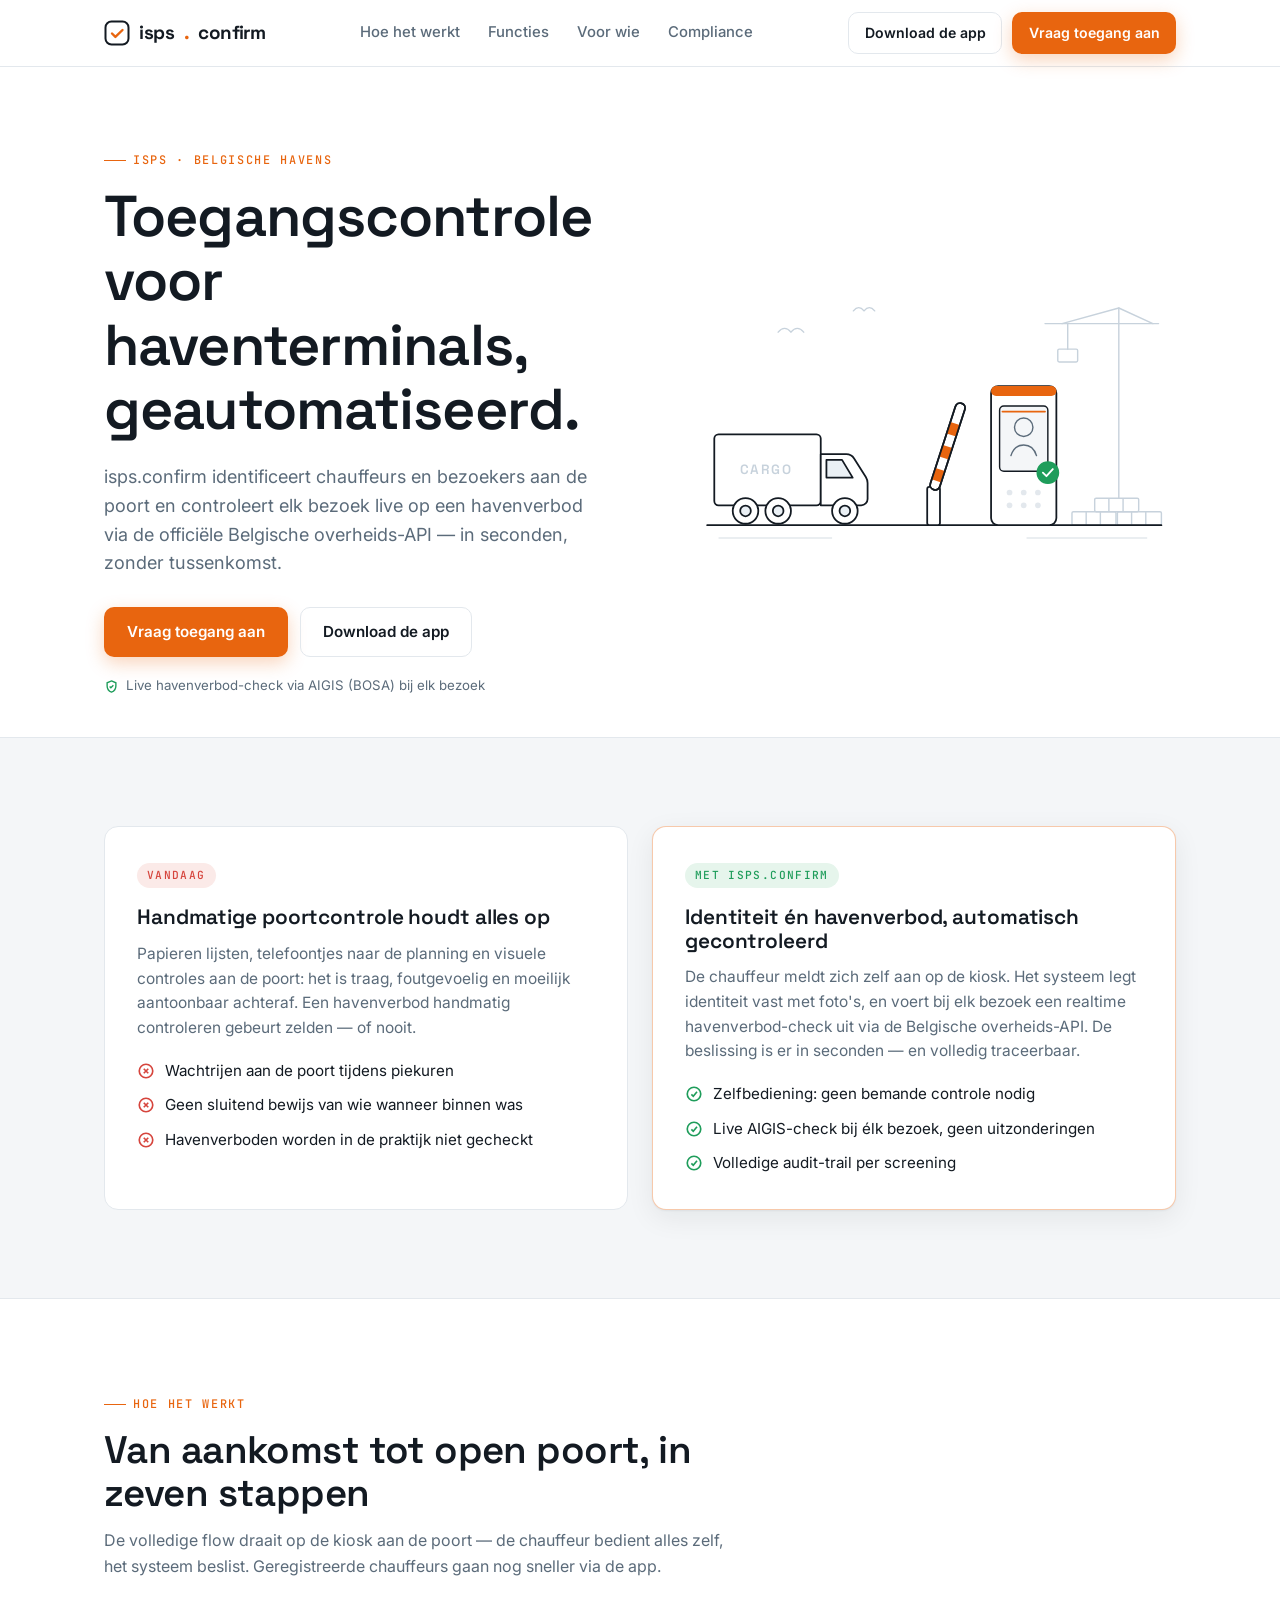
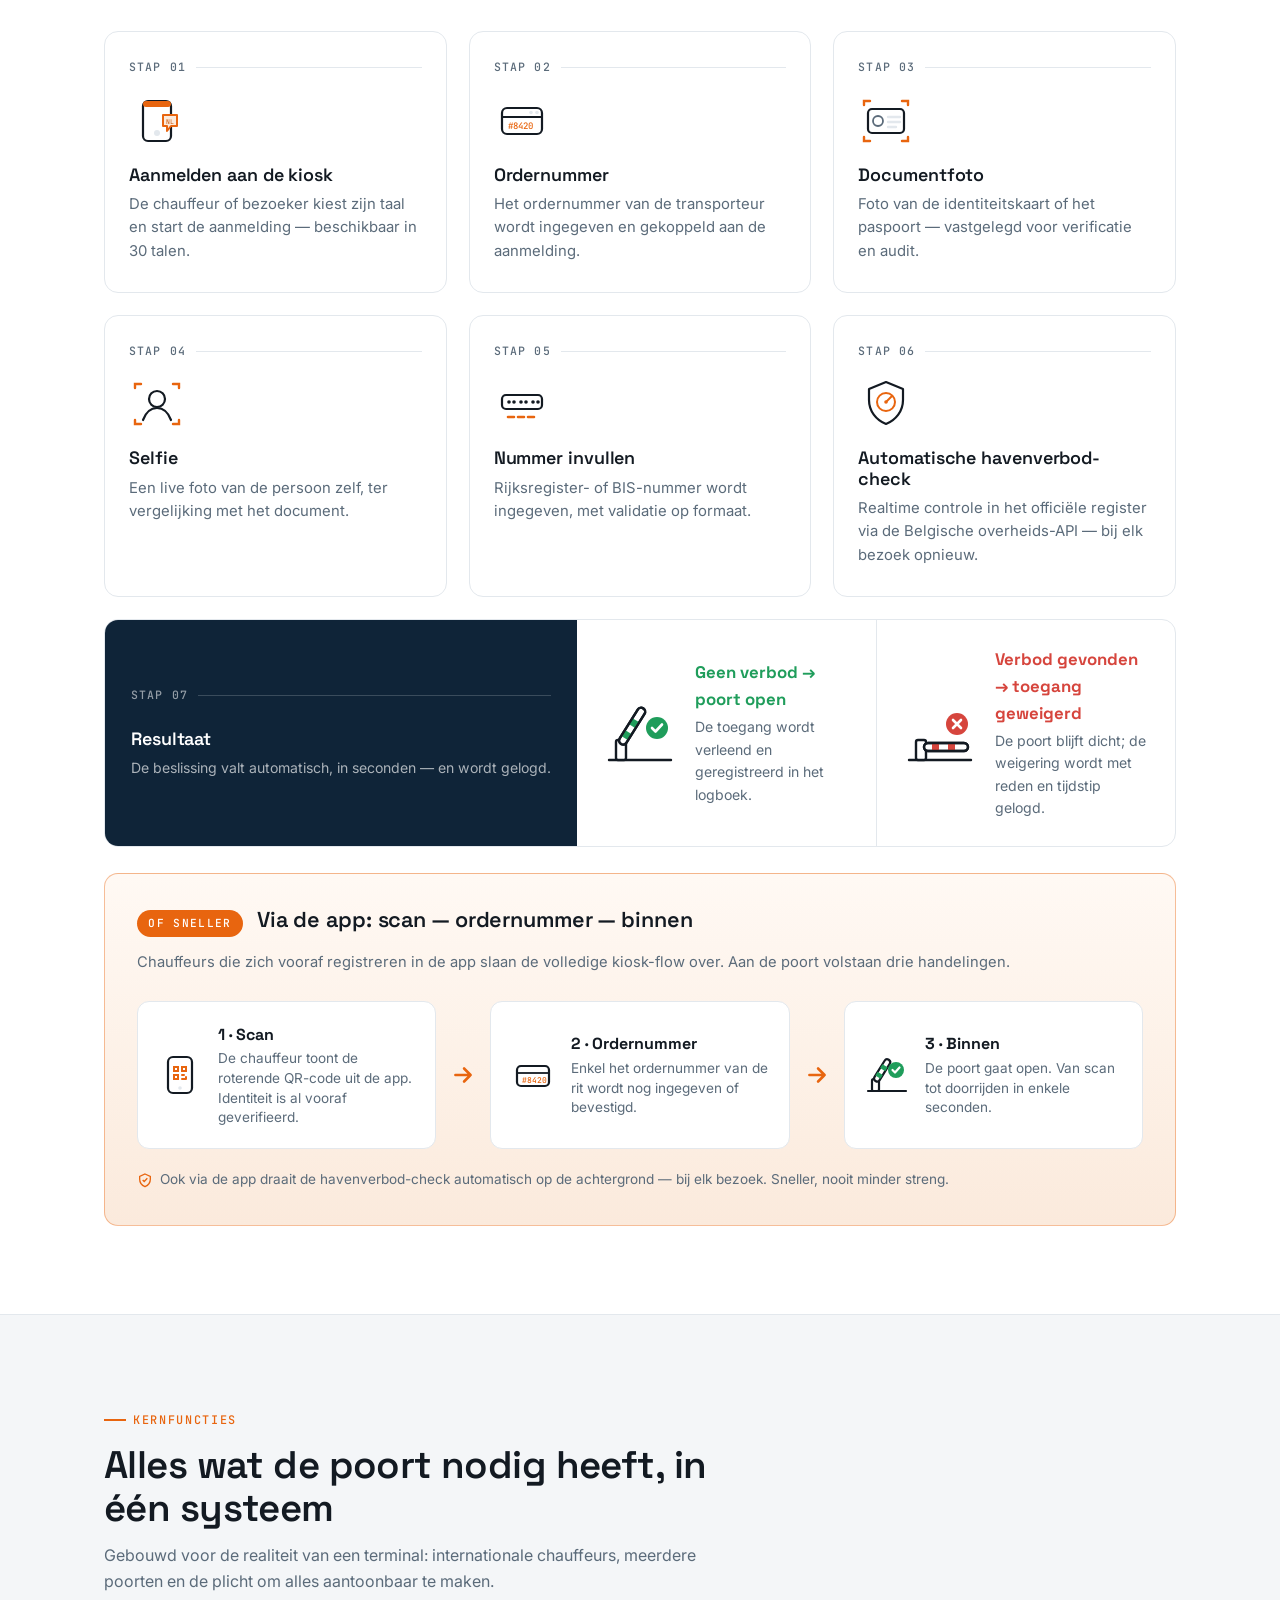
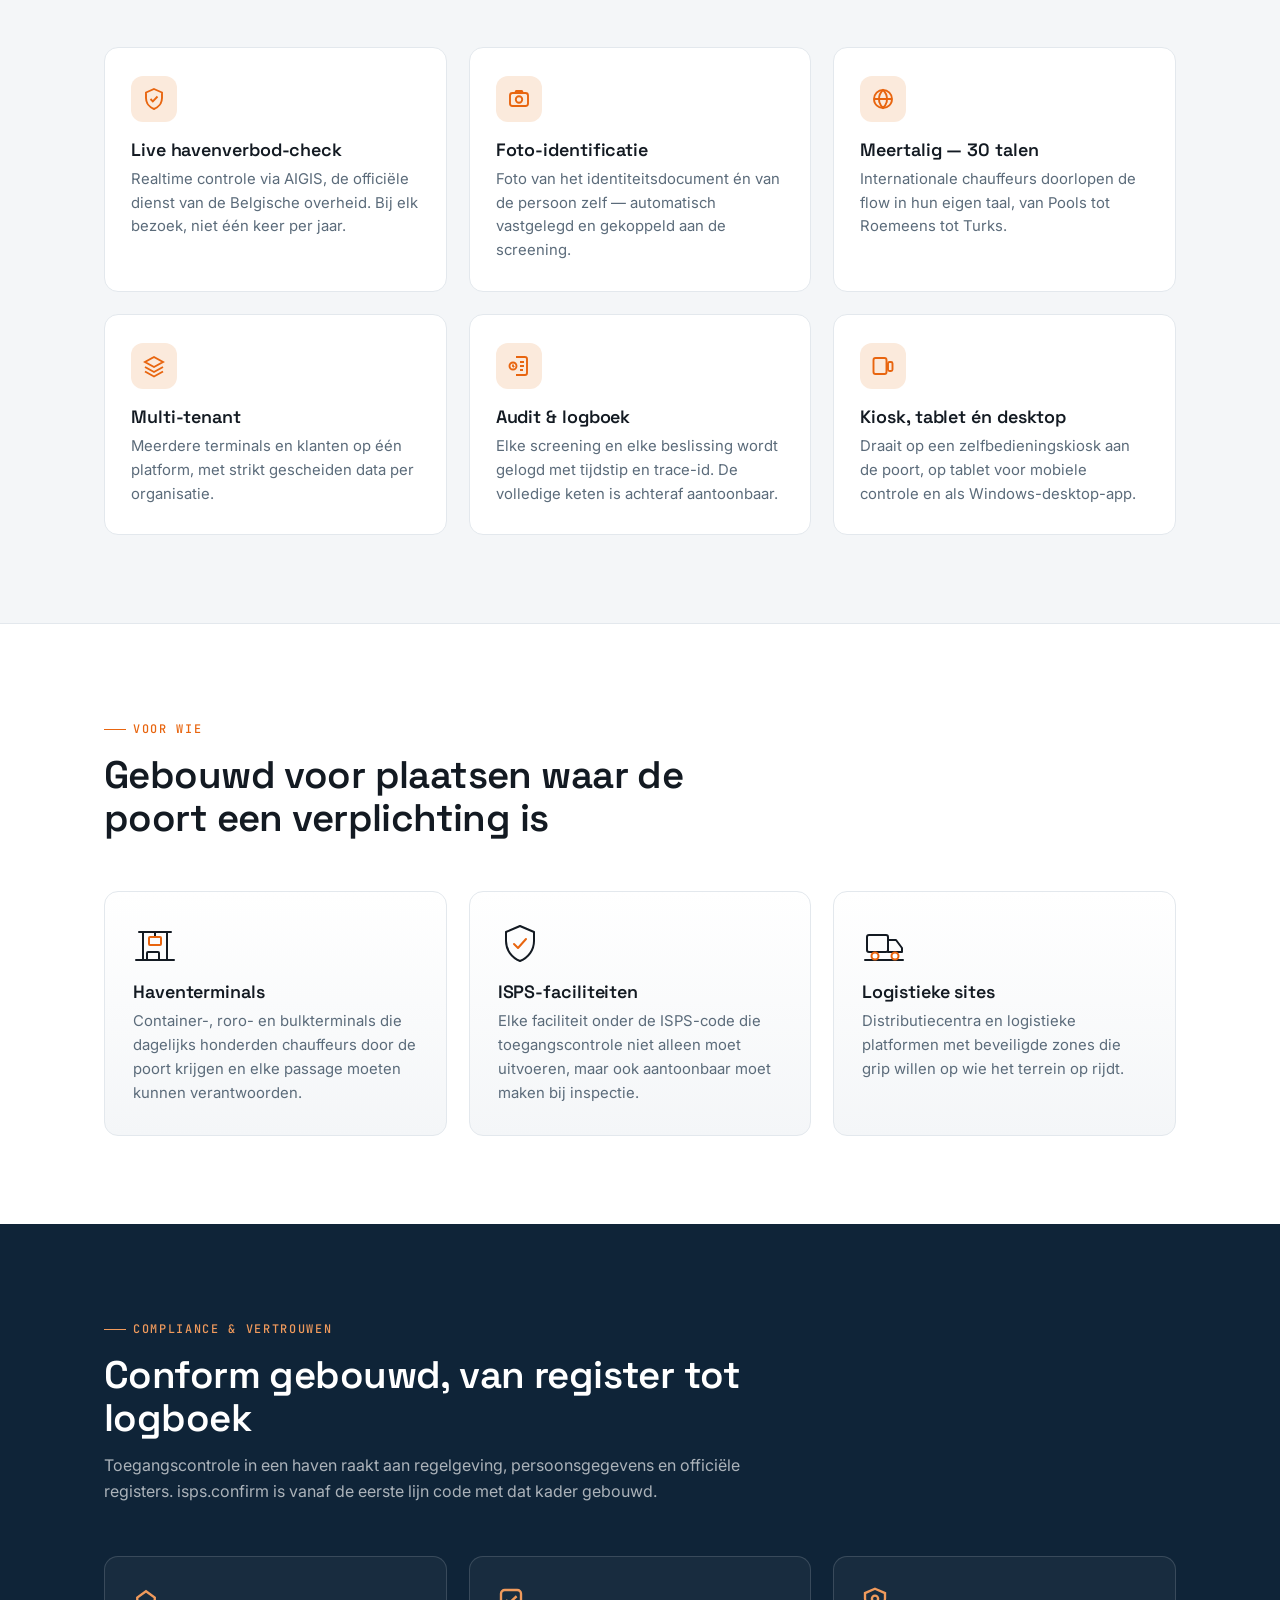
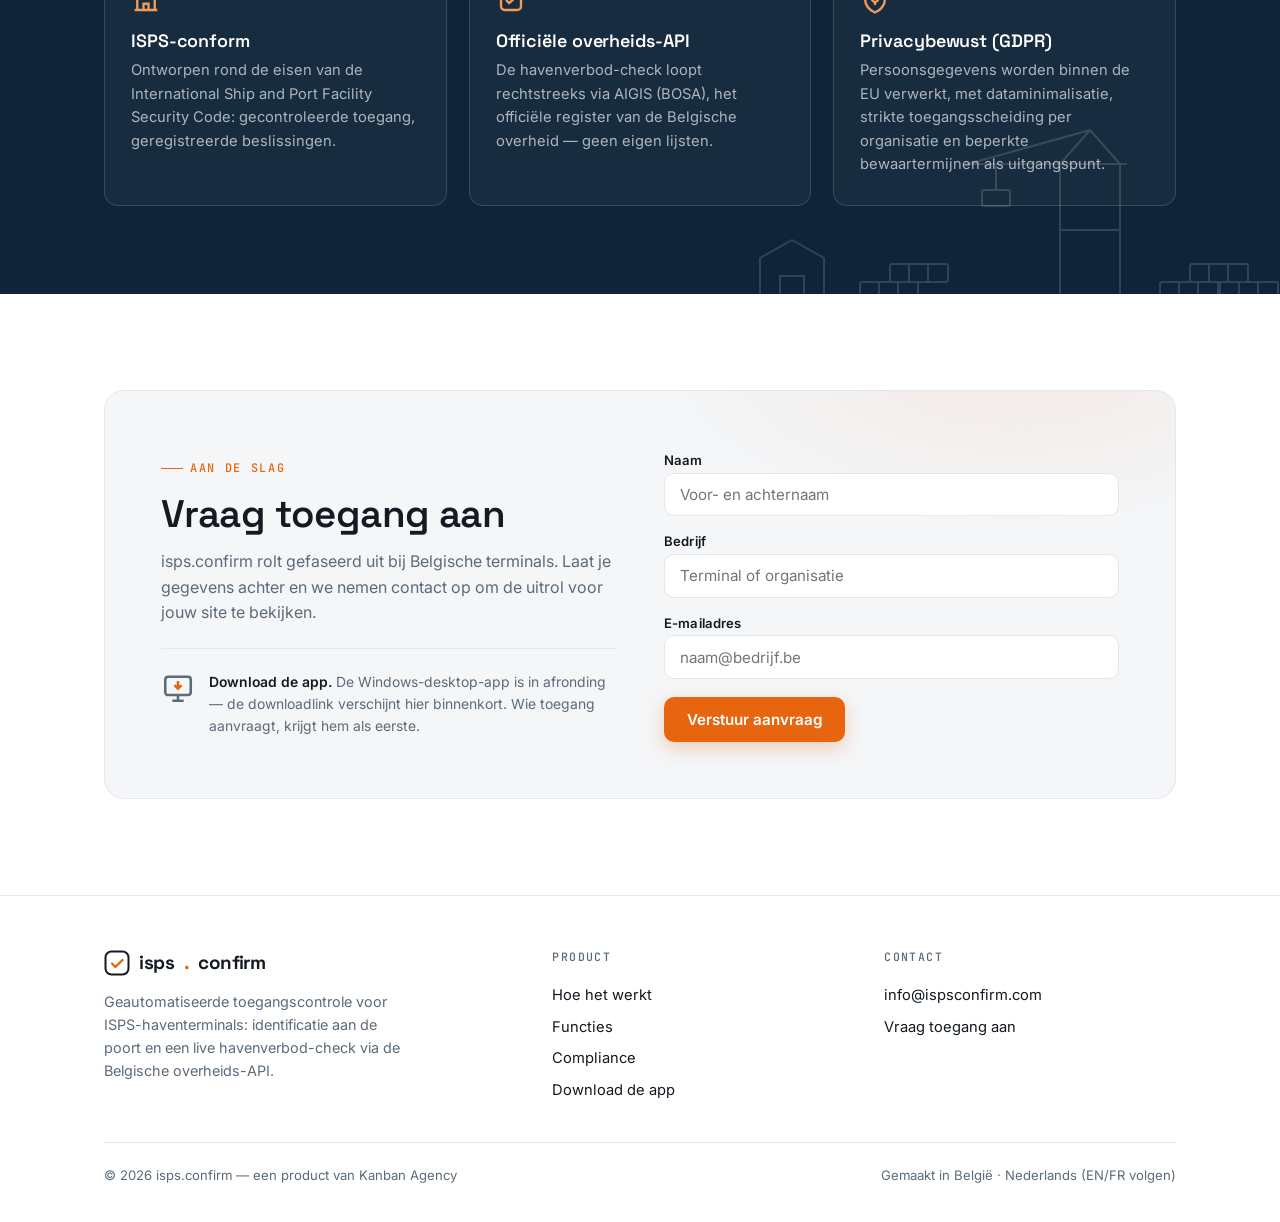
==== index.html @ 0eba8d53 "Hernoem naar index.html" ====
<!DOCTYPE html>
<html lang="nl">
<head>
<meta charset="UTF-8">
<meta name="viewport" content="width=device-width, initial-scale=1.0">
<title>isps.confirm — Toegangscontrole voor haventerminals, geautomatiseerd</title>
<meta name="description" content="isps.confirm screent chauffeurs en bezoekers aan de poort: foto-identificatie, rijksregister- of BIS-nummer en een automatische havenverbod-check via de Belgische overheids-API (AIGIS).">
<link rel="preconnect" href="https://fonts.googleapis.com">
<link rel="preconnect" href="https://fonts.gstatic.com" crossorigin>
<link href="https://fonts.googleapis.com/css2?family=Inter:wght@400;500;600&family=Space+Grotesk:wght@500;600;700&family=JetBrains+Mono:wght@400;500&display=swap" rel="stylesheet">
<style>
:root{
  --ink:#131A22;
  --muted:#5B6B7A;
  --marine:#0F2438;
  --marine-2:#16334E;
  --paper:#FFFFFF;
  --mist:#F4F6F8;
  --line:#E3E8ED;
  --orange:#E8650F;
  --orange-deep:#C95407;
  --orange-soft:#FBEADC;
  --ok:#1F9D5B;
  --ok-soft:#E6F5EC;
  --deny:#D6453D;
  --deny-soft:#FBEAE8;
  --radius:14px;
  --shadow:0 1px 2px rgba(19,26,34,.05),0 8px 28px rgba(19,26,34,.07);
  --font-body:'Inter',system-ui,-apple-system,sans-serif;
  --font-display:'Space Grotesk',var(--font-body);
  --font-mono:'JetBrains Mono',ui-monospace,monospace;
}
*{margin:0;padding:0;box-sizing:border-box}
html{scroll-behavior:smooth}
body{
  font-family:var(--font-body);
  color:var(--ink);
  background:var(--paper);
  line-height:1.6;
  font-size:16px;
  -webkit-font-smoothing:antialiased;
}
img,svg{display:block;max-width:100%}
a{color:inherit;text-decoration:none}
.wrap{max-width:1120px;margin:0 auto;padding:0 24px}

/* ---------- typography ---------- */
h1,h2,h3{font-family:var(--font-display);line-height:1.12;letter-spacing:-.015em;font-weight:600}
h1{font-size:clamp(2.3rem,5.2vw,3.6rem)}
h2{font-size:clamp(1.7rem,3.4vw,2.4rem)}
h3{font-size:1.12rem;letter-spacing:-.005em}
.lead{font-size:1.13rem;color:var(--muted);max-width:46ch}
.eyebrow{
  font-family:var(--font-mono);font-size:.74rem;font-weight:500;
  letter-spacing:.14em;text-transform:uppercase;color:var(--orange);
  display:inline-flex;align-items:center;gap:.6em;margin-bottom:14px;
}
.eyebrow::before{content:"";width:22px;height:1.5px;background:var(--orange);display:inline-block}

/* ---------- buttons ---------- */
.btn{
  display:inline-flex;align-items:center;justify-content:center;gap:.5em;
  font-family:var(--font-body);font-weight:600;font-size:.95rem;
  padding:.78em 1.45em;border-radius:10px;border:1px solid transparent;
  cursor:pointer;transition:transform .15s ease,box-shadow .15s ease,background .15s ease,border-color .15s ease;
  white-space:nowrap;
}
.btn:focus-visible{outline:3px solid rgba(232,101,15,.4);outline-offset:2px}
.btn-primary{background:var(--orange);color:#fff;box-shadow:0 6px 18px rgba(232,101,15,.28)}
.btn-primary:hover{background:var(--orange-deep);transform:translateY(-1px)}
.btn-ghost{background:transparent;color:var(--ink);border-color:var(--line)}
.btn-ghost:hover{border-color:var(--ink);transform:translateY(-1px)}
.btn-ghost-dark{background:transparent;color:#fff;border-color:rgba(255,255,255,.28)}
.btn-ghost-dark:hover{border-color:#fff}

/* ---------- nav ---------- */
header{
  position:sticky;top:0;z-index:50;
  background:rgba(255,255,255,.85);backdrop-filter:blur(12px);
  border-bottom:1px solid var(--line);
}
.nav{display:flex;align-items:center;justify-content:space-between;height:66px}
.logo{font-family:var(--font-display);font-weight:700;font-size:1.18rem;letter-spacing:-.02em;display:flex;align-items:center;gap:9px}
.logo .mark{width:26px;height:26px;flex:none}
.logo .dot{color:var(--orange)}
.nav-links{display:flex;gap:28px;font-size:.93rem;font-weight:500;color:var(--muted)}
.nav-links a:hover{color:var(--ink)}
.nav-cta{display:flex;gap:10px;align-items:center}
.nav-cta .btn{padding:.6em 1.1em;font-size:.88rem}
@media (max-width:820px){.nav-links{display:none}.nav-cta .btn-ghost{display:none}}

/* ---------- hero ---------- */
.hero{padding:76px 0 40px;position:relative;overflow:hidden}
.hero-grid{display:grid;grid-template-columns:1.05fr .95fr;gap:56px;align-items:center}
.hero .lead{margin:20px 0 30px}
.hero-actions{display:flex;gap:12px;flex-wrap:wrap}
.hero-note{margin-top:18px;font-size:.83rem;color:var(--muted);display:flex;align-items:center;gap:.5em}
.hero-note svg{width:15px;height:15px;flex:none}
.hero-art{position:relative}
.hero-art svg{width:100%;height:auto}
@media (max-width:920px){
  .hero{padding:52px 0 24px}
  .hero-grid{grid-template-columns:1fr;gap:40px}
  .hero-art{max-width:520px;margin:0 auto}
}

/* ---------- sections ---------- */
section{padding:88px 0}
.section-head{max-width:640px;margin-bottom:52px}
.section-head p{color:var(--muted);margin-top:14px}
@media (max-width:720px){section{padding:64px 0}}

/* ---------- problem / solution ---------- */
.ps{background:var(--mist);border-top:1px solid var(--line);border-bottom:1px solid var(--line)}
.ps-grid{display:grid;grid-template-columns:1fr 1fr;gap:24px}
.ps-card{
  background:var(--paper);border:1px solid var(--line);border-radius:var(--radius);
  padding:34px 32px;position:relative;
}
.ps-card .tag{
  font-family:var(--font-mono);font-size:.7rem;letter-spacing:.12em;text-transform:uppercase;
  padding:.35em .9em;border-radius:100px;display:inline-block;margin-bottom:18px;font-weight:500;
}
.ps-card.problem .tag{background:var(--deny-soft);color:var(--deny)}
.ps-card.solution .tag{background:var(--ok-soft);color:var(--ok)}
.ps-card.solution{border-color:rgba(232,101,15,.35);box-shadow:var(--shadow)}
.ps-card h3{margin-bottom:12px;font-size:1.3rem}
.ps-card p{color:var(--muted);font-size:.97rem}
.ps-card ul{list-style:none;margin-top:18px;display:grid;gap:10px}
.ps-card li{display:flex;gap:10px;font-size:.95rem;color:var(--ink)}
.ps-card li svg{width:18px;height:18px;flex:none;margin-top:3px}
@media (max-width:820px){.ps-grid{grid-template-columns:1fr}}

/* ---------- flow ---------- */
.flow-grid{
  display:grid;grid-template-columns:repeat(3,1fr);gap:22px;
  position:relative;
}
.step{
  background:var(--paper);border:1px solid var(--line);border-radius:var(--radius);
  padding:26px 24px 28px;position:relative;transition:transform .2s ease,box-shadow .2s ease,border-color .2s ease;
}
.step:hover{transform:translateY(-3px);box-shadow:var(--shadow);border-color:#CBD5DE}
.step-num{
  font-family:var(--font-mono);font-size:.72rem;font-weight:500;color:var(--muted);
  letter-spacing:.1em;margin-bottom:16px;display:flex;align-items:center;gap:10px;
}
.step-num::after{content:"";flex:1;height:1px;background:var(--line)}
.step-icon{width:56px;height:56px;margin-bottom:16px}
.step h3{margin-bottom:8px}
.step p{font-size:.93rem;color:var(--muted)}
.result-card{
  grid-column:1 / -1;
  border:1px solid var(--line);border-radius:var(--radius);overflow:hidden;
  display:grid;grid-template-columns:auto 1fr 1fr;background:var(--paper);
}
.result-label{
  background:var(--marine);color:#fff;padding:28px 26px;display:flex;flex-direction:column;justify-content:center;gap:8px;min-width:220px;
}
.result-label .step-num{color:rgba(255,255,255,.55)}
.result-label .step-num::after{background:rgba(255,255,255,.18)}
.result-label h3{color:#fff}
.result-label p{font-size:.88rem;color:rgba(255,255,255,.65)}
.result-half{padding:26px;display:flex;gap:18px;align-items:center}
.result-half + .result-half{border-left:1px solid var(--line)}
.result-half svg{width:74px;height:74px;flex:none}
.result-half strong{display:block;font-family:var(--font-display);font-size:1.05rem;margin-bottom:3px}
.result-half p{font-size:.88rem;color:var(--muted)}
.result-half.open strong{color:var(--ok)}
.result-half.denied strong{color:var(--deny)}
@media (max-width:920px){
  .flow-grid{grid-template-columns:repeat(2,1fr)}
  .result-card{grid-template-columns:1fr}
  .result-half + .result-half{border-left:none;border-top:1px solid var(--line)}
}
@media (max-width:560px){.flow-grid{grid-template-columns:1fr}}

/* ---------- fast lane (app) ---------- */
.fastlane{
  margin-top:26px;border:1px solid rgba(232,101,15,.4);border-radius:var(--radius);
  background:linear-gradient(180deg,#FFF9F4,var(--orange-soft));
  padding:34px 32px;position:relative;overflow:hidden;
}
.fastlane-head{display:flex;align-items:baseline;gap:14px;flex-wrap:wrap;margin-bottom:26px}
.fastlane-head .tag{
  font-family:var(--font-mono);font-size:.7rem;letter-spacing:.12em;text-transform:uppercase;
  background:var(--orange);color:#fff;padding:.4em 1em;border-radius:100px;font-weight:500;
}
.fastlane-head h3{font-size:1.35rem}
.fastlane-head p{font-size:.92rem;color:var(--muted);width:100%}
.fastlane-steps{display:grid;grid-template-columns:1fr auto 1fr auto 1fr;gap:14px;align-items:stretch}
.flstep{
  background:var(--paper);border:1px solid var(--line);border-radius:12px;
  padding:20px;display:flex;gap:16px;align-items:center;
}
.flstep svg{width:44px;height:44px;flex:none}
.flstep strong{display:block;font-family:var(--font-display);font-size:1rem;margin-bottom:2px}
.flstep p{font-size:.85rem;color:var(--muted);line-height:1.45}
.fl-arrow{display:flex;align-items:center;justify-content:center}
.fl-arrow svg{width:26px;height:26px;stroke:var(--orange)}
.fastlane-note{
  margin-top:20px;font-size:.85rem;color:var(--muted);
  display:flex;gap:.55em;align-items:center;
}
.fastlane-note svg{width:16px;height:16px;flex:none;stroke:var(--orange)}
@media (max-width:880px){
  .fastlane-steps{grid-template-columns:1fr}
  .fl-arrow svg{transform:rotate(90deg)}
}

/* ---------- features ---------- */
.features{background:var(--mist);border-top:1px solid var(--line);border-bottom:1px solid var(--line)}
.feat-grid{display:grid;grid-template-columns:repeat(3,1fr);gap:22px}
.feat{
  background:var(--paper);border:1px solid var(--line);border-radius:var(--radius);
  padding:28px 26px;transition:transform .2s ease,box-shadow .2s ease;
}
.feat:hover{transform:translateY(-3px);box-shadow:var(--shadow)}
.feat-icon{
  width:46px;height:46px;border-radius:12px;background:var(--orange-soft);
  display:flex;align-items:center;justify-content:center;margin-bottom:18px;
}
.feat-icon svg{width:24px;height:24px;stroke:var(--orange)}
.feat h3{margin-bottom:8px}
.feat p{font-size:.93rem;color:var(--muted)}
@media (max-width:920px){.feat-grid{grid-template-columns:repeat(2,1fr)}}
@media (max-width:560px){.feat-grid{grid-template-columns:1fr}}

/* ---------- audience ---------- */
.aud-grid{display:grid;grid-template-columns:repeat(3,1fr);gap:22px}
.aud{
  border:1px solid var(--line);border-radius:var(--radius);padding:30px 28px;
  background:linear-gradient(180deg,var(--paper),var(--mist));
}
.aud svg{width:44px;height:44px;margin-bottom:16px}
.aud h3{margin-bottom:8px}
.aud p{font-size:.93rem;color:var(--muted)}
@media (max-width:820px){.aud-grid{grid-template-columns:1fr}}

/* ---------- compliance ---------- */
.compliance{background:var(--marine);color:#fff;position:relative;overflow:hidden}
.compliance .wrap{position:relative;z-index:1}
.compliance .eyebrow{color:#F09A5C}
.compliance .eyebrow::before{background:#F09A5C}
.compliance h2{color:#fff}
.compliance .section-head p{color:rgba(255,255,255,.65)}
.comp-grid{display:grid;grid-template-columns:repeat(3,1fr);gap:22px}
.comp{
  border:1px solid rgba(255,255,255,.14);border-radius:var(--radius);padding:28px 26px;
  background:rgba(255,255,255,.04);
}
.comp svg{width:30px;height:30px;stroke:#F09A5C;margin-bottom:16px}
.comp h3{color:#fff;margin-bottom:8px}
.comp p{font-size:.92rem;color:rgba(255,255,255,.65)}
.comp-skyline{position:absolute;bottom:-6px;right:0;width:min(560px,70%);opacity:.14;pointer-events:none}
@media (max-width:820px){.comp-grid{grid-template-columns:1fr}}

/* ---------- CTA / waitlist ---------- */
.cta-block{padding:96px 0}
.cta-card{
  border:1px solid var(--line);border-radius:20px;padding:56px;
  background:
    radial-gradient(600px 300px at 85% -10%,rgba(232,101,15,.09),transparent 60%),
    var(--mist);
  display:grid;grid-template-columns:1fr 1fr;gap:48px;align-items:center;
}
.cta-card h2{margin-bottom:14px}
.cta-card > div > p{color:var(--muted)}
.waitlist{display:grid;gap:12px}
.waitlist label{font-size:.82rem;font-weight:600;letter-spacing:.01em}
.waitlist input{
  font-family:var(--font-body);font-size:.95rem;padding:.75em 1em;
  border:1px solid var(--line);border-radius:10px;background:var(--paper);
  width:100%;transition:border-color .15s ease,box-shadow .15s ease;color:var(--ink);
}
.waitlist input:focus{outline:none;border-color:var(--orange);box-shadow:0 0 0 3px rgba(232,101,15,.15)}
.waitlist .btn{margin-top:6px;justify-self:start}
.waitlist-success{
  display:none;background:var(--ok-soft);border:1px solid rgba(31,157,91,.3);
  border-radius:12px;padding:22px;color:#14603A;font-size:.95rem;
}
.waitlist-success strong{display:block;font-family:var(--font-display);margin-bottom:4px;color:#0F4A2C}
.download-hint{
  margin-top:22px;padding-top:22px;border-top:1px solid var(--line);
  display:flex;gap:14px;align-items:flex-start;
}
.download-hint svg{width:34px;height:34px;flex:none;stroke:var(--muted)}
.download-hint p{font-size:.87rem;color:var(--muted)}
.download-hint strong{color:var(--ink);font-weight:600}
@media (max-width:880px){.cta-card{grid-template-columns:1fr;padding:38px 28px}}

/* ---------- footer ---------- */
footer{border-top:1px solid var(--line);padding:52px 0 36px;background:var(--paper)}
.foot-grid{display:grid;grid-template-columns:1.4fr 1fr 1fr;gap:40px;margin-bottom:36px}
.foot-grid p{font-size:.9rem;color:var(--muted);max-width:34ch;margin-top:12px}
.foot-col h4{font-family:var(--font-mono);font-size:.72rem;font-weight:500;letter-spacing:.12em;text-transform:uppercase;color:var(--muted);margin-bottom:14px}
.foot-col a{display:block;font-size:.92rem;color:var(--ink);padding:4px 0}
.foot-col a:hover{color:var(--orange)}
.foot-base{border-top:1px solid var(--line);padding-top:22px;display:flex;justify-content:space-between;gap:16px;flex-wrap:wrap;font-size:.82rem;color:var(--muted)}
@media (max-width:720px){.foot-grid{grid-template-columns:1fr}}

/* ---------- reveal animation ---------- */
.reveal{opacity:0;transform:translateY(18px);transition:opacity .6s ease,transform .6s ease}
.reveal.in{opacity:1;transform:none}

/* ---------- hero scene animation ---------- */
.scanline{animation:scan 2.6s ease-in-out infinite}
@keyframes scan{0%,100%{transform:translateY(0)}50%{transform:translateY(34px)}}
.pulse-ring{transform-origin:center;animation:pulse 2.6s ease-out infinite}
@keyframes pulse{0%{opacity:.7;transform:scale(.6)}70%{opacity:0;transform:scale(1.25)}100%{opacity:0;transform:scale(1.25)}}
.crane-hook{animation:hook 7s ease-in-out infinite}
@keyframes hook{0%,100%{transform:translateY(0)}50%{transform:translateY(14px)}}
@media (prefers-reduced-motion:reduce){
  html{scroll-behavior:auto}
  .scanline,.pulse-ring,.crane-hook{animation:none}
  .reveal{opacity:1;transform:none;transition:none}
  .btn,.step,.feat{transition:none}
}
</style>
</head>
<body>

<!-- ================= NAV ================= -->
<header>
  <div class="wrap nav">
    <a class="logo" href="#top" aria-label="isps.confirm — naar boven">
      <svg class="mark" viewBox="0 0 26 26" fill="none" aria-hidden="true">
        <rect x="1.5" y="1.5" width="23" height="23" rx="6" stroke="#131A22" stroke-width="2"/>
        <path d="M8 13.5l3.4 3.4L18.5 10" stroke="#E8650F" stroke-width="2.4" stroke-linecap="round" stroke-linejoin="round"/>
      </svg>
      isps<span class="dot">.</span>confirm
    </a>
    <nav class="nav-links" aria-label="Hoofdmenu">
      <a href="#hoe-het-werkt">Hoe het werkt</a>
      <a href="#functies">Functies</a>
      <a href="#voor-wie">Voor wie</a>
      <a href="#compliance">Compliance</a>
    </nav>
    <div class="nav-cta">
      <a class="btn btn-ghost" href="#download">Download de app</a>
      <a class="btn btn-primary" href="#wachtlijst">Vraag toegang aan</a>
    </div>
  </div>
</header>

<!-- ================= HERO ================= -->
<main id="top">
<section class="hero">
  <div class="wrap hero-grid">
    <div>
      <span class="eyebrow">ISPS · Belgische havens</span>
      <h1>Toegangscontrole voor haventerminals, geautomatiseerd.</h1>
      <p class="lead">isps.confirm identificeert chauffeurs en bezoekers aan de poort en controleert elk bezoek live op een havenverbod via de officiële Belgische overheids-API — in seconden, zonder tussenkomst.</p>
      <div class="hero-actions">
        <a class="btn btn-primary" href="#wachtlijst">Vraag toegang aan</a>
        <a class="btn btn-ghost" href="#download">Download de app</a>
      </div>
      <p class="hero-note">
        <svg viewBox="0 0 24 24" fill="none" stroke="#1F9D5B" stroke-width="2.2" aria-hidden="true"><path d="M12 3l7 3v5c0 4.5-3 8.3-7 10-4-1.7-7-5.5-7-10V6l7-3z"/><path d="M9 12l2 2 4-4"/></svg>
        Live havenverbod-check via AIGIS (BOSA) bij elk bezoek
      </p>
    </div>

    <!-- Hero-illustratie: kiosk aan de poort, vrachtwagen, haven op de achtergrond -->
    <div class="hero-art" aria-hidden="true">
      <svg viewBox="0 0 680 440" fill="none" xmlns="http://www.w3.org/2000/svg">
        <!-- achtergrond: havenkraan (rechts) -->
        <g stroke="#C7D2DC" stroke-width="2" stroke-linecap="round">
          <path d="M600 330V84"/>
          <path d="M600 84H496"/>
          <path d="M600 84h56"/>
          <path d="M600 62v22"/>
          <path d="M600 62L520 84M600 62l48 22"/>
          <g class="crane-hook">
            <path d="M528 84v36"/>
            <rect x="514" y="120" width="28" height="18" rx="2"/>
          </g>
        </g>
        <!-- containers op de kade -->
        <g stroke="#C7D2DC" stroke-width="2">
          <rect x="566" y="330" width="62" height="19" rx="2"/>
          <rect x="534" y="349" width="62" height="19" rx="2"/>
          <rect x="598" y="349" width="62" height="19" rx="2"/>
          <line x1="586" y1="330" x2="586" y2="349"/><line x1="606" y1="330" x2="606" y2="349"/>
          <line x1="554" y1="349" x2="554" y2="368"/><line x1="574" y1="349" x2="574" y2="368"/>
          <line x1="618" y1="349" x2="618" y2="368"/><line x1="638" y1="349" x2="638" y2="368"/>
        </g>
        <!-- meeuwen -->
        <g stroke="#C7D2DC" stroke-width="2" stroke-linecap="round">
          <path d="M120 96c6-7 12-7 18 0M138 96c6-7 12-7 18 0"/>
          <path d="M226 66c5-6 10-6 15 0M241 66c5-6 10-6 15 0"/>
        </g>
        <!-- grondlijn -->
        <line x1="20" y1="368" x2="660" y2="368" stroke="#131A22" stroke-width="2.5" stroke-linecap="round"/>
        <line x1="36" y1="386" x2="196" y2="386" stroke="#E3E8ED" stroke-width="2"/>
        <line x1="470" y1="386" x2="640" y2="386" stroke="#E3E8ED" stroke-width="2"/>

        <!-- vrachtwagen -->
        <g stroke="#131A22" stroke-width="2.5" stroke-linejoin="round">
          <rect x="30" y="240" width="150" height="100" rx="6" fill="#FFFFFF"/>
          <path d="M180 268h36c4.5 0 8.6 2.3 11 6l16.5 26c1.7 2.7 2.5 5.4 2.5 8.6V331c0 5-4 9-9 9h-57z" fill="#FFFFFF"/>
          <path d="M188 276h22l15 25h-37z" fill="#EAF0F5"/>
          <circle cx="74" cy="348" r="18" fill="#fff"/><circle cx="74" cy="348" r="7.5" fill="#EAF0F5"/>
          <circle cx="120" cy="348" r="18" fill="#fff"/><circle cx="120" cy="348" r="7.5" fill="#EAF0F5"/>
          <circle cx="214" cy="348" r="18" fill="#fff"/><circle cx="214" cy="348" r="7.5" fill="#EAF0F5"/>
        </g>
        <text x="66" y="296" font-family="'Space Grotesk',sans-serif" font-size="19" font-weight="600" fill="#C7D2DC" letter-spacing="2">CARGO</text>

        <!-- slagboom (open) -->
        <g stroke="#131A22" stroke-width="2.5" stroke-linecap="round">
          <rect x="330" y="314" width="18" height="54" rx="3" fill="#fff"/>
          <g transform="rotate(-72 339 318)">
            <rect x="339" y="311" width="128" height="14" rx="7" fill="#fff"/>
            <rect x="352" y="311" width="17" height="14" fill="#E8650F" stroke="none"/>
            <rect x="386" y="311" width="17" height="14" fill="#E8650F" stroke="none"/>
            <rect x="420" y="311" width="17" height="14" fill="#E8650F" stroke="none"/>
            <rect x="339" y="311" width="128" height="14" rx="7"/>
          </g>
        </g>

        <!-- kiosk -->
        <g>
          <rect x="420" y="172" width="92" height="196" rx="10" fill="#FFFFFF" stroke="#131A22" stroke-width="2.5"/>
          <rect x="420" y="172" width="92" height="14" rx="7" fill="#E8650F" stroke="none"/>
          <rect x="432" y="200" width="68" height="92" rx="6" fill="#F4F6F8" stroke="#131A22" stroke-width="2"/>
          <!-- gezicht op scherm -->
          <circle cx="466" cy="230" r="13" stroke="#5B6B7A" stroke-width="2"/>
          <path d="M448 270c3-10 10-15 18-15s15 5 18 15" stroke="#5B6B7A" stroke-width="2" stroke-linecap="round"/>
          <!-- scan-lijn -->
          <g class="scanline"><line x1="436" y1="208" x2="496" y2="208" stroke="#E8650F" stroke-width="2.5" stroke-linecap="round"/></g>
          <!-- check-badge -->
          <circle cx="500" cy="294" r="15" fill="#1F9D5B"/>
          <circle class="pulse-ring" cx="500" cy="294" r="15" stroke="#1F9D5B" stroke-width="2" fill="none"/>
          <path d="M493 294l5 5 9-10" stroke="#fff" stroke-width="2.6" stroke-linecap="round" stroke-linejoin="round"/>
          <!-- keypad -->
          <g fill="#E3E8ED">
            <circle cx="446" cy="322" r="4"/><circle cx="466" cy="322" r="4"/><circle cx="486" cy="322" r="4"/>
            <circle cx="446" cy="340" r="4"/><circle cx="466" cy="340" r="4"/><circle cx="486" cy="340" r="4"/>
          </g>
        </g>
      </svg>
    </div>
  </div>
</section>

<!-- ================= PROBLEEM / OPLOSSING ================= -->
<section class="ps">
  <div class="wrap">
    <div class="ps-grid">
      <div class="ps-card problem reveal">
        <span class="tag">Vandaag</span>
        <h3>Handmatige poortcontrole houdt alles op</h3>
        <p>Papieren lijsten, telefoontjes naar de planning en visuele controles aan de poort: het is traag, foutgevoelig en moeilijk aantoonbaar achteraf. Een havenverbod handmatig controleren gebeurt zelden — of nooit.</p>
        <ul>
          <li><svg viewBox="0 0 24 24" fill="none" stroke="#D6453D" stroke-width="2.2" aria-hidden="true"><circle cx="12" cy="12" r="9"/><path d="M9 9l6 6M15 9l-6 6"/></svg>Wachtrijen aan de poort tijdens piekuren</li>
          <li><svg viewBox="0 0 24 24" fill="none" stroke="#D6453D" stroke-width="2.2" aria-hidden="true"><circle cx="12" cy="12" r="9"/><path d="M9 9l6 6M15 9l-6 6"/></svg>Geen sluitend bewijs van wie wanneer binnen was</li>
          <li><svg viewBox="0 0 24 24" fill="none" stroke="#D6453D" stroke-width="2.2" aria-hidden="true"><circle cx="12" cy="12" r="9"/><path d="M9 9l6 6M15 9l-6 6"/></svg>Havenverboden worden in de praktijk niet gecheckt</li>
        </ul>
      </div>
      <div class="ps-card solution reveal">
        <span class="tag">Met isps.confirm</span>
        <h3>Identiteit én havenverbod, automatisch gecontroleerd</h3>
        <p>De chauffeur meldt zich zelf aan op de kiosk. Het systeem legt identiteit vast met foto's, en voert bij elk bezoek een realtime havenverbod-check uit via de Belgische overheids-API. De beslissing is er in seconden — en volledig traceerbaar.</p>
        <ul>
          <li><svg viewBox="0 0 24 24" fill="none" stroke="#1F9D5B" stroke-width="2.2" aria-hidden="true"><circle cx="12" cy="12" r="9"/><path d="M8.5 12.5l2.5 2.5 5-6"/></svg>Zelfbediening: geen bemande controle nodig</li>
          <li><svg viewBox="0 0 24 24" fill="none" stroke="#1F9D5B" stroke-width="2.2" aria-hidden="true"><circle cx="12" cy="12" r="9"/><path d="M8.5 12.5l2.5 2.5 5-6"/></svg>Live AIGIS-check bij élk bezoek, geen uitzonderingen</li>
          <li><svg viewBox="0 0 24 24" fill="none" stroke="#1F9D5B" stroke-width="2.2" aria-hidden="true"><circle cx="12" cy="12" r="9"/><path d="M8.5 12.5l2.5 2.5 5-6"/></svg>Volledige audit-trail per screening</li>
        </ul>
      </div>
    </div>
  </div>
</section>

<!-- ================= HOE HET WERKT ================= -->
<section id="hoe-het-werkt">
  <div class="wrap">
    <div class="section-head reveal">
      <span class="eyebrow">Hoe het werkt</span>
      <h2>Van aankomst tot open poort, in zeven stappen</h2>
      <p>De volledige flow draait op de kiosk aan de poort — de chauffeur bedient alles zelf, het systeem beslist. Geregistreerde chauffeurs gaan nog sneller via de app.</p>
    </div>

    <div class="flow-grid">
      <!-- 1 -->
      <div class="step reveal">
        <div class="step-num">STAP 01</div>
        <svg class="step-icon" viewBox="0 0 56 56" fill="none" aria-hidden="true">
          <rect x="14" y="8" width="28" height="40" rx="5" stroke="#131A22" stroke-width="2.2"/>
          <rect x="14" y="8" width="28" height="6" rx="3" fill="#E8650F"/>
          <path d="M34 22h14v11h-6l-4 5v-5h-4z" stroke="#E8650F" stroke-width="2" stroke-linejoin="round" fill="#FBEADC"/>
          <text x="37" y="30.5" font-family="'JetBrains Mono',monospace" font-size="6.5" fill="#C95407">NL</text>
          <circle cx="28" cy="40" r="3" fill="#E3E8ED"/>
        </svg>
        <h3>Aanmelden aan de kiosk</h3>
        <p>De chauffeur of bezoeker kiest zijn taal en start de aanmelding — beschikbaar in 30 talen.</p>
      </div>
      <!-- 2 -->
      <div class="step reveal">
        <div class="step-num">STAP 02</div>
        <svg class="step-icon" viewBox="0 0 56 56" fill="none" aria-hidden="true">
          <rect x="8" y="15" width="40" height="26" rx="5" stroke="#131A22" stroke-width="2.2"/>
          <path d="M8 24h40" stroke="#131A22" stroke-width="2"/>
          <text x="14" y="35.5" font-family="'JetBrains Mono',monospace" font-size="9" fill="#E8650F" font-weight="500">#8420</text>
          <circle cx="43" cy="19.5" r="1.8" fill="#E3E8ED"/><circle cx="37" cy="19.5" r="1.8" fill="#E3E8ED"/>
        </svg>
        <h3>Ordernummer</h3>
        <p>Het ordernummer van de transporteur wordt ingegeven en gekoppeld aan de aanmelding.</p>
      </div>
      <!-- 3 -->
      <div class="step reveal">
        <div class="step-num">STAP 03</div>
        <svg class="step-icon" viewBox="0 0 56 56" fill="none" aria-hidden="true">
          <rect x="10" y="16" width="36" height="24" rx="4" stroke="#131A22" stroke-width="2.2"/>
          <circle cx="20" cy="28" r="5" stroke="#5B6B7A" stroke-width="1.8"/>
          <path d="M30 24h12M30 29h12M30 34h8" stroke="#E3E8ED" stroke-width="2.4" stroke-linecap="round"/>
          <path d="M6 12v-4h6M50 12v-4h-6M6 44v4h6M50 44v4h-6" stroke="#E8650F" stroke-width="2.4" stroke-linecap="round"/>
        </svg>
        <h3>Documentfoto</h3>
        <p>Foto van de identiteitskaart of het paspoort — vastgelegd voor verificatie en audit.</p>
      </div>
      <!-- 4 -->
      <div class="step reveal">
        <div class="step-num">STAP 04</div>
        <svg class="step-icon" viewBox="0 0 56 56" fill="none" aria-hidden="true">
          <circle cx="28" cy="23" r="8" stroke="#131A22" stroke-width="2.2"/>
          <path d="M14 44c3-8 8-12 14-12s11 4 14 12" stroke="#131A22" stroke-width="2.2" stroke-linecap="round"/>
          <path d="M6 12v-4h6M50 12v-4h-6M6 44v4h6M50 44v4h-6" stroke="#E8650F" stroke-width="2.4" stroke-linecap="round"/>
        </svg>
        <h3>Selfie</h3>
        <p>Een live foto van de persoon zelf, ter vergelijking met het document.</p>
      </div>
      <!-- 5 -->
      <div class="step reveal">
        <div class="step-num">STAP 05</div>
        <svg class="step-icon" viewBox="0 0 56 56" fill="none" aria-hidden="true">
          <rect x="8" y="19" width="40" height="14" rx="4" stroke="#131A22" stroke-width="2.2"/>
          <g fill="#131A22">
            <circle cx="15" cy="26" r="1.8"/><circle cx="20" cy="26" r="1.8"/>
            <circle cx="27" cy="26" r="1.8"/><circle cx="32" cy="26" r="1.8"/>
            <circle cx="39" cy="26" r="1.8"/><circle cx="44" cy="26" r="1.8"/>
          </g>
          <path d="M14 41h6M24 41h6M34 41h6" stroke="#E8650F" stroke-width="2.6" stroke-linecap="round"/>
        </svg>
        <h3>Nummer invullen</h3>
        <p>Rijksregister- of BIS-nummer wordt ingegeven, met validatie op formaat.</p>
      </div>
      <!-- 6 -->
      <div class="step reveal">
        <div class="step-num">STAP 06</div>
        <svg class="step-icon" viewBox="0 0 56 56" fill="none" aria-hidden="true">
          <path d="M28 6l17 7v11c0 11-7 20-17 24-10-4-17-13-17-24V13l17-7z" stroke="#131A22" stroke-width="2.2" stroke-linejoin="round"/>
          <circle cx="28" cy="26" r="9" stroke="#E8650F" stroke-width="2"/>
          <path d="M28 26L34 20" stroke="#E8650F" stroke-width="2" stroke-linecap="round"/>
          <circle cx="28" cy="26" r="1.8" fill="#E8650F"/>
        </svg>
        <h3>Automatische havenverbod-check</h3>
        <p>Realtime controle in het officiële register via de Belgische overheids-API — bij elk bezoek opnieuw.</p>
      </div>

      <!-- 7: resultaat -->
      <div class="result-card reveal">
        <div class="result-label">
          <div class="step-num">STAP 07</div>
          <h3>Resultaat</h3>
          <p>De beslissing valt automatisch, in seconden — en wordt gelogd.</p>
        </div>
        <div class="result-half open">
          <svg viewBox="0 0 74 74" fill="none" aria-hidden="true">
            <line x1="6" y1="64" x2="68" y2="64" stroke="#131A22" stroke-width="2.4" stroke-linecap="round"/>
            <rect x="13" y="44" width="10" height="20" rx="2" stroke="#131A22" stroke-width="2.4" fill="#fff"/>
            <g transform="rotate(-58 18 48)">
              <rect x="18" y="44" width="42" height="8" rx="4" fill="#fff" stroke="#131A22" stroke-width="2.4"/>
              <rect x="25" y="44" width="7" height="8" fill="#1F9D5B"/>
              <rect x="39" y="44" width="7" height="8" fill="#1F9D5B"/>
              <rect x="18" y="44" width="42" height="8" rx="4" stroke="#131A22" stroke-width="2.4" fill="none"/>
            </g>
            <circle cx="54" cy="32" r="11" fill="#1F9D5B"/>
            <path d="M49 32l3.5 3.5 6.5-7" stroke="#fff" stroke-width="2.6" stroke-linecap="round" stroke-linejoin="round"/>
          </svg>
          <div>
            <strong>Geen verbod → poort open</strong>
            <p>De toegang wordt verleend en geregistreerd in het logboek.</p>
          </div>
        </div>
        <div class="result-half denied">
          <svg viewBox="0 0 74 74" fill="none" aria-hidden="true">
            <line x1="6" y1="64" x2="68" y2="64" stroke="#131A22" stroke-width="2.4" stroke-linecap="round"/>
            <rect x="13" y="44" width="10" height="20" rx="2" stroke="#131A22" stroke-width="2.4" fill="#fff"/>
            <rect x="21" y="47" width="44" height="8" rx="4" fill="#fff" stroke="#131A22" stroke-width="2.4"/>
            <rect x="29" y="47" width="7" height="8" fill="#D6453D"/>
            <rect x="45" y="47" width="7" height="8" fill="#D6453D"/>
            <rect x="21" y="47" width="44" height="8" rx="4" stroke="#131A22" stroke-width="2.4" fill="none"/>
            <circle cx="54" cy="28" r="11" fill="#D6453D"/>
            <path d="M50 24l8 8M58 24l-8 8" stroke="#fff" stroke-width="2.6" stroke-linecap="round"/>
          </svg>
          <div>
            <strong>Verbod gevonden → toegang geweigerd</strong>
            <p>De poort blijft dicht; de weigering wordt met reden en tijdstip gelogd.</p>
          </div>
        </div>
      </div>
    </div>

    <!-- Fast lane via de app -->
    <div class="fastlane reveal">
      <div class="fastlane-head">
        <span class="tag">Of sneller</span>
        <h3>Via de app: scan — ordernummer — binnen</h3>
        <p>Chauffeurs die zich vooraf registreren in de app slaan de volledige kiosk-flow over. Aan de poort volstaan drie handelingen.</p>
      </div>
      <div class="fastlane-steps">
        <div class="flstep">
          <svg viewBox="0 0 44 44" fill="none" aria-hidden="true">
            <rect x="10" y="4" width="24" height="36" rx="5" stroke="#131A22" stroke-width="2.2"/>
            <g stroke="#E8650F" stroke-width="2" stroke-linecap="round">
              <path d="M16 14h4v4h-4zM24 14h4v4h-4zM16 22h4v4h-4z"/>
              <path d="M24 22h2M28 24v2M24 26h4"/>
            </g>
            <circle cx="22" cy="35" r="1.8" fill="#E3E8ED"/>
          </svg>
          <div>
            <strong>1 · Scan</strong>
            <p>De chauffeur toont de roterende QR-code uit de app. Identiteit is al vooraf geverifieerd.</p>
          </div>
        </div>
        <div class="fl-arrow" aria-hidden="true">
          <svg viewBox="0 0 24 24" fill="none" stroke-width="2.4" stroke-linecap="round" stroke-linejoin="round"><path d="M5 12h14M13 6l6 6-6 6"/></svg>
        </div>
        <div class="flstep">
          <svg viewBox="0 0 44 44" fill="none" aria-hidden="true">
            <rect x="6" y="13" width="32" height="20" rx="4" stroke="#131A22" stroke-width="2.2"/>
            <path d="M6 20h32" stroke="#131A22" stroke-width="1.8"/>
            <text x="11" y="29.5" font-family="'JetBrains Mono',monospace" font-size="8" fill="#E8650F" font-weight="500">#8420</text>
          </svg>
          <div>
            <strong>2 · Ordernummer</strong>
            <p>Enkel het ordernummer van de rit wordt nog ingegeven of bevestigd.</p>
          </div>
        </div>
        <div class="fl-arrow" aria-hidden="true">
          <svg viewBox="0 0 24 24" fill="none" stroke-width="2.4" stroke-linecap="round" stroke-linejoin="round"><path d="M5 12h14M13 6l6 6-6 6"/></svg>
        </div>
        <div class="flstep">
          <svg viewBox="0 0 44 44" fill="none" aria-hidden="true">
            <line x1="3" y1="38" x2="41" y2="38" stroke="#131A22" stroke-width="2.2" stroke-linecap="round"/>
            <rect x="7" y="26" width="7" height="12" rx="1.5" stroke="#131A22" stroke-width="2.2" fill="#fff"/>
            <g transform="rotate(-58 10.5 28)">
              <rect x="10.5" y="25" width="25" height="6" rx="3" fill="#fff" stroke="#131A22" stroke-width="2.2"/>
              <rect x="15" y="25" width="4.5" height="6" fill="#1F9D5B"/>
              <rect x="24" y="25" width="4.5" height="6" fill="#1F9D5B"/>
            </g>
            <circle cx="31" cy="17" r="8" fill="#1F9D5B"/>
            <path d="M27.5 17l2.5 2.5 4.5-5" stroke="#fff" stroke-width="2.2" stroke-linecap="round" stroke-linejoin="round"/>
          </svg>
          <div>
            <strong>3 · Binnen</strong>
            <p>De poort gaat open. Van scan tot doorrijden in enkele seconden.</p>
          </div>
        </div>
      </div>
      <p class="fastlane-note">
        <svg viewBox="0 0 24 24" fill="none" stroke-width="2" aria-hidden="true"><path d="M12 3l8 3.5V11c0 5-3.5 9.3-8 11-4.5-1.7-8-6-8-11V6.5L12 3z"/><path d="M8.5 12l2.3 2.3L15.5 9.5"/></svg>
        Ook via de app draait de havenverbod-check automatisch op de achtergrond — bij elk bezoek. Sneller, nooit minder streng.
      </p>
    </div>
  </div>
</section>

<!-- ================= FUNCTIES ================= -->
<section class="features" id="functies">
  <div class="wrap">
    <div class="section-head reveal">
      <span class="eyebrow">Kernfuncties</span>
      <h2>Alles wat de poort nodig heeft, in één systeem</h2>
      <p>Gebouwd voor de realiteit van een terminal: internationale chauffeurs, meerdere poorten en de plicht om alles aantoonbaar te maken.</p>
    </div>
    <div class="feat-grid">
      <div class="feat reveal">
        <div class="feat-icon"><svg viewBox="0 0 24 24" fill="none" stroke-width="1.9" aria-hidden="true"><path d="M12 2l8 3.5V11c0 5-3.5 9.3-8 11-4.5-1.7-8-6-8-11V5.5L12 2z"/><path d="M8.5 12l2.3 2.3L15.5 9.5"/></svg></div>
        <h3>Live havenverbod-check</h3>
        <p>Realtime controle via AIGIS, de officiële dienst van de Belgische overheid. Bij elk bezoek, niet één keer per jaar.</p>
      </div>
      <div class="feat reveal">
        <div class="feat-icon"><svg viewBox="0 0 24 24" fill="none" stroke-width="1.9" aria-hidden="true"><rect x="3" y="6" width="18" height="13" rx="2.5"/><circle cx="12" cy="12.5" r="3.2"/><path d="M8 6l1.2-2h5.6L16 6"/></svg></div>
        <h3>Foto-identificatie</h3>
        <p>Foto van het identiteitsdocument én van de persoon zelf — automatisch vastgelegd en gekoppeld aan de screening.</p>
      </div>
      <div class="feat reveal">
        <div class="feat-icon"><svg viewBox="0 0 24 24" fill="none" stroke-width="1.9" aria-hidden="true"><circle cx="12" cy="12" r="9"/><path d="M3 12h18M12 3c2.6 2.5 4 5.6 4 9s-1.4 6.5-4 9c-2.6-2.5-4-5.6-4-9s1.4-6.5 4-9z"/></svg></div>
        <h3>Meertalig — 30 talen</h3>
        <p>Internationale chauffeurs doorlopen de flow in hun eigen taal, van Pools tot Roemeens tot Turks.</p>
      </div>
      <div class="feat reveal">
        <div class="feat-icon"><svg viewBox="0 0 24 24" fill="none" stroke-width="1.9" aria-hidden="true"><path d="M12 3l9 5-9 5-9-5 9-5z"/><path d="M3 13l9 5 9-5"/><path d="M3 17.5l9 5 9-5"/></svg></div>
        <h3>Multi-tenant</h3>
        <p>Meerdere terminals en klanten op één platform, met strikt gescheiden data per organisatie.</p>
      </div>
      <div class="feat reveal">
        <div class="feat-icon"><svg viewBox="0 0 24 24" fill="none" stroke-width="1.9" aria-hidden="true"><path d="M9 3h9a2 2 0 012 2v14a2 2 0 01-2 2H9"/><path d="M13 8h4M13 12h4M13 16h3"/><circle cx="6" cy="12" r="3.5"/><path d="M6 10.5V12l1.2 1"/></svg></div>
        <h3>Audit &amp; logboek</h3>
        <p>Elke screening en elke beslissing wordt gelogd met tijdstip en trace-id. De volledige keten is achteraf aantoonbaar.</p>
      </div>
      <div class="feat reveal">
        <div class="feat-icon"><svg viewBox="0 0 24 24" fill="none" stroke-width="1.9" aria-hidden="true"><rect x="2.5" y="4" width="13" height="16" rx="2"/><path d="M7 20h4"/><rect x="17" y="8" width="4.5" height="9" rx="1.5"/></svg></div>
        <h3>Kiosk, tablet én desktop</h3>
        <p>Draait op een zelfbedieningskiosk aan de poort, op tablet voor mobiele controle en als Windows-desktop-app.</p>
      </div>
    </div>
  </div>
</section>

<!-- ================= VOOR WIE ================= -->
<section id="voor-wie">
  <div class="wrap">
    <div class="section-head reveal">
      <span class="eyebrow">Voor wie</span>
      <h2>Gebouwd voor plaatsen waar de poort een verplichting is</h2>
    </div>
    <div class="aud-grid">
      <div class="aud reveal">
        <svg viewBox="0 0 44 44" fill="none" stroke="#131A22" stroke-width="2" aria-hidden="true">
          <path d="M3 38h38" stroke-linecap="round"/>
          <path d="M10 38V10h24v28" stroke-linejoin="round"/>
          <path d="M6 10h32" stroke-linecap="round"/>
          <path d="M22 10v5"/>
          <rect x="16" y="15" width="12" height="8" rx="1" stroke="#E8650F"/>
          <rect x="14" y="30" width="12" height="8" rx="1"/>
        </svg>
        <h3>Haventerminals</h3>
        <p>Container-, roro- en bulkterminals die dagelijks honderden chauffeurs door de poort krijgen en elke passage moeten kunnen verantwoorden.</p>
      </div>
      <div class="aud reveal">
        <svg viewBox="0 0 44 44" fill="none" stroke="#131A22" stroke-width="2" aria-hidden="true">
          <path d="M22 4l14 6v9c0 9-5.6 16.5-14 20-8.4-3.5-14-11-14-20v-9l14-6z" stroke-linejoin="round"/>
          <path d="M16 22l4 4 8-9" stroke="#E8650F" stroke-linecap="round" stroke-linejoin="round"/>
        </svg>
        <h3>ISPS-faciliteiten</h3>
        <p>Elke faciliteit onder de ISPS-code die toegangscontrole niet alleen moet uitvoeren, maar ook aantoonbaar moet maken bij inspectie.</p>
      </div>
      <div class="aud reveal">
        <svg viewBox="0 0 44 44" fill="none" stroke="#131A22" stroke-width="2" aria-hidden="true">
          <path d="M3 38h38" stroke-linecap="round"/>
          <rect x="5" y="13" width="21" height="17" rx="2"/>
          <path d="M26 18h8l6 8v4H26z" stroke-linejoin="round"/>
          <circle cx="13" cy="34" r="3.5" stroke="#E8650F"/>
          <circle cx="33" cy="34" r="3.5" stroke="#E8650F"/>
        </svg>
        <h3>Logistieke sites</h3>
        <p>Distributiecentra en logistieke platformen met beveiligde zones die grip willen op wie het terrein op rijdt.</p>
      </div>
    </div>
  </div>
</section>

<!-- ================= COMPLIANCE ================= -->
<section class="compliance" id="compliance">
  <svg class="comp-skyline" viewBox="0 0 560 200" fill="none" stroke="#fff" stroke-width="2" aria-hidden="true">
    <!-- loods -->
    <path d="M40 200v-42l32-18 32 18v42" stroke-linejoin="round"/>
    <path d="M60 200v-24h24v24"/>
    <!-- containerstapels links -->
    <rect x="140" y="182" width="58" height="18" rx="2"/>
    <rect x="170" y="164" width="58" height="18" rx="2"/>
    <line x1="159" y1="182" x2="159" y2="200"/><line x1="178" y1="182" x2="178" y2="200"/>
    <line x1="189" y1="164" x2="189" y2="182"/><line x1="208" y1="164" x2="208" y2="182"/>
    <!-- STS-containerkraan -->
    <path d="M340 200V64M400 200V64" stroke-linecap="round"/>
    <path d="M334 64h72" stroke-linecap="round"/>
    <path d="M340 64L370 30l30 34" stroke-linejoin="round"/>
    <path d="M370 30L248 64" stroke-linecap="round"/>
    <path d="M334 64h-88" stroke-linecap="round"/>
    <path d="M276 64v26"/>
    <rect x="262" y="90" width="28" height="16" rx="2"/>
    <path d="M340 130h60"/>
    <!-- containerstapels rechts -->
    <rect x="440" y="182" width="58" height="18" rx="2"/>
    <rect x="470" y="164" width="58" height="18" rx="2"/>
    <rect x="500" y="182" width="58" height="18" rx="2"/>
    <line x1="459" y1="182" x2="459" y2="200"/><line x1="478" y1="182" x2="478" y2="200"/>
    <line x1="489" y1="164" x2="489" y2="182"/><line x1="508" y1="164" x2="508" y2="182"/>
    <line x1="519" y1="182" x2="519" y2="200"/><line x1="538" y1="182" x2="538" y2="200"/>
  </svg>
  <div class="wrap">
    <div class="section-head reveal">
      <span class="eyebrow">Compliance &amp; vertrouwen</span>
      <h2>Conform gebouwd, van register tot logboek</h2>
      <p>Toegangscontrole in een haven raakt aan regelgeving, persoonsgegevens en officiële registers. isps.confirm is vanaf de eerste lijn code met dat kader gebouwd.</p>
    </div>
    <div class="comp-grid">
      <div class="comp reveal">
        <svg viewBox="0 0 24 24" fill="none" stroke-width="1.9" aria-hidden="true"><path d="M3 20h18M5 20V10l7-5 7 5v10"/><path d="M10 20v-5h4v5"/></svg>
        <h3>ISPS-conform</h3>
        <p>Ontworpen rond de eisen van de International Ship and Port Facility Security Code: gecontroleerde toegang, geregistreerde beslissingen.</p>
      </div>
      <div class="comp reveal">
        <svg viewBox="0 0 24 24" fill="none" stroke-width="1.9" aria-hidden="true"><rect x="4" y="4" width="16" height="16" rx="3"/><path d="M8 12l2.5 2.5L16.5 9"/></svg>
        <h3>Officiële overheids-API</h3>
        <p>De havenverbod-check loopt rechtstreeks via AIGIS (BOSA), het officiële register van de Belgische overheid — geen eigen lijsten.</p>
      </div>
      <div class="comp reveal">
        <svg viewBox="0 0 24 24" fill="none" stroke-width="1.9" aria-hidden="true"><path d="M12 3l8 3.5V11c0 5-3.5 9.3-8 11-4.5-1.7-8-6-8-11V6.5L12 3z"/><circle cx="12" cy="11" r="2.5"/><path d="M12 13.5V16"/></svg>
        <h3>Privacybewust (GDPR)</h3>
        <p>Persoonsgegevens worden binnen de EU verwerkt, met dataminimalisatie, strikte toegangsscheiding per organisatie en beperkte bewaartermijnen als uitgangspunt.</p>
      </div>
    </div>
  </div>
</section>

<!-- ================= CTA / WACHTLIJST ================= -->
<section class="cta-block" id="wachtlijst">
  <div class="wrap">
    <div class="cta-card reveal">
      <div>
        <span class="eyebrow">Aan de slag</span>
        <h2>Vraag toegang aan</h2>
        <p>isps.confirm rolt gefaseerd uit bij Belgische terminals. Laat je gegevens achter en we nemen contact op om de uitrol voor jouw site te bekijken.</p>
        <div class="download-hint" id="download">
          <svg viewBox="0 0 24 24" fill="none" stroke-width="1.8" aria-hidden="true"><rect x="3" y="4" width="18" height="13" rx="2"/><path d="M8 21h8M12 17v4"/><path d="M12 7v5M9.5 10l2.5 2.5L14.5 10" stroke="#E8650F"/></svg>
          <p><strong>Download de app.</strong> De Windows-desktop-app is in afronding — de downloadlink verschijnt hier binnenkort. Wie toegang aanvraagt, krijgt hem als eerste.</p>
        </div>
      </div>
      <div>
        <div class="waitlist" id="waitlist-form">
          <div>
            <label for="wl-naam">Naam</label>
            <input id="wl-naam" type="text" name="naam" autocomplete="name" placeholder="Voor- en achternaam" required>
          </div>
          <div>
            <label for="wl-bedrijf">Bedrijf</label>
            <input id="wl-bedrijf" type="text" name="bedrijf" autocomplete="organization" placeholder="Terminal of organisatie" required>
          </div>
          <div>
            <label for="wl-email">E-mailadres</label>
            <input id="wl-email" type="email" name="email" autocomplete="email" placeholder="naam@bedrijf.be" required>
          </div>
          <button class="btn btn-primary" id="wl-submit" type="button">Verstuur aanvraag</button>
        </div>
        <div class="waitlist-success" id="waitlist-success" role="status">
          <strong>Bedankt — je aanvraag is ontvangen.</strong>
          We nemen binnenkort contact met je op om de uitrol voor jouw terminal te bespreken.
        </div>
      </div>
    </div>
  </div>
</section>
</main>

<!-- ================= FOOTER ================= -->
<footer>
  <div class="wrap">
    <div class="foot-grid">
      <div>
        <a class="logo" href="#top">
          <svg class="mark" viewBox="0 0 26 26" fill="none" aria-hidden="true">
            <rect x="1.5" y="1.5" width="23" height="23" rx="6" stroke="#131A22" stroke-width="2"/>
            <path d="M8 13.5l3.4 3.4L18.5 10" stroke="#E8650F" stroke-width="2.4" stroke-linecap="round" stroke-linejoin="round"/>
          </svg>
          isps<span class="dot">.</span>confirm
        </a>
        <p>Geautomatiseerde toegangscontrole voor ISPS-haventerminals: identificatie aan de poort en een live havenverbod-check via de Belgische overheids-API.</p>
      </div>
      <div class="foot-col">
        <h4>Product</h4>
        <a href="#hoe-het-werkt">Hoe het werkt</a>
        <a href="#functies">Functies</a>
        <a href="#compliance">Compliance</a>
        <a href="#download">Download de app</a>
      </div>
      <div class="foot-col">
        <h4>Contact</h4>
        <a href="mailto:info@ispsconfirm.com">info@ispsconfirm.com</a>
        <a href="#wachtlijst">Vraag toegang aan</a>
      </div>
    </div>
    <div class="foot-base">
      <span>© 2026 isps.confirm — een product van Kanban Agency</span>
      <span>Gemaakt in België · Nederlands (EN/FR volgen)</span>
    </div>
  </div>
</footer>

<script>
// Scroll-reveal
(function(){
  var els = document.querySelectorAll('.reveal');
  if (!('IntersectionObserver' in window) || window.matchMedia('(prefers-reduced-motion: reduce)').matches){
    els.forEach(function(el){ el.classList.add('in'); });
    return;
  }
  var io = new IntersectionObserver(function(entries){
    entries.forEach(function(e){
      if (e.isIntersecting){ e.target.classList.add('in'); io.unobserve(e.target); }
    });
  }, {threshold:.12});
  els.forEach(function(el){ io.observe(el); });
})();

// Wachtlijst-formulier (placeholder: nog geen backend gekoppeld)
(function(){
  var btn = document.getElementById('wl-submit');
  var form = document.getElementById('waitlist-form');
  var ok = document.getElementById('waitlist-success');
  btn.addEventListener('click', function(){
    var inputs = form.querySelectorAll('input');
    var valid = true;
    inputs.forEach(function(i){
      i.style.borderColor = '';
      if (!i.value.trim() || (i.type === 'email' && !/^\S+@\S+\.\S+$/.test(i.value))){
        i.style.borderColor = 'var(--deny)';
        valid = false;
      }
    });
    if (!valid) return;
    // TODO: hier de echte submit-endpoint koppelen (bv. fetch naar API of formulierdienst)
    form.style.display = 'none';
    ok.style.display = 'block';
  });
})();
</script>
</body>
</html>
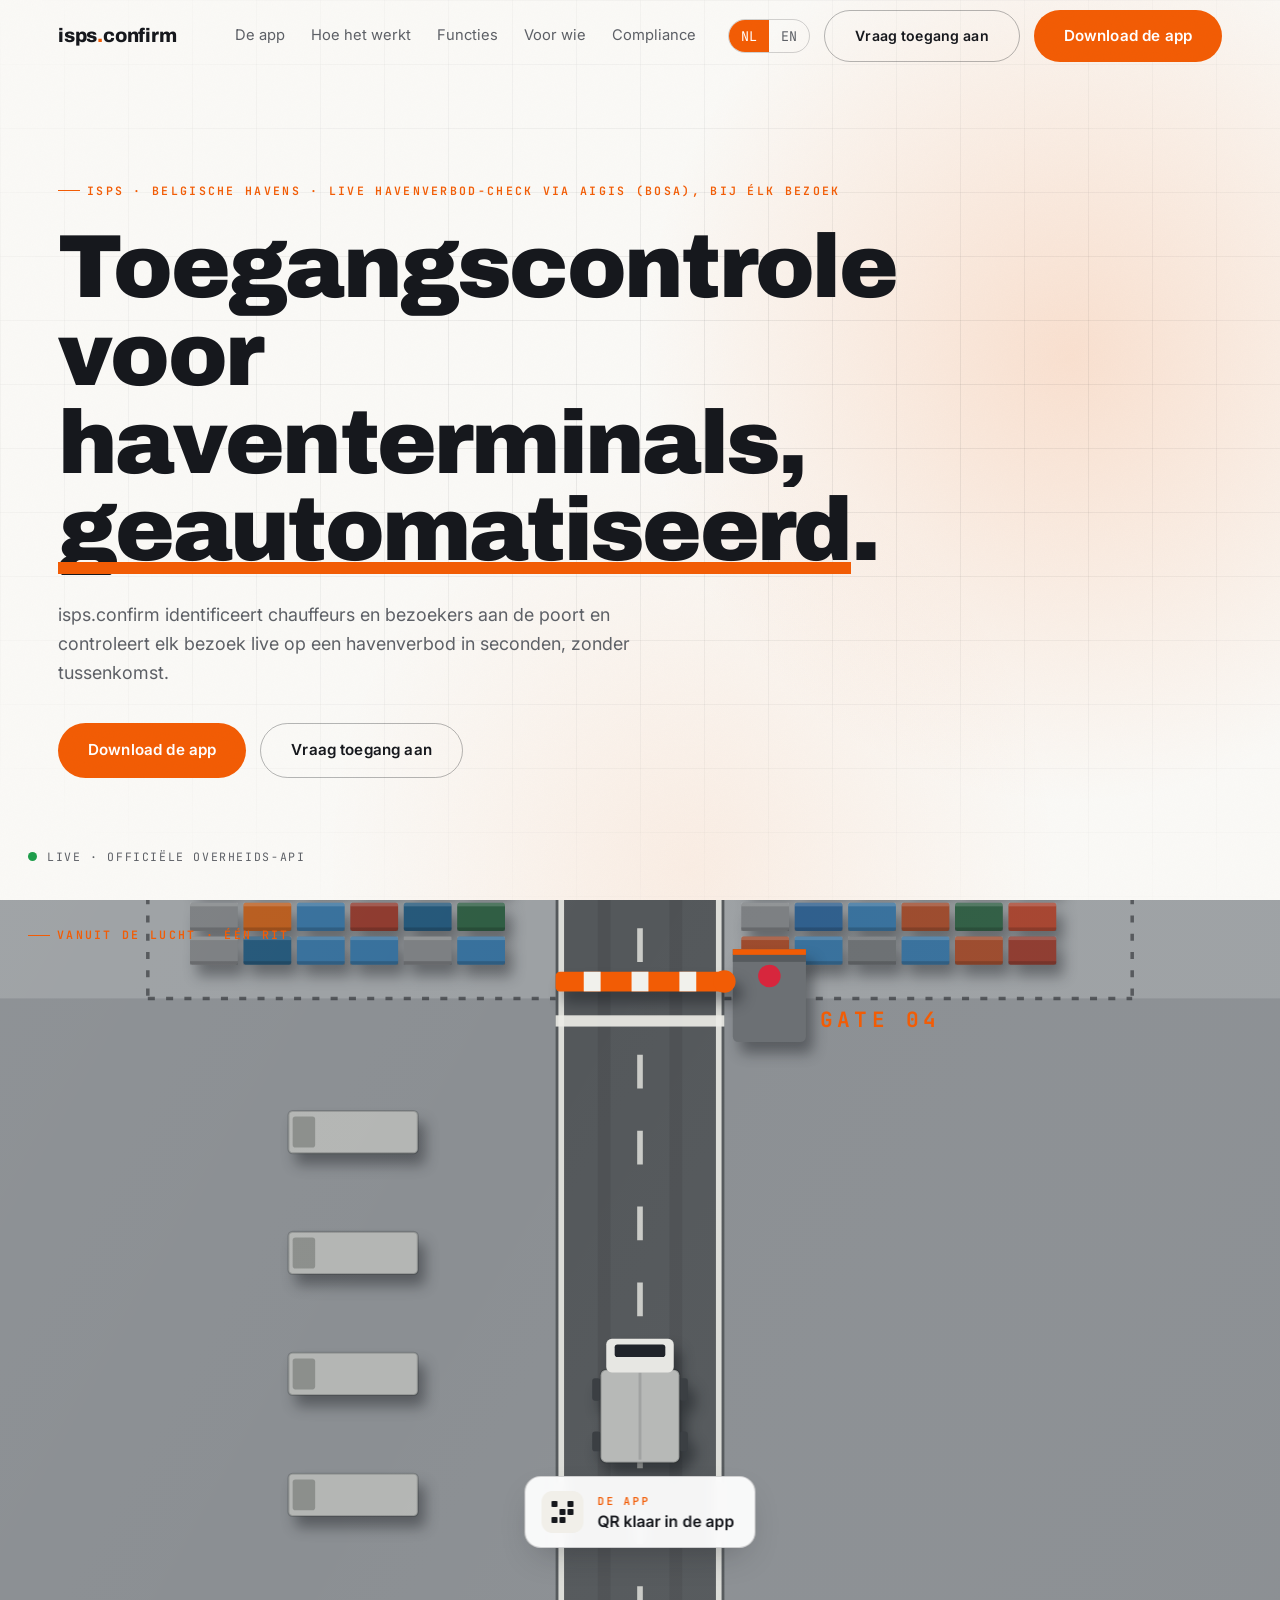
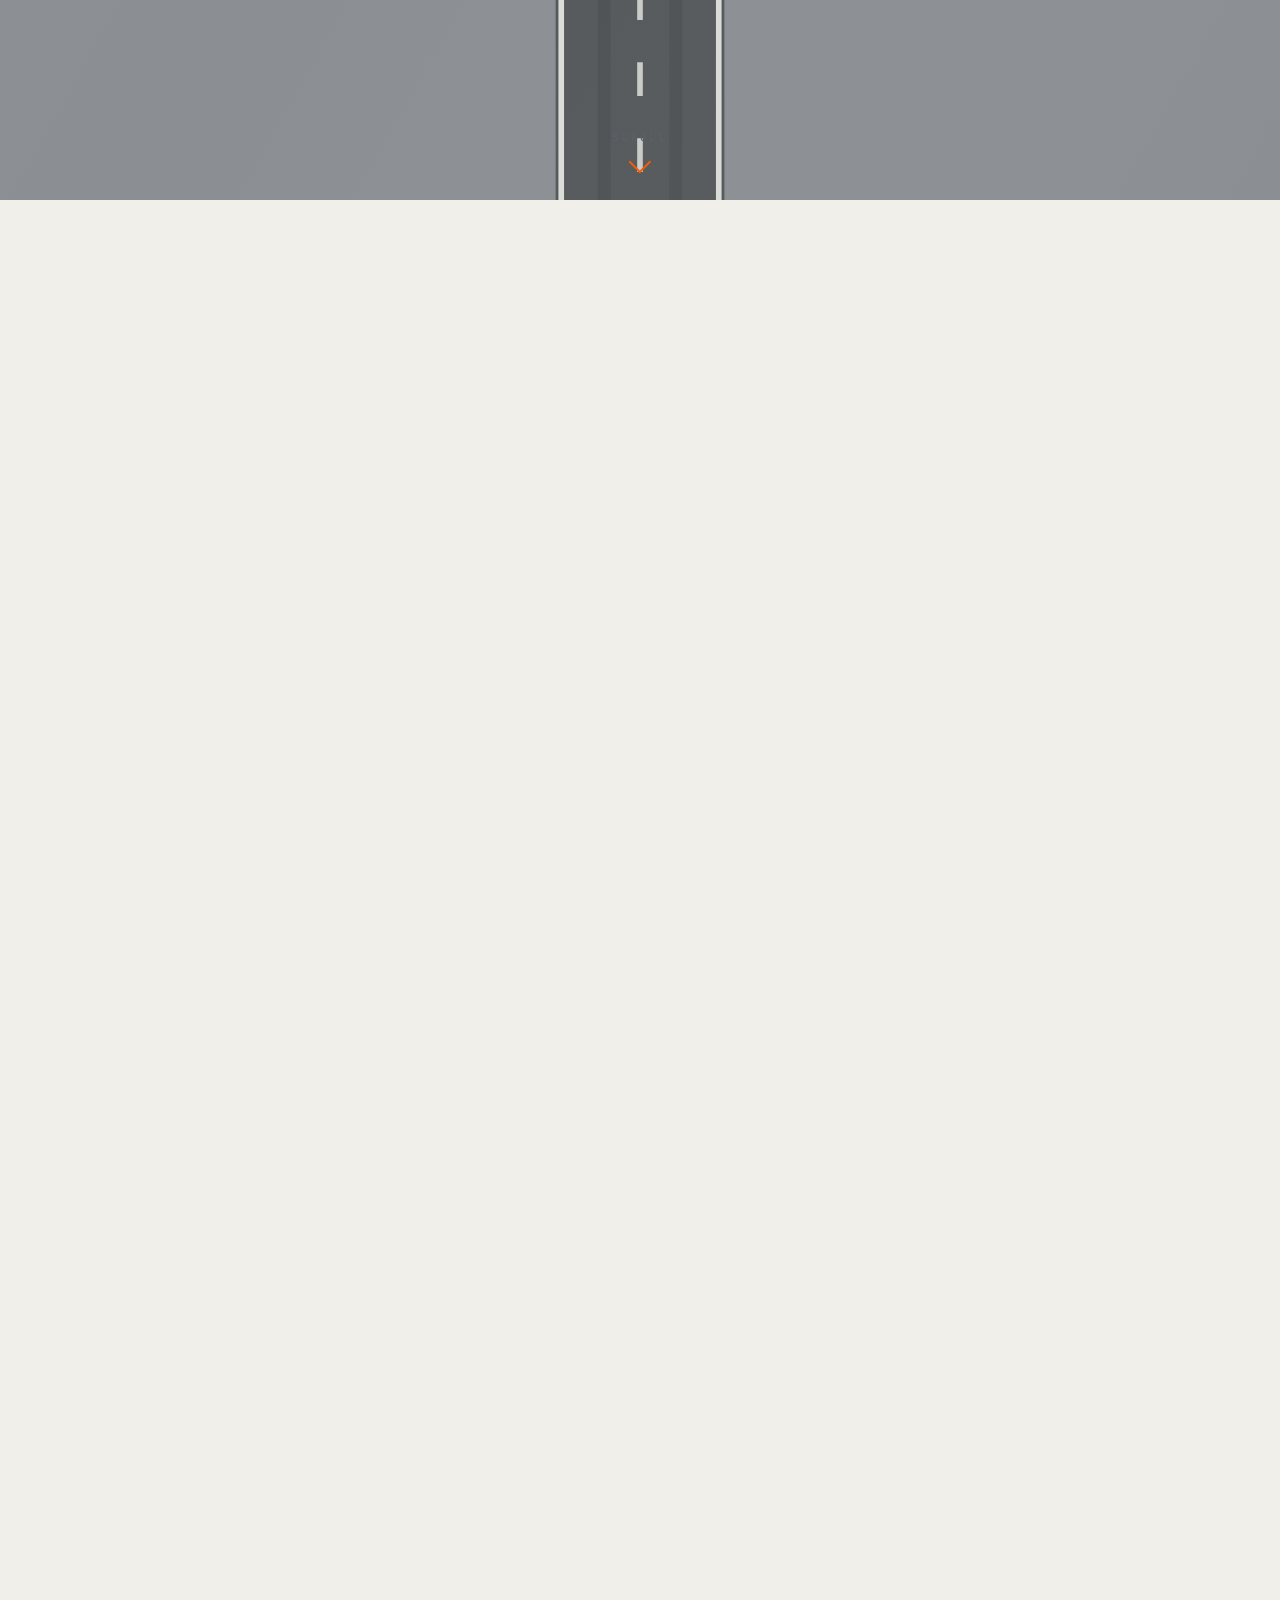
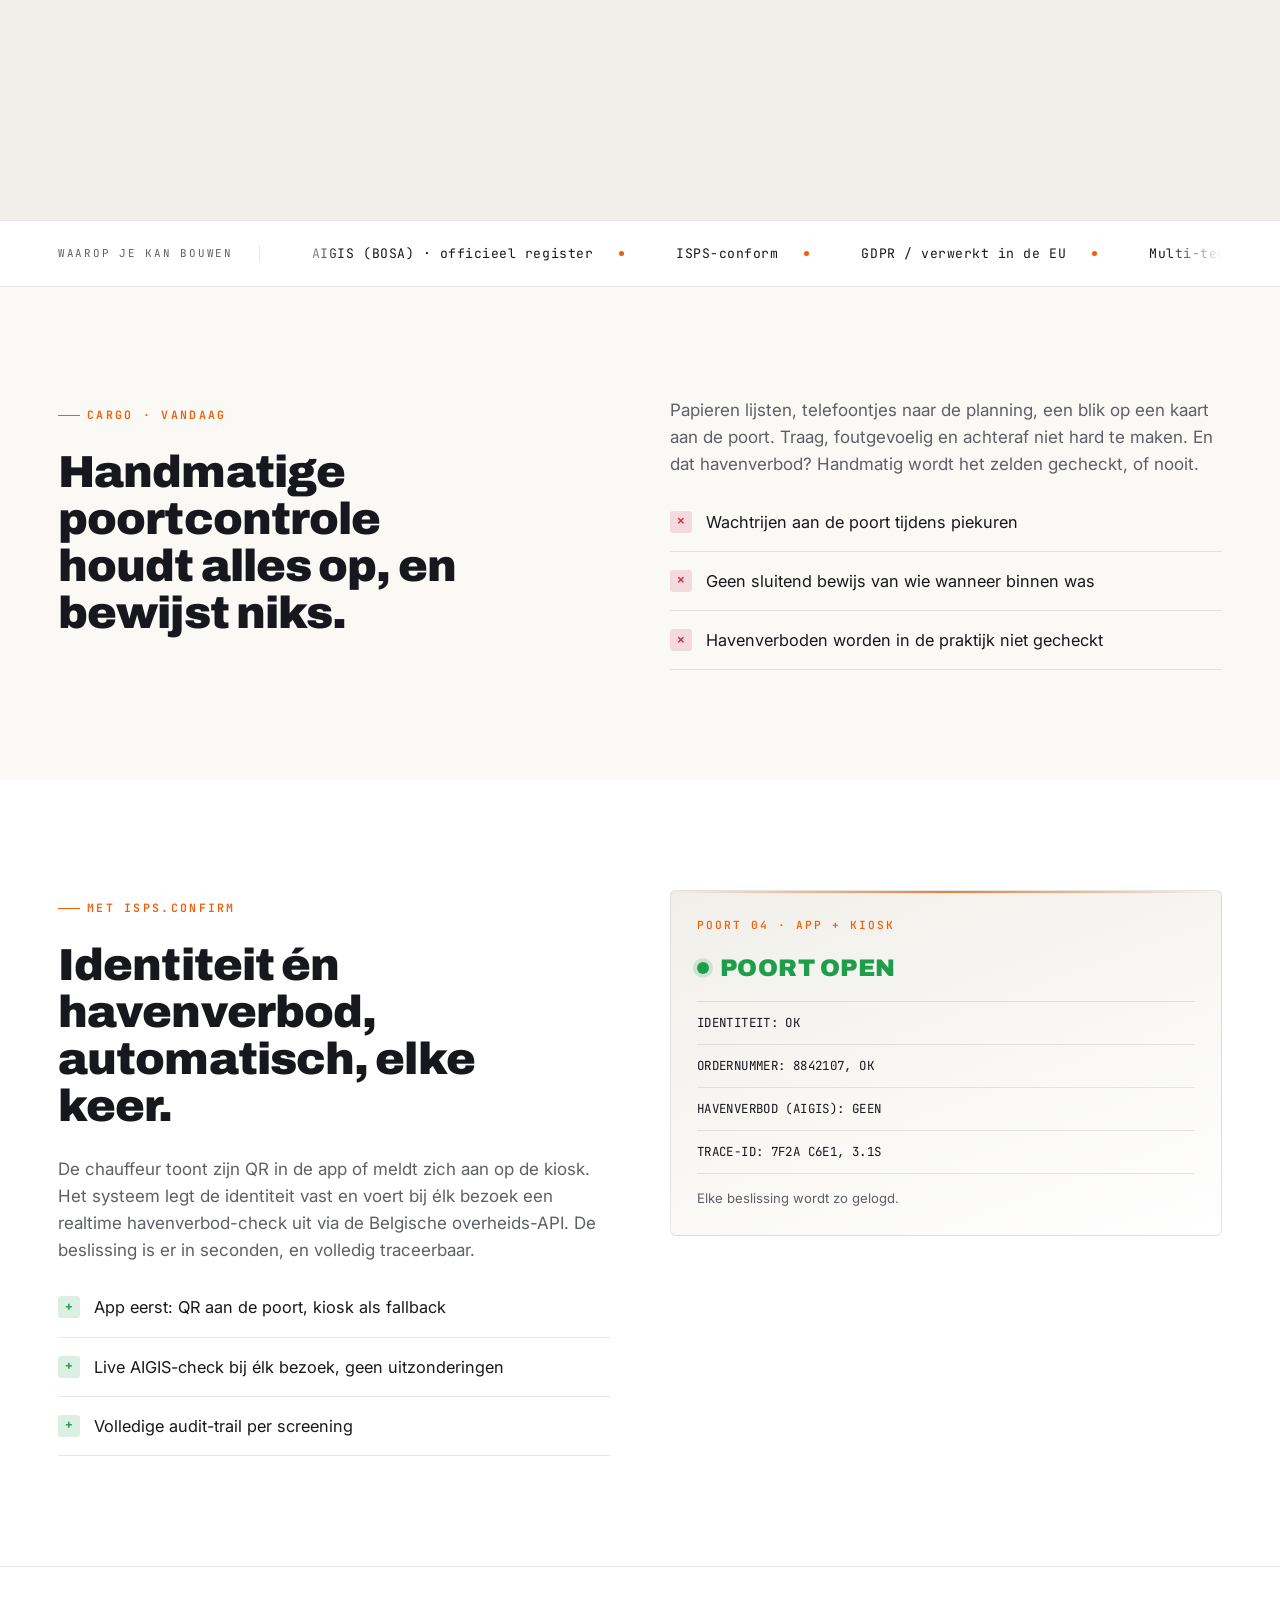
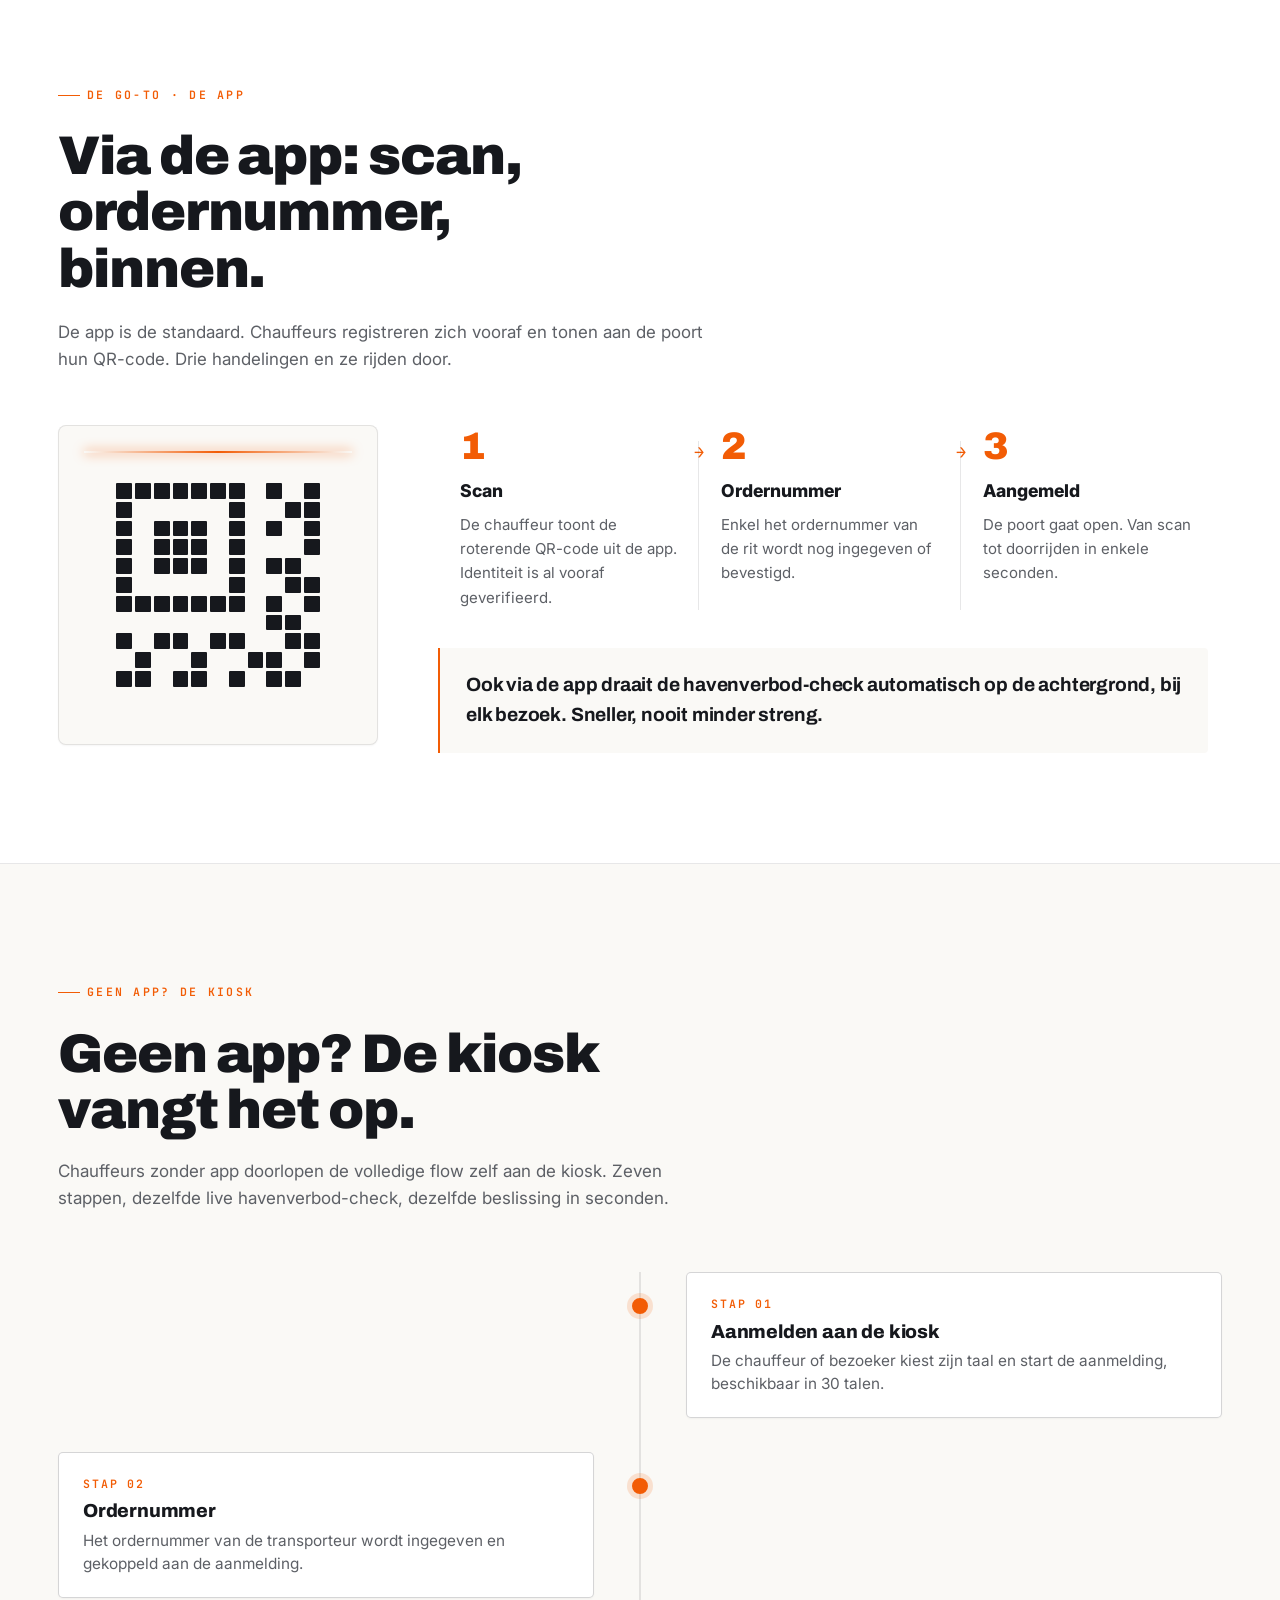
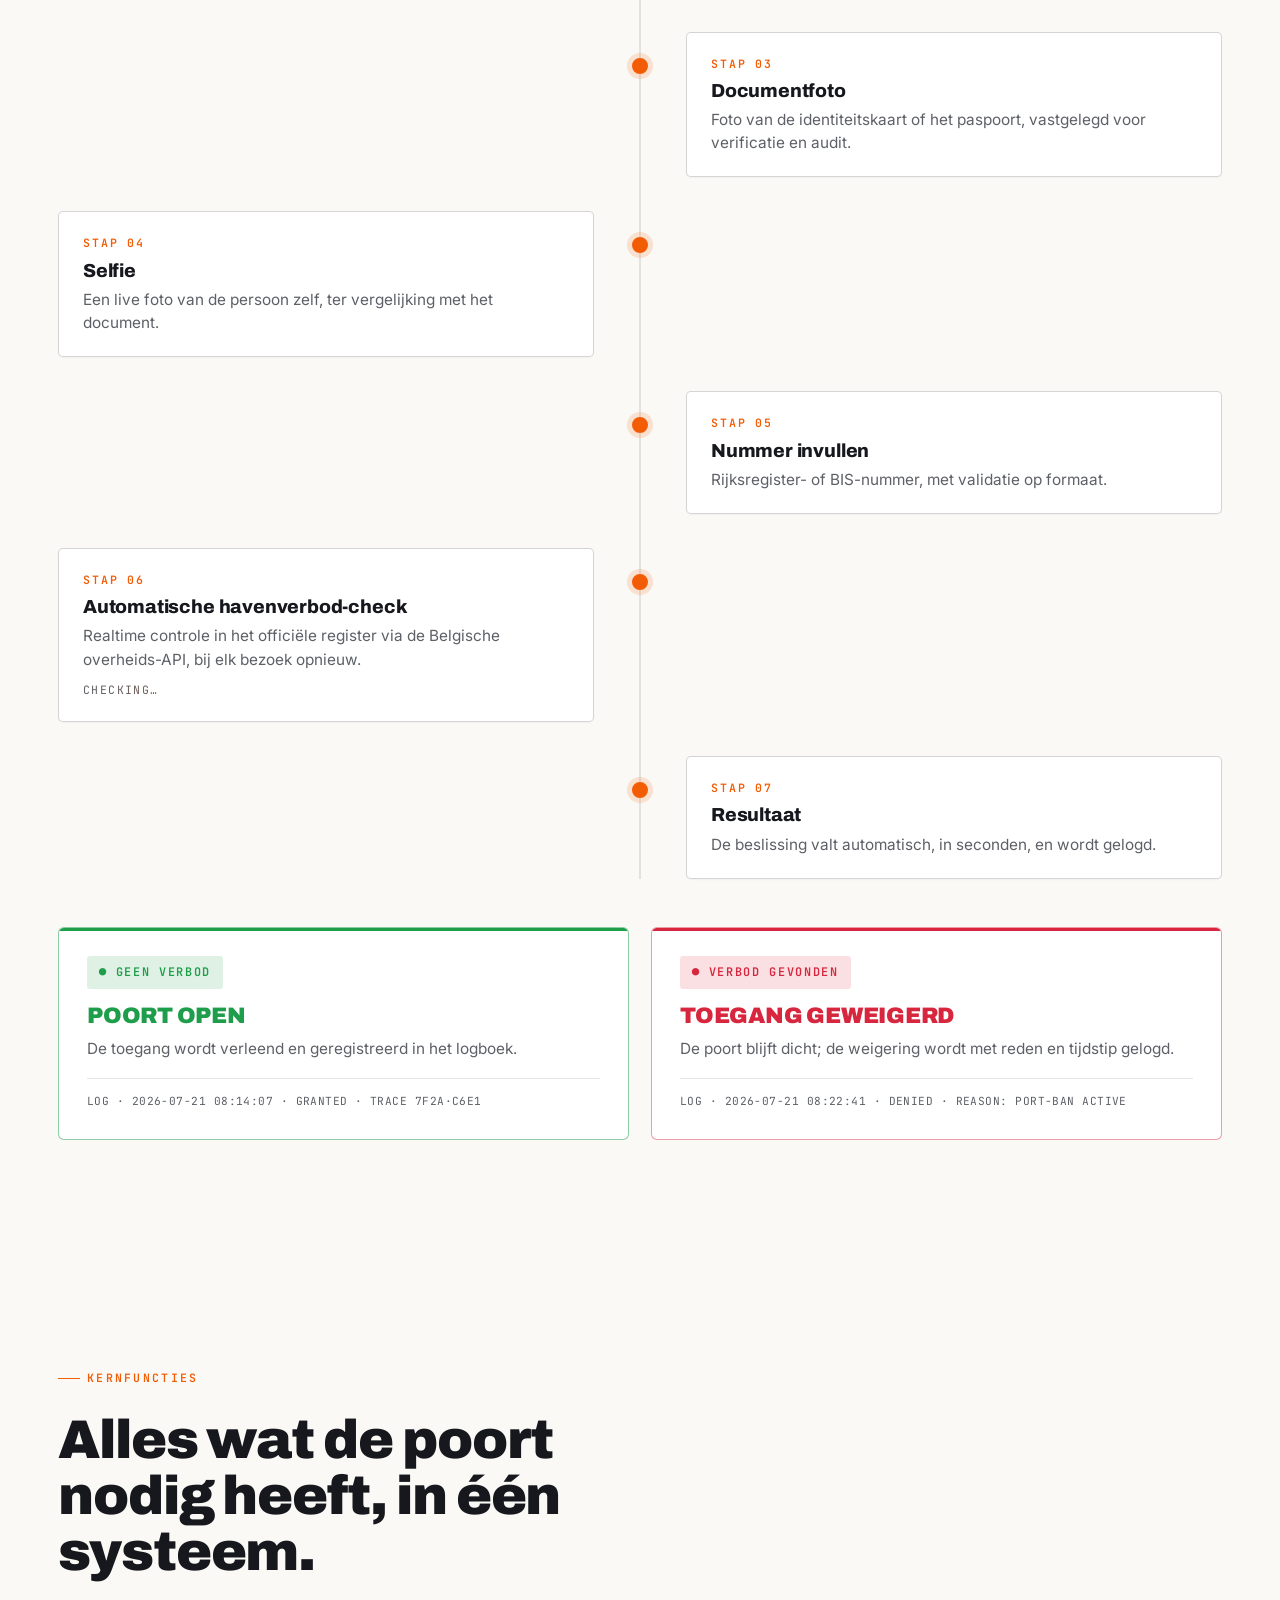
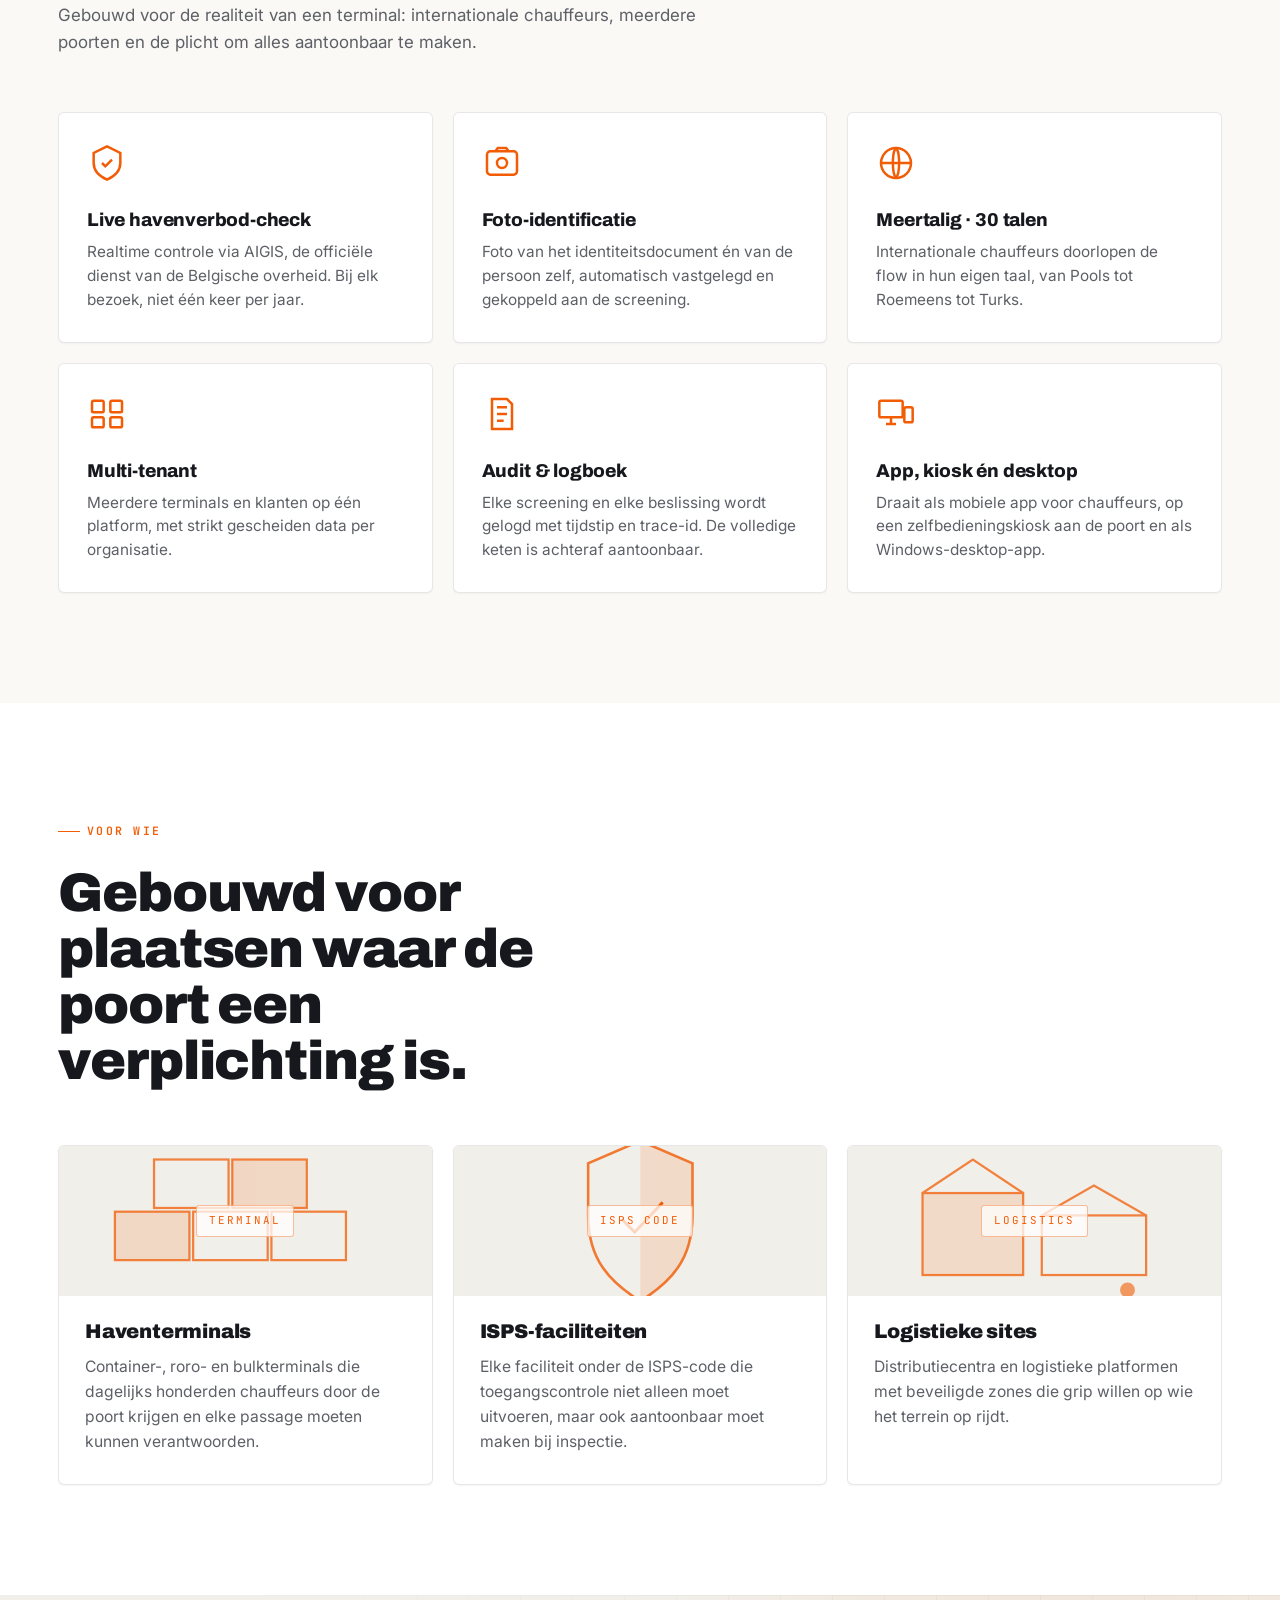
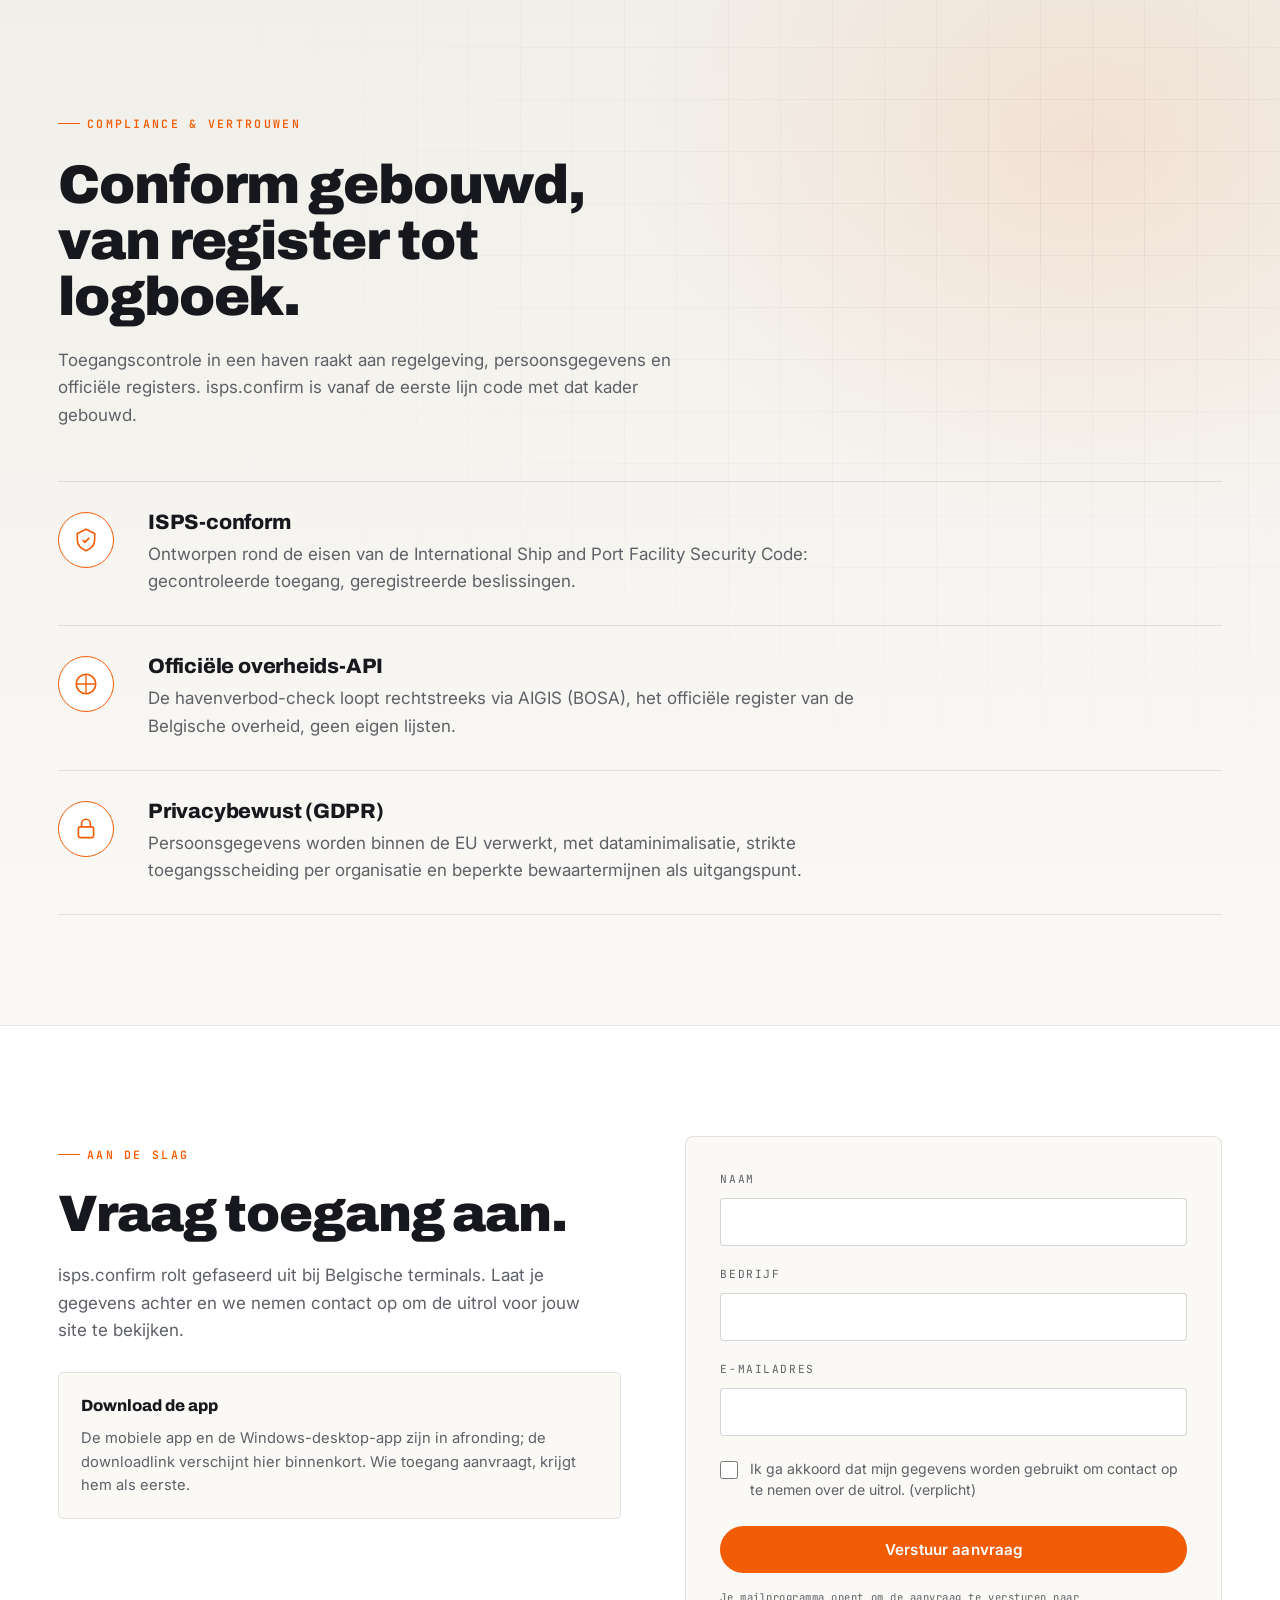
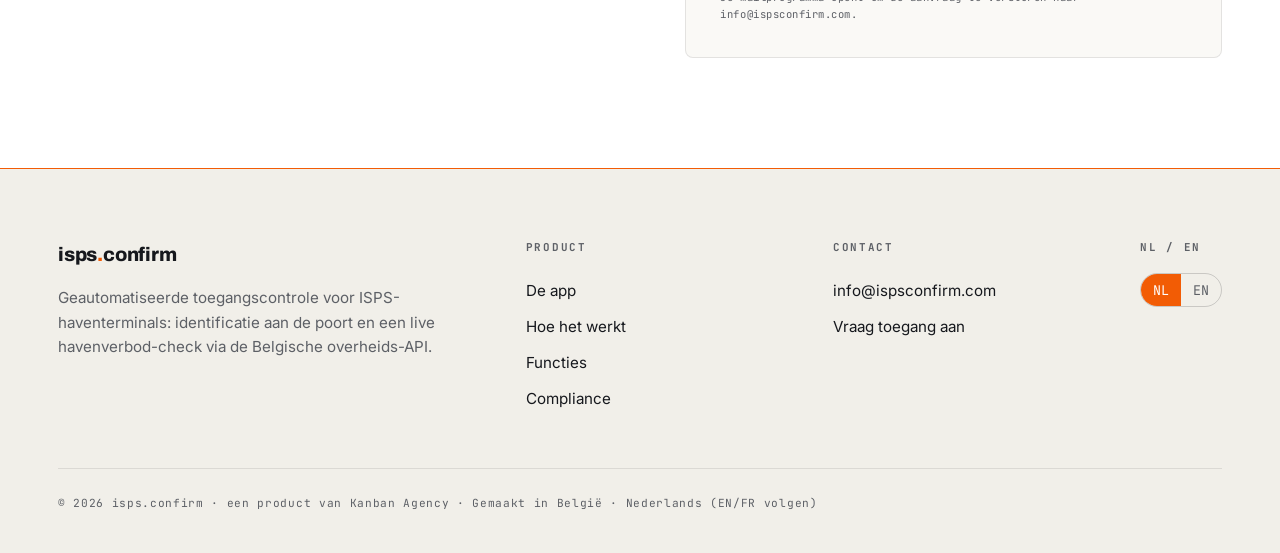
==== commit b666df74: "Redesign homepage: licht/oranje, app-first, scrollytelling" ====
--- a/index.html
+++ b/index.html
@@ -3,918 +3,1451 @@
 <head>
 <meta charset="UTF-8">
 <meta name="viewport" content="width=device-width, initial-scale=1.0">
-<title>isps.confirm — Toegangscontrole voor haventerminals, geautomatiseerd</title>
-<meta name="description" content="isps.confirm screent chauffeurs en bezoekers aan de poort: foto-identificatie, rijksregister- of BIS-nummer en een automatische havenverbod-check via de Belgische overheids-API (AIGIS).">
+<title>isps.confirm, Signal at the Gate</title>
+<meta name="description" content="Geautomatiseerde toegangscontrole voor ISPS-haventerminals: de app met QR aan de poort, plus een live havenverbod-check via de Belgische overheids-API. De kiosk vangt chauffeurs zonder app op.">
 <link rel="preconnect" href="https://fonts.googleapis.com">
 <link rel="preconnect" href="https://fonts.gstatic.com" crossorigin>
-<link href="https://fonts.googleapis.com/css2?family=Inter:wght@400;500;600&family=Space+Grotesk:wght@500;600;700&family=JetBrains+Mono:wght@400;500&display=swap" rel="stylesheet">
+<link href="https://fonts.googleapis.com/css2?family=Archivo:wght@400;600;700;800;900&family=Inter:wght@400;500;600&family=JetBrains+Mono:wght@500;600&display=swap" rel="stylesheet">
 <style>
+/* ============ TOKENS ============ */
 :root{
-  --ink:#131A22;
-  --muted:#5B6B7A;
-  --marine:#0F2438;
-  --marine-2:#16334E;
-  --paper:#FFFFFF;
-  --mist:#F4F6F8;
-  --line:#E3E8ED;
-  --orange:#E8650F;
-  --orange-deep:#C95407;
-  --orange-soft:#FBEADC;
-  --ok:#1F9D5B;
-  --ok-soft:#E6F5EC;
-  --deny:#D6453D;
-  --deny-soft:#FBEAE8;
-  --radius:14px;
-  --shadow:0 1px 2px rgba(19,26,34,.05),0 8px 28px rgba(19,26,34,.07);
-  --font-body:'Inter',system-ui,-apple-system,sans-serif;
-  --font-display:'Space Grotesk',var(--font-body);
-  --font-mono:'JetBrains Mono',ui-monospace,monospace;
-}
-*{margin:0;padding:0;box-sizing:border-box}
-html{scroll-behavior:smooth}
+  --bg:#FAF9F6;
+  --surface:#FFFFFF;
+  --surface-2:#F1EFE9;
+  --accent:#F25C05;
+  --accent-h:#D94F04;
+  --accent-2:#D7263D;
+  --ok:#1E9E4B;
+  --text:#16181D;
+  --text-dim:#5D6066;
+  --hairline:rgba(22,24,29,.10);
+  --hairline-strong:rgba(22,24,29,.18);
+  --display:"Archivo","Arial Narrow",system-ui,sans-serif;
+  --body:"Inter",-apple-system,"Segoe UI",Roboto,sans-serif;
+  --mono:"JetBrains Mono","SFMono-Regular",ui-monospace,monospace;
+  --maxw:1220px;
+  --ease:cubic-bezier(.22,.61,.36,1);
+}
+*,*::before,*::after{box-sizing:border-box;margin:0;padding:0}
+html{scroll-behavior:smooth;-webkit-text-size-adjust:100%}
 body{
-  font-family:var(--font-body);
-  color:var(--ink);
-  background:var(--paper);
+  background:var(--bg);
+  color:var(--text);
+  font-family:var(--body);
+  font-size:17px;
   line-height:1.6;
-  font-size:16px;
   -webkit-font-smoothing:antialiased;
-}
-img,svg{display:block;max-width:100%}
+  overflow-x:hidden;
+}
+img{max-width:100%;display:block}
 a{color:inherit;text-decoration:none}
-.wrap{max-width:1120px;margin:0 auto;padding:0 24px}
-
-/* ---------- typography ---------- */
-h1,h2,h3{font-family:var(--font-display);line-height:1.12;letter-spacing:-.015em;font-weight:600}
-h1{font-size:clamp(2.3rem,5.2vw,3.6rem)}
-h2{font-size:clamp(1.7rem,3.4vw,2.4rem)}
-h3{font-size:1.12rem;letter-spacing:-.005em}
-.lead{font-size:1.13rem;color:var(--muted);max-width:46ch}
+button{font-family:inherit;cursor:pointer;border:none;background:none;color:inherit}
+::selection{background:var(--accent);color:#FFFFFF}
+
+/* faint film grain, barely visible on light */
+body::after{
+  content:"";position:fixed;inset:0;pointer-events:none;z-index:9999;opacity:.02;
+  background-image:url("data:image/svg+xml,%3Csvg xmlns='http://www.w3.org/2000/svg' width='120' height='120'%3E%3Cfilter id='n'%3E%3CfeTurbulence type='fractalNoise' baseFrequency='.9' numOctaves='2'/%3E%3C/filter%3E%3Crect width='120' height='120' filter='url(%23n)'/%3E%3C/svg%3E");
+  mix-blend-mode:multiply;
+}
+
+.wrap{max-width:var(--maxw);margin:0 auto;padding:0 28px}
+section{position:relative}
+
+/* ============ TYPE ============ */
+.mono{font-family:var(--mono);font-weight:500;text-transform:uppercase;letter-spacing:.18em;font-size:.72rem;color:var(--text-dim)}
 .eyebrow{
-  font-family:var(--font-mono);font-size:.74rem;font-weight:500;
-  letter-spacing:.14em;text-transform:uppercase;color:var(--orange);
-  display:inline-flex;align-items:center;gap:.6em;margin-bottom:14px;
-}
-.eyebrow::before{content:"";width:22px;height:1.5px;background:var(--orange);display:inline-block}
-
-/* ---------- buttons ---------- */
+  display:inline-flex;align-items:center;gap:.6em;font-family:var(--mono);font-weight:600;
+  text-transform:uppercase;letter-spacing:.2em;font-size:.72rem;color:var(--accent);margin-bottom:24px;
+}
+.eyebrow::before{content:"";width:22px;height:1px;background:var(--accent);display:inline-block}
+h1,h2,h3{font-family:var(--display);font-weight:800;line-height:1.02;letter-spacing:-.01em}
+h2.display{
+  font-size:clamp(2rem,4.6vw,3.4rem);font-weight:900;letter-spacing:-.02em;line-height:1.03;
+  max-width:16ch;
+}
+.section-intro{color:var(--text-dim);font-size:1.06rem;max-width:60ch;margin-top:22px}
+.underline-lime{position:relative;white-space:nowrap}
+.underline-lime::after{
+  content:"";position:absolute;left:0;bottom:.06em;height:.14em;width:100%;background:var(--accent);
+  transform:scaleX(0);transform-origin:left;transition:transform .7s var(--ease) .5s;
+}
+.hero-live .underline-lime::after{transform:scaleX(1)}
+
+/* ============ BUTTONS ============ */
 .btn{
-  display:inline-flex;align-items:center;justify-content:center;gap:.5em;
-  font-family:var(--font-body);font-weight:600;font-size:.95rem;
-  padding:.78em 1.45em;border-radius:10px;border:1px solid transparent;
-  cursor:pointer;transition:transform .15s ease,box-shadow .15s ease,background .15s ease,border-color .15s ease;
+  position:relative;display:inline-flex;align-items:center;justify-content:center;gap:.6em;
+  font-family:var(--body);font-weight:600;font-size:.95rem;letter-spacing:.01em;
+  padding:14px 30px;border-radius:999px;overflow:hidden;transition:transform .25s var(--ease),box-shadow .25s var(--ease);
   white-space:nowrap;
 }
-.btn:focus-visible{outline:3px solid rgba(232,101,15,.4);outline-offset:2px}
-.btn-primary{background:var(--orange);color:#fff;box-shadow:0 6px 18px rgba(232,101,15,.28)}
-.btn-primary:hover{background:var(--orange-deep);transform:translateY(-1px)}
-.btn-ghost{background:transparent;color:var(--ink);border-color:var(--line)}
-.btn-ghost:hover{border-color:var(--ink);transform:translateY(-1px)}
-.btn-ghost-dark{background:transparent;color:#fff;border-color:rgba(255,255,255,.28)}
-.btn-ghost-dark:hover{border-color:#fff}
-
-/* ---------- nav ---------- */
-header{
-  position:sticky;top:0;z-index:50;
-  background:rgba(255,255,255,.85);backdrop-filter:blur(12px);
-  border-bottom:1px solid var(--line);
-}
-.nav{display:flex;align-items:center;justify-content:space-between;height:66px}
-.logo{font-family:var(--font-display);font-weight:700;font-size:1.18rem;letter-spacing:-.02em;display:flex;align-items:center;gap:9px}
-.logo .mark{width:26px;height:26px;flex:none}
-.logo .dot{color:var(--orange)}
-.nav-links{display:flex;gap:28px;font-size:.93rem;font-weight:500;color:var(--muted)}
-.nav-links a:hover{color:var(--ink)}
-.nav-cta{display:flex;gap:10px;align-items:center}
-.nav-cta .btn{padding:.6em 1.1em;font-size:.88rem}
-@media (max-width:820px){.nav-links{display:none}.nav-cta .btn-ghost{display:none}}
-
-/* ---------- hero ---------- */
-.hero{padding:76px 0 40px;position:relative;overflow:hidden}
-.hero-grid{display:grid;grid-template-columns:1.05fr .95fr;gap:56px;align-items:center}
-.hero .lead{margin:20px 0 30px}
-.hero-actions{display:flex;gap:12px;flex-wrap:wrap}
-.hero-note{margin-top:18px;font-size:.83rem;color:var(--muted);display:flex;align-items:center;gap:.5em}
-.hero-note svg{width:15px;height:15px;flex:none}
-.hero-art{position:relative}
-.hero-art svg{width:100%;height:auto}
-@media (max-width:920px){
-  .hero{padding:52px 0 24px}
-  .hero-grid{grid-template-columns:1fr;gap:40px}
-  .hero-art{max-width:520px;margin:0 auto}
-}
-
-/* ---------- sections ---------- */
-section{padding:88px 0}
-.section-head{max-width:640px;margin-bottom:52px}
-.section-head p{color:var(--muted);margin-top:14px}
-@media (max-width:720px){section{padding:64px 0}}
-
-/* ---------- problem / solution ---------- */
-.ps{background:var(--mist);border-top:1px solid var(--line);border-bottom:1px solid var(--line)}
-.ps-grid{display:grid;grid-template-columns:1fr 1fr;gap:24px}
-.ps-card{
-  background:var(--paper);border:1px solid var(--line);border-radius:var(--radius);
-  padding:34px 32px;position:relative;
-}
-.ps-card .tag{
-  font-family:var(--font-mono);font-size:.7rem;letter-spacing:.12em;text-transform:uppercase;
-  padding:.35em .9em;border-radius:100px;display:inline-block;margin-bottom:18px;font-weight:500;
-}
-.ps-card.problem .tag{background:var(--deny-soft);color:var(--deny)}
-.ps-card.solution .tag{background:var(--ok-soft);color:var(--ok)}
-.ps-card.solution{border-color:rgba(232,101,15,.35);box-shadow:var(--shadow)}
-.ps-card h3{margin-bottom:12px;font-size:1.3rem}
-.ps-card p{color:var(--muted);font-size:.97rem}
-.ps-card ul{list-style:none;margin-top:18px;display:grid;gap:10px}
-.ps-card li{display:flex;gap:10px;font-size:.95rem;color:var(--ink)}
-.ps-card li svg{width:18px;height:18px;flex:none;margin-top:3px}
-@media (max-width:820px){.ps-grid{grid-template-columns:1fr}}
-
-/* ---------- flow ---------- */
-.flow-grid{
-  display:grid;grid-template-columns:repeat(3,1fr);gap:22px;
-  position:relative;
-}
-.step{
-  background:var(--paper);border:1px solid var(--line);border-radius:var(--radius);
-  padding:26px 24px 28px;position:relative;transition:transform .2s ease,box-shadow .2s ease,border-color .2s ease;
-}
-.step:hover{transform:translateY(-3px);box-shadow:var(--shadow);border-color:#CBD5DE}
-.step-num{
-  font-family:var(--font-mono);font-size:.72rem;font-weight:500;color:var(--muted);
-  letter-spacing:.1em;margin-bottom:16px;display:flex;align-items:center;gap:10px;
-}
-.step-num::after{content:"";flex:1;height:1px;background:var(--line)}
-.step-icon{width:56px;height:56px;margin-bottom:16px}
-.step h3{margin-bottom:8px}
-.step p{font-size:.93rem;color:var(--muted)}
-.result-card{
-  grid-column:1 / -1;
-  border:1px solid var(--line);border-radius:var(--radius);overflow:hidden;
-  display:grid;grid-template-columns:auto 1fr 1fr;background:var(--paper);
-}
-.result-label{
-  background:var(--marine);color:#fff;padding:28px 26px;display:flex;flex-direction:column;justify-content:center;gap:8px;min-width:220px;
-}
-.result-label .step-num{color:rgba(255,255,255,.55)}
-.result-label .step-num::after{background:rgba(255,255,255,.18)}
-.result-label h3{color:#fff}
-.result-label p{font-size:.88rem;color:rgba(255,255,255,.65)}
-.result-half{padding:26px;display:flex;gap:18px;align-items:center}
-.result-half + .result-half{border-left:1px solid var(--line)}
-.result-half svg{width:74px;height:74px;flex:none}
-.result-half strong{display:block;font-family:var(--font-display);font-size:1.05rem;margin-bottom:3px}
-.result-half p{font-size:.88rem;color:var(--muted)}
-.result-half.open strong{color:var(--ok)}
-.result-half.denied strong{color:var(--deny)}
-@media (max-width:920px){
-  .flow-grid{grid-template-columns:repeat(2,1fr)}
-  .result-card{grid-template-columns:1fr}
-  .result-half + .result-half{border-left:none;border-top:1px solid var(--line)}
-}
-@media (max-width:560px){.flow-grid{grid-template-columns:1fr}}
-
-/* ---------- fast lane (app) ---------- */
-.fastlane{
-  margin-top:26px;border:1px solid rgba(232,101,15,.4);border-radius:var(--radius);
-  background:linear-gradient(180deg,#FFF9F4,var(--orange-soft));
-  padding:34px 32px;position:relative;overflow:hidden;
-}
-.fastlane-head{display:flex;align-items:baseline;gap:14px;flex-wrap:wrap;margin-bottom:26px}
-.fastlane-head .tag{
-  font-family:var(--font-mono);font-size:.7rem;letter-spacing:.12em;text-transform:uppercase;
-  background:var(--orange);color:#fff;padding:.4em 1em;border-radius:100px;font-weight:500;
-}
-.fastlane-head h3{font-size:1.35rem}
-.fastlane-head p{font-size:.92rem;color:var(--muted);width:100%}
-.fastlane-steps{display:grid;grid-template-columns:1fr auto 1fr auto 1fr;gap:14px;align-items:stretch}
-.flstep{
-  background:var(--paper);border:1px solid var(--line);border-radius:12px;
-  padding:20px;display:flex;gap:16px;align-items:center;
-}
-.flstep svg{width:44px;height:44px;flex:none}
-.flstep strong{display:block;font-family:var(--font-display);font-size:1rem;margin-bottom:2px}
-.flstep p{font-size:.85rem;color:var(--muted);line-height:1.45}
-.fl-arrow{display:flex;align-items:center;justify-content:center}
-.fl-arrow svg{width:26px;height:26px;stroke:var(--orange)}
-.fastlane-note{
-  margin-top:20px;font-size:.85rem;color:var(--muted);
-  display:flex;gap:.55em;align-items:center;
-}
-.fastlane-note svg{width:16px;height:16px;flex:none;stroke:var(--orange)}
-@media (max-width:880px){
-  .fastlane-steps{grid-template-columns:1fr}
-  .fl-arrow svg{transform:rotate(90deg)}
-}
-
-/* ---------- features ---------- */
-.features{background:var(--mist);border-top:1px solid var(--line);border-bottom:1px solid var(--line)}
-.feat-grid{display:grid;grid-template-columns:repeat(3,1fr);gap:22px}
-.feat{
-  background:var(--paper);border:1px solid var(--line);border-radius:var(--radius);
-  padding:28px 26px;transition:transform .2s ease,box-shadow .2s ease;
-}
-.feat:hover{transform:translateY(-3px);box-shadow:var(--shadow)}
-.feat-icon{
-  width:46px;height:46px;border-radius:12px;background:var(--orange-soft);
-  display:flex;align-items:center;justify-content:center;margin-bottom:18px;
-}
-.feat-icon svg{width:24px;height:24px;stroke:var(--orange)}
-.feat h3{margin-bottom:8px}
-.feat p{font-size:.93rem;color:var(--muted)}
-@media (max-width:920px){.feat-grid{grid-template-columns:repeat(2,1fr)}}
-@media (max-width:560px){.feat-grid{grid-template-columns:1fr}}
-
-/* ---------- audience ---------- */
-.aud-grid{display:grid;grid-template-columns:repeat(3,1fr);gap:22px}
-.aud{
-  border:1px solid var(--line);border-radius:var(--radius);padding:30px 28px;
-  background:linear-gradient(180deg,var(--paper),var(--mist));
-}
-.aud svg{width:44px;height:44px;margin-bottom:16px}
-.aud h3{margin-bottom:8px}
-.aud p{font-size:.93rem;color:var(--muted)}
-@media (max-width:820px){.aud-grid{grid-template-columns:1fr}}
-
-/* ---------- compliance ---------- */
-.compliance{background:var(--marine);color:#fff;position:relative;overflow:hidden}
-.compliance .wrap{position:relative;z-index:1}
-.compliance .eyebrow{color:#F09A5C}
-.compliance .eyebrow::before{background:#F09A5C}
-.compliance h2{color:#fff}
-.compliance .section-head p{color:rgba(255,255,255,.65)}
-.comp-grid{display:grid;grid-template-columns:repeat(3,1fr);gap:22px}
-.comp{
-  border:1px solid rgba(255,255,255,.14);border-radius:var(--radius);padding:28px 26px;
-  background:rgba(255,255,255,.04);
-}
-.comp svg{width:30px;height:30px;stroke:#F09A5C;margin-bottom:16px}
-.comp h3{color:#fff;margin-bottom:8px}
-.comp p{font-size:.92rem;color:rgba(255,255,255,.65)}
-.comp-skyline{position:absolute;bottom:-6px;right:0;width:min(560px,70%);opacity:.14;pointer-events:none}
-@media (max-width:820px){.comp-grid{grid-template-columns:1fr}}
-
-/* ---------- CTA / waitlist ---------- */
-.cta-block{padding:96px 0}
-.cta-card{
-  border:1px solid var(--line);border-radius:20px;padding:56px;
+.btn:focus-visible{outline:2px solid var(--accent);outline-offset:3px}
+.btn-primary{background:var(--accent);color:#FFFFFF}
+.btn-primary::before{content:"";position:absolute;inset:0;background:var(--accent-h);transform:translateX(-101%);transition:transform .35s var(--ease);z-index:0}
+.btn-primary span{position:relative;z-index:1}
+.btn-primary:hover{transform:translateY(-2px);box-shadow:0 10px 30px -8px rgba(242,92,5,.45)}
+.btn-primary:hover::before{transform:translateX(0)}
+.btn-ghost{border:1px solid rgba(22,24,29,.30);color:var(--text);background:transparent}
+.btn-ghost::before{content:"";position:absolute;inset:0;background:var(--accent);transform:translateX(-101%);transition:transform .35s var(--ease);z-index:0}
+.btn-ghost span{position:relative;z-index:1;transition:color .3s var(--ease)}
+.btn-ghost:hover{transform:translateY(-2px);border-color:var(--accent)}
+.btn-ghost:hover::before{transform:translateX(0)}
+.btn-ghost:hover span{color:#FFFFFF}
+
+/* ============ NAV ============ */
+header.nav{
+  position:fixed;top:0;left:0;right:0;z-index:1000;transition:background .35s var(--ease),border-color .35s var(--ease),backdrop-filter .35s var(--ease);
+  border-bottom:1px solid transparent;
+}
+header.nav.scrolled{background:rgba(250,249,246,.85);backdrop-filter:blur(14px);border-bottom-color:var(--hairline)}
+.nav-inner{display:flex;align-items:center;gap:32px;height:72px}
+.wordmark{font-family:var(--display);font-weight:800;font-size:1.22rem;letter-spacing:-.01em}
+.wordmark .dot{color:var(--accent)}
+.nav-links{display:flex;gap:26px;margin-left:26px}
+.nav-links a{position:relative;font-size:.92rem;color:var(--text-dim);transition:color .25s var(--ease);padding:4px 0}
+.nav-links a::after{content:"";position:absolute;left:0;bottom:-2px;height:1px;width:100%;background:var(--accent);transform:scaleX(0);transform-origin:left;transition:transform .3s var(--ease)}
+.nav-links a:hover{color:var(--text)}
+.nav-links a:hover::after{transform:scaleX(1)}
+.nav-right{margin-left:auto;display:flex;align-items:center;gap:14px}
+.lang-toggle{display:inline-flex;border:1px solid var(--hairline-strong);border-radius:999px;overflow:hidden;font-family:var(--mono);font-size:.7rem;font-weight:600;letter-spacing:.1em}
+.lang-toggle button{padding:7px 12px;color:var(--text-dim);transition:background .2s,color .2s}
+.lang-toggle button[aria-pressed="true"]{background:var(--accent);color:#FFFFFF}
+.nav-cta-ghost{font-size:.88rem}
+.burger{display:none;flex-direction:column;gap:5px;padding:8px;margin-left:6px}
+.burger span{width:24px;height:2px;background:var(--text);transition:.3s}
+
+/* mobile drawer */
+.drawer{
+  position:fixed;inset:0;z-index:1500;background:rgba(250,249,246,.98);backdrop-filter:blur(8px);
+  display:flex;flex-direction:column;justify-content:center;gap:8px;padding:40px;
+  transform:translateY(-100%);transition:transform .45s var(--ease);
+}
+.drawer.open{transform:translateY(0)}
+.drawer a{font-family:var(--display);font-weight:800;font-size:2rem;padding:10px 0;color:var(--text)}
+.drawer .close{position:absolute;top:26px;right:28px;font-size:2rem;font-family:var(--mono)}
+.drawer .drawer-cta{margin-top:24px;display:flex;flex-direction:column;gap:12px}
+.drawer .drawer-cta a{font-family:var(--body);font-weight:600;font-size:1.05rem;text-align:center}
+
+/* ============ HERO ============ */
+.hero{min-height:100vh;display:flex;align-items:center;padding:120px 0 70px;overflow:hidden}
+.hero-bg{position:absolute;inset:0;z-index:0}
+.hero-glow{
+  position:absolute;top:-10%;right:-6%;width:80%;height:130%;
+  background:radial-gradient(60% 55% at 72% 38%,rgba(242,92,5,.16),transparent 70%),
+             radial-gradient(50% 50% at 35% 82%,rgba(242,92,5,.08),transparent 72%);
+  animation:glowDrift 16s ease-in-out infinite;
+}
+@keyframes glowDrift{0%,100%{transform:translate(0,0);opacity:1}50%{transform:translate(-3%,2.5%);opacity:.82}}
+.hero-grid{
+  position:absolute;inset:0;opacity:.7;
+  background-image:linear-gradient(var(--hairline) 1px,transparent 1px),linear-gradient(90deg,var(--hairline) 1px,transparent 1px);
+  background-size:64px 64px;
+  mask-image:radial-gradient(120% 90% at 60% 45%,#000 15%,transparent 72%);
+  -webkit-mask-image:radial-gradient(120% 90% at 60% 45%,#000 15%,transparent 72%);
+  animation:gridDrift 30s linear infinite;
+}
+@keyframes gridDrift{to{background-position:64px 64px}}
+.scanner{
+  position:absolute;top:0;bottom:0;left:-10%;width:120px;pointer-events:none;z-index:2;
+  background:linear-gradient(90deg,transparent,rgba(242,92,5,.28),rgba(242,92,5,.55),rgba(242,92,5,.28),transparent);
+  filter:blur(1px);opacity:0;
+}
+.hero-live .scanner{animation:sweep 1.15s var(--ease) .15s forwards}
+@keyframes sweep{
+  0%{left:-12%;opacity:0}
+  8%{opacity:.8}
+  92%{opacity:.8}
+  100%{left:105%;opacity:0}
+}
+.hero .wrap{position:relative;z-index:3;width:100%}
+.hero-content{max-width:900px}
+.hero h1{
+  font-size:clamp(2.6rem,7vw,5.6rem);font-weight:900;letter-spacing:-.03em;line-height:.98;margin-bottom:26px;
+}
+.hero h1 .line{display:block;overflow:hidden}
+.hero h1 .line>span{display:block;transform:translateY(110%);transition:transform .8s var(--ease)}
+.hero-live h1 .line>span{transform:translateY(0)}
+.hero h1 .line:nth-child(2)>span{transition-delay:.09s}
+.hero h1 .line:nth-child(3)>span{transition-delay:.18s}
+.hero-sub{color:var(--text-dim);font-size:1.12rem;max-width:52ch;margin-bottom:36px;opacity:0;transform:translateY(16px);transition:all .7s var(--ease) .5s}
+.hero-live .hero-sub{opacity:1;transform:none}
+.hero-eyebrow{opacity:0;transform:translateY(12px);transition:all .6s var(--ease) .1s}
+.hero-live .hero-eyebrow{opacity:1;transform:none}
+.hero-ctas{display:flex;gap:14px;flex-wrap:wrap;opacity:0;transform:translateY(16px);transition:all .7s var(--ease) .65s}
+.hero-live .hero-ctas{opacity:1;transform:none}
+.hero-status{
+  position:absolute;left:28px;bottom:34px;z-index:3;font-family:var(--mono);font-size:.72rem;letter-spacing:.14em;
+  text-transform:uppercase;color:var(--text-dim);display:flex;align-items:center;gap:10px;
+  opacity:0;transition:opacity .6s var(--ease) .9s;
+}
+.hero-live .hero-status{opacity:1}
+.pulse-dot{width:9px;height:9px;border-radius:50%;background:var(--ok);box-shadow:0 0 0 0 rgba(30,158,75,.6);animation:pulse 2s infinite}
+@keyframes pulse{0%{box-shadow:0 0 0 0 rgba(30,158,75,.5)}70%{box-shadow:0 0 0 10px rgba(30,158,75,0)}100%{box-shadow:0 0 0 0 rgba(30,158,75,0)}}
+
+/* ============ SCROLLYTELLING TERMINAL (helicopter view) ============ */
+.scrolly{position:relative;background:var(--surface-2)}
+.scrolly-track{height:280vh;position:relative}
+.scrolly-stage{position:sticky;top:0;height:100vh;overflow:hidden;
+  background:radial-gradient(120% 90% at 50% 30%,var(--surface),var(--surface-2))}
+.scrolly-stage svg{position:absolute;inset:0;width:100%;height:100%;display:block}
+/* scene fills */
+/* realistic aerial fills */
+.tp-water{fill:url(#gWater)}
+.tp-ripple{stroke:#4C7E92;stroke-width:3;fill:none;opacity:.26;stroke-linecap:round}
+.tp-quay{fill:#12313E}
+.tp-apron{fill:#9DA1A4}
+.tp-out{fill:#8B8F93}
+.tp-road{fill:#54585B}
+.tp-tire{fill:#494C4F}
+.tp-lane{stroke:#ECECE6;stroke-width:4;fill:none;opacity:.9}
+.tp-lanedash{stroke:#ECECE6;stroke-width:4;stroke-dasharray:24 30;fill:none;opacity:.78}
+.tp-stop{fill:#ECECE6;opacity:.92}
+.tp-steel{fill:#3B3F43}
+.tp-steel2{fill:#4C5157}
+.tp-hull{fill:#20242A}
+.tp-super{fill:#E7E7E3}
+.tp-booth{fill:#6C7074}
+.tp-boothroof{fill:#565A5E}
+.tp-neutral{fill:#B7B9B7}
+.tp-accent{fill:var(--accent)}
+.tp-white{fill:#F1F1EC}
+.tp-fence{stroke:rgba(18,20,24,.5);stroke-width:2.5;stroke-dasharray:5 8;fill:none}
+.tp-rail{stroke:#3B3F43;stroke-width:4;fill:none;opacity:.85}
+.tp-lbl{font-family:var(--mono);font-weight:600;font-size:15px;letter-spacing:3px;fill:#ECECE6;opacity:.9}
+.tp-lbl-acc{font-family:var(--mono);font-weight:700;font-size:15px;letter-spacing:3px;fill:var(--accent)}
+.tp-shadow{filter:drop-shadow(5px 8px 5px rgba(12,16,20,.4))}
+.tp-truck{filter:drop-shadow(5px 8px 5px rgba(12,16,20,.45))}
+
+/* overlay UI */
+.scrolly-eyebrow{position:absolute;top:26px;left:28px;z-index:4;font-family:var(--mono);font-weight:600;
+  font-size:.72rem;letter-spacing:.2em;text-transform:uppercase;color:var(--accent);
+  display:inline-flex;align-items:center;gap:.6em}
+.scrolly-eyebrow::before{content:"";width:22px;height:1px;background:var(--accent)}
+.sc-chip{position:absolute;left:50%;top:64%;transform:translateX(-50%);z-index:5;
+  display:flex;align-items:center;gap:14px;padding:14px 20px 14px 16px;border-radius:16px;
+  background:rgba(255,255,255,.94);border:1px solid var(--hairline-strong);
+  box-shadow:0 14px 34px -14px rgba(22,24,29,.35);backdrop-filter:blur(6px);max-width:min(88vw,420px);
+  transition:opacity .3s var(--ease)}
+.sc-chip .sc-ico{flex:0 0 auto;width:42px;height:42px;border-radius:11px;background:var(--surface-2);
+  display:grid;place-items:center;position:relative;overflow:hidden}
+.sc-chip .sc-txt{display:flex;flex-direction:column;gap:2px;min-width:0}
+.sc-chip .sc-label{font-family:var(--mono);font-weight:600;font-size:.68rem;letter-spacing:.16em;
+  text-transform:uppercase;color:var(--accent)}
+.sc-chip .sc-body{font-size:.98rem;font-weight:600;color:var(--text);line-height:1.25}
+.sc-chip .sc-body2{font-size:.86rem;font-weight:500;color:var(--text-dim);line-height:1.25;display:none}
+.sc-chip .sc-body2.on{display:flex;align-items:center;gap:6px}
+.sc-chip .sc-body2 .b2ok{color:var(--ok);font-weight:700}
+.sc-chip.green .sc-label{color:var(--ok)}
+/* chip icon glyphs */
+.sc-qr{width:22px;height:22px;display:grid;grid-template-columns:repeat(3,1fr);grid-template-rows:repeat(3,1fr);gap:2px}
+.sc-qr span{background:var(--text);border-radius:1px}
+.sc-qr span:nth-child(2),.sc-qr span:nth-child(4),.sc-qr span:nth-child(9){background:transparent}
+.sc-spin{width:22px;height:22px;border-radius:50%;border:3px solid rgba(242,92,5,.22);
+  border-top-color:var(--accent);animation:scSpin .8s linear infinite}
+@keyframes scSpin{to{transform:rotate(360deg)}}
+.sc-okdot{width:22px;height:22px;border-radius:50%;background:var(--ok);display:grid;place-items:center}
+.sc-okdot::after{content:"";width:8px;height:5px;border-left:2.4px solid #fff;border-bottom:2.4px solid #fff;
+  transform:rotate(-45deg) translate(0,-1px)}
+.sc-num{font-family:var(--mono);font-weight:600;font-size:.8rem;color:var(--accent)}
+/* hide/show icon variants by stage */
+.sc-ico>*{display:none}
+.sc-chip[data-stage="a"] .g-qr{display:grid}
+.sc-chip[data-stage="b"] .g-spin{display:block}
+.sc-chip[data-stage="b"].resolved .g-spin{display:none}
+.sc-chip[data-stage="b"].resolved .g-ok{display:grid}
+.sc-chip[data-stage="d"] .g-ok{display:grid}
+.sc-chip[data-stage="c"] .g-ok{display:grid}
+
+/* light wash over the whole scene during the aerial reveal, fades in with the closing line */
+.sc-wash{position:absolute;inset:0;z-index:3;background:#FFFFFF;opacity:0;pointer-events:none}
+.sc-final{position:absolute;left:50%;top:30%;transform:translate(-50%,-8px);z-index:6;
+  width:auto;max-width:min(90vw,600px);text-align:center;font-family:var(--display);font-weight:900;
+  font-size:clamp(1.4rem,3.4vw,2.5rem);letter-spacing:-.02em;line-height:1.1;color:var(--text);
+  padding:22px 34px;border-radius:22px;background:rgba(255,255,255,.9);
+  border:1px solid var(--hairline-strong);box-shadow:0 22px 54px -20px rgba(22,24,29,.35);
+  -webkit-backdrop-filter:blur(8px);backdrop-filter:blur(8px);
+  opacity:0;transition:transform .4s var(--ease);pointer-events:none}
+.sc-final.show{transform:translate(-50%,0)}
+.sc-hint{position:absolute;left:50%;bottom:30px;transform:translateX(-50%);z-index:5;
+  font-family:var(--mono);font-weight:600;font-size:.68rem;letter-spacing:.22em;text-transform:uppercase;
+  color:var(--text-dim);display:flex;flex-direction:column;align-items:center;gap:8px;
+  transition:opacity .3s var(--ease)}
+.sc-hint .arrow{width:16px;height:16px;border-right:2px solid var(--accent);border-bottom:2px solid var(--accent);
+  transform:rotate(45deg);animation:scBob 1.5s ease-in-out infinite}
+@keyframes scBob{0%,100%{transform:rotate(45deg) translate(0,0)}50%{transform:rotate(45deg) translate(3px,3px)}}
+
+/* ============ MARQUEE ============ */
+.proof{background:var(--surface);border-top:1px solid var(--hairline);border-bottom:1px solid var(--hairline);padding:22px 0;overflow:hidden}
+.proof-inner{display:flex;align-items:center;gap:26px}
+.proof-label{flex:0 0 auto;font-family:var(--mono);font-size:.68rem;letter-spacing:.16em;text-transform:uppercase;color:var(--text-dim);padding-right:26px;border-right:1px solid var(--hairline)}
+.marquee{flex:1 1 auto;overflow:hidden;-webkit-mask-image:linear-gradient(90deg,transparent,#000 6%,#000 94%,transparent);mask-image:linear-gradient(90deg,transparent,#000 6%,#000 94%,transparent)}
+.marquee-track{display:flex;gap:0;width:max-content;animation:scrollx 34s linear infinite}
+.proof:hover .marquee-track{animation-play-state:paused}
+@keyframes scrollx{to{transform:translateX(-50%)}}
+.token{display:inline-flex;align-items:center;font-family:var(--mono);font-size:.82rem;letter-spacing:.04em;color:var(--text);white-space:nowrap;padding:0 26px}
+.token::after{content:"";width:5px;height:5px;border-radius:50%;background:var(--accent);margin-left:26px}
+
+/* ============ GENERIC SECTION SPACING ============ */
+.pad{padding:110px 0}
+.pad-sm{padding:80px 0}
+
+/* reveal */
+.reveal{opacity:0;transform:translateY(24px);transition:opacity .7s var(--ease),transform .7s var(--ease)}
+.reveal.in{opacity:1;transform:none}
+.reveal[data-d="1"]{transition-delay:.06s}
+.reveal[data-d="2"]{transition-delay:.12s}
+.reveal[data-d="3"]{transition-delay:.18s}
+.reveal[data-d="4"]{transition-delay:.24s}
+.reveal[data-d="5"]{transition-delay:.30s}
+
+/* ============ PROBLEM / SOLUTION ============ */
+.split{display:grid;grid-template-columns:1fr 1fr;gap:60px;align-items:start}
+.split h2{font-size:clamp(1.8rem,3.6vw,2.8rem);font-weight:900;letter-spacing:-.02em;line-height:1.05;max-width:14ch}
+.ps-body{color:var(--text-dim);margin-bottom:30px}
+.ps-list{list-style:none;display:flex;flex-direction:column;gap:16px}
+.ps-list li{display:flex;gap:14px;align-items:flex-start;padding-bottom:16px;border-bottom:1px solid var(--hairline);font-size:1.02rem}
+.tick{flex:0 0 auto;width:22px;height:22px;border-radius:3px;display:grid;place-items:center;font-family:var(--mono);font-weight:600;font-size:.8rem;margin-top:2px}
+.tick.bad{background:rgba(215,38,61,.14);color:var(--accent-2)}
+.tick.good{background:rgba(30,158,75,.16);color:var(--ok)}
+.solution{background:var(--surface)}
+.kiosk-inset{
+  border:1px solid var(--hairline);border-radius:6px;background:linear-gradient(160deg,var(--surface-2),var(--surface));
+  padding:26px;display:flex;flex-direction:column;gap:18px;position:relative;overflow:hidden;
+}
+.kiosk-inset::before{content:"";position:absolute;top:0;left:0;right:0;height:2px;background:linear-gradient(90deg,transparent,var(--accent),transparent);opacity:.8}
+.kiosk-screen{aspect-ratio:4/3;border:1px solid var(--hairline);border-radius:4px;background:var(--bg);display:grid;place-items:center;position:relative;overflow:hidden}
+.kiosk-screen .ok{font-family:var(--display);font-weight:900;font-size:2rem;color:var(--ok);letter-spacing:.05em}
+.kiosk-screen .scanline{position:absolute;left:0;right:0;height:2px;background:linear-gradient(90deg,transparent,var(--accent),transparent);top:0;animation:kioskScan 3s var(--ease) infinite}
+@keyframes kioskScan{0%{top:0}100%{top:100%}}
+/* gate decision receipt */
+.receipt{gap:14px}
+.receipt-head{color:var(--accent);font-size:.7rem}
+.receipt-status{display:flex;align-items:center;gap:11px;font-family:var(--display);font-weight:900;font-size:1.5rem;color:var(--ok);letter-spacing:.02em}
+.receipt-status .rdot{width:12px;height:12px;border-radius:50%;background:var(--ok);box-shadow:0 0 0 4px rgba(30,158,75,.16);flex:0 0 auto}
+.receipt-rows{display:flex;flex-direction:column;gap:0;border-top:1px solid var(--hairline)}
+.receipt-rows .rrow{font-family:var(--mono);font-size:.78rem;letter-spacing:.03em;color:var(--text);padding:11px 0;border-bottom:1px solid var(--hairline)}
+.receipt-cap{font-size:.82rem;color:var(--text-dim)}
+
+/* ============ HOW IT WORKS / GATE TRACK ============ */
+.how{background:var(--bg)}
+.track{position:relative;margin-top:60px;padding-left:0}
+.track-line{position:absolute;left:calc(50% - 1px);top:0;width:2px;height:100%;background:var(--hairline)}
+.track-line-fill{position:absolute;left:0;top:0;width:100%;height:0;background:linear-gradient(180deg,var(--accent),var(--accent));box-shadow:0 0 16px rgba(242,92,5,.45);transition:height .1s linear}
+.steps{display:flex;flex-direction:column;gap:34px;position:relative}
+.step{position:relative;width:calc(50% - 46px);opacity:.4;transition:opacity .5s var(--ease),transform .5s var(--ease)}
+.step:nth-child(odd){margin-left:auto;padding-left:0}
+.step:nth-child(even){margin-right:auto}
+.step.active{opacity:1}
+.step-card{
+  background:var(--surface);border:1px solid var(--hairline);border-radius:5px;padding:22px 24px;position:relative;transition:border-color .4s var(--ease),transform .4s var(--ease);box-shadow:0 1px 2px rgba(22,24,29,.04);
+}
+.step.active .step-card{border-color:var(--hairline-strong)}
+.step.locked .step-card{border-color:rgba(242,92,5,.5)}
+.step-num{font-family:var(--mono);font-weight:600;font-size:.72rem;letter-spacing:.16em;color:var(--accent);margin-bottom:8px;display:block}
+.step-card h3{font-size:1.18rem;font-weight:800;margin-bottom:8px;letter-spacing:-.01em}
+.step-card p{color:var(--text-dim);font-size:.96rem;line-height:1.5}
+.node{
+  position:absolute;top:26px;width:16px;height:16px;border-radius:50%;background:var(--bg);border:2px solid var(--text-dim);
+  z-index:3;transition:all .35s var(--ease);
+}
+.step:nth-child(odd) .node{left:-54px}
+.step:nth-child(even) .node{right:-54px}
+.step.active .node{border-color:var(--accent);background:var(--accent);box-shadow:0 0 0 5px rgba(242,92,5,.16)}
+.step.locked .node::after{content:"";position:absolute;inset:0;border-radius:50%;border:2px solid var(--accent);animation:nodePulse .8s var(--ease)}
+@keyframes nodePulse{0%{transform:scale(1);opacity:1}100%{transform:scale(2.4);opacity:0}}
+.checking{font-family:var(--mono);font-size:.72rem;letter-spacing:.12em;color:var(--accent);margin-top:10px;display:none}
+.step.active .checking{display:block}
+.checking.shimmer{background:linear-gradient(90deg,var(--text-dim),var(--accent),var(--text-dim));background-size:200% 100%;-webkit-background-clip:text;background-clip:text;-webkit-text-fill-color:transparent;animation:shimmer 1.2s linear infinite}
+@keyframes shimmer{to{background-position:-200% 0}}
+
+.outcomes{display:grid;grid-template-columns:1fr 1fr;gap:22px;margin-top:48px}
+.outcome{border-radius:6px;padding:28px;border:1px solid var(--hairline);background:var(--surface);position:relative;overflow:hidden;opacity:.5;transition:opacity .6s var(--ease),transform .6s var(--ease)}
+.outcome.in{opacity:1}
+.outcome .status-chip{display:inline-flex;align-items:center;gap:8px;font-family:var(--mono);font-weight:600;font-size:.74rem;letter-spacing:.14em;padding:7px 12px;border-radius:3px;margin-bottom:16px}
+.outcome.open{border-color:rgba(30,158,75,.5)}
+.outcome.open .status-chip{background:rgba(30,158,75,.14);color:var(--ok)}
+.outcome.open h3{color:var(--ok)}
+.outcome.open::before{content:"";position:absolute;top:0;left:0;right:0;height:3px;background:var(--ok)}
+.outcome.denied{border-color:rgba(215,38,61,.45)}
+.outcome.denied .status-chip{background:rgba(215,38,61,.14);color:var(--accent-2)}
+.outcome.denied h3{color:var(--accent-2)}
+.outcome.denied::before{content:"";position:absolute;top:0;left:0;right:0;height:3px;background:var(--accent-2)}
+.outcome h3{font-size:1.4rem;font-weight:900;margin-bottom:10px}
+.outcome p{color:var(--text-dim);font-size:.96rem}
+.outcome .log{font-family:var(--mono);font-size:.7rem;color:var(--text-dim);margin-top:16px;padding-top:14px;border-top:1px solid var(--hairline);letter-spacing:.04em}
+.how-intro-note{color:var(--text-dim);max-width:60ch;margin-top:20px}
+
+/* ============ APP FASTLANE ============ */
+.fastlane{background:var(--surface);border-top:1px solid var(--hairline);border-bottom:1px solid var(--hairline)}
+.fastlane-grid{display:grid;grid-template-columns:320px 1fr;gap:60px;align-items:center}
+.qr-wrap{position:relative;aspect-ratio:1;border:1px solid var(--hairline);border-radius:8px;background:var(--bg);display:grid;place-items:center;overflow:hidden;box-shadow:0 1px 2px rgba(22,24,29,.04)}
+.qr{display:grid;grid-template-columns:repeat(11,1fr);grid-template-rows:repeat(11,1fr);gap:3px;width:64%;aspect-ratio:1}
+.qr i{background:var(--text);border-radius:1px;opacity:0;animation:qrOn .5s var(--ease) forwards}
+.qr i.on{opacity:1}
+.qr i.rot{animation:qrShuffle 3.4s ease-in-out infinite}
+@keyframes qrOn{to{opacity:1}}
+@keyframes qrShuffle{0%,100%{opacity:1}45%{opacity:.15}55%{opacity:.9}}
+.qr-scan{position:absolute;left:8%;right:8%;height:2px;background:linear-gradient(90deg,transparent,var(--accent),transparent);box-shadow:0 0 12px var(--accent);top:8%;animation:qrScan 2.6s var(--ease) infinite}
+@keyframes qrScan{0%{top:8%}50%{top:90%}100%{top:8%}}
+.fast-steps{display:grid;grid-template-columns:repeat(3,1fr);gap:0;margin-top:10px}
+.fast-step{padding:0 22px;position:relative}
+.fast-step:not(:last-child)::after{content:"";position:absolute;right:0;top:14px;width:1px;height:calc(100% - 14px);background:var(--hairline)}
+.fast-step:not(:last-child)>.connector{position:absolute;right:-4px;top:12px;width:9px;height:9px;color:var(--accent);font-family:var(--mono)}
+.fast-num{font-family:var(--display);font-weight:900;font-size:2.4rem;color:var(--accent);line-height:1;margin-bottom:12px}
+.fast-step h4{font-size:1.1rem;font-weight:800;margin-bottom:8px}
+.fast-step p{color:var(--text-dim);font-size:.94rem}
+.fast-closer{
+  margin-top:38px;padding:22px 26px;border-left:2px solid var(--accent);background:var(--bg);border-radius:0 4px 4px 0;
+  font-family:var(--display);font-weight:700;font-size:1.2rem;letter-spacing:-.01em;max-width:70ch;
+}
+
+/* ============ FEATURES ============ */
+.feat-grid{display:grid;grid-template-columns:repeat(3,1fr);gap:20px;margin-top:56px}
+.feat-card{
+  background:var(--surface);border:1px solid var(--hairline);border-radius:6px;padding:30px 28px;position:relative;
+  transition:transform .35s var(--ease),border-color .35s var(--ease),box-shadow .35s var(--ease);overflow:hidden;
+  box-shadow:0 1px 2px rgba(22,24,29,.04);
+}
+.feat-card::before{content:"";position:absolute;inset:0;border:1px solid var(--accent);border-radius:6px;opacity:0;transition:opacity .35s var(--ease);pointer-events:none}
+.feat-card:hover{transform:translateY(-5px);box-shadow:0 18px 40px -22px rgba(22,24,29,.28)}
+.feat-card:hover::before{opacity:1}
+.feat-icon{width:40px;height:40px;margin-bottom:20px;stroke:var(--accent);stroke-width:1.5;fill:none}
+.feat-card h3{font-size:1.16rem;font-weight:800;margin-bottom:10px;letter-spacing:-.01em}
+.feat-card p{color:var(--text-dim);font-size:.96rem;line-height:1.55}
+
+/* ============ FOR WHOM ============ */
+.aud-grid{display:grid;grid-template-columns:repeat(3,1fr);gap:20px;margin-top:56px}
+.aud-card{border:1px solid var(--hairline);border-radius:6px;overflow:hidden;background:var(--surface);transition:transform .35s var(--ease),border-color .35s var(--ease);box-shadow:0 1px 2px rgba(22,24,29,.04)}
+.aud-card:hover{transform:translateY(-5px);border-color:var(--hairline-strong)}
+.aud-head{height:150px;position:relative;overflow:hidden;background:var(--surface-2);display:grid;place-items:center}
+.aud-head svg{width:100%;height:100%;position:absolute;inset:0}
+.aud-head .lbl{position:relative;z-index:2;font-family:var(--mono);font-size:.68rem;letter-spacing:.18em;color:var(--accent);text-transform:uppercase;padding:6px 12px;border:1px solid rgba(242,92,5,.4);border-radius:3px;background:rgba(255,255,255,.75)}
+.aud-body{padding:26px 26px 30px}
+.aud-body h3{font-size:1.24rem;font-weight:900;margin-bottom:12px;letter-spacing:-.01em}
+.aud-body p{color:var(--text-dim);font-size:.98rem}
+
+/* ============ COMPLIANCE ============ */
+.compliance{position:relative;overflow:hidden}
+.compliance::before{content:"";position:absolute;inset:0;
   background:
-    radial-gradient(600px 300px at 85% -10%,rgba(232,101,15,.09),transparent 60%),
-    var(--mist);
-  display:grid;grid-template-columns:1fr 1fr;gap:48px;align-items:center;
-}
-.cta-card h2{margin-bottom:14px}
-.cta-card > div > p{color:var(--muted)}
-.waitlist{display:grid;gap:12px}
-.waitlist label{font-size:.82rem;font-weight:600;letter-spacing:.01em}
-.waitlist input{
-  font-family:var(--font-body);font-size:.95rem;padding:.75em 1em;
-  border:1px solid var(--line);border-radius:10px;background:var(--paper);
-  width:100%;transition:border-color .15s ease,box-shadow .15s ease;color:var(--ink);
-}
-.waitlist input:focus{outline:none;border-color:var(--orange);box-shadow:0 0 0 3px rgba(232,101,15,.15)}
-.waitlist .btn{margin-top:6px;justify-self:start}
-.waitlist-success{
-  display:none;background:var(--ok-soft);border:1px solid rgba(31,157,91,.3);
-  border-radius:12px;padding:22px;color:#14603A;font-size:.95rem;
-}
-.waitlist-success strong{display:block;font-family:var(--font-display);margin-bottom:4px;color:#0F4A2C}
-.download-hint{
-  margin-top:22px;padding-top:22px;border-top:1px solid var(--line);
-  display:flex;gap:14px;align-items:flex-start;
-}
-.download-hint svg{width:34px;height:34px;flex:none;stroke:var(--muted)}
-.download-hint p{font-size:.87rem;color:var(--muted)}
-.download-hint strong{color:var(--ink);font-weight:600}
-@media (max-width:880px){.cta-card{grid-template-columns:1fr;padding:38px 28px}}
-
-/* ---------- footer ---------- */
-footer{border-top:1px solid var(--line);padding:52px 0 36px;background:var(--paper)}
-.foot-grid{display:grid;grid-template-columns:1.4fr 1fr 1fr;gap:40px;margin-bottom:36px}
-.foot-grid p{font-size:.9rem;color:var(--muted);max-width:34ch;margin-top:12px}
-.foot-col h4{font-family:var(--font-mono);font-size:.72rem;font-weight:500;letter-spacing:.12em;text-transform:uppercase;color:var(--muted);margin-bottom:14px}
-.foot-col a{display:block;font-size:.92rem;color:var(--ink);padding:4px 0}
-.foot-col a:hover{color:var(--orange)}
-.foot-base{border-top:1px solid var(--line);padding-top:22px;display:flex;justify-content:space-between;gap:16px;flex-wrap:wrap;font-size:.82rem;color:var(--muted)}
-@media (max-width:720px){.foot-grid{grid-template-columns:1fr}}
-
-/* ---------- reveal animation ---------- */
-.reveal{opacity:0;transform:translateY(18px);transition:opacity .6s ease,transform .6s ease}
-.reveal.in{opacity:1;transform:none}
-
-/* ---------- hero scene animation ---------- */
-.scanline{animation:scan 2.6s ease-in-out infinite}
-@keyframes scan{0%,100%{transform:translateY(0)}50%{transform:translateY(34px)}}
-.pulse-ring{transform-origin:center;animation:pulse 2.6s ease-out infinite}
-@keyframes pulse{0%{opacity:.7;transform:scale(.6)}70%{opacity:0;transform:scale(1.25)}100%{opacity:0;transform:scale(1.25)}}
-.crane-hook{animation:hook 7s ease-in-out infinite}
-@keyframes hook{0%,100%{transform:translateY(0)}50%{transform:translateY(14px)}}
-@media (prefers-reduced-motion:reduce){
-  html{scroll-behavior:auto}
-  .scanline,.pulse-ring,.crane-hook{animation:none}
-  .reveal{opacity:1;transform:none;transition:none}
-  .btn,.step,.feat{transition:none}
+    radial-gradient(60% 60% at 85% 15%,rgba(242,92,5,.10),transparent 60%),
+    linear-gradient(180deg,var(--surface-2),var(--bg));
+  z-index:0}
+.compliance::after{content:"";position:absolute;inset:0;z-index:0;opacity:.5;
+  background-image:linear-gradient(var(--hairline) 1px,transparent 1px),linear-gradient(90deg,var(--hairline) 1px,transparent 1px);
+  background-size:52px 52px;
+  mask-image:radial-gradient(90% 80% at 80% 20%,#000,transparent 75%);
+  -webkit-mask-image:radial-gradient(90% 80% at 80% 20%,#000,transparent 75%)}
+.compliance .wrap{position:relative;z-index:2}
+.proof-rows{margin-top:52px;display:flex;flex-direction:column;gap:0;border-top:1px solid var(--hairline)}
+.proof-row{display:grid;grid-template-columns:64px 1fr;gap:26px;padding:30px 0;border-bottom:1px solid var(--hairline);align-items:start}
+.seal{width:56px;height:56px;border-radius:50%;border:1.5px solid var(--accent);display:grid;place-items:center;stroke:var(--accent);fill:none;stroke-width:1.5;background:var(--surface)}
+.proof-row h3{font-size:1.3rem;font-weight:800;margin-bottom:8px;letter-spacing:-.01em}
+.proof-row p{color:var(--text-dim);max-width:70ch}
+
+/* ============ SIGNUP ============ */
+.signup{background:var(--surface);border-top:1px solid var(--hairline)}
+.signup-grid{display:grid;grid-template-columns:1.05fr 1fr;gap:64px;align-items:start}
+.signup h2{font-size:clamp(2.2rem,4.4vw,3.2rem);font-weight:900;letter-spacing:-.02em;margin-bottom:22px}
+.signup .body{color:var(--text-dim);margin-bottom:28px;max-width:48ch}
+.app-notice{border:1px solid var(--hairline);border-radius:5px;padding:20px 22px;background:var(--bg)}
+.app-notice strong{display:block;font-family:var(--display);font-weight:800;margin-bottom:8px;font-size:1.02rem}
+.app-notice p{color:var(--text-dim);font-size:.92rem}
+.form-card{background:var(--bg);border:1px solid var(--hairline);border-radius:8px;padding:34px}
+.field{margin-bottom:20px}
+.field label{display:block;font-family:var(--mono);font-size:.7rem;letter-spacing:.14em;text-transform:uppercase;color:var(--text-dim);margin-bottom:9px}
+.field input{
+  width:100%;background:var(--surface);border:1px solid var(--hairline-strong);border-radius:4px;padding:13px 15px;color:var(--text);font-family:var(--body);font-size:1rem;transition:border-color .25s var(--ease)}
+.field input:focus{outline:none;border-color:var(--accent)}
+.consent{display:flex;gap:12px;align-items:flex-start;margin:22px 0 26px;font-size:.88rem;color:var(--text-dim);line-height:1.5}
+.consent input{margin-top:3px;width:18px;height:18px;accent-color:var(--accent);flex:0 0 auto}
+.form-note{font-family:var(--mono);font-size:.66rem;color:var(--text-dim);margin-top:16px;letter-spacing:.05em}
+.form-success{display:none;text-align:center;padding:30px 10px}
+.form-success.show{display:block}
+.form-success .ok-ring{width:64px;height:64px;border-radius:50%;border:2px solid var(--ok);display:grid;place-items:center;margin:0 auto 20px;color:var(--ok);font-size:1.6rem}
+.form-success h3{font-family:var(--display);font-weight:900;font-size:1.5rem;color:var(--ok);margin-bottom:12px}
+.form-success p{color:var(--text-dim)}
+.form-fields.hide{display:none}
+
+/* ============ FOOTER ============ */
+footer{background:var(--surface-2);border-top:1px solid var(--accent);position:relative;padding:70px 0 40px}
+footer::before{content:"";position:absolute;top:-1px;left:0;right:0;height:1px;background:linear-gradient(90deg,transparent,var(--accent),transparent);animation:footScan 6s linear infinite;opacity:.8}
+@keyframes footScan{0%{transform:translateX(-40%);opacity:0}50%{opacity:.8}100%{transform:translateX(40%);opacity:0}}
+.foot-top{display:grid;grid-template-columns:1.6fr 1fr 1fr auto;gap:40px;margin-bottom:50px}
+.foot-tag{color:var(--text-dim);font-size:.95rem;max-width:44ch;margin-top:16px}
+.foot-col h4{font-family:var(--mono);font-size:.68rem;letter-spacing:.16em;text-transform:uppercase;color:var(--text-dim);margin-bottom:16px}
+.foot-col a{display:block;color:var(--text);font-size:.95rem;padding:6px 0;transition:color .2s}
+.foot-col a:hover{color:var(--accent)}
+.foot-bottom{border-top:1px solid var(--hairline);padding-top:26px;display:flex;justify-content:space-between;gap:20px;flex-wrap:wrap;align-items:center}
+.copyright{font-family:var(--mono);font-size:.7rem;letter-spacing:.06em;color:var(--text-dim)}
+
+/* i18n crossfade */
+[data-i18n]{transition:opacity .15s var(--ease),transform .15s var(--ease)}
+.lang-swapping [data-i18n]{opacity:0;transform:translateY(8px)}
+
+/* ============ RESPONSIVE ============ */
+@media(max-width:980px){
+  .nav-links,.nav-cta-ghost{display:none}
+  .burger{display:flex}
+  .hero-content{max-width:100%}
+  .split,.signup-grid,.fastlane-grid{grid-template-columns:1fr;gap:40px}
+  .feat-grid,.aud-grid{grid-template-columns:1fr 1fr}
+  .fast-steps{grid-template-columns:1fr}
+  .fast-step{padding:22px 0;border-bottom:1px solid var(--hairline)}
+  .fast-step:not(:last-child)::after{display:none}
+  .track-line{left:9px}
+  .step{width:100%;padding-left:44px !important}
+  .step:nth-child(odd),.step:nth-child(even){margin:0}
+  .step:nth-child(odd) .node,.step:nth-child(even) .node{left:1px;right:auto}
+  .outcomes{grid-template-columns:1fr}
+  .foot-top{grid-template-columns:1fr 1fr}
+}
+@media(max-width:640px){
+  body{font-size:16px}
+  .wrap{padding:0 20px}
+  .nav-right .btn-primary{display:none}
+  .pad{padding:74px 0}
+  .feat-grid,.aud-grid,.foot-top{grid-template-columns:1fr}
+  .hero{padding:104px 0 60px}
+  .proof-label{display:none}
+  .scrolly-track{height:220vh}
+  .sc-chip{top:68%;padding:11px 15px 11px 13px;gap:10px;max-width:90vw}
+  .sc-chip .sc-ico{width:36px;height:36px}
+  .sc-chip .sc-body{font-size:.9rem}
+  .scrolly-eyebrow{font-size:.64rem;top:18px;left:20px}
+}
+@media(prefers-reduced-motion:reduce){
+  *,*::before,*::after{animation:none !important;transition:none !important}
+  .reveal{opacity:1;transform:none}
+  .hero h1 .line>span{transform:none}
+  .hero-sub,.hero-eyebrow,.hero-ctas,.hero-status{opacity:1;transform:none}
+  .hero-live .underline-lime::after{transform:scaleX(1)}
+  .marquee-track{animation:none}
+  .outcome{opacity:1}
+  .step{opacity:1}
+  /* scrollytelling collapses to a static final frame */
+  .scrolly.reduced,.scrolly.reduced .scrolly-track{height:100vh}
+  .sc-hint{display:none}
+  .sc-final{opacity:1;transform:translate(-50%,0)}
+  .sc-spin{animation:none;border-top-color:var(--accent)}
 }
 </style>
 </head>
 <body>
 
-<!-- ================= NAV ================= -->
-<header>
-  <div class="wrap nav">
-    <a class="logo" href="#top" aria-label="isps.confirm — naar boven">
-      <svg class="mark" viewBox="0 0 26 26" fill="none" aria-hidden="true">
-        <rect x="1.5" y="1.5" width="23" height="23" rx="6" stroke="#131A22" stroke-width="2"/>
-        <path d="M8 13.5l3.4 3.4L18.5 10" stroke="#E8650F" stroke-width="2.4" stroke-linecap="round" stroke-linejoin="round"/>
-      </svg>
-      isps<span class="dot">.</span>confirm
-    </a>
-    <nav class="nav-links" aria-label="Hoofdmenu">
-      <a href="#hoe-het-werkt">Hoe het werkt</a>
-      <a href="#functies">Functies</a>
-      <a href="#voor-wie">Voor wie</a>
-      <a href="#compliance">Compliance</a>
+<!-- ============ NAV ============ -->
+<header class="nav" id="nav">
+  <div class="wrap nav-inner">
+    <a href="#hero" class="wordmark">isps<span class="dot">.</span>confirm</a>
+    <nav class="nav-links" aria-label="Hoofdnavigatie">
+      <a href="#fastlane" data-i18n="nav.app">De app</a>
+      <a href="#how" data-i18n="nav.how">Hoe het werkt</a>
+      <a href="#features" data-i18n="nav.features">Functies</a>
+      <a href="#forwhom" data-i18n="nav.who">Voor wie</a>
+      <a href="#compliance" data-i18n="nav.compliance">Compliance</a>
     </nav>
-    <div class="nav-cta">
-      <a class="btn btn-ghost" href="#download">Download de app</a>
-      <a class="btn btn-primary" href="#wachtlijst">Vraag toegang aan</a>
+    <div class="nav-right">
+      <div class="lang-toggle" role="group" aria-label="Taal / Language">
+        <button data-lang="nl" aria-pressed="true">NL</button>
+        <button data-lang="en" aria-pressed="false">EN</button>
+      </div>
+      <a href="#signup" class="btn btn-ghost nav-cta-ghost"><span data-i18n="cta.access">Vraag toegang aan</span></a>
+      <a href="#signup" class="btn btn-primary"><span data-i18n="cta.download">Download de app</span></a>
+      <button class="burger" id="burger" aria-label="Menu" aria-expanded="false"><span></span><span></span><span></span></button>
     </div>
   </div>
 </header>
 
-<!-- ================= HERO ================= -->
-<main id="top">
-<section class="hero">
-  <div class="wrap hero-grid">
-    <div>
-      <span class="eyebrow">ISPS · Belgische havens</span>
-      <h1>Toegangscontrole voor haventerminals, geautomatiseerd.</h1>
-      <p class="lead">isps.confirm identificeert chauffeurs en bezoekers aan de poort en controleert elk bezoek live op een havenverbod via de officiële Belgische overheids-API — in seconden, zonder tussenkomst.</p>
-      <div class="hero-actions">
-        <a class="btn btn-primary" href="#wachtlijst">Vraag toegang aan</a>
-        <a class="btn btn-ghost" href="#download">Download de app</a>
-      </div>
-      <p class="hero-note">
-        <svg viewBox="0 0 24 24" fill="none" stroke="#1F9D5B" stroke-width="2.2" aria-hidden="true"><path d="M12 3l7 3v5c0 4.5-3 8.3-7 10-4-1.7-7-5.5-7-10V6l7-3z"/><path d="M9 12l2 2 4-4"/></svg>
-        Live havenverbod-check via AIGIS (BOSA) bij elk bezoek
-      </p>
-    </div>
-
-    <!-- Hero-illustratie: kiosk aan de poort, vrachtwagen, haven op de achtergrond -->
-    <div class="hero-art" aria-hidden="true">
-      <svg viewBox="0 0 680 440" fill="none" xmlns="http://www.w3.org/2000/svg">
-        <!-- achtergrond: havenkraan (rechts) -->
-        <g stroke="#C7D2DC" stroke-width="2" stroke-linecap="round">
-          <path d="M600 330V84"/>
-          <path d="M600 84H496"/>
-          <path d="M600 84h56"/>
-          <path d="M600 62v22"/>
-          <path d="M600 62L520 84M600 62l48 22"/>
-          <g class="crane-hook">
-            <path d="M528 84v36"/>
-            <rect x="514" y="120" width="28" height="18" rx="2"/>
+<div class="drawer" id="drawer">
+  <button class="close" id="drawerClose" aria-label="Sluiten">×</button>
+  <a href="#fastlane" data-i18n="nav.app">De app</a>
+  <a href="#how" data-i18n="nav.how">Hoe het werkt</a>
+  <a href="#features" data-i18n="nav.features">Functies</a>
+  <a href="#forwhom" data-i18n="nav.who">Voor wie</a>
+  <a href="#compliance" data-i18n="nav.compliance">Compliance</a>
+  <div class="drawer-cta">
+    <a href="#signup" class="btn btn-primary"><span data-i18n="cta.download">Download de app</span></a>
+    <a href="#signup" class="btn btn-ghost"><span data-i18n="cta.access">Vraag toegang aan</span></a>
+  </div>
+</div>
+
+<!-- ============ HERO ============ -->
+<section class="hero" id="hero">
+  <div class="hero-bg">
+    <div class="hero-glow"></div>
+    <div class="hero-grid"></div>
+  </div>
+  <div class="scanner"></div>
+  <div class="wrap">
+    <div class="hero-content">
+      <span class="eyebrow hero-eyebrow" data-i18n="hero.eyebrow">ISPS · BELGISCHE HAVENS · LIVE HAVENVERBOD-CHECK VIA AIGIS (BOSA), BIJ ÉLK BEZOEK</span>
+      <h1 aria-label="Toegangscontrole voor haventerminals, geautomatiseerd.">
+        <span class="line"><span data-i18n="hero.h1a">Toegangscontrole voor</span></span>
+        <span class="line"><span data-i18n="hero.h1b">haventerminals,</span></span>
+        <span class="line"><span data-i18n="hero.h1c"><span class="underline-lime">geautomatiseerd</span>.</span></span>
+      </h1>
+      <p class="hero-sub" data-i18n="hero.sub">isps.confirm identificeert chauffeurs en bezoekers aan de poort en controleert elk bezoek live op een havenverbod in seconden, zonder tussenkomst.</p>
+      <div class="hero-ctas">
+        <a href="#signup" class="btn btn-primary"><span data-i18n="cta.download">Download de app</span></a>
+        <a href="#signup" class="btn btn-ghost"><span data-i18n="cta.access">Vraag toegang aan</span></a>
+      </div>
+    </div>
+  </div>
+  <div class="hero-status"><span class="pulse-dot"></span><span data-i18n="hero.status">LIVE · officiële overheids-API</span></div>
+</section>
+
+<!-- ============ SCROLLYTELLING TERMINAL (helicopter view) ============ -->
+<section class="scrolly" id="terminal" aria-label="Vanuit de lucht: een chauffeur rijdt de terminal op, van de app tot binnen.">
+  <div class="scrolly-track">
+    <div class="scrolly-stage">
+      <svg viewBox="0 0 1000 640" preserveAspectRatio="xMidYMid slice" aria-hidden="true">
+        <defs>
+          <linearGradient id="gWater" x1="0" y1="0" x2="0" y2="1">
+            <stop offset="0" stop-color="#1E4A5E"/><stop offset="1" stop-color="#295B70"/>
+          </linearGradient>
+          <linearGradient id="gSun" x1="0" y1="0" x2="1" y2="1">
+            <stop offset="0" stop-color="#FFF7EA" stop-opacity=".12"/>
+            <stop offset=".5" stop-color="#FFFFFF" stop-opacity="0"/>
+            <stop offset="1" stop-color="#0A0E14" stop-opacity=".16"/>
+          </linearGradient>
+        </defs>
+        <g id="camGroup">
+          <!-- water -->
+          <rect class="tp-water" x="-400" y="-600" width="1800" height="805"/>
+          <path class="tp-ripple" d="M-400 44 q 200 16 400 0 t 400 0 t 400 0 t 400 0"/>
+          <path class="tp-ripple" d="M-400 98 q 200 -16 400 0 t 400 0 t 400 0 t 400 0"/>
+          <path class="tp-ripple" d="M-400 152 q 200 16 400 0 t 400 0 t 400 0 t 400 0"/>
+          <!-- terminal apron (concrete) + outside ground -->
+          <rect class="tp-apron" x="-400" y="200" width="1800" height="875"/>
+          <rect class="tp-out" x="-400" y="1070" width="1800" height="1500"/>
+          <!-- quay edge + bollards -->
+          <rect class="tp-quay" x="-400" y="196" width="1800" height="9"/>
+          <circle class="tp-steel" cx="250" cy="215" r="5"/><circle class="tp-steel" cx="340" cy="215" r="5"/><circle class="tp-steel" cx="430" cy="215" r="5"/><circle class="tp-steel" cx="600" cy="215" r="5"/><circle class="tp-steel" cx="690" cy="215" r="5"/><circle class="tp-steel" cx="780" cy="215" r="5"/>
+          <!-- moored container ship -->
+          <g class="tp-shadow">
+            <rect class="tp-hull" x="150" y="48" width="580" height="136" rx="30"/>
+            <rect class="tp-hull" x="640" y="56" width="16" height="14"/>
+            <rect x="196" y="70" width="48" height="30" fill="#A6432E"/><rect x="248" y="70" width="48" height="30" fill="#2E5E8C"/><rect x="300" y="70" width="48" height="30" fill="#2F5D43"/><rect x="352" y="70" width="48" height="30" fill="#7C7F82"/><rect x="404" y="70" width="48" height="30" fill="#B85C1E"/><rect x="456" y="70" width="48" height="30" fill="#37709C"/><rect x="508" y="70" width="48" height="30" fill="#8E3A2E"/><rect x="560" y="70" width="48" height="30" fill="#2F5D43"/>
+            <rect x="196" y="104" width="48" height="30" fill="#2E5E8C"/><rect x="248" y="104" width="48" height="30" fill="#8E3A2E"/><rect x="300" y="104" width="48" height="30" fill="#7C7F82"/><rect x="352" y="104" width="48" height="30" fill="#A6432E"/><rect x="404" y="104" width="48" height="30" fill="#356E9B"/><rect x="456" y="104" width="48" height="30" fill="#2F5D43"/><rect x="508" y="104" width="48" height="30" fill="#B85C1E"/><rect x="560" y="104" width="48" height="30" fill="#6B6F72"/>
+            <rect class="tp-super" x="626" y="74" width="74" height="86" rx="6"/>
+            <rect class="tp-steel2" x="638" y="92" width="50" height="10"/><rect class="tp-steel2" x="638" y="110" width="50" height="10"/>
           </g>
-        </g>
-        <!-- containers op de kade -->
-        <g stroke="#C7D2DC" stroke-width="2">
-          <rect x="566" y="330" width="62" height="19" rx="2"/>
-          <rect x="534" y="349" width="62" height="19" rx="2"/>
-          <rect x="598" y="349" width="62" height="19" rx="2"/>
-          <line x1="586" y1="330" x2="586" y2="349"/><line x1="606" y1="330" x2="606" y2="349"/>
-          <line x1="554" y1="349" x2="554" y2="368"/><line x1="574" y1="349" x2="574" y2="368"/>
-          <line x1="618" y1="349" x2="618" y2="368"/><line x1="638" y1="349" x2="638" y2="368"/>
-        </g>
-        <!-- meeuwen -->
-        <g stroke="#C7D2DC" stroke-width="2" stroke-linecap="round">
-          <path d="M120 96c6-7 12-7 18 0M138 96c6-7 12-7 18 0"/>
-          <path d="M226 66c5-6 10-6 15 0M241 66c5-6 10-6 15 0"/>
-        </g>
-        <!-- grondlijn -->
-        <line x1="20" y1="368" x2="660" y2="368" stroke="#131A22" stroke-width="2.5" stroke-linecap="round"/>
-        <line x1="36" y1="386" x2="196" y2="386" stroke="#E3E8ED" stroke-width="2"/>
-        <line x1="470" y1="386" x2="640" y2="386" stroke="#E3E8ED" stroke-width="2"/>
-
-        <!-- vrachtwagen -->
-        <g stroke="#131A22" stroke-width="2.5" stroke-linejoin="round">
-          <rect x="30" y="240" width="150" height="100" rx="6" fill="#FFFFFF"/>
-          <path d="M180 268h36c4.5 0 8.6 2.3 11 6l16.5 26c1.7 2.7 2.5 5.4 2.5 8.6V331c0 5-4 9-9 9h-57z" fill="#FFFFFF"/>
-          <path d="M188 276h22l15 25h-37z" fill="#EAF0F5"/>
-          <circle cx="74" cy="348" r="18" fill="#fff"/><circle cx="74" cy="348" r="7.5" fill="#EAF0F5"/>
-          <circle cx="120" cy="348" r="18" fill="#fff"/><circle cx="120" cy="348" r="7.5" fill="#EAF0F5"/>
-          <circle cx="214" cy="348" r="18" fill="#fff"/><circle cx="214" cy="348" r="7.5" fill="#EAF0F5"/>
-        </g>
-        <text x="66" y="296" font-family="'Space Grotesk',sans-serif" font-size="19" font-weight="600" fill="#C7D2DC" letter-spacing="2">CARGO</text>
-
-        <!-- slagboom (open) -->
-        <g stroke="#131A22" stroke-width="2.5" stroke-linecap="round">
-          <rect x="330" y="314" width="18" height="54" rx="3" fill="#fff"/>
-          <g transform="rotate(-72 339 318)">
-            <rect x="339" y="311" width="128" height="14" rx="7" fill="#fff"/>
-            <rect x="352" y="311" width="17" height="14" fill="#E8650F" stroke="none"/>
-            <rect x="386" y="311" width="17" height="14" fill="#E8650F" stroke="none"/>
-            <rect x="420" y="311" width="17" height="14" fill="#E8650F" stroke="none"/>
-            <rect x="339" y="311" width="128" height="14" rx="7"/>
+          <text class="tp-lbl" x="168" y="40">KADE 731</text>
+          <!-- STS portal cranes on the quay rail -->
+          <line class="tp-rail" x1="120" y1="228" x2="880" y2="228"/>
+          <line class="tp-rail" x1="120" y1="246" x2="880" y2="246"/>
+          <g class="tp-shadow">
+            <rect class="tp-steel" x="282" y="150" width="16" height="182"/><rect class="tp-steel2" x="250" y="222" width="80" height="12" rx="2"/><rect class="tp-steel" x="252" y="222" width="10" height="42"/><rect class="tp-steel" x="318" y="222" width="10" height="42"/><rect class="tp-steel2" x="280" y="252" width="20" height="14" rx="2"/>
+            <rect class="tp-steel" x="692" y="150" width="16" height="182"/><rect class="tp-steel2" x="660" y="222" width="80" height="12" rx="2"/><rect class="tp-steel" x="662" y="222" width="10" height="42"/><rect class="tp-steel" x="728" y="222" width="10" height="42"/><rect class="tp-steel2" x="690" y="252" width="20" height="14" rx="2"/>
           </g>
-        </g>
-
-        <!-- kiosk -->
-        <g>
-          <rect x="420" y="172" width="92" height="196" rx="10" fill="#FFFFFF" stroke="#131A22" stroke-width="2.5"/>
-          <rect x="420" y="172" width="92" height="14" rx="7" fill="#E8650F" stroke="none"/>
-          <rect x="432" y="200" width="68" height="92" rx="6" fill="#F4F6F8" stroke="#131A22" stroke-width="2"/>
-          <!-- gezicht op scherm -->
-          <circle cx="466" cy="230" r="13" stroke="#5B6B7A" stroke-width="2"/>
-          <path d="M448 270c3-10 10-15 18-15s15 5 18 15" stroke="#5B6B7A" stroke-width="2" stroke-linecap="round"/>
-          <!-- scan-lijn -->
-          <g class="scanline"><line x1="436" y1="208" x2="496" y2="208" stroke="#E8650F" stroke-width="2.5" stroke-linecap="round"/></g>
-          <!-- check-badge -->
-          <circle cx="500" cy="294" r="15" fill="#1F9D5B"/>
-          <circle class="pulse-ring" cx="500" cy="294" r="15" stroke="#1F9D5B" stroke-width="2" fill="none"/>
-          <path d="M493 294l5 5 9-10" stroke="#fff" stroke-width="2.6" stroke-linecap="round" stroke-linejoin="round"/>
-          <!-- keypad -->
-          <g fill="#E3E8ED">
-            <circle cx="446" cy="322" r="4"/><circle cx="466" cy="322" r="4"/><circle cx="486" cy="322" r="4"/>
-            <circle cx="446" cy="340" r="4"/><circle cx="466" cy="340" r="4"/><circle cx="486" cy="340" r="4"/>
+          <!-- access + terminal road (asphalt) -->
+          <rect class="tp-road" x="440" y="150" width="120" height="1650"/>
+          <rect class="tp-tire" x="470" y="200" width="9" height="1560" opacity=".55"/><rect class="tp-tire" x="521" y="200" width="9" height="1560" opacity=".55"/>
+          <line class="tp-lane" x1="444" y1="210" x2="444" y2="1780"/>
+          <line class="tp-lane" x1="556" y1="210" x2="556" y2="1780"/>
+          <line class="tp-lanedash" x1="500" y1="210" x2="500" y2="1060"/>
+          <line class="tp-lanedash" x1="500" y1="1110" x2="500" y2="1780"/>
+          <!-- container yard + parked trailers (generated) -->
+          <g id="sceneryGen" class="tp-shadow"></g>
+          <!-- soft sun light over the port surfaces -->
+          <rect x="-400" y="-600" width="1800" height="3200" fill="url(#gSun)" pointer-events="none"/>
+          <!-- perimeter fence with the gate gap -->
+          <path class="tp-fence" d="M150 205 V1070 M850 205 V1070 M150 1070 H440 M560 1070 H850"/>
+          <!-- white stop line on the lane -->
+          <rect class="tp-stop" x="440" y="1082" width="120" height="8"/>
+          <!-- GATE 04 booth + lights -->
+          <g class="tp-shadow">
+            <rect class="tp-booth" x="566" y="1035" width="52" height="66" rx="4"/>
+            <rect class="tp-boothroof" x="566" y="1035" width="52" height="9"/>
+          </g>
+          <rect class="tp-accent" x="566" y="1035" width="52" height="4"/>
+          <circle id="gateLightRed" cx="592" cy="1054" r="8" fill="#D7263D"/>
+          <circle id="gateLightGreen" cx="592" cy="1054" r="8" fill="#1E9E4B" style="opacity:0"/>
+          <text class="tp-lbl-acc" x="628" y="1090">GATE 04</text>
+          <!-- barrier across the lane (pivot at right end 560,1058) -->
+          <g id="barrierTop" transform="rotate(0 560 1058)" class="tp-shadow">
+            <rect class="tp-accent" x="440" y="1051" width="120" height="14" rx="3"/>
+            <rect class="tp-white" x="460" y="1051" width="12" height="14"/><rect class="tp-white" x="494" y="1051" width="12" height="14"/><rect class="tp-white" x="528" y="1051" width="12" height="14"/>
+            <circle class="tp-accent" cx="560" cy="1058" r="8"/>
+          </g>
+          <!-- truck (top down): white cab, neutral trailer, soft shadow -->
+          <g id="truckTop" class="tp-truck" transform="translate(0 0)">
+            <rect class="tp-steel" x="466" y="1304" width="6" height="16" rx="2"/><rect class="tp-steel" x="528" y="1304" width="6" height="16" rx="2"/>
+            <rect class="tp-steel" x="466" y="1342" width="6" height="14" rx="2"/><rect class="tp-steel" x="528" y="1342" width="6" height="14" rx="2"/>
+            <rect class="tp-neutral" x="472" y="1298" width="56" height="66" rx="4"/>
+            <rect x="472" y="1298" width="56" height="66" rx="4" fill="none" stroke="rgba(20,22,26,.18)" stroke-width="1.5"/>
+            <line x1="500" y1="1300" x2="500" y2="1362" stroke="rgba(20,22,26,.13)" stroke-width="2"/>
+            <rect class="tp-super" x="476" y="1276" width="48" height="24" rx="4"/>
+            <rect class="tp-hull" x="482" y="1280" width="36" height="9" rx="2"/>
           </g>
         </g>
       </svg>
+      <div class="sc-wash" id="scWash"></div>
+      <div class="scrolly-eyebrow" data-i18n="term.eyebrow">VANUIT DE LUCHT · ÉÉN RIT</div>
+      <div class="sc-chip" id="scChip" data-stage="a">
+        <div class="sc-ico">
+          <div class="sc-qr g-qr"><span></span><span></span><span></span><span></span><span></span><span></span><span></span><span></span><span></span></div>
+          <div class="sc-spin g-spin"></div>
+          <div class="sc-okdot g-ok"></div>
+        </div>
+        <div class="sc-txt">
+          <span class="sc-label" id="scChipLabel">DE APP</span>
+          <span class="sc-body" id="scChipText">QR klaar in de app</span>
+          <span class="sc-body2" id="scChipText2"></span>
+        </div>
+      </div>
+      <div class="sc-final" id="scFinal"></div>
+      <div class="sc-hint" id="scHint"><span data-i18n="term.scroll">SCROLL</span><span class="arrow"></span></div>
     </div>
   </div>
 </section>
 
-<!-- ================= PROBLEEM / OPLOSSING ================= -->
-<section class="ps">
+<!-- ============ PROOF STRIP ============ -->
+<div class="proof">
+  <div class="wrap proof-inner">
+    <span class="proof-label" data-i18n="proof.label">Waarop je kan bouwen</span>
+    <div class="marquee">
+      <div class="marquee-track" id="marquee"></div>
+    </div>
+  </div>
+</div>
+
+<!-- ============ PROBLEM ============ -->
+<section class="pad" id="problem">
   <div class="wrap">
-    <div class="ps-grid">
-      <div class="ps-card problem reveal">
-        <span class="tag">Vandaag</span>
-        <h3>Handmatige poortcontrole houdt alles op</h3>
-        <p>Papieren lijsten, telefoontjes naar de planning en visuele controles aan de poort: het is traag, foutgevoelig en moeilijk aantoonbaar achteraf. Een havenverbod handmatig controleren gebeurt zelden — of nooit.</p>
-        <ul>
-          <li><svg viewBox="0 0 24 24" fill="none" stroke="#D6453D" stroke-width="2.2" aria-hidden="true"><circle cx="12" cy="12" r="9"/><path d="M9 9l6 6M15 9l-6 6"/></svg>Wachtrijen aan de poort tijdens piekuren</li>
-          <li><svg viewBox="0 0 24 24" fill="none" stroke="#D6453D" stroke-width="2.2" aria-hidden="true"><circle cx="12" cy="12" r="9"/><path d="M9 9l6 6M15 9l-6 6"/></svg>Geen sluitend bewijs van wie wanneer binnen was</li>
-          <li><svg viewBox="0 0 24 24" fill="none" stroke="#D6453D" stroke-width="2.2" aria-hidden="true"><circle cx="12" cy="12" r="9"/><path d="M9 9l6 6M15 9l-6 6"/></svg>Havenverboden worden in de praktijk niet gecheckt</li>
-        </ul>
-      </div>
-      <div class="ps-card solution reveal">
-        <span class="tag">Met isps.confirm</span>
-        <h3>Identiteit én havenverbod, automatisch gecontroleerd</h3>
-        <p>De chauffeur meldt zich zelf aan op de kiosk. Het systeem legt identiteit vast met foto's, en voert bij elk bezoek een realtime havenverbod-check uit via de Belgische overheids-API. De beslissing is er in seconden — en volledig traceerbaar.</p>
-        <ul>
-          <li><svg viewBox="0 0 24 24" fill="none" stroke="#1F9D5B" stroke-width="2.2" aria-hidden="true"><circle cx="12" cy="12" r="9"/><path d="M8.5 12.5l2.5 2.5 5-6"/></svg>Zelfbediening: geen bemande controle nodig</li>
-          <li><svg viewBox="0 0 24 24" fill="none" stroke="#1F9D5B" stroke-width="2.2" aria-hidden="true"><circle cx="12" cy="12" r="9"/><path d="M8.5 12.5l2.5 2.5 5-6"/></svg>Live AIGIS-check bij élk bezoek, geen uitzonderingen</li>
-          <li><svg viewBox="0 0 24 24" fill="none" stroke="#1F9D5B" stroke-width="2.2" aria-hidden="true"><circle cx="12" cy="12" r="9"/><path d="M8.5 12.5l2.5 2.5 5-6"/></svg>Volledige audit-trail per screening</li>
+    <div class="split">
+      <div class="reveal">
+        <span class="eyebrow" data-i18n="prob.eyebrow">CARGO · VANDAAG</span>
+        <h2 data-i18n="prob.h">Handmatige poortcontrole houdt alles op, en bewijst niks.</h2>
+      </div>
+      <div class="reveal" data-d="1">
+        <p class="ps-body" data-i18n="prob.body">Papieren lijsten, telefoontjes naar de planning, een blik op een kaart aan de poort. Traag, foutgevoelig en achteraf niet hard te maken. En dat havenverbod? Handmatig wordt het zelden gecheckt, of nooit.</p>
+        <ul class="ps-list">
+          <li><span class="tick bad">✕</span><span data-i18n="prob.b1">Wachtrijen aan de poort tijdens piekuren</span></li>
+          <li><span class="tick bad">✕</span><span data-i18n="prob.b2">Geen sluitend bewijs van wie wanneer binnen was</span></li>
+          <li><span class="tick bad">✕</span><span data-i18n="prob.b3">Havenverboden worden in de praktijk niet gecheckt</span></li>
         </ul>
       </div>
     </div>
   </div>
 </section>
 
-<!-- ================= HOE HET WERKT ================= -->
-<section id="hoe-het-werkt">
+<!-- ============ SOLUTION ============ -->
+<section class="pad solution" id="solution">
   <div class="wrap">
-    <div class="section-head reveal">
-      <span class="eyebrow">Hoe het werkt</span>
-      <h2>Van aankomst tot open poort, in zeven stappen</h2>
-      <p>De volledige flow draait op de kiosk aan de poort — de chauffeur bedient alles zelf, het systeem beslist. Geregistreerde chauffeurs gaan nog sneller via de app.</p>
-    </div>
-
-    <div class="flow-grid">
-      <!-- 1 -->
-      <div class="step reveal">
-        <div class="step-num">STAP 01</div>
-        <svg class="step-icon" viewBox="0 0 56 56" fill="none" aria-hidden="true">
-          <rect x="14" y="8" width="28" height="40" rx="5" stroke="#131A22" stroke-width="2.2"/>
-          <rect x="14" y="8" width="28" height="6" rx="3" fill="#E8650F"/>
-          <path d="M34 22h14v11h-6l-4 5v-5h-4z" stroke="#E8650F" stroke-width="2" stroke-linejoin="round" fill="#FBEADC"/>
-          <text x="37" y="30.5" font-family="'JetBrains Mono',monospace" font-size="6.5" fill="#C95407">NL</text>
-          <circle cx="28" cy="40" r="3" fill="#E3E8ED"/>
-        </svg>
-        <h3>Aanmelden aan de kiosk</h3>
-        <p>De chauffeur of bezoeker kiest zijn taal en start de aanmelding — beschikbaar in 30 talen.</p>
-      </div>
-      <!-- 2 -->
-      <div class="step reveal">
-        <div class="step-num">STAP 02</div>
-        <svg class="step-icon" viewBox="0 0 56 56" fill="none" aria-hidden="true">
-          <rect x="8" y="15" width="40" height="26" rx="5" stroke="#131A22" stroke-width="2.2"/>
-          <path d="M8 24h40" stroke="#131A22" stroke-width="2"/>
-          <text x="14" y="35.5" font-family="'JetBrains Mono',monospace" font-size="9" fill="#E8650F" font-weight="500">#8420</text>
-          <circle cx="43" cy="19.5" r="1.8" fill="#E3E8ED"/><circle cx="37" cy="19.5" r="1.8" fill="#E3E8ED"/>
-        </svg>
-        <h3>Ordernummer</h3>
-        <p>Het ordernummer van de transporteur wordt ingegeven en gekoppeld aan de aanmelding.</p>
-      </div>
-      <!-- 3 -->
-      <div class="step reveal">
-        <div class="step-num">STAP 03</div>
-        <svg class="step-icon" viewBox="0 0 56 56" fill="none" aria-hidden="true">
-          <rect x="10" y="16" width="36" height="24" rx="4" stroke="#131A22" stroke-width="2.2"/>
-          <circle cx="20" cy="28" r="5" stroke="#5B6B7A" stroke-width="1.8"/>
-          <path d="M30 24h12M30 29h12M30 34h8" stroke="#E3E8ED" stroke-width="2.4" stroke-linecap="round"/>
-          <path d="M6 12v-4h6M50 12v-4h-6M6 44v4h6M50 44v4h-6" stroke="#E8650F" stroke-width="2.4" stroke-linecap="round"/>
-        </svg>
-        <h3>Documentfoto</h3>
-        <p>Foto van de identiteitskaart of het paspoort — vastgelegd voor verificatie en audit.</p>
-      </div>
-      <!-- 4 -->
-      <div class="step reveal">
-        <div class="step-num">STAP 04</div>
-        <svg class="step-icon" viewBox="0 0 56 56" fill="none" aria-hidden="true">
-          <circle cx="28" cy="23" r="8" stroke="#131A22" stroke-width="2.2"/>
-          <path d="M14 44c3-8 8-12 14-12s11 4 14 12" stroke="#131A22" stroke-width="2.2" stroke-linecap="round"/>
-          <path d="M6 12v-4h6M50 12v-4h-6M6 44v4h6M50 44v4h-6" stroke="#E8650F" stroke-width="2.4" stroke-linecap="round"/>
-        </svg>
-        <h3>Selfie</h3>
-        <p>Een live foto van de persoon zelf, ter vergelijking met het document.</p>
-      </div>
-      <!-- 5 -->
-      <div class="step reveal">
-        <div class="step-num">STAP 05</div>
-        <svg class="step-icon" viewBox="0 0 56 56" fill="none" aria-hidden="true">
-          <rect x="8" y="19" width="40" height="14" rx="4" stroke="#131A22" stroke-width="2.2"/>
-          <g fill="#131A22">
-            <circle cx="15" cy="26" r="1.8"/><circle cx="20" cy="26" r="1.8"/>
-            <circle cx="27" cy="26" r="1.8"/><circle cx="32" cy="26" r="1.8"/>
-            <circle cx="39" cy="26" r="1.8"/><circle cx="44" cy="26" r="1.8"/>
-          </g>
-          <path d="M14 41h6M24 41h6M34 41h6" stroke="#E8650F" stroke-width="2.6" stroke-linecap="round"/>
-        </svg>
-        <h3>Nummer invullen</h3>
-        <p>Rijksregister- of BIS-nummer wordt ingegeven, met validatie op formaat.</p>
-      </div>
-      <!-- 6 -->
-      <div class="step reveal">
-        <div class="step-num">STAP 06</div>
-        <svg class="step-icon" viewBox="0 0 56 56" fill="none" aria-hidden="true">
-          <path d="M28 6l17 7v11c0 11-7 20-17 24-10-4-17-13-17-24V13l17-7z" stroke="#131A22" stroke-width="2.2" stroke-linejoin="round"/>
-          <circle cx="28" cy="26" r="9" stroke="#E8650F" stroke-width="2"/>
-          <path d="M28 26L34 20" stroke="#E8650F" stroke-width="2" stroke-linecap="round"/>
-          <circle cx="28" cy="26" r="1.8" fill="#E8650F"/>
-        </svg>
-        <h3>Automatische havenverbod-check</h3>
-        <p>Realtime controle in het officiële register via de Belgische overheids-API — bij elk bezoek opnieuw.</p>
-      </div>
-
-      <!-- 7: resultaat -->
-      <div class="result-card reveal">
-        <div class="result-label">
-          <div class="step-num">STAP 07</div>
-          <h3>Resultaat</h3>
-          <p>De beslissing valt automatisch, in seconden — en wordt gelogd.</p>
+    <div class="split">
+      <div class="reveal">
+        <span class="eyebrow" data-i18n="sol.eyebrow">MET ISPS.CONFIRM</span>
+        <h2 data-i18n="sol.h">Identiteit én havenverbod, automatisch, elke keer.</h2>
+        <p class="ps-body" style="margin-top:26px" data-i18n="sol.body">De chauffeur toont zijn QR in de app of meldt zich aan op de kiosk. Het systeem legt de identiteit vast en voert bij élk bezoek een realtime havenverbod-check uit via de Belgische overheids-API. De beslissing is er in seconden, en volledig traceerbaar.</p>
+        <ul class="ps-list">
+          <li><span class="tick good">+</span><span data-i18n="sol.b1">App eerst: QR aan de poort, kiosk als fallback</span></li>
+          <li><span class="tick good">+</span><span data-i18n="sol.b2">Live AIGIS-check bij élk bezoek, geen uitzonderingen</span></li>
+          <li><span class="tick good">+</span><span data-i18n="sol.b3">Volledige audit-trail per screening</span></li>
+        </ul>
+      </div>
+      <div class="reveal" data-d="2">
+        <div class="kiosk-inset receipt">
+          <div class="mono receipt-head">POORT 04 · APP + KIOSK</div>
+          <div class="receipt-status"><span class="rdot"></span><span data-i18n="sol.rStatus">POORT OPEN</span></div>
+          <div class="receipt-rows">
+            <div class="rrow" data-i18n="sol.r1">IDENTITEIT: OK</div>
+            <div class="rrow" data-i18n="sol.r2">ORDERNUMMER: 8842107, OK</div>
+            <div class="rrow" data-i18n="sol.r3">HAVENVERBOD (AIGIS): GEEN</div>
+            <div class="rrow" data-i18n="sol.r4">TRACE-ID: 7F2A C6E1, 3.1S</div>
+          </div>
+          <div class="receipt-cap" data-i18n="sol.rCap">Elke beslissing wordt zo gelogd.</div>
         </div>
-        <div class="result-half open">
-          <svg viewBox="0 0 74 74" fill="none" aria-hidden="true">
-            <line x1="6" y1="64" x2="68" y2="64" stroke="#131A22" stroke-width="2.4" stroke-linecap="round"/>
-            <rect x="13" y="44" width="10" height="20" rx="2" stroke="#131A22" stroke-width="2.4" fill="#fff"/>
-            <g transform="rotate(-58 18 48)">
-              <rect x="18" y="44" width="42" height="8" rx="4" fill="#fff" stroke="#131A22" stroke-width="2.4"/>
-              <rect x="25" y="44" width="7" height="8" fill="#1F9D5B"/>
-              <rect x="39" y="44" width="7" height="8" fill="#1F9D5B"/>
-              <rect x="18" y="44" width="42" height="8" rx="4" stroke="#131A22" stroke-width="2.4" fill="none"/>
-            </g>
-            <circle cx="54" cy="32" r="11" fill="#1F9D5B"/>
-            <path d="M49 32l3.5 3.5 6.5-7" stroke="#fff" stroke-width="2.6" stroke-linecap="round" stroke-linejoin="round"/>
-          </svg>
-          <div>
-            <strong>Geen verbod → poort open</strong>
-            <p>De toegang wordt verleend en geregistreerd in het logboek.</p>
-          </div>
-        </div>
-        <div class="result-half denied">
-          <svg viewBox="0 0 74 74" fill="none" aria-hidden="true">
-            <line x1="6" y1="64" x2="68" y2="64" stroke="#131A22" stroke-width="2.4" stroke-linecap="round"/>
-            <rect x="13" y="44" width="10" height="20" rx="2" stroke="#131A22" stroke-width="2.4" fill="#fff"/>
-            <rect x="21" y="47" width="44" height="8" rx="4" fill="#fff" stroke="#131A22" stroke-width="2.4"/>
-            <rect x="29" y="47" width="7" height="8" fill="#D6453D"/>
-            <rect x="45" y="47" width="7" height="8" fill="#D6453D"/>
-            <rect x="21" y="47" width="44" height="8" rx="4" stroke="#131A22" stroke-width="2.4" fill="none"/>
-            <circle cx="54" cy="28" r="11" fill="#D6453D"/>
-            <path d="M50 24l8 8M58 24l-8 8" stroke="#fff" stroke-width="2.6" stroke-linecap="round"/>
-          </svg>
-          <div>
-            <strong>Verbod gevonden → toegang geweigerd</strong>
-            <p>De poort blijft dicht; de weigering wordt met reden en tijdstip gelogd.</p>
-          </div>
-        </div>
-      </div>
-    </div>
-
-    <!-- Fast lane via de app -->
-    <div class="fastlane reveal">
-      <div class="fastlane-head">
-        <span class="tag">Of sneller</span>
-        <h3>Via de app: scan — ordernummer — binnen</h3>
-        <p>Chauffeurs die zich vooraf registreren in de app slaan de volledige kiosk-flow over. Aan de poort volstaan drie handelingen.</p>
-      </div>
-      <div class="fastlane-steps">
-        <div class="flstep">
-          <svg viewBox="0 0 44 44" fill="none" aria-hidden="true">
-            <rect x="10" y="4" width="24" height="36" rx="5" stroke="#131A22" stroke-width="2.2"/>
-            <g stroke="#E8650F" stroke-width="2" stroke-linecap="round">
-              <path d="M16 14h4v4h-4zM24 14h4v4h-4zM16 22h4v4h-4z"/>
-              <path d="M24 22h2M28 24v2M24 26h4"/>
-            </g>
-            <circle cx="22" cy="35" r="1.8" fill="#E3E8ED"/>
-          </svg>
-          <div>
-            <strong>1 · Scan</strong>
-            <p>De chauffeur toont de roterende QR-code uit de app. Identiteit is al vooraf geverifieerd.</p>
-          </div>
-        </div>
-        <div class="fl-arrow" aria-hidden="true">
-          <svg viewBox="0 0 24 24" fill="none" stroke-width="2.4" stroke-linecap="round" stroke-linejoin="round"><path d="M5 12h14M13 6l6 6-6 6"/></svg>
-        </div>
-        <div class="flstep">
-          <svg viewBox="0 0 44 44" fill="none" aria-hidden="true">
-            <rect x="6" y="13" width="32" height="20" rx="4" stroke="#131A22" stroke-width="2.2"/>
-            <path d="M6 20h32" stroke="#131A22" stroke-width="1.8"/>
-            <text x="11" y="29.5" font-family="'JetBrains Mono',monospace" font-size="8" fill="#E8650F" font-weight="500">#8420</text>
-          </svg>
-          <div>
-            <strong>2 · Ordernummer</strong>
-            <p>Enkel het ordernummer van de rit wordt nog ingegeven of bevestigd.</p>
-          </div>
-        </div>
-        <div class="fl-arrow" aria-hidden="true">
-          <svg viewBox="0 0 24 24" fill="none" stroke-width="2.4" stroke-linecap="round" stroke-linejoin="round"><path d="M5 12h14M13 6l6 6-6 6"/></svg>
-        </div>
-        <div class="flstep">
-          <svg viewBox="0 0 44 44" fill="none" aria-hidden="true">
-            <line x1="3" y1="38" x2="41" y2="38" stroke="#131A22" stroke-width="2.2" stroke-linecap="round"/>
-            <rect x="7" y="26" width="7" height="12" rx="1.5" stroke="#131A22" stroke-width="2.2" fill="#fff"/>
-            <g transform="rotate(-58 10.5 28)">
-              <rect x="10.5" y="25" width="25" height="6" rx="3" fill="#fff" stroke="#131A22" stroke-width="2.2"/>
-              <rect x="15" y="25" width="4.5" height="6" fill="#1F9D5B"/>
-              <rect x="24" y="25" width="4.5" height="6" fill="#1F9D5B"/>
-            </g>
-            <circle cx="31" cy="17" r="8" fill="#1F9D5B"/>
-            <path d="M27.5 17l2.5 2.5 4.5-5" stroke="#fff" stroke-width="2.2" stroke-linecap="round" stroke-linejoin="round"/>
-          </svg>
-          <div>
-            <strong>3 · Binnen</strong>
-            <p>De poort gaat open. Van scan tot doorrijden in enkele seconden.</p>
-          </div>
-        </div>
-      </div>
-      <p class="fastlane-note">
-        <svg viewBox="0 0 24 24" fill="none" stroke-width="2" aria-hidden="true"><path d="M12 3l8 3.5V11c0 5-3.5 9.3-8 11-4.5-1.7-8-6-8-11V6.5L12 3z"/><path d="M8.5 12l2.3 2.3L15.5 9.5"/></svg>
-        Ook via de app draait de havenverbod-check automatisch op de achtergrond — bij elk bezoek. Sneller, nooit minder streng.
-      </p>
+      </div>
     </div>
   </div>
 </section>
 
-<!-- ================= FUNCTIES ================= -->
-<section class="features" id="functies">
+<!-- ============ APP FASTLANE (primary flow) ============ -->
+<section class="pad fastlane" id="fastlane">
   <div class="wrap">
-    <div class="section-head reveal">
-      <span class="eyebrow">Kernfuncties</span>
-      <h2>Alles wat de poort nodig heeft, in één systeem</h2>
-      <p>Gebouwd voor de realiteit van een terminal: internationale chauffeurs, meerdere poorten en de plicht om alles aantoonbaar te maken.</p>
-    </div>
-    <div class="feat-grid">
-      <div class="feat reveal">
-        <div class="feat-icon"><svg viewBox="0 0 24 24" fill="none" stroke-width="1.9" aria-hidden="true"><path d="M12 2l8 3.5V11c0 5-3.5 9.3-8 11-4.5-1.7-8-6-8-11V5.5L12 2z"/><path d="M8.5 12l2.3 2.3L15.5 9.5"/></svg></div>
-        <h3>Live havenverbod-check</h3>
-        <p>Realtime controle via AIGIS, de officiële dienst van de Belgische overheid. Bij elk bezoek, niet één keer per jaar.</p>
-      </div>
-      <div class="feat reveal">
-        <div class="feat-icon"><svg viewBox="0 0 24 24" fill="none" stroke-width="1.9" aria-hidden="true"><rect x="3" y="6" width="18" height="13" rx="2.5"/><circle cx="12" cy="12.5" r="3.2"/><path d="M8 6l1.2-2h5.6L16 6"/></svg></div>
-        <h3>Foto-identificatie</h3>
-        <p>Foto van het identiteitsdocument én van de persoon zelf — automatisch vastgelegd en gekoppeld aan de screening.</p>
-      </div>
-      <div class="feat reveal">
-        <div class="feat-icon"><svg viewBox="0 0 24 24" fill="none" stroke-width="1.9" aria-hidden="true"><circle cx="12" cy="12" r="9"/><path d="M3 12h18M12 3c2.6 2.5 4 5.6 4 9s-1.4 6.5-4 9c-2.6-2.5-4-5.6-4-9s1.4-6.5 4-9z"/></svg></div>
-        <h3>Meertalig — 30 talen</h3>
-        <p>Internationale chauffeurs doorlopen de flow in hun eigen taal, van Pools tot Roemeens tot Turks.</p>
-      </div>
-      <div class="feat reveal">
-        <div class="feat-icon"><svg viewBox="0 0 24 24" fill="none" stroke-width="1.9" aria-hidden="true"><path d="M12 3l9 5-9 5-9-5 9-5z"/><path d="M3 13l9 5 9-5"/><path d="M3 17.5l9 5 9-5"/></svg></div>
-        <h3>Multi-tenant</h3>
-        <p>Meerdere terminals en klanten op één platform, met strikt gescheiden data per organisatie.</p>
-      </div>
-      <div class="feat reveal">
-        <div class="feat-icon"><svg viewBox="0 0 24 24" fill="none" stroke-width="1.9" aria-hidden="true"><path d="M9 3h9a2 2 0 012 2v14a2 2 0 01-2 2H9"/><path d="M13 8h4M13 12h4M13 16h3"/><circle cx="6" cy="12" r="3.5"/><path d="M6 10.5V12l1.2 1"/></svg></div>
-        <h3>Audit &amp; logboek</h3>
-        <p>Elke screening en elke beslissing wordt gelogd met tijdstip en trace-id. De volledige keten is achteraf aantoonbaar.</p>
-      </div>
-      <div class="feat reveal">
-        <div class="feat-icon"><svg viewBox="0 0 24 24" fill="none" stroke-width="1.9" aria-hidden="true"><rect x="2.5" y="4" width="13" height="16" rx="2"/><path d="M7 20h4"/><rect x="17" y="8" width="4.5" height="9" rx="1.5"/></svg></div>
-        <h3>Kiosk, tablet én desktop</h3>
-        <p>Draait op een zelfbedieningskiosk aan de poort, op tablet voor mobiele controle en als Windows-desktop-app.</p>
+    <div class="reveal" style="margin-bottom:44px">
+      <span class="eyebrow" data-i18n="fast.eyebrow">DE GO-TO · DE APP</span>
+      <h2 class="display" data-i18n="fast.h">Via de app: scan, ordernummer, binnen.</h2>
+      <p class="section-intro" data-i18n="fast.intro">De app is de standaard. Chauffeurs registreren zich vooraf en tonen aan de poort hun QR-code. Drie handelingen en ze rijden door.</p>
+    </div>
+    <div class="fastlane-grid reveal" data-d="1">
+      <div class="qr-wrap">
+        <div class="qr" id="qr"></div>
+        <div class="qr-scan"></div>
+      </div>
+      <div>
+        <div class="fast-steps">
+          <div class="fast-step"><span class="connector">→</span><div class="fast-num">1</div><h4 data-i18n="fast.s1t">Scan</h4><p data-i18n="fast.s1d">De chauffeur toont de roterende QR-code uit de app. Identiteit is al vooraf geverifieerd.</p></div>
+          <div class="fast-step"><span class="connector">→</span><div class="fast-num">2</div><h4 data-i18n="fast.s2t">Ordernummer</h4><p data-i18n="fast.s2d">Enkel het ordernummer van de rit wordt nog ingegeven of bevestigd.</p></div>
+          <div class="fast-step"><div class="fast-num">3</div><h4 data-i18n="fast.s3t">Aangemeld</h4><p data-i18n="fast.s3d">De poort gaat open. Van scan tot doorrijden in enkele seconden.</p></div>
+        </div>
+        <p class="fast-closer" data-i18n="fast.closer">Ook via de app draait de havenverbod-check automatisch op de achtergrond, bij elk bezoek. Sneller, nooit minder streng.</p>
       </div>
     </div>
   </div>
 </section>
 
-<!-- ================= VOOR WIE ================= -->
-<section id="voor-wie">
+<!-- ============ HOW IT WORKS (kiosk fallback) ============ -->
+<section class="pad how" id="how">
   <div class="wrap">
-    <div class="section-head reveal">
-      <span class="eyebrow">Voor wie</span>
-      <h2>Gebouwd voor plaatsen waar de poort een verplichting is</h2>
-    </div>
-    <div class="aud-grid">
-      <div class="aud reveal">
-        <svg viewBox="0 0 44 44" fill="none" stroke="#131A22" stroke-width="2" aria-hidden="true">
-          <path d="M3 38h38" stroke-linecap="round"/>
-          <path d="M10 38V10h24v28" stroke-linejoin="round"/>
-          <path d="M6 10h32" stroke-linecap="round"/>
-          <path d="M22 10v5"/>
-          <rect x="16" y="15" width="12" height="8" rx="1" stroke="#E8650F"/>
-          <rect x="14" y="30" width="12" height="8" rx="1"/>
-        </svg>
-        <h3>Haventerminals</h3>
-        <p>Container-, roro- en bulkterminals die dagelijks honderden chauffeurs door de poort krijgen en elke passage moeten kunnen verantwoorden.</p>
-      </div>
-      <div class="aud reveal">
-        <svg viewBox="0 0 44 44" fill="none" stroke="#131A22" stroke-width="2" aria-hidden="true">
-          <path d="M22 4l14 6v9c0 9-5.6 16.5-14 20-8.4-3.5-14-11-14-20v-9l14-6z" stroke-linejoin="round"/>
-          <path d="M16 22l4 4 8-9" stroke="#E8650F" stroke-linecap="round" stroke-linejoin="round"/>
-        </svg>
-        <h3>ISPS-faciliteiten</h3>
-        <p>Elke faciliteit onder de ISPS-code die toegangscontrole niet alleen moet uitvoeren, maar ook aantoonbaar moet maken bij inspectie.</p>
-      </div>
-      <div class="aud reveal">
-        <svg viewBox="0 0 44 44" fill="none" stroke="#131A22" stroke-width="2" aria-hidden="true">
-          <path d="M3 38h38" stroke-linecap="round"/>
-          <rect x="5" y="13" width="21" height="17" rx="2"/>
-          <path d="M26 18h8l6 8v4H26z" stroke-linejoin="round"/>
-          <circle cx="13" cy="34" r="3.5" stroke="#E8650F"/>
-          <circle cx="33" cy="34" r="3.5" stroke="#E8650F"/>
-        </svg>
-        <h3>Logistieke sites</h3>
-        <p>Distributiecentra en logistieke platformen met beveiligde zones die grip willen op wie het terrein op rijdt.</p>
+    <div class="reveal">
+      <span class="eyebrow" data-i18n="how.eyebrow">GEEN APP? DE KIOSK</span>
+      <h2 class="display" data-i18n="how.h">Geen app? De kiosk vangt het op.</h2>
+      <p class="how-intro-note" data-i18n="how.intro">Chauffeurs zonder app doorlopen de volledige flow zelf aan de kiosk. Zeven stappen, dezelfde live havenverbod-check, dezelfde beslissing in seconden.</p>
+    </div>
+
+    <div class="track" id="track">
+      <div class="track-line"><div class="track-line-fill" id="trackFill"></div></div>
+      <div class="steps" id="steps">
+        <div class="step"><span class="node"></span><div class="step-card"><span class="step-num">STAP 01</span><h3 data-i18n="how.s1t">Aanmelden aan de kiosk</h3><p data-i18n="how.s1d">De chauffeur of bezoeker kiest zijn taal en start de aanmelding, beschikbaar in 30 talen.</p></div></div>
+        <div class="step"><span class="node"></span><div class="step-card"><span class="step-num">STAP 02</span><h3 data-i18n="how.s2t">Ordernummer</h3><p data-i18n="how.s2d">Het ordernummer van de transporteur wordt ingegeven en gekoppeld aan de aanmelding.</p></div></div>
+        <div class="step"><span class="node"></span><div class="step-card"><span class="step-num">STAP 03</span><h3 data-i18n="how.s3t">Documentfoto</h3><p data-i18n="how.s3d">Foto van de identiteitskaart of het paspoort, vastgelegd voor verificatie en audit.</p></div></div>
+        <div class="step"><span class="node"></span><div class="step-card"><span class="step-num">STAP 04</span><h3 data-i18n="how.s4t">Selfie</h3><p data-i18n="how.s4d">Een live foto van de persoon zelf, ter vergelijking met het document.</p></div></div>
+        <div class="step"><span class="node"></span><div class="step-card"><span class="step-num">STAP 05</span><h3 data-i18n="how.s5t">Nummer invullen</h3><p data-i18n="how.s5d">Rijksregister- of BIS-nummer, met validatie op formaat.</p></div></div>
+        <div class="step"><span class="node"></span><div class="step-card"><span class="step-num">STAP 06</span><h3 data-i18n="how.s6t">Automatische havenverbod-check</h3><p data-i18n="how.s6d">Realtime controle in het officiële register via de Belgische overheids-API, bij elk bezoek opnieuw.</p><div class="checking shimmer" data-i18n="how.checking">CHECKING…</div></div></div>
+        <div class="step"><span class="node"></span><div class="step-card"><span class="step-num">STAP 07</span><h3 data-i18n="how.s7t">Resultaat</h3><p data-i18n="how.s7d">De beslissing valt automatisch, in seconden, en wordt gelogd.</p></div></div>
+      </div>
+    </div>
+
+    <div class="outcomes">
+      <div class="outcome open reveal">
+        <span class="status-chip">● <span data-i18n="how.o1chip">GEEN VERBOD</span></span>
+        <h3 data-i18n="how.o1h">POORT OPEN</h3>
+        <p data-i18n="how.o1d">De toegang wordt verleend en geregistreerd in het logboek.</p>
+        <div class="log">LOG · 2026-07-21 08:14:07 · GRANTED · TRACE 7F2A·C6E1</div>
+      </div>
+      <div class="outcome denied reveal" data-d="1">
+        <span class="status-chip">● <span data-i18n="how.o2chip">VERBOD GEVONDEN</span></span>
+        <h3 data-i18n="how.o2h">TOEGANG GEWEIGERD</h3>
+        <p data-i18n="how.o2d">De poort blijft dicht; de weigering wordt met reden en tijdstip gelogd.</p>
+        <div class="log">LOG · 2026-07-21 08:22:41 · DENIED · REASON: PORT-BAN ACTIVE</div>
       </div>
     </div>
   </div>
 </section>
 
-<!-- ================= COMPLIANCE ================= -->
-<section class="compliance" id="compliance">
-  <svg class="comp-skyline" viewBox="0 0 560 200" fill="none" stroke="#fff" stroke-width="2" aria-hidden="true">
-    <!-- loods -->
-    <path d="M40 200v-42l32-18 32 18v42" stroke-linejoin="round"/>
-    <path d="M60 200v-24h24v24"/>
-    <!-- containerstapels links -->
-    <rect x="140" y="182" width="58" height="18" rx="2"/>
-    <rect x="170" y="164" width="58" height="18" rx="2"/>
-    <line x1="159" y1="182" x2="159" y2="200"/><line x1="178" y1="182" x2="178" y2="200"/>
-    <line x1="189" y1="164" x2="189" y2="182"/><line x1="208" y1="164" x2="208" y2="182"/>
-    <!-- STS-containerkraan -->
-    <path d="M340 200V64M400 200V64" stroke-linecap="round"/>
-    <path d="M334 64h72" stroke-linecap="round"/>
-    <path d="M340 64L370 30l30 34" stroke-linejoin="round"/>
-    <path d="M370 30L248 64" stroke-linecap="round"/>
-    <path d="M334 64h-88" stroke-linecap="round"/>
-    <path d="M276 64v26"/>
-    <rect x="262" y="90" width="28" height="16" rx="2"/>
-    <path d="M340 130h60"/>
-    <!-- containerstapels rechts -->
-    <rect x="440" y="182" width="58" height="18" rx="2"/>
-    <rect x="470" y="164" width="58" height="18" rx="2"/>
-    <rect x="500" y="182" width="58" height="18" rx="2"/>
-    <line x1="459" y1="182" x2="459" y2="200"/><line x1="478" y1="182" x2="478" y2="200"/>
-    <line x1="489" y1="164" x2="489" y2="182"/><line x1="508" y1="164" x2="508" y2="182"/>
-    <line x1="519" y1="182" x2="519" y2="200"/><line x1="538" y1="182" x2="538" y2="200"/>
-  </svg>
+<!-- ============ FEATURES ============ -->
+<section class="pad" id="features">
   <div class="wrap">
-    <div class="section-head reveal">
-      <span class="eyebrow">Compliance &amp; vertrouwen</span>
-      <h2>Conform gebouwd, van register tot logboek</h2>
-      <p>Toegangscontrole in een haven raakt aan regelgeving, persoonsgegevens en officiële registers. isps.confirm is vanaf de eerste lijn code met dat kader gebouwd.</p>
-    </div>
-    <div class="comp-grid">
-      <div class="comp reveal">
-        <svg viewBox="0 0 24 24" fill="none" stroke-width="1.9" aria-hidden="true"><path d="M3 20h18M5 20V10l7-5 7 5v10"/><path d="M10 20v-5h4v5"/></svg>
-        <h3>ISPS-conform</h3>
-        <p>Ontworpen rond de eisen van de International Ship and Port Facility Security Code: gecontroleerde toegang, geregistreerde beslissingen.</p>
-      </div>
-      <div class="comp reveal">
-        <svg viewBox="0 0 24 24" fill="none" stroke-width="1.9" aria-hidden="true"><rect x="4" y="4" width="16" height="16" rx="3"/><path d="M8 12l2.5 2.5L16.5 9"/></svg>
-        <h3>Officiële overheids-API</h3>
-        <p>De havenverbod-check loopt rechtstreeks via AIGIS (BOSA), het officiële register van de Belgische overheid — geen eigen lijsten.</p>
-      </div>
-      <div class="comp reveal">
-        <svg viewBox="0 0 24 24" fill="none" stroke-width="1.9" aria-hidden="true"><path d="M12 3l8 3.5V11c0 5-3.5 9.3-8 11-4.5-1.7-8-6-8-11V6.5L12 3z"/><circle cx="12" cy="11" r="2.5"/><path d="M12 13.5V16"/></svg>
-        <h3>Privacybewust (GDPR)</h3>
-        <p>Persoonsgegevens worden binnen de EU verwerkt, met dataminimalisatie, strikte toegangsscheiding per organisatie en beperkte bewaartermijnen als uitgangspunt.</p>
+    <div class="reveal">
+      <span class="eyebrow" data-i18n="feat.eyebrow">KERNFUNCTIES</span>
+      <h2 class="display" data-i18n="feat.h">Alles wat de poort nodig heeft, in één systeem.</h2>
+      <p class="section-intro" data-i18n="feat.intro">Gebouwd voor de realiteit van een terminal: internationale chauffeurs, meerdere poorten en de plicht om alles aantoonbaar te maken.</p>
+    </div>
+    <div class="feat-grid">
+      <div class="feat-card reveal">
+        <svg class="feat-icon" viewBox="0 0 24 24"><path d="M12 2 4 6v6c0 5 3.5 8 8 10 4.5-2 8-5 8-10V6z"/><path d="M9 12l2 2 4-4"/></svg>
+        <h3 data-i18n="feat.c1t">Live havenverbod-check</h3><p data-i18n="feat.c1d">Realtime controle via AIGIS, de officiële dienst van de Belgische overheid. Bij elk bezoek, niet één keer per jaar.</p>
+      </div>
+      <div class="feat-card reveal" data-d="1">
+        <svg class="feat-icon" viewBox="0 0 24 24"><rect x="3" y="5" width="18" height="14" rx="2"/><circle cx="12" cy="12" r="3"/><path d="M8 5l1.5-2h5L16 5"/></svg>
+        <h3 data-i18n="feat.c2t">Foto-identificatie</h3><p data-i18n="feat.c2d">Foto van het identiteitsdocument én van de persoon zelf, automatisch vastgelegd en gekoppeld aan de screening.</p>
+      </div>
+      <div class="feat-card reveal" data-d="2">
+        <svg class="feat-icon" viewBox="0 0 24 24"><circle cx="12" cy="12" r="9"/><path d="M3 12h18M12 3c2.5 2.5 2.5 15 0 18M12 3c-2.5 2.5-2.5 15 0 18"/></svg>
+        <h3 data-i18n="feat.c3t">Meertalig · 30 talen</h3><p data-i18n="feat.c3d">Internationale chauffeurs doorlopen de flow in hun eigen taal, van Pools tot Roemeens tot Turks.</p>
+      </div>
+      <div class="feat-card reveal">
+        <svg class="feat-icon" viewBox="0 0 24 24"><rect x="3" y="4" width="7" height="7" rx="1"/><rect x="14" y="4" width="7" height="7" rx="1"/><rect x="3" y="14" width="7" height="6" rx="1"/><rect x="14" y="14" width="7" height="6" rx="1"/></svg>
+        <h3 data-i18n="feat.c4t">Multi-tenant</h3><p data-i18n="feat.c4d">Meerdere terminals en klanten op één platform, met strikt gescheiden data per organisatie.</p>
+      </div>
+      <div class="feat-card reveal" data-d="1">
+        <svg class="feat-icon" viewBox="0 0 24 24"><path d="M6 3h9l3 3v15H6z"/><path d="M9 8h6M9 12h6M9 16h4"/></svg>
+        <h3 data-i18n="feat.c5t">Audit & logboek</h3><p data-i18n="feat.c5d">Elke screening en elke beslissing wordt gelogd met tijdstip en trace-id. De volledige keten is achteraf aantoonbaar.</p>
+      </div>
+      <div class="feat-card reveal" data-d="2">
+        <svg class="feat-icon" viewBox="0 0 24 24"><rect x="2" y="4" width="14" height="10" rx="1"/><rect x="17" y="8" width="5" height="9" rx="1"/><path d="M6 18h6M9 14v4"/></svg>
+        <h3 data-i18n="feat.c6t">App, kiosk én desktop</h3><p data-i18n="feat.c6d">Draait als mobiele app voor chauffeurs, op een zelfbedieningskiosk aan de poort en als Windows-desktop-app.</p>
       </div>
     </div>
   </div>
 </section>
 
-<!-- ================= CTA / WACHTLIJST ================= -->
-<section class="cta-block" id="wachtlijst">
+<!-- ============ FOR WHOM ============ -->
+<section class="pad" id="forwhom" style="background:var(--surface)">
   <div class="wrap">
-    <div class="cta-card reveal">
-      <div>
-        <span class="eyebrow">Aan de slag</span>
-        <h2>Vraag toegang aan</h2>
-        <p>isps.confirm rolt gefaseerd uit bij Belgische terminals. Laat je gegevens achter en we nemen contact op om de uitrol voor jouw site te bekijken.</p>
-        <div class="download-hint" id="download">
-          <svg viewBox="0 0 24 24" fill="none" stroke-width="1.8" aria-hidden="true"><rect x="3" y="4" width="18" height="13" rx="2"/><path d="M8 21h8M12 17v4"/><path d="M12 7v5M9.5 10l2.5 2.5L14.5 10" stroke="#E8650F"/></svg>
-          <p><strong>Download de app.</strong> De Windows-desktop-app is in afronding — de downloadlink verschijnt hier binnenkort. Wie toegang aanvraagt, krijgt hem als eerste.</p>
+    <div class="reveal">
+      <span class="eyebrow" data-i18n="who.eyebrow">VOOR WIE</span>
+      <h2 class="display" data-i18n="who.h">Gebouwd voor plaatsen waar de poort een verplichting is.</h2>
+    </div>
+    <div class="aud-grid">
+      <div class="aud-card reveal">
+        <div class="aud-head">
+          <svg viewBox="0 0 200 150" preserveAspectRatio="xMidYMid slice"><rect width="200" height="150" fill="#F1EFE9"/><g stroke="#F25C05" stroke-width="1.2" fill="none" opacity=".75"><rect x="30" y="70" width="40" height="26"/><rect x="72" y="70" width="40" height="26"/><rect x="51" y="42" width="40" height="26"/><rect x="93" y="42" width="40" height="26"/><rect x="114" y="70" width="40" height="26"/></g><g fill="#F25C05" opacity=".16"><rect x="30" y="70" width="40" height="26"/><rect x="93" y="42" width="40" height="26"/></g></svg>
+          <span class="lbl" data-i18n="who.c1l">TERMINAL</span>
         </div>
-      </div>
-      <div>
-        <div class="waitlist" id="waitlist-form">
-          <div>
-            <label for="wl-naam">Naam</label>
-            <input id="wl-naam" type="text" name="naam" autocomplete="name" placeholder="Voor- en achternaam" required>
-          </div>
-          <div>
-            <label for="wl-bedrijf">Bedrijf</label>
-            <input id="wl-bedrijf" type="text" name="bedrijf" autocomplete="organization" placeholder="Terminal of organisatie" required>
-          </div>
-          <div>
-            <label for="wl-email">E-mailadres</label>
-            <input id="wl-email" type="email" name="email" autocomplete="email" placeholder="naam@bedrijf.be" required>
-          </div>
-          <button class="btn btn-primary" id="wl-submit" type="button">Verstuur aanvraag</button>
+        <div class="aud-body"><h3 data-i18n="who.c1t">Haventerminals</h3><p data-i18n="who.c1d">Container-, roro- en bulkterminals die dagelijks honderden chauffeurs door de poort krijgen en elke passage moeten kunnen verantwoorden.</p></div>
+      </div>
+      <div class="aud-card reveal" data-d="1">
+        <div class="aud-head">
+          <svg viewBox="0 0 200 150" preserveAspectRatio="xMidYMid slice"><rect width="200" height="150" fill="#F1EFE9"/><path d="M100 32 L128 44 V72 C128 96 116 108 100 118 C84 108 72 96 72 72 V44 Z" fill="none" stroke="#F25C05" stroke-width="1.4" opacity=".8"/><path d="M100 32 L128 44 V72 C128 96 116 108 100 118 Z" fill="#F25C05" opacity=".14"/><path d="M90 74 l7 7 15-16" fill="none" stroke="#F25C05" stroke-width="1.6"/></svg>
+          <span class="lbl" data-i18n="who.c2l">ISPS CODE</span>
         </div>
-        <div class="waitlist-success" id="waitlist-success" role="status">
-          <strong>Bedankt — je aanvraag is ontvangen.</strong>
-          We nemen binnenkort contact met je op om de uitrol voor jouw terminal te bespreken.
+        <div class="aud-body"><h3 data-i18n="who.c2t">ISPS-faciliteiten</h3><p data-i18n="who.c2d">Elke faciliteit onder de ISPS-code die toegangscontrole niet alleen moet uitvoeren, maar ook aantoonbaar moet maken bij inspectie.</p></div>
+      </div>
+      <div class="aud-card reveal" data-d="2">
+        <div class="aud-head">
+          <svg viewBox="0 0 200 150" preserveAspectRatio="xMidYMid slice"><rect width="200" height="150" fill="#F1EFE9"/><g stroke="#F25C05" stroke-width="1.2" fill="none" opacity=".75"><rect x="40" y="60" width="54" height="44"/><path d="M40 60 L67 42 L94 60"/><rect x="104" y="72" width="56" height="32"/><path d="M104 72 L132 56 L160 72"/></g><rect x="40" y="60" width="54" height="44" fill="#F25C05" opacity=".14"/><circle cx="150" cy="112" r="4" fill="#F25C05" opacity=".6"/></svg>
+          <span class="lbl" data-i18n="who.c3l">LOGISTICS</span>
         </div>
+        <div class="aud-body"><h3 data-i18n="who.c3t">Logistieke sites</h3><p data-i18n="who.c3d">Distributiecentra en logistieke platformen met beveiligde zones die grip willen op wie het terrein op rijdt.</p></div>
       </div>
     </div>
   </div>
 </section>
-</main>
-
-<!-- ================= FOOTER ================= -->
+
+<!-- ============ COMPLIANCE ============ -->
+<section class="pad compliance" id="compliance">
+  <div class="wrap">
+    <div class="reveal">
+      <span class="eyebrow" data-i18n="comp.eyebrow">COMPLIANCE & VERTROUWEN</span>
+      <h2 class="display" data-i18n="comp.h">Conform gebouwd, van register tot logboek.</h2>
+      <p class="section-intro" data-i18n="comp.intro">Toegangscontrole in een haven raakt aan regelgeving, persoonsgegevens en officiële registers. isps.confirm is vanaf de eerste lijn code met dat kader gebouwd.</p>
+    </div>
+    <div class="proof-rows">
+      <div class="proof-row reveal">
+        <span class="seal"><svg width="26" height="26" viewBox="0 0 24 24"><path d="M12 2 4 6v6c0 5 3.5 8 8 10 4.5-2 8-5 8-10V6z" fill="none" stroke="#F25C05" stroke-width="1.5"/><path d="M9 12l2 2 4-4" fill="none" stroke="#F25C05" stroke-width="1.6"/></svg></span>
+        <div><h3 data-i18n="comp.r1t">ISPS-conform</h3><p data-i18n="comp.r1d">Ontworpen rond de eisen van de International Ship and Port Facility Security Code: gecontroleerde toegang, geregistreerde beslissingen.</p></div>
+      </div>
+      <div class="proof-row reveal" data-d="1">
+        <span class="seal"><svg width="26" height="26" viewBox="0 0 24 24"><circle cx="12" cy="12" r="9" fill="none" stroke="#F25C05" stroke-width="1.5"/><path d="M3 12h18M12 3v18" stroke="#F25C05" stroke-width="1.2"/></svg></span>
+        <div><h3 data-i18n="comp.r2t">Officiële overheids-API</h3><p data-i18n="comp.r2d">De havenverbod-check loopt rechtstreeks via AIGIS (BOSA), het officiële register van de Belgische overheid, geen eigen lijsten.</p></div>
+      </div>
+      <div class="proof-row reveal" data-d="2">
+        <span class="seal"><svg width="26" height="26" viewBox="0 0 24 24"><rect x="5" y="10" width="14" height="10" rx="1.5" fill="none" stroke="#F25C05" stroke-width="1.5"/><path d="M8 10V7a4 4 0 0 1 8 0v3" fill="none" stroke="#F25C05" stroke-width="1.5"/></svg></span>
+        <div><h3 data-i18n="comp.r3t">Privacybewust (GDPR)</h3><p data-i18n="comp.r3d">Persoonsgegevens worden binnen de EU verwerkt, met dataminimalisatie, strikte toegangsscheiding per organisatie en beperkte bewaartermijnen als uitgangspunt.</p></div>
+      </div>
+    </div>
+  </div>
+</section>
+
+<!-- ============ SIGNUP ============ -->
+<section class="pad signup" id="signup">
+  <div class="wrap">
+    <div class="signup-grid">
+      <div class="reveal">
+        <span class="eyebrow" data-i18n="sign.eyebrow">AAN DE SLAG</span>
+        <h2 data-i18n="sign.h">Vraag toegang aan.</h2>
+        <p class="body" data-i18n="sign.body">isps.confirm rolt gefaseerd uit bij Belgische terminals. Laat je gegevens achter en we nemen contact op om de uitrol voor jouw site te bekijken.</p>
+        <div class="app-notice">
+          <strong data-i18n="sign.noticeT">Download de app</strong>
+          <p data-i18n="sign.noticeD">De mobiele app en de Windows-desktop-app zijn in afronding; de downloadlink verschijnt hier binnenkort. Wie toegang aanvraagt, krijgt hem als eerste.</p>
+        </div>
+      </div>
+      <div class="form-card reveal" data-d="1">
+        <form class="form-fields" id="accessForm" novalidate>
+          <div class="field"><label data-i18n="sign.fName">Naam</label><input type="text" name="name" required autocomplete="name"></div>
+          <div class="field"><label data-i18n="sign.fCompany">Bedrijf</label><input type="text" name="company" required autocomplete="organization"></div>
+          <div class="field"><label data-i18n="sign.fEmail">E-mailadres</label><input type="email" name="email" required autocomplete="email"></div>
+          <label class="consent"><input type="checkbox" required id="consent"><span data-i18n="sign.consent">Ik ga akkoord dat mijn gegevens worden gebruikt om contact op te nemen over de uitrol. (verplicht)</span></label>
+          <button type="submit" class="btn btn-primary" style="width:100%"><span data-i18n="sign.btn">Verstuur aanvraag</span></button>
+          <p class="form-note" data-i18n="sign.note">Je mailprogramma opent om de aanvraag te versturen naar info@ispsconfirm.com.</p>
+        </form>
+        <div class="form-success" id="formSuccess">
+          <div class="ok-ring">✓</div>
+          <h3 data-i18n="sign.okT">Bedankt</h3>
+          <p data-i18n="sign.okD">je aanvraag is ontvangen. We nemen binnenkort contact met je op om de uitrol voor jouw terminal te bespreken.</p>
+        </div>
+      </div>
+    </div>
+  </div>
+</section>
+
+<!-- ============ FOOTER ============ -->
 <footer>
   <div class="wrap">
-    <div class="foot-grid">
+    <div class="foot-top">
       <div>
-        <a class="logo" href="#top">
-          <svg class="mark" viewBox="0 0 26 26" fill="none" aria-hidden="true">
-            <rect x="1.5" y="1.5" width="23" height="23" rx="6" stroke="#131A22" stroke-width="2"/>
-            <path d="M8 13.5l3.4 3.4L18.5 10" stroke="#E8650F" stroke-width="2.4" stroke-linecap="round" stroke-linejoin="round"/>
-          </svg>
-          isps<span class="dot">.</span>confirm
-        </a>
-        <p>Geautomatiseerde toegangscontrole voor ISPS-haventerminals: identificatie aan de poort en een live havenverbod-check via de Belgische overheids-API.</p>
+        <a href="#hero" class="wordmark">isps<span class="dot">.</span>confirm</a>
+        <p class="foot-tag" data-i18n="foot.tag">Geautomatiseerde toegangscontrole voor ISPS-haventerminals: identificatie aan de poort en een live havenverbod-check via de Belgische overheids-API.</p>
       </div>
       <div class="foot-col">
-        <h4>Product</h4>
-        <a href="#hoe-het-werkt">Hoe het werkt</a>
-        <a href="#functies">Functies</a>
-        <a href="#compliance">Compliance</a>
-        <a href="#download">Download de app</a>
+        <h4 data-i18n="foot.product">Product</h4>
+        <a href="#fastlane" data-i18n="nav.app">De app</a>
+        <a href="#how" data-i18n="nav.how">Hoe het werkt</a>
+        <a href="#features" data-i18n="nav.features">Functies</a>
+        <a href="#compliance" data-i18n="nav.compliance">Compliance</a>
       </div>
       <div class="foot-col">
-        <h4>Contact</h4>
+        <h4 data-i18n="foot.contact">Contact</h4>
         <a href="mailto:info@ispsconfirm.com">info@ispsconfirm.com</a>
-        <a href="#wachtlijst">Vraag toegang aan</a>
-      </div>
-    </div>
-    <div class="foot-base">
-      <span>© 2026 isps.confirm — een product van Kanban Agency</span>
-      <span>Gemaakt in België · Nederlands (EN/FR volgen)</span>
+        <a href="#signup" data-i18n="cta.access">Vraag toegang aan</a>
+      </div>
+      <div class="foot-col">
+        <h4 data-i18n="foot.lang">NL / EN</h4>
+        <div class="lang-toggle" role="group" aria-label="Taal / Language">
+          <button data-lang="nl" aria-pressed="true">NL</button>
+          <button data-lang="en" aria-pressed="false">EN</button>
+        </div>
+      </div>
+    </div>
+    <div class="foot-bottom">
+      <span class="copyright" data-i18n="foot.copy">© 2026 isps.confirm · een product van Kanban Agency · Gemaakt in België · Nederlands (EN/FR volgen)</span>
     </div>
   </div>
 </footer>
 
 <script>
-// Scroll-reveal
 (function(){
-  var els = document.querySelectorAll('.reveal');
-  if (!('IntersectionObserver' in window) || window.matchMedia('(prefers-reduced-motion: reduce)').matches){
-    els.forEach(function(el){ el.classList.add('in'); });
-    return;
-  }
-  var io = new IntersectionObserver(function(entries){
-    entries.forEach(function(e){
-      if (e.isIntersecting){ e.target.classList.add('in'); io.unobserve(e.target); }
-    });
-  }, {threshold:.12});
-  els.forEach(function(el){ io.observe(el); });
-})();
-
-// Wachtlijst-formulier (placeholder: nog geen backend gekoppeld)
-(function(){
-  var btn = document.getElementById('wl-submit');
-  var form = document.getElementById('waitlist-form');
-  var ok = document.getElementById('waitlist-success');
-  btn.addEventListener('click', function(){
-    var inputs = form.querySelectorAll('input');
-    var valid = true;
-    inputs.forEach(function(i){
-      i.style.borderColor = '';
-      if (!i.value.trim() || (i.type === 'email' && !/^\S+@\S+\.\S+$/.test(i.value))){
-        i.style.borderColor = 'var(--deny)';
-        valid = false;
+  "use strict";
+  var reduce = window.matchMedia("(prefers-reduced-motion: reduce)").matches;
+
+  /* ---------- i18n ---------- */
+  var I18N = {
+    nl:{
+      "nav.app":"De app","nav.how":"Hoe het werkt","nav.features":"Functies","nav.who":"Voor wie","nav.compliance":"Compliance",
+      "cta.download":"Download de app","cta.access":"Vraag toegang aan",
+      "hero.eyebrow":"ISPS · BELGISCHE HAVENS · LIVE HAVENVERBOD-CHECK VIA AIGIS (BOSA), BIJ ÉLK BEZOEK",
+      "hero.h1a":"Toegangscontrole voor","hero.h1b":"haventerminals,","hero.h1c":"<span class='underline-lime'>geautomatiseerd</span>.",
+      "hero.sub":"isps.confirm identificeert chauffeurs en bezoekers aan de poort en controleert elk bezoek live op een havenverbod in seconden, zonder tussenkomst.",
+      "hero.status":"LIVE · officiële overheids-API",
+      "term.eyebrow":"VANUIT DE LUCHT · ÉÉN RIT","term.aria":"Vanuit de lucht: een chauffeur rijdt de terminal op, van de app tot binnen.","term.scroll":"SCROLL",
+      "term.aLabel":"DE APP","term.aText":"QR klaar in de app",
+      "term.bLabel":"AIGIS CHECK","term.bLine1":"Identiteit gecheckt op havenverbod","term.bLine2":"Ordernummer 8842107 bevestigd",
+      "term.dLabel":"POORT OPEN","term.dText":"Toegang verleend",
+      "term.cLabel":"AANGEMELD","term.cText":"Welkom op de terminal",
+      "term.final":"Van aankomst tot binnen, in seconden.",
+      "proof.label":"Waarop je kan bouwen",
+      "prob.eyebrow":"CARGO · VANDAAG","prob.h":"Handmatige poortcontrole houdt alles op, en bewijst niks.",
+      "prob.body":"Papieren lijsten, telefoontjes naar de planning, een blik op een kaart aan de poort. Traag, foutgevoelig en achteraf niet hard te maken. En dat havenverbod? Handmatig wordt het zelden gecheckt, of nooit.",
+      "prob.b1":"Wachtrijen aan de poort tijdens piekuren","prob.b2":"Geen sluitend bewijs van wie wanneer binnen was","prob.b3":"Havenverboden worden in de praktijk niet gecheckt",
+      "sol.eyebrow":"MET ISPS.CONFIRM","sol.h":"Identiteit én havenverbod, automatisch, elke keer.",
+      "sol.body":"De chauffeur toont zijn QR in de app of meldt zich aan op de kiosk. Het systeem legt de identiteit vast en voert bij élk bezoek een realtime havenverbod-check uit via de Belgische overheids-API. De beslissing is er in seconden, en volledig traceerbaar.",
+      "sol.b1":"App eerst: QR aan de poort, kiosk als fallback","sol.b2":"Live AIGIS-check bij élk bezoek, geen uitzonderingen","sol.b3":"Volledige audit-trail per screening",
+      "sol.rStatus":"POORT OPEN","sol.r1":"IDENTITEIT: OK","sol.r2":"ORDERNUMMER: 8842107, OK","sol.r3":"HAVENVERBOD (AIGIS): GEEN","sol.r4":"TRACE-ID: 7F2A C6E1, 3.1S","sol.rCap":"Elke beslissing wordt zo gelogd.",
+      "how.eyebrow":"GEEN APP? DE KIOSK","how.h":"Geen app? De kiosk vangt het op.",
+      "how.intro":"Chauffeurs zonder app doorlopen de volledige flow zelf aan de kiosk. Zeven stappen, dezelfde live havenverbod-check, dezelfde beslissing in seconden.",
+      "how.s1t":"Aanmelden aan de kiosk","how.s1d":"De chauffeur of bezoeker kiest zijn taal en start de aanmelding, beschikbaar in 30 talen.",
+      "how.s2t":"Ordernummer","how.s2d":"Het ordernummer van de transporteur wordt ingegeven en gekoppeld aan de aanmelding.",
+      "how.s3t":"Documentfoto","how.s3d":"Foto van de identiteitskaart of het paspoort, vastgelegd voor verificatie en audit.",
+      "how.s4t":"Selfie","how.s4d":"Een live foto van de persoon zelf, ter vergelijking met het document.",
+      "how.s5t":"Nummer invullen","how.s5d":"Rijksregister- of BIS-nummer, met validatie op formaat.",
+      "how.s6t":"Automatische havenverbod-check","how.s6d":"Realtime controle in het officiële register via de Belgische overheids-API, bij elk bezoek opnieuw.",
+      "how.checking":"CHECKING…",
+      "how.s7t":"Resultaat","how.s7d":"De beslissing valt automatisch, in seconden, en wordt gelogd.",
+      "how.o1chip":"GEEN VERBOD","how.o1h":"POORT OPEN","how.o1d":"De toegang wordt verleend en geregistreerd in het logboek.",
+      "how.o2chip":"VERBOD GEVONDEN","how.o2h":"TOEGANG GEWEIGERD","how.o2d":"De poort blijft dicht; de weigering wordt met reden en tijdstip gelogd.",
+      "fast.eyebrow":"DE GO-TO · DE APP","fast.h":"Via de app: scan, ordernummer, binnen.",
+      "fast.intro":"De app is de standaard. Chauffeurs registreren zich vooraf en tonen aan de poort hun QR-code. Drie handelingen en ze rijden door.",
+      "fast.s1t":"Scan","fast.s1d":"De chauffeur toont de roterende QR-code uit de app. Identiteit is al vooraf geverifieerd.",
+      "fast.s2t":"Ordernummer","fast.s2d":"Enkel het ordernummer van de rit wordt nog ingegeven of bevestigd.",
+      "fast.s3t":"Aangemeld","fast.s3d":"De poort gaat open. Van scan tot doorrijden in enkele seconden.",
+      "fast.closer":"Ook via de app draait de havenverbod-check automatisch op de achtergrond, bij elk bezoek. Sneller, nooit minder streng.",
+      "feat.eyebrow":"KERNFUNCTIES","feat.h":"Alles wat de poort nodig heeft, in één systeem.",
+      "feat.intro":"Gebouwd voor de realiteit van een terminal: internationale chauffeurs, meerdere poorten en de plicht om alles aantoonbaar te maken.",
+      "feat.c1t":"Live havenverbod-check","feat.c1d":"Realtime controle via AIGIS, de officiële dienst van de Belgische overheid. Bij elk bezoek, niet één keer per jaar.",
+      "feat.c2t":"Foto-identificatie","feat.c2d":"Foto van het identiteitsdocument én van de persoon zelf, automatisch vastgelegd en gekoppeld aan de screening.",
+      "feat.c3t":"Meertalig · 30 talen","feat.c3d":"Internationale chauffeurs doorlopen de flow in hun eigen taal, van Pools tot Roemeens tot Turks.",
+      "feat.c4t":"Multi-tenant","feat.c4d":"Meerdere terminals en klanten op één platform, met strikt gescheiden data per organisatie.",
+      "feat.c5t":"Audit & logboek","feat.c5d":"Elke screening en elke beslissing wordt gelogd met tijdstip en trace-id. De volledige keten is achteraf aantoonbaar.",
+      "feat.c6t":"App, kiosk én desktop","feat.c6d":"Draait als mobiele app voor chauffeurs, op een zelfbedieningskiosk aan de poort en als Windows-desktop-app.",
+      "who.eyebrow":"VOOR WIE","who.h":"Gebouwd voor plaatsen waar de poort een verplichting is.",
+      "who.c1l":"TERMINAL","who.c1t":"Haventerminals","who.c1d":"Container-, roro- en bulkterminals die dagelijks honderden chauffeurs door de poort krijgen en elke passage moeten kunnen verantwoorden.",
+      "who.c2l":"ISPS CODE","who.c2t":"ISPS-faciliteiten","who.c2d":"Elke faciliteit onder de ISPS-code die toegangscontrole niet alleen moet uitvoeren, maar ook aantoonbaar moet maken bij inspectie.",
+      "who.c3l":"LOGISTICS","who.c3t":"Logistieke sites","who.c3d":"Distributiecentra en logistieke platformen met beveiligde zones die grip willen op wie het terrein op rijdt.",
+      "comp.eyebrow":"COMPLIANCE & VERTROUWEN","comp.h":"Conform gebouwd, van register tot logboek.",
+      "comp.intro":"Toegangscontrole in een haven raakt aan regelgeving, persoonsgegevens en officiële registers. isps.confirm is vanaf de eerste lijn code met dat kader gebouwd.",
+      "comp.r1t":"ISPS-conform","comp.r1d":"Ontworpen rond de eisen van de International Ship and Port Facility Security Code: gecontroleerde toegang, geregistreerde beslissingen.",
+      "comp.r2t":"Officiële overheids-API","comp.r2d":"De havenverbod-check loopt rechtstreeks via AIGIS (BOSA), het officiële register van de Belgische overheid, geen eigen lijsten.",
+      "comp.r3t":"Privacybewust (GDPR)","comp.r3d":"Persoonsgegevens worden binnen de EU verwerkt, met dataminimalisatie, strikte toegangsscheiding per organisatie en beperkte bewaartermijnen als uitgangspunt.",
+      "sign.eyebrow":"AAN DE SLAG","sign.h":"Vraag toegang aan.",
+      "sign.body":"isps.confirm rolt gefaseerd uit bij Belgische terminals. Laat je gegevens achter en we nemen contact op om de uitrol voor jouw site te bekijken.",
+      "sign.noticeT":"Download de app","sign.noticeD":"De mobiele app en de Windows-desktop-app zijn in afronding; de downloadlink verschijnt hier binnenkort. Wie toegang aanvraagt, krijgt hem als eerste.",
+      "sign.fName":"Naam","sign.fCompany":"Bedrijf","sign.fEmail":"E-mailadres",
+      "sign.consent":"Ik ga akkoord dat mijn gegevens worden gebruikt om contact op te nemen over de uitrol. (verplicht)",
+      "sign.btn":"Verstuur aanvraag","sign.note":"Je mailprogramma opent om de aanvraag te versturen naar info@ispsconfirm.com.",
+      "sign.okT":"Bedankt","sign.okD":"je aanvraag is ontvangen. We nemen binnenkort contact met je op om de uitrol voor jouw terminal te bespreken.",
+      "foot.tag":"Geautomatiseerde toegangscontrole voor ISPS-haventerminals: identificatie aan de poort en een live havenverbod-check via de Belgische overheids-API.",
+      "foot.product":"Product","foot.contact":"Contact","foot.lang":"NL / EN",
+      "foot.copy":"© 2026 isps.confirm · een product van Kanban Agency · Gemaakt in België · Nederlands (EN/FR volgen)"
+    },
+    en:{
+      "nav.app":"The app","nav.how":"How it works","nav.features":"Features","nav.who":"Who it's for","nav.compliance":"Compliance",
+      "cta.download":"Download the app","cta.access":"Request access",
+      "hero.eyebrow":"ISPS · BELGIAN PORTS · LIVE PORT-BAN CHECK VIA AIGIS (BOSA), ON EVERY SINGLE VISIT",
+      "hero.h1a":"Access control for","hero.h1b":"port terminals,","hero.h1c":"<span class='underline-lime'>automated</span>.",
+      "hero.sub":"isps.confirm identifies drivers and visitors at the gate and checks every visit live for a port ban in seconds, without intervention.",
+      "hero.status":"LIVE · official government API",
+      "term.eyebrow":"FROM ABOVE · ONE TRIP","term.aria":"From above: a driver enters the terminal, from the app to inside.","term.scroll":"SCROLL",
+      "term.aLabel":"THE APP","term.aText":"QR ready in the app",
+      "term.bLabel":"AIGIS CHECK","term.bLine1":"Identity checked for port ban","term.bLine2":"Order number 8842107 confirmed",
+      "term.dLabel":"GATE OPEN","term.dText":"Access granted",
+      "term.cLabel":"CHECKED IN","term.cText":"Welcome on the terminal",
+      "term.final":"From arrival to inside, in seconds.",
+      "proof.label":"What you can build on",
+      "prob.eyebrow":"CARGO · TODAY","prob.h":"Manual gate control slows everything down, and proves nothing.",
+      "prob.body":"Paper lists, phone calls to planning, a glance at an ID card at the gate. Slow, error-prone and impossible to stand behind after the fact. And that port ban? By hand, it's rarely checked, or never.",
+      "prob.b1":"Queues at the gate during peak hours","prob.b2":"No watertight proof of who was inside, and when","prob.b3":"Port bans go unchecked in practice",
+      "sol.eyebrow":"WITH ISPS.CONFIRM","sol.h":"Identity and port ban, checked automatically, every time.",
+      "sol.body":"The driver shows a QR in the app or checks in at the kiosk. The system captures identity and runs a real-time port-ban check on every single visit through the Belgian government API. The decision lands in seconds, and it's fully traceable.",
+      "sol.b1":"App first: QR at the gate, kiosk as fallback","sol.b2":"Live AIGIS check on every visit, no exceptions","sol.b3":"Full audit trail per screening",
+      "sol.rStatus":"GATE OPEN","sol.r1":"IDENTITY: OK","sol.r2":"ORDER NUMBER: 8842107, OK","sol.r3":"PORT BAN (AIGIS): NONE","sol.r4":"TRACE-ID: 7F2A C6E1, 3.1S","sol.rCap":"Every decision is logged like this.",
+      "how.eyebrow":"NO APP? THE KIOSK","how.h":"No app? The kiosk has it covered.",
+      "how.intro":"Drivers without the app run the full flow themselves at the kiosk. Seven steps, the same live port-ban check, the same decision in seconds.",
+      "how.s1t":"Check in at the kiosk","how.s1d":"The driver or visitor picks a language and starts check-in, available in 30 languages.",
+      "how.s2t":"Order number","how.s2d":"The carrier's order number is entered and linked to the check-in.",
+      "how.s3t":"Document photo","how.s3d":"A photo of the ID card or passport, captured for verification and audit.",
+      "how.s4t":"Selfie","how.s4d":"A live photo of the person, compared against the document.",
+      "how.s5t":"Enter number","how.s5d":"National Register or BIS number, validated for format.",
+      "how.s6t":"Automatic port-ban check","how.s6d":"Real-time check in the official register through the Belgian government API, on every visit.",
+      "how.checking":"CHECKING…",
+      "how.s7t":"Result","how.s7d":"The decision is made automatically, in seconds, and logged.",
+      "how.o1chip":"NO BAN","how.o1h":"GATE OPEN","how.o1d":"Access is granted and recorded in the logbook.",
+      "how.o2chip":"BAN FOUND","how.o2h":"ACCESS DENIED","how.o2d":"The gate stays shut; the refusal is logged with reason and timestamp.",
+      "fast.eyebrow":"THE GO-TO · THE APP","fast.h":"Through the app: scan, order number, in.",
+      "fast.intro":"The app is the default. Drivers register beforehand and show their QR code at the gate. Three actions and they drive through.",
+      "fast.s1t":"Scan","fast.s1d":"The driver shows the rotating QR code from the app. Identity is already verified.",
+      "fast.s2t":"Order number","fast.s2d":"Only the trip's order number is entered or confirmed.",
+      "fast.s3t":"Checked in","fast.s3d":"The gate opens. From scan to driving through in seconds.",
+      "fast.closer":"Through the app too, the port-ban check runs automatically in the background, on every visit. Faster, never less strict.",
+      "feat.eyebrow":"CORE FEATURES","feat.h":"Everything the gate needs, in one system.",
+      "feat.intro":"Built for the reality of a terminal: international drivers, multiple gates and the duty to make everything provable.",
+      "feat.c1t":"Live port-ban check","feat.c1d":"Real-time verification via AIGIS, the official service of the Belgian government. On every visit, not once a year.",
+      "feat.c2t":"Photo identification","feat.c2d":"A photo of the ID document and of the person, captured automatically and linked to the screening.",
+      "feat.c3t":"Multilingual · 30 languages","feat.c3d":"International drivers run the flow in their own language, from Polish to Romanian to Turkish.",
+      "feat.c4t":"Multi-tenant","feat.c4d":"Multiple terminals and clients on one platform, with strictly separated data per organisation.",
+      "feat.c5t":"Audit & logbook","feat.c5d":"Every screening and every decision is logged with timestamp and trace-id. The whole chain is provable after the fact.",
+      "feat.c6t":"App, kiosk and desktop","feat.c6d":"Runs as a mobile app for drivers, on a self-service kiosk at the gate, and as a Windows desktop app.",
+      "who.eyebrow":"WHO IT'S FOR","who.h":"Built for places where the gate is an obligation.",
+      "who.c1l":"TERMINAL","who.c1t":"Port terminals","who.c1d":"Container, ro-ro and bulk terminals that push hundreds of drivers through the gate every day and must be able to account for every passage.",
+      "who.c2l":"ISPS CODE","who.c2t":"ISPS facilities","who.c2d":"Any facility under the ISPS Code that must not only perform access control, but prove it at inspection.",
+      "who.c3l":"LOGISTICS","who.c3t":"Logistics sites","who.c3d":"Distribution centres and logistics platforms with secured zones that want a grip on who drives onto the site.",
+      "comp.eyebrow":"COMPLIANCE & TRUST","comp.h":"Compliant by design, from register to logbook.",
+      "comp.intro":"Access control in a port touches regulation, personal data and official registers. isps.confirm was built around that framework from the first line of code.",
+      "comp.r1t":"ISPS-compliant","comp.r1d":"Designed around the requirements of the International Ship and Port Facility Security Code: controlled access, recorded decisions.",
+      "comp.r2t":"Official government API","comp.r2d":"The port-ban check runs directly through AIGIS (BOSA), the official register of the Belgian government, no in-house lists.",
+      "comp.r3t":"Privacy-conscious (GDPR)","comp.r3d":"Personal data is processed within the EU, with data minimisation, strict per-organisation access separation and limited retention periods as the default.",
+      "sign.eyebrow":"GET STARTED","sign.h":"Request access.",
+      "sign.body":"isps.confirm is rolling out in phases at Belgian terminals. Leave your details and we'll get in touch to look at the rollout for your site.",
+      "sign.noticeT":"Download the app","sign.noticeD":"The mobile app and the Windows desktop app are being finalised; the download link will appear here soon. Request access and you'll get it first.",
+      "sign.fName":"Name","sign.fCompany":"Company","sign.fEmail":"Email address",
+      "sign.consent":"I agree that my details may be used to contact me about the rollout. (required)",
+      "sign.btn":"Send request","sign.note":"Your mail app opens to send the request to info@ispsconfirm.com.",
+      "sign.okT":"Thanks","sign.okD":"your request has been received. We'll be in touch soon to discuss the rollout for your terminal.",
+      "foot.tag":"Automated access control for ISPS port terminals: identification at the gate and a live port-ban check through the Belgian government API.",
+      "foot.product":"Product","foot.contact":"Contact","foot.lang":"NL / EN",
+      "foot.copy":"© 2026 isps.confirm · a product of Kanban Agency · Made in Belgium · Dutch (EN/FR to follow)"
+    }
+  };
+
+  var HTML_KEYS = {"hero.h1a":1,"hero.h1b":1,"hero.h1c":1};
+  var current = "nl";
+
+  function applyLang(lang){
+    var dict = I18N[lang]; if(!dict) return;
+    current = lang;
+    document.documentElement.lang = lang;
+    document.querySelectorAll("[data-i18n]").forEach(function(el){
+      var k = el.getAttribute("data-i18n");
+      if(dict[k] !== undefined){
+        if(HTML_KEYS[k]) el.innerHTML = dict[k]; else el.textContent = dict[k];
       }
     });
-    if (!valid) return;
-    // TODO: hier de echte submit-endpoint koppelen (bv. fetch naar API of formulierdienst)
-    form.style.display = 'none';
-    ok.style.display = 'block';
+    document.querySelectorAll(".lang-toggle button").forEach(function(b){
+      b.setAttribute("aria-pressed", b.getAttribute("data-lang")===lang ? "true":"false");
+    });
+    buildMarquee(lang);
+    var sc = document.getElementById("terminal");
+    if(sc && dict["term.aria"]) sc.setAttribute("aria-label", dict["term.aria"]);
+    if(window.__scrollyRender) window.__scrollyRender();
+  }
+
+  function switchLang(lang){
+    if(lang===current) return;
+    if(reduce){ applyLang(lang); return; }
+    document.body.classList.add("lang-swapping");
+    setTimeout(function(){ applyLang(lang); document.body.classList.remove("lang-swapping"); }, 155);
+  }
+
+  document.querySelectorAll(".lang-toggle button").forEach(function(b){
+    b.addEventListener("click", function(){ switchLang(b.getAttribute("data-lang")); });
   });
+
+  /* ---------- Marquee ---------- */
+  var TOKENS = {
+    nl:["AIGIS (BOSA) · officieel register","ISPS-conform","GDPR / verwerkt in de EU","Multi-tenant","30 talen","Volledige audit-trail","Gemaakt in België"],
+    en:["AIGIS (BOSA) · official register","ISPS-compliant","GDPR / processed in the EU","Multi-tenant","30 languages","Full audit trail","Made in Belgium"]
+  };
+  function buildMarquee(lang){
+    var track = document.getElementById("marquee");
+    var list = TOKENS[lang] || TOKENS.nl;
+    var html = "";
+    var doubled = list.concat(list);
+    doubled.forEach(function(t){ html += '<span class="token">'+t+'</span>'; });
+    track.innerHTML = html;
+  }
+
+  /* ---------- Nav scroll ---------- */
+  var nav = document.getElementById("nav");
+  function onScroll(){ nav.classList.toggle("scrolled", window.scrollY > 24); }
+  window.addEventListener("scroll", onScroll, {passive:true}); onScroll();
+
+  /* ---------- Mobile drawer ---------- */
+  var burger = document.getElementById("burger");
+  var drawer = document.getElementById("drawer");
+  function closeDrawer(){ drawer.classList.remove("open"); burger.setAttribute("aria-expanded","false"); }
+  burger.addEventListener("click", function(){
+    var open = drawer.classList.toggle("open");
+    burger.setAttribute("aria-expanded", open?"true":"false");
+  });
+  document.getElementById("drawerClose").addEventListener("click", closeDrawer);
+  drawer.querySelectorAll("a").forEach(function(a){ a.addEventListener("click", closeDrawer); });
+
+  /* ---------- Reveal observer ---------- */
+  if("IntersectionObserver" in window && !reduce){
+    var io = new IntersectionObserver(function(entries){
+      entries.forEach(function(e){ if(e.isIntersecting){ e.target.classList.add("in"); io.unobserve(e.target); } });
+    }, {threshold:.14, rootMargin:"0px 0px -8% 0px"});
+    document.querySelectorAll(".reveal").forEach(function(el){ io.observe(el); });
+  } else {
+    document.querySelectorAll(".reveal").forEach(function(el){ el.classList.add("in"); });
+  }
+
+  /* ---------- Hero entrance ---------- */
+  var hero = document.getElementById("hero");
+  requestAnimationFrame(function(){ setTimeout(function(){ hero.classList.add("hero-live"); }, 60); });
+
+  /* ---------- Gate track progress ---------- */
+  var steps = Array.prototype.slice.call(document.querySelectorAll("#steps .step"));
+  var trackEl = document.getElementById("track");
+  var fill = document.getElementById("trackFill");
+  function updateTrack(){
+    if(reduce){ steps.forEach(function(s){ s.classList.add("active"); }); fill.style.height="100%"; return; }
+    var rect = trackEl.getBoundingClientRect();
+    var vh = window.innerHeight;
+    var start = vh*0.72, end = vh*0.30;
+    var raw = (start - rect.top) / (rect.height + (start-end));
+    var p = Math.max(0, Math.min(1, raw));
+    fill.style.height = (p*100)+"%";
+    var threshold = trackEl.getBoundingClientRect();
+    var lineBottom = threshold.top + threshold.height*p;
+    steps.forEach(function(s){
+      var node = s.querySelector(".node");
+      var ny = node.getBoundingClientRect().top + 8;
+      if(ny <= lineBottom + 4){
+        if(!s.classList.contains("active")){
+          s.classList.add("active");
+          s.classList.add("locked");
+          (function(el){ setTimeout(function(){ el.classList.remove("locked"); }, 800); })(s);
+        }
+      }
+    });
+  }
+  var ticking=false;
+  window.addEventListener("scroll", function(){
+    if(!ticking){ requestAnimationFrame(function(){ updateTrack(); ticking=false; }); ticking=true; }
+  }, {passive:true});
+  window.addEventListener("resize", updateTrack);
+  updateTrack();
+
+  /* ---------- QR module build + gate open ---------- */
+  var qr = document.getElementById("qr");
+  if(qr){
+    var pattern = [
+      1,1,1,1,1,1,1,0,1,0,1,
+      1,0,0,0,0,0,1,0,0,1,1,
+      1,0,1,1,1,0,1,0,1,0,1,
+      1,0,1,1,1,0,1,0,0,0,1,
+      1,0,1,1,1,0,1,0,1,1,0,
+      1,0,0,0,0,0,1,0,0,1,1,
+      1,1,1,1,1,1,1,0,1,0,1,
+      0,0,0,0,0,0,0,0,1,1,0,
+      1,0,1,1,0,1,1,0,0,1,1,
+      0,1,0,0,1,0,0,1,1,0,1,
+      1,1,0,1,1,0,1,0,1,1,0
+    ];
+    var frag = "";
+    pattern.forEach(function(v,i){
+      var cls = v ? "on" : "";
+      if(v && (i%3===0)) cls += " rot";
+      frag += '<i class="'+cls+'" style="animation-delay:'+((i%11)*30)+'ms"></i>';
+    });
+    qr.innerHTML = frag;
+    qr.querySelectorAll("i:not(.on)").forEach(function(el){ el.style.visibility="hidden"; });
+  }
+  /* ---------- Count-up ---------- */
+  function countUp(el){
+    var target = parseInt(el.getAttribute("data-count"),10);
+    if(reduce){ el.textContent = target; return; }
+    var dur=1100, t0=null;
+    function tick(ts){ if(!t0)t0=ts; var p=Math.min(1,(ts-t0)/dur); el.textContent=Math.round(p*target); if(p<1)requestAnimationFrame(tick); }
+    requestAnimationFrame(tick);
+  }
+  document.querySelectorAll("[data-count]").forEach(function(el){
+    if("IntersectionObserver" in window && !reduce){
+      var c = new IntersectionObserver(function(en){ en.forEach(function(e){ if(e.isIntersecting){ countUp(e.target); c.unobserve(e.target); } }); }, {threshold:.6});
+      c.observe(el);
+    } else { el.textContent = el.getAttribute("data-count"); }
+  });
+
+  /* ---------- Form ---------- */
+  var form = document.getElementById("accessForm");
+  if(form){
+    form.addEventListener("submit", function(ev){
+      ev.preventDefault();
+      if(!form.checkValidity()){ form.reportValidity(); return; }
+      var val = function(n){ var el = form.querySelector('[name="'+n+'"]'); return el ? el.value.trim() : ""; };
+      var en = current === "en";
+      var subject = en ? "Access request isps.confirm" : "Aanvraag toegang isps.confirm";
+      var body = en
+        ? ["Name: "+val("name"), "Company: "+val("company"), "Email: "+val("email")].join("\n")
+        : ["Naam: "+val("name"), "Bedrijf: "+val("company"), "E-mail: "+val("email")].join("\n");
+      var mailto = "mailto:info@ispsconfirm.com?subject="+encodeURIComponent(subject)+"&body="+encodeURIComponent(body);
+      form.classList.add("hide");
+      document.getElementById("formSuccess").classList.add("show");
+      window.location.href = mailto;
+    });
+  }
+
+  /* ---------- Scrollytelling terminal (helicopter view) ---------- */
+  var scrolly = document.getElementById("terminal");
+  if(scrolly){
+    var cam = document.getElementById("camGroup");
+    var truck = document.getElementById("truckTop");
+    var barrier = document.getElementById("barrierTop");
+    var lightRed = document.getElementById("gateLightRed");
+    var lightGreen = document.getElementById("gateLightGreen");
+    var chip = document.getElementById("scChip");
+    var chipLabel = document.getElementById("scChipLabel");
+    var chipText = document.getElementById("scChipText");
+    var finalLine = document.getElementById("scFinal");
+    var wash = document.getElementById("scWash");
+    var hint = document.getElementById("scHint");
+    var chipText2 = document.getElementById("scChipText2");
+    var CX=500, CY=360, BASEY=1324;
+    var curP = 0;
+    function lerp(a,b,t){ return a+(b-a)*t; }
+    function clamp(v,a,b){ return Math.max(a,Math.min(b,v)); }
+    function smooth(t){ return t*t*(3-2*t); }
+    // truck drives up the lane: approach, wait at the gate, through, onto the terminal
+    // truck: approach, then WAIT at the gate through the whole identity + order check,
+    // and only drive through once the barrier is fully open (at p=0.80)
+    function truckYFor(p){
+      if(p<0.30) return lerp(1360,1140,smooth(p/0.30));
+      if(p<0.80) return lerp(1140,1120,(p-0.30)/0.50);
+      if(p<0.94) return lerp(1120,620,smooth((p-0.80)/0.14));
+      return lerp(620,560,clamp((p-0.94)/0.06,0,1));
+    }
+    function scaleFor(p){
+      if(p<0.30) return lerp(1.0,1.12,smooth(p/0.30));
+      if(p<0.80) return lerp(1.12,1.3,(p-0.30)/0.50);
+      return 1.3;
+    }
+    // camera: follow the truck, then ease into an aerial zoom-out that reaches the
+    // full frame (water, ship, cranes, yard, gate) by p=0.95
+    function camFor(p){
+      var ty = truckYFor(p);
+      if(p < 0.90) return { s:scaleFor(p), cx:500, cy:ty };
+      var e = smooth(clamp((p-0.90)/0.08,0,1)); // fully out by 0.98
+      var s0 = scaleFor(0.90), cy0 = truckYFor(0.90);
+      return { s:lerp(s0, 0.48, e), cx:500, cy:lerp(cy0, 600, e) };
+    }
+    function buildScenery(){
+      var gen = document.getElementById("sceneryGen");
+      if(!gen) return;
+      var out = "", seed=97;
+      var pal=["#A6432E","#2E5E8C","#2F5D43","#7C7F82","#B85C1E","#8E3A2E","#37709C","#6B6F72","#9C4A2C","#245779"];
+      function rnd(){ seed=(seed*1103515245+12345)&0x7fffffff; return seed/0x7fffffff; }
+      // one realistic container (varied colour, ridge highlight, bottom shade)
+      function cont(x,y,w,h){
+        var col=pal[Math.floor(rnd()*pal.length)];
+        out+='<rect x="'+x+'" y="'+y+'" width="'+w+'" height="'+h+'" rx="1.5" fill="'+col+'"/>';
+        out+='<rect x="'+x+'" y="'+y+'" width="'+w+'" height="2.5" fill="rgba(255,255,255,.16)"/>';
+        out+='<rect x="'+x+'" y="'+(y+h-2.5)+'" width="'+w+'" height="2.5" fill="rgba(0,0,0,.18)"/>';
+      }
+      // container yard: two blocks flanking the lane, tidy rows y=300..1030,
+      // broken up by a concrete cross aisle every third bay so it reads as a real grid
+      function field(x0){
+        var i=0;
+        for(var by=300; by<=1030; by+=54,i++){
+          if(i%3===2) continue; // empty cross aisle (apron shows through)
+          for(var r=0;r<2;r++){
+            var yy=by+r*24;
+            for(var c=0;c<6;c++){ cont(x0+c*38, yy, 34, 20); }
+          }
+        }
+      }
+      field(180); field(572);
+      // 4 parked trailers, neutral, one tidy row on the apron
+      function trailer(x,y){
+        out+='<rect x="'+x+'" y="'+y+'" width="92" height="30" rx="3" fill="#B4B6B4"/>';
+        out+='<rect x="'+x+'" y="'+y+'" width="92" height="30" rx="3" fill="none" stroke="rgba(20,22,26,.18)" stroke-width="1.5"/>';
+        out+='<rect x="'+(x+3)+'" y="'+(y+4)+'" width="16" height="22" rx="2" fill="#8C8F8C"/>';
+      }
+      [1150,1236,1322,1408].forEach(function(y){ trailer(250,y); });
+      gen.innerHTML = out;
+    }
+    buildScenery();
+    function renderCaption(){
+      var dict = I18N[current];
+      // stages: a approach, b check at gate (identity first, then order), d gate open, c checked in
+      var key = curP<0.30 ? "a" : (curP<0.72 ? "b" : (curP<0.82 ? "d" : "c"));
+      var idOk = curP>=0.55;    // identity + havenverbod resolves mid wait
+      var orderOk = curP>=0.66; // order number confirmed, this triggers the barrier
+      chipLabel.textContent = dict["term."+key+"Label"] || "";
+      chip.setAttribute("data-stage", key);
+      chip.classList.toggle("resolved", key==="b" && idOk);
+      chip.classList.toggle("green", (key==="d"||key==="c") || (key==="b" && idOk));
+      if(key==="b"){
+        chipText.textContent = dict["term.bLine1"];
+        if(orderOk){
+          chipText2.innerHTML = '<span class="b2ok">&#10003;</span><span>'+dict["term.bLine2"]+'</span>';
+          chipText2.classList.add("on");
+        } else {
+          chipText2.textContent = "";
+          chipText2.classList.remove("on");
+        }
+      } else {
+        chipText.textContent = dict["term."+key+"Text"] || "";
+        chipText2.textContent = "";
+        chipText2.classList.remove("on");
+      }
+      finalLine.textContent = dict["term.final"];
+    }
+    window.__scrollyRender = renderCaption;
+    function frame(){
+      var c = camFor(curP);
+      cam.setAttribute("transform","translate("+(CX - c.s*c.cx)+" "+(CY - c.s*c.cy)+") scale("+c.s+")");
+      truck.setAttribute("transform","translate(0 "+(truckYFor(curP) - BASEY)+")");
+      // barrier hinges at the booth side (560,1058) and swings AWAY from the lane,
+      // clockwise (+90) so the arm comes to rest parallel beside the lane on the booth
+      // side and never crosses the truck. Fully open by 0.80, before the truck moves.
+      var open = clamp((curP-0.72)/0.08,0,1);
+      barrier.setAttribute("transform","rotate("+(90*open)+" 560 1058)");
+      var green = curP>=0.70;
+      lightGreen.style.opacity = green ? 1 : 0;
+      lightRed.style.opacity = green ? 0 : 1;
+      if(hint) hint.style.opacity = curP>0.04 ? 0 : 1;
+      renderCaption();
+      // aerial reveal wash + closing line, scroll driven so contrast holds through the fade
+      var reveal = smooth(clamp((curP-0.90)/0.08,0,1));
+      if(wash) wash.style.opacity = (reveal*0.6).toFixed(3);
+      var fo = smooth(clamp((curP-0.92)/0.06,0,1));
+      finalLine.style.opacity = fo.toFixed(3);
+      finalLine.classList.toggle("show", fo>0.02);
+      chip.style.opacity = (1-fo).toFixed(3);
+    }
+    function measure(){
+      var total = scrolly.offsetHeight - window.innerHeight;
+      var top = scrolly.getBoundingClientRect().top;
+      curP = clamp((-top)/(total||1), 0, 1);
+    }
+    if(reduce){
+      scrolly.classList.add("reduced");
+      curP = 1;
+      requestAnimationFrame(frame);
+    } else {
+      var rafPending=false;
+      function schedule(){ if(!rafPending){ rafPending=true; requestAnimationFrame(function(){ frame(); rafPending=false; }); } }
+      window.addEventListener("scroll", function(){ measure(); schedule(); }, {passive:true});
+      window.addEventListener("resize", function(){ measure(); schedule(); });
+      measure(); frame();
+    }
+  }
+
+  /* ---------- init ---------- */
+  applyLang("nl");
 })();
 </script>
 </body>
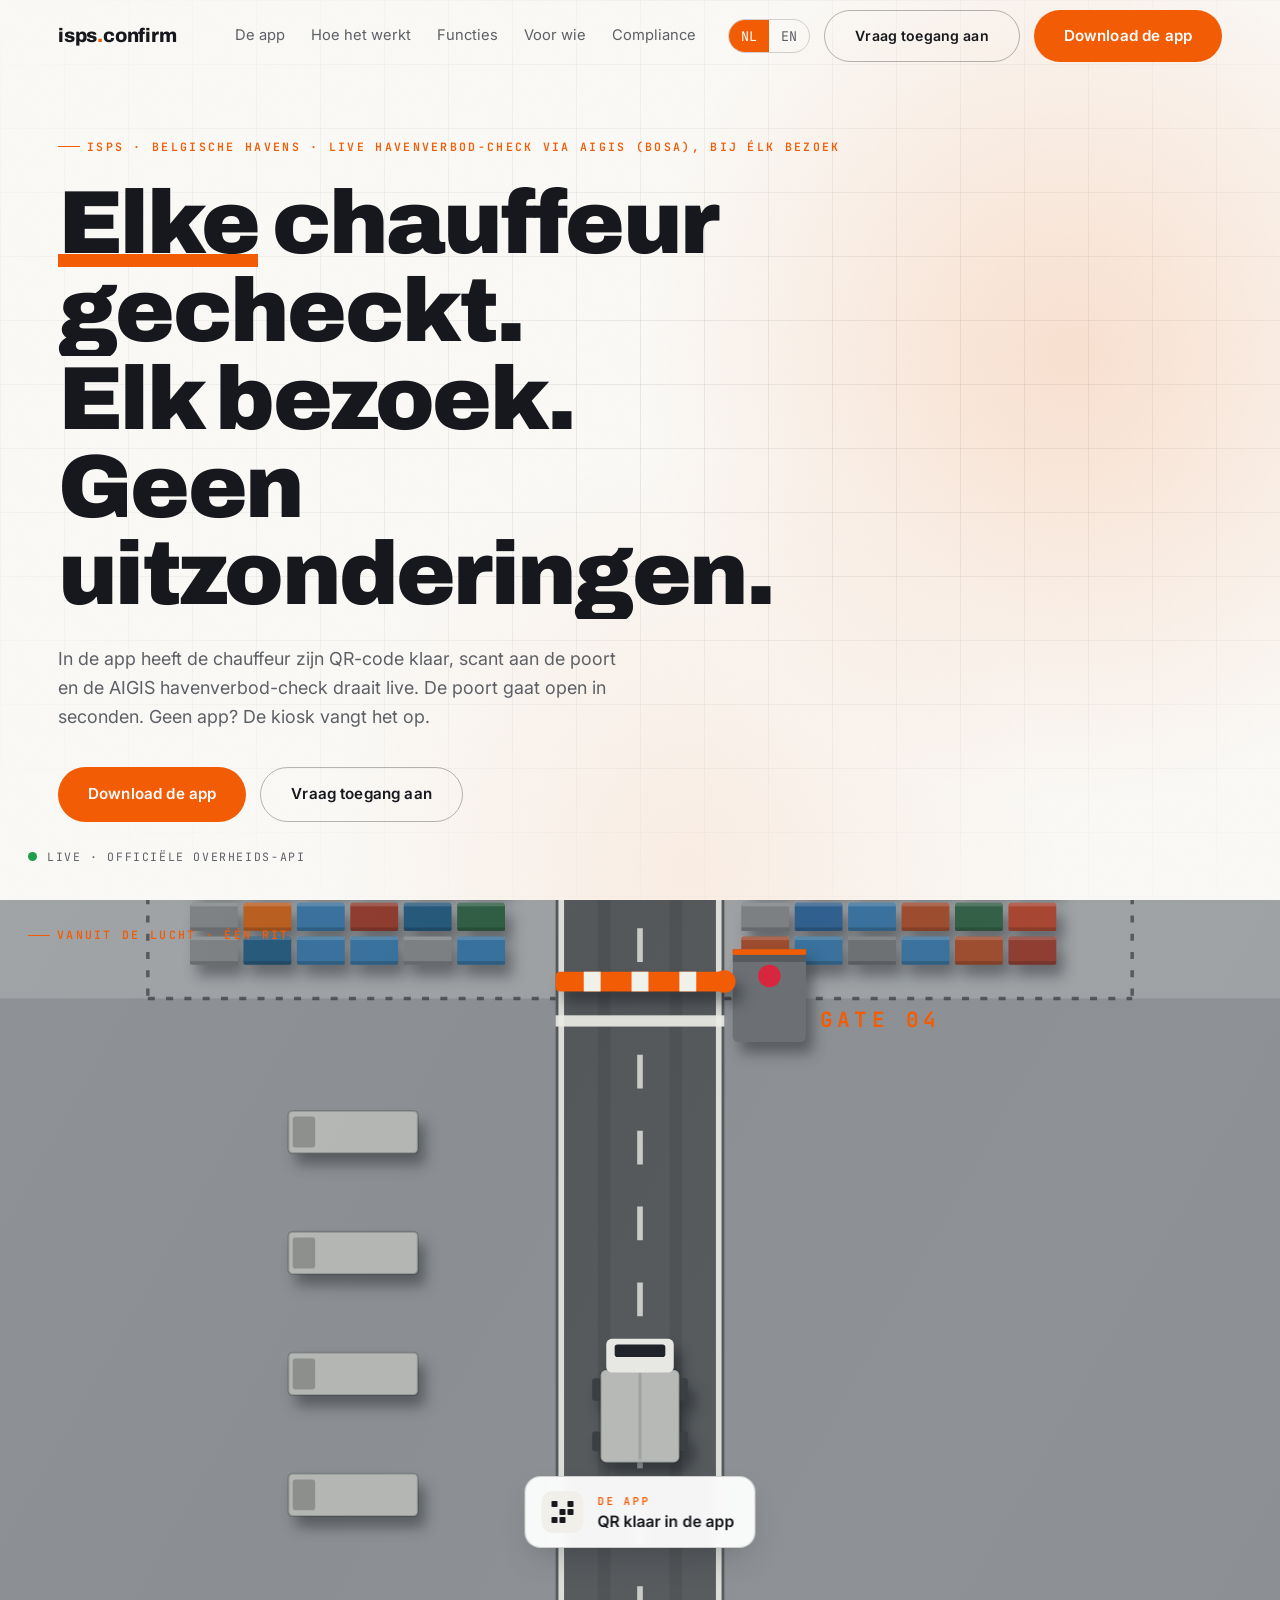
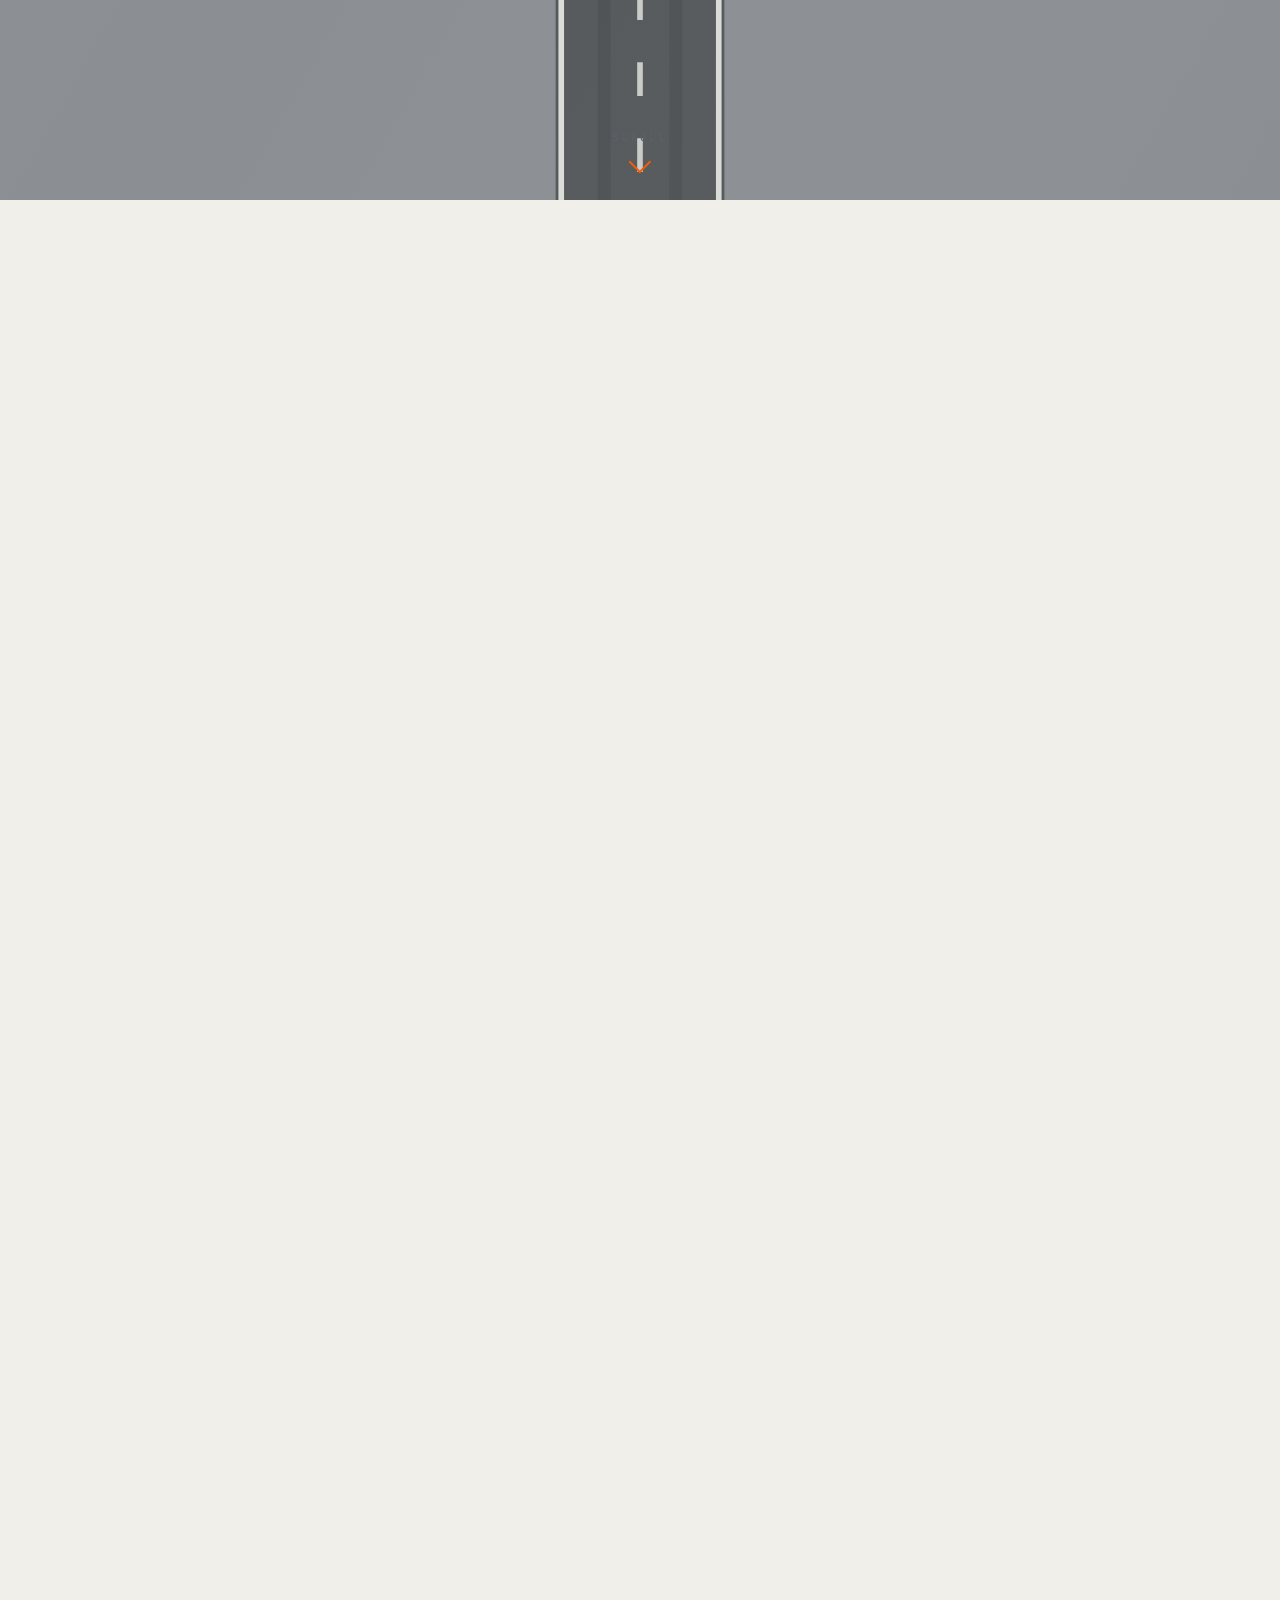
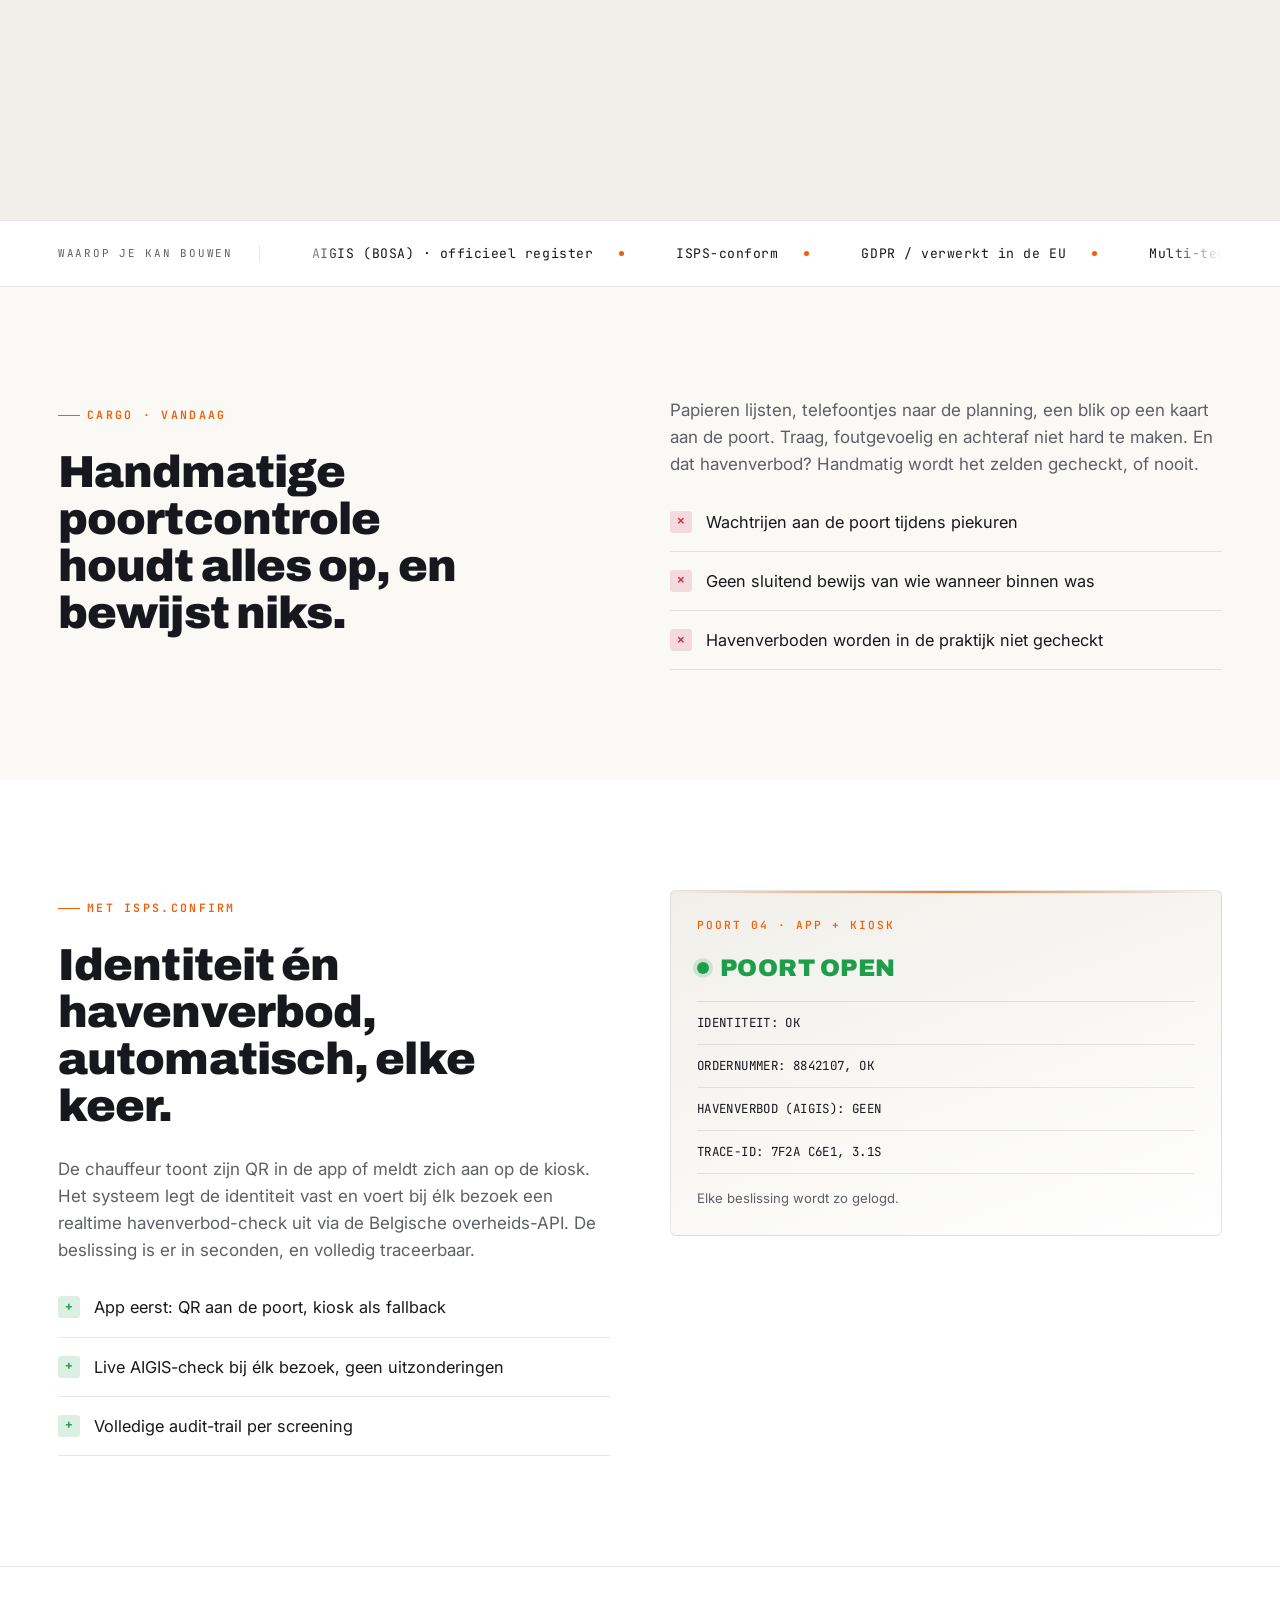
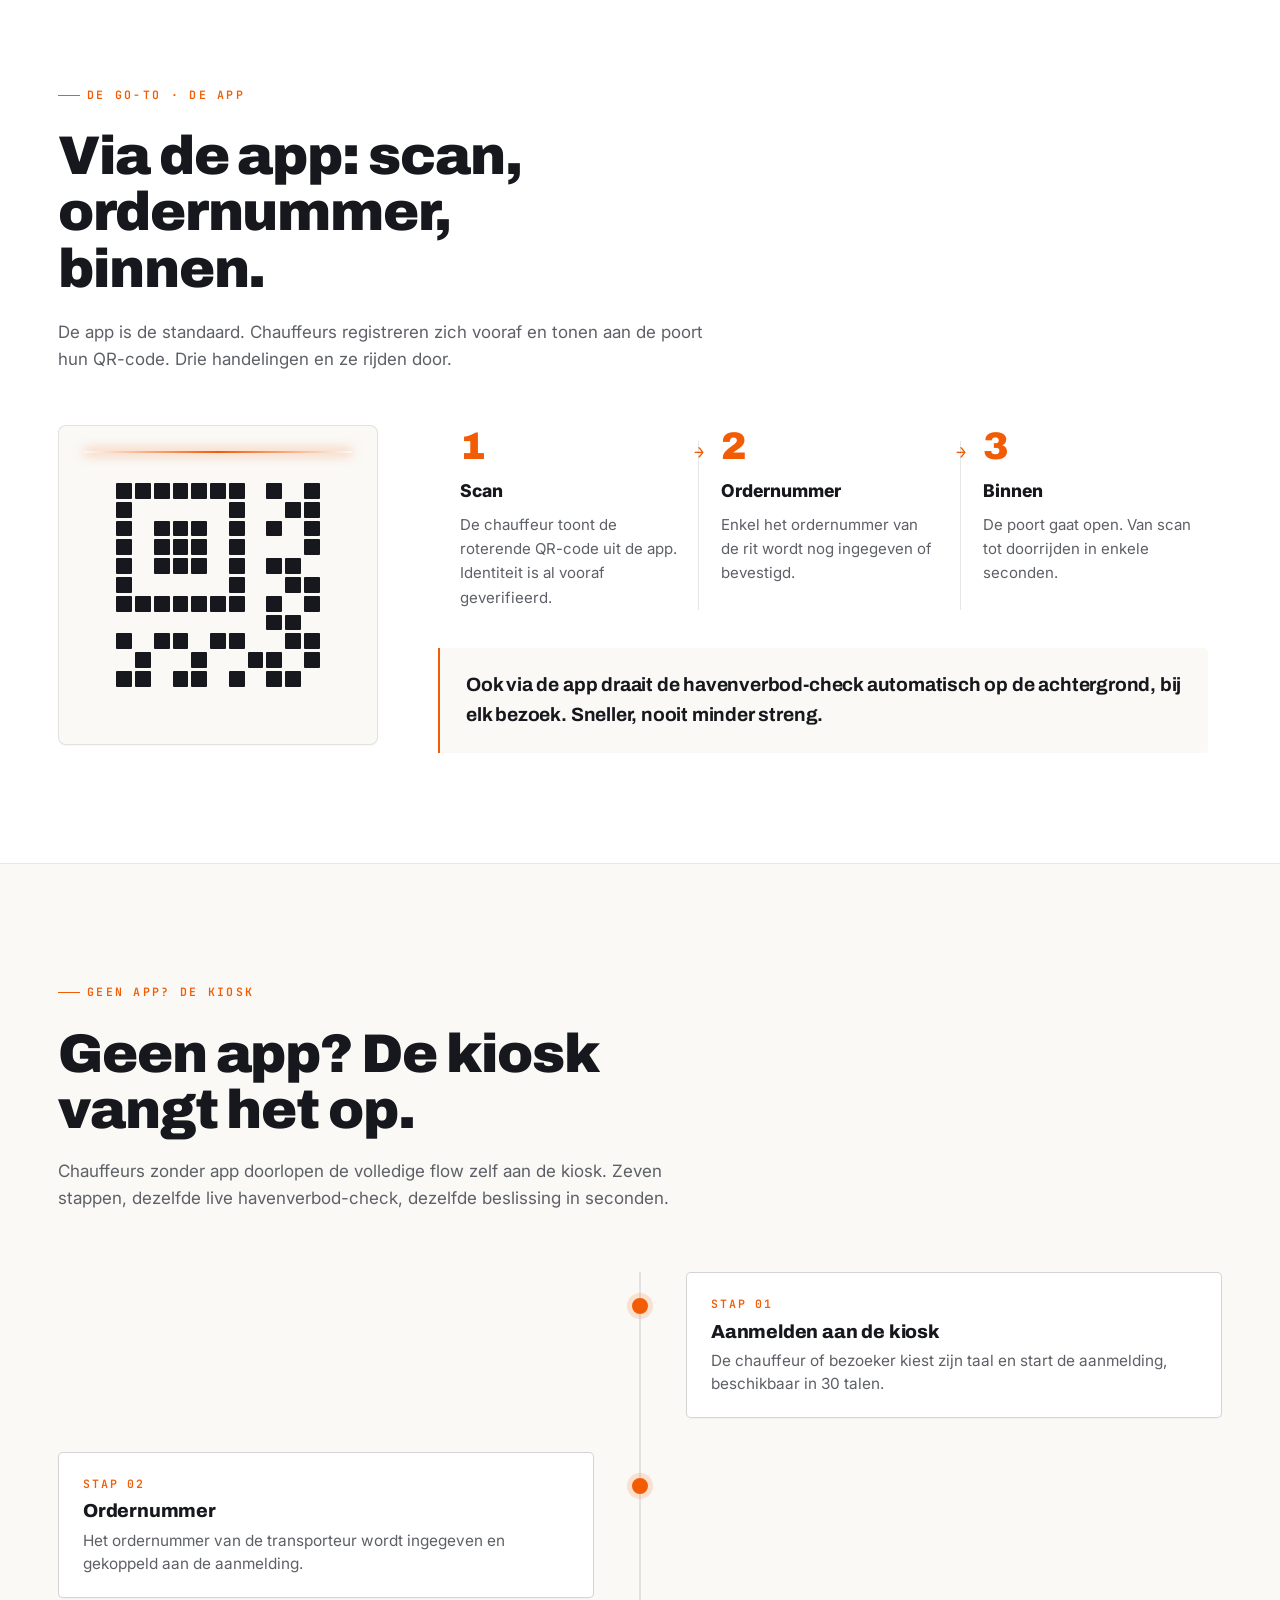
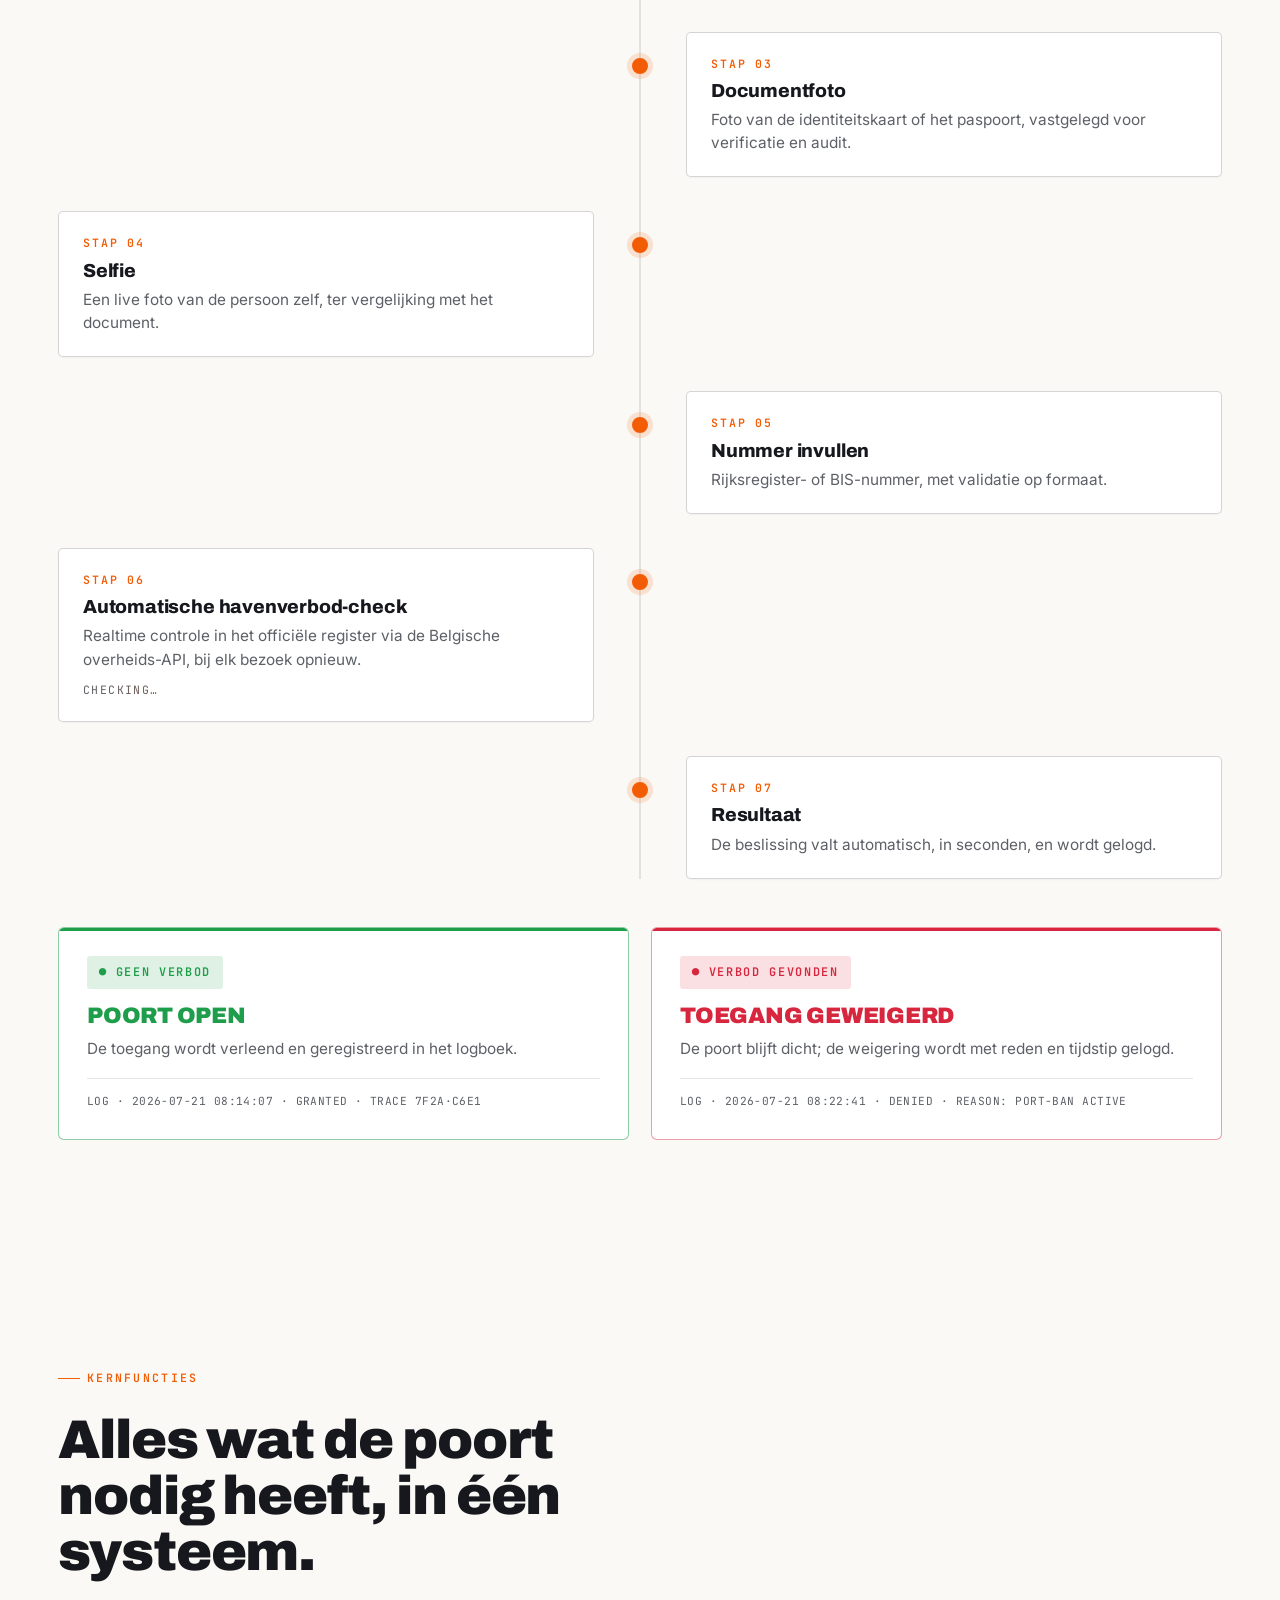
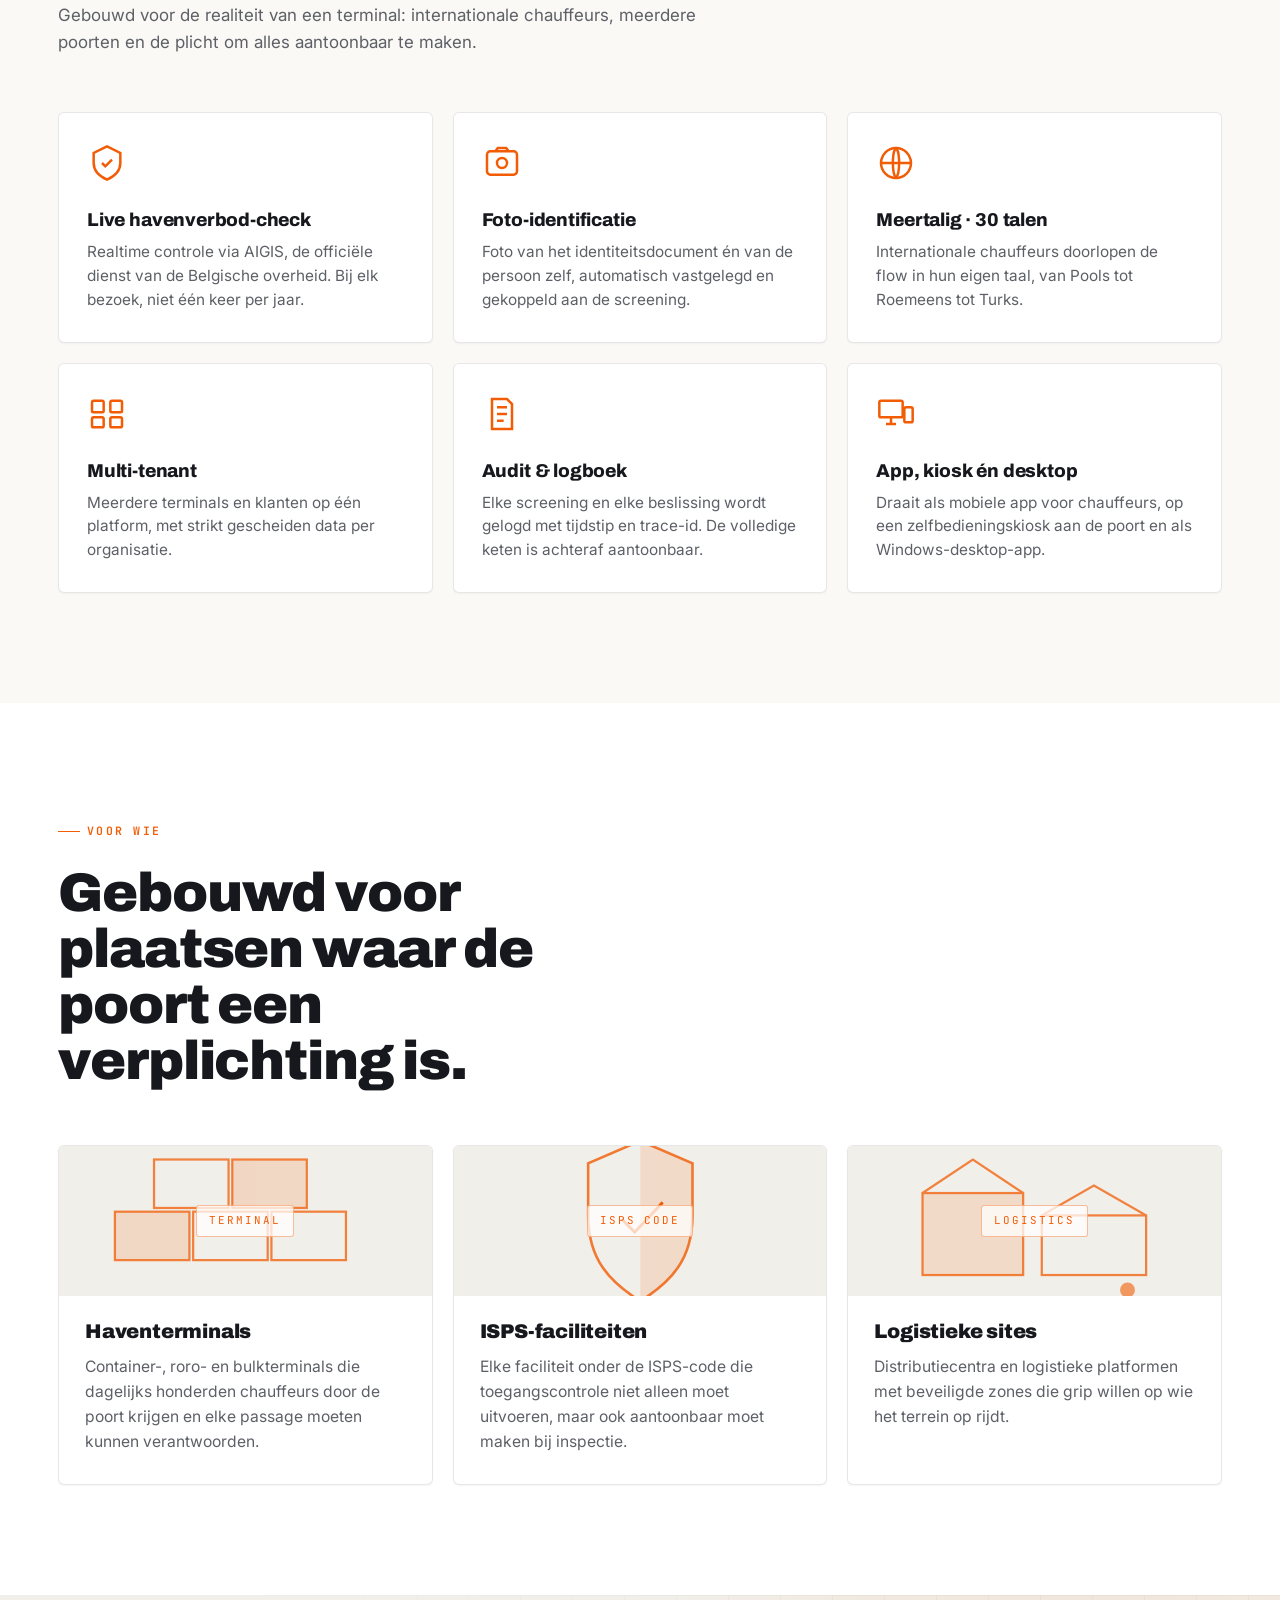
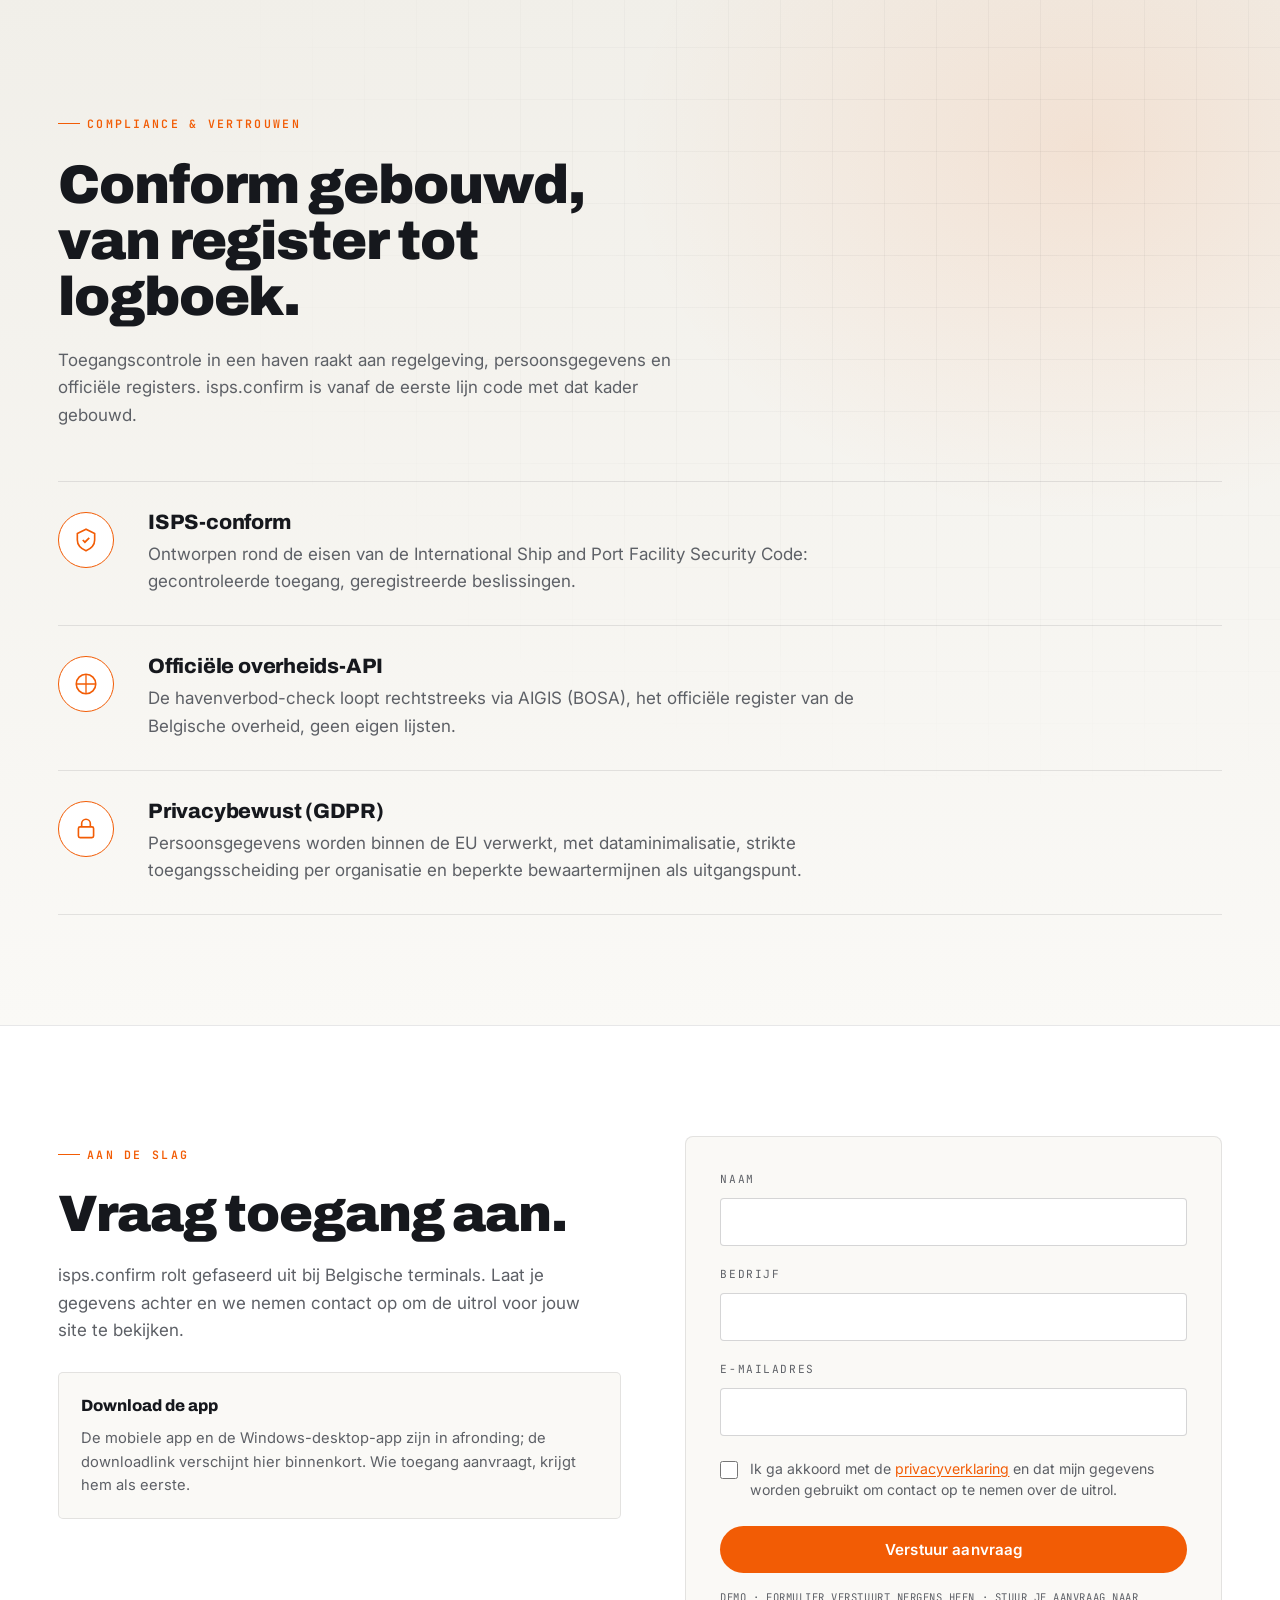
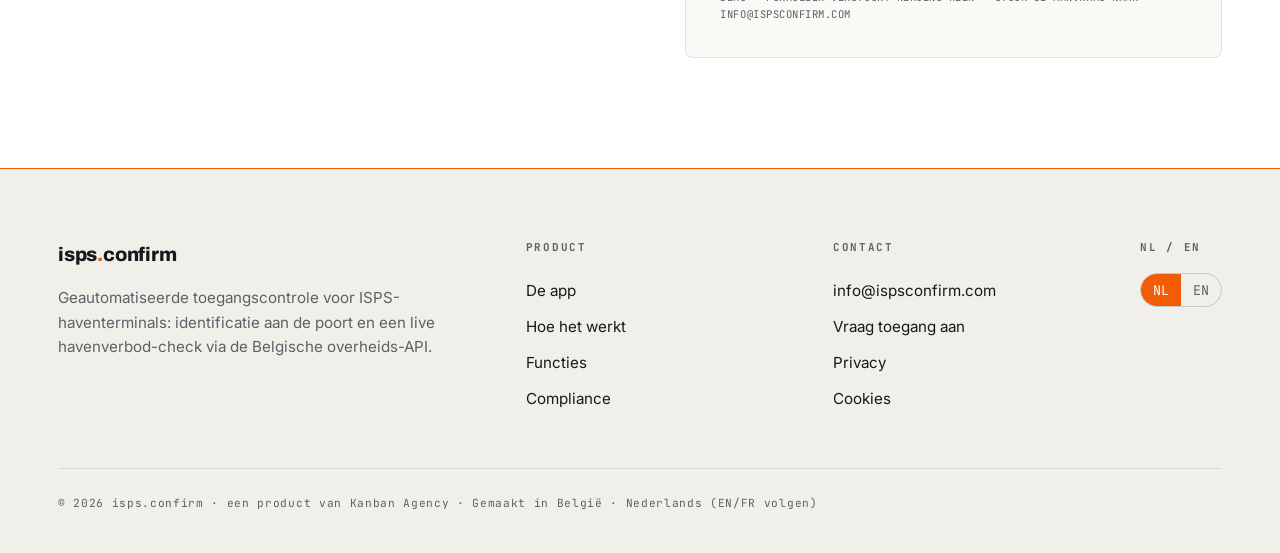
==== commit 58bec29e: "Slotzin tot aangemeld + privacy- en cookieverklaring" ====
--- a/index.html
+++ b/index.html
@@ -255,7 +255,6 @@
 .sc-chip[data-stage="b"] .g-spin{display:block}
 .sc-chip[data-stage="b"].resolved .g-spin{display:none}
 .sc-chip[data-stage="b"].resolved .g-ok{display:grid}
-.sc-chip[data-stage="d"] .g-ok{display:grid}
 .sc-chip[data-stage="c"] .g-ok{display:grid}
 
 /* light wash over the whole scene during the aerial reveal, fades in with the closing line */
@@ -461,6 +460,8 @@
 .field input:focus{outline:none;border-color:var(--accent)}
 .consent{display:flex;gap:12px;align-items:flex-start;margin:22px 0 26px;font-size:.88rem;color:var(--text-dim);line-height:1.5}
 .consent input{margin-top:3px;width:18px;height:18px;accent-color:var(--accent);flex:0 0 auto}
+.consent a{color:var(--accent);text-decoration:underline;text-underline-offset:2px}
+.consent a:hover{color:var(--accent-h)}
 .form-note{font-family:var(--mono);font-size:.66rem;color:var(--text-dim);margin-top:16px;letter-spacing:.05em}
 .form-success{display:none;text-align:center;padding:30px 10px}
 .form-success.show{display:block}
@@ -581,12 +582,12 @@
   <div class="wrap">
     <div class="hero-content">
       <span class="eyebrow hero-eyebrow" data-i18n="hero.eyebrow">ISPS · BELGISCHE HAVENS · LIVE HAVENVERBOD-CHECK VIA AIGIS (BOSA), BIJ ÉLK BEZOEK</span>
-      <h1 aria-label="Toegangscontrole voor haventerminals, geautomatiseerd.">
-        <span class="line"><span data-i18n="hero.h1a">Toegangscontrole voor</span></span>
-        <span class="line"><span data-i18n="hero.h1b">haventerminals,</span></span>
-        <span class="line"><span data-i18n="hero.h1c"><span class="underline-lime">geautomatiseerd</span>.</span></span>
+      <h1 aria-label="Elke chauffeur gecheckt. Elk bezoek. Geen uitzonderingen.">
+        <span class="line"><span data-i18n="hero.h1a"><span class="underline-lime">Elke</span> chauffeur gecheckt.</span></span>
+        <span class="line"><span data-i18n="hero.h1b">Elk bezoek.</span></span>
+        <span class="line"><span data-i18n="hero.h1c">Geen uitzonderingen.</span></span>
       </h1>
-      <p class="hero-sub" data-i18n="hero.sub">isps.confirm identificeert chauffeurs en bezoekers aan de poort en controleert elk bezoek live op een havenverbod in seconden, zonder tussenkomst.</p>
+      <p class="hero-sub" data-i18n="hero.sub">In de app heeft de chauffeur zijn QR-code klaar, scant aan de poort en de AIGIS havenverbod-check draait live. De poort gaat open in seconden. Geen app? De kiosk vangt het op.</p>
       <div class="hero-ctas">
         <a href="#signup" class="btn btn-primary"><span data-i18n="cta.download">Download de app</span></a>
         <a href="#signup" class="btn btn-ghost"><span data-i18n="cta.access">Vraag toegang aan</span></a>
@@ -780,7 +781,7 @@
         <div class="fast-steps">
           <div class="fast-step"><span class="connector">→</span><div class="fast-num">1</div><h4 data-i18n="fast.s1t">Scan</h4><p data-i18n="fast.s1d">De chauffeur toont de roterende QR-code uit de app. Identiteit is al vooraf geverifieerd.</p></div>
           <div class="fast-step"><span class="connector">→</span><div class="fast-num">2</div><h4 data-i18n="fast.s2t">Ordernummer</h4><p data-i18n="fast.s2d">Enkel het ordernummer van de rit wordt nog ingegeven of bevestigd.</p></div>
-          <div class="fast-step"><div class="fast-num">3</div><h4 data-i18n="fast.s3t">Aangemeld</h4><p data-i18n="fast.s3d">De poort gaat open. Van scan tot doorrijden in enkele seconden.</p></div>
+          <div class="fast-step"><div class="fast-num">3</div><h4 data-i18n="fast.s3t">Binnen</h4><p data-i18n="fast.s3d">De poort gaat open. Van scan tot doorrijden in enkele seconden.</p></div>
         </div>
         <p class="fast-closer" data-i18n="fast.closer">Ook via de app draait de havenverbod-check automatisch op de achtergrond, bij elk bezoek. Sneller, nooit minder streng.</p>
       </div>
@@ -940,9 +941,9 @@
           <div class="field"><label data-i18n="sign.fName">Naam</label><input type="text" name="name" required autocomplete="name"></div>
           <div class="field"><label data-i18n="sign.fCompany">Bedrijf</label><input type="text" name="company" required autocomplete="organization"></div>
           <div class="field"><label data-i18n="sign.fEmail">E-mailadres</label><input type="email" name="email" required autocomplete="email"></div>
-          <label class="consent"><input type="checkbox" required id="consent"><span data-i18n="sign.consent">Ik ga akkoord dat mijn gegevens worden gebruikt om contact op te nemen over de uitrol. (verplicht)</span></label>
+          <label class="consent"><input type="checkbox" required id="consent"><span data-i18n="sign.consent">Ik ga akkoord met de <a href="privacy.html">privacyverklaring</a> en dat mijn gegevens worden gebruikt om contact op te nemen over de uitrol.</span></label>
           <button type="submit" class="btn btn-primary" style="width:100%"><span data-i18n="sign.btn">Verstuur aanvraag</span></button>
-          <p class="form-note" data-i18n="sign.note">Je mailprogramma opent om de aanvraag te versturen naar info@ispsconfirm.com.</p>
+          <p class="form-note" data-i18n="sign.note">DEMO · FORMULIER VERSTUURT NERGENS HEEN · STUUR JE AANVRAAG NAAR INFO@ISPSCONFIRM.COM</p>
         </form>
         <div class="form-success" id="formSuccess">
           <div class="ok-ring">✓</div>
@@ -973,6 +974,8 @@
         <h4 data-i18n="foot.contact">Contact</h4>
         <a href="mailto:info@ispsconfirm.com">info@ispsconfirm.com</a>
         <a href="#signup" data-i18n="cta.access">Vraag toegang aan</a>
+        <a href="privacy.html" data-i18n="foot.privacy">Privacy</a>
+        <a href="cookies.html" data-i18n="foot.cookies">Cookies</a>
       </div>
       <div class="foot-col">
         <h4 data-i18n="foot.lang">NL / EN</h4>
@@ -999,15 +1002,14 @@
       "nav.app":"De app","nav.how":"Hoe het werkt","nav.features":"Functies","nav.who":"Voor wie","nav.compliance":"Compliance",
       "cta.download":"Download de app","cta.access":"Vraag toegang aan",
       "hero.eyebrow":"ISPS · BELGISCHE HAVENS · LIVE HAVENVERBOD-CHECK VIA AIGIS (BOSA), BIJ ÉLK BEZOEK",
-      "hero.h1a":"Toegangscontrole voor","hero.h1b":"haventerminals,","hero.h1c":"<span class='underline-lime'>geautomatiseerd</span>.",
-      "hero.sub":"isps.confirm identificeert chauffeurs en bezoekers aan de poort en controleert elk bezoek live op een havenverbod in seconden, zonder tussenkomst.",
+      "hero.h1a":"<span class='underline-lime'>Elke</span> chauffeur gecheckt.","hero.h1b":"Elk bezoek.","hero.h1c":"Geen uitzonderingen.",
+      "hero.sub":"In de app heeft de chauffeur zijn QR-code klaar, scant aan de poort en de AIGIS havenverbod-check draait live. De poort gaat open in seconden. Geen app? De kiosk vangt het op.",
       "hero.status":"LIVE · officiële overheids-API",
       "term.eyebrow":"VANUIT DE LUCHT · ÉÉN RIT","term.aria":"Vanuit de lucht: een chauffeur rijdt de terminal op, van de app tot binnen.","term.scroll":"SCROLL",
       "term.aLabel":"DE APP","term.aText":"QR klaar in de app",
-      "term.bLabel":"AIGIS CHECK","term.bLine1":"Identiteit gecheckt op havenverbod","term.bLine2":"Ordernummer 8842107 bevestigd",
-      "term.dLabel":"POORT OPEN","term.dText":"Toegang verleend",
-      "term.cLabel":"AANGEMELD","term.cText":"Welkom op de terminal",
-      "term.final":"Van aankomst tot binnen, in seconden.",
+      "term.bLabel":"AIGIS CHECK","term.bOrder":"Ordernummer 8842107","term.bWait":"Havenverbod controleren","term.bDone":"Havenverbod: geen",
+      "term.cLabel":"BINNEN","term.cText":"Welkom op de terminal",
+      "term.final":"Van aankomst tot aangemeld, in seconden.",
       "proof.label":"Waarop je kan bouwen",
       "prob.eyebrow":"CARGO · VANDAAG","prob.h":"Handmatige poortcontrole houdt alles op, en bewijst niks.",
       "prob.body":"Papieren lijsten, telefoontjes naar de planning, een blik op een kaart aan de poort. Traag, foutgevoelig en achteraf niet hard te maken. En dat havenverbod? Handmatig wordt het zelden gecheckt, of nooit.",
@@ -1032,7 +1034,7 @@
       "fast.intro":"De app is de standaard. Chauffeurs registreren zich vooraf en tonen aan de poort hun QR-code. Drie handelingen en ze rijden door.",
       "fast.s1t":"Scan","fast.s1d":"De chauffeur toont de roterende QR-code uit de app. Identiteit is al vooraf geverifieerd.",
       "fast.s2t":"Ordernummer","fast.s2d":"Enkel het ordernummer van de rit wordt nog ingegeven of bevestigd.",
-      "fast.s3t":"Aangemeld","fast.s3d":"De poort gaat open. Van scan tot doorrijden in enkele seconden.",
+      "fast.s3t":"Binnen","fast.s3d":"De poort gaat open. Van scan tot doorrijden in enkele seconden.",
       "fast.closer":"Ook via de app draait de havenverbod-check automatisch op de achtergrond, bij elk bezoek. Sneller, nooit minder streng.",
       "feat.eyebrow":"KERNFUNCTIES","feat.h":"Alles wat de poort nodig heeft, in één systeem.",
       "feat.intro":"Gebouwd voor de realiteit van een terminal: internationale chauffeurs, meerdere poorten en de plicht om alles aantoonbaar te maken.",
@@ -1055,26 +1057,25 @@
       "sign.body":"isps.confirm rolt gefaseerd uit bij Belgische terminals. Laat je gegevens achter en we nemen contact op om de uitrol voor jouw site te bekijken.",
       "sign.noticeT":"Download de app","sign.noticeD":"De mobiele app en de Windows-desktop-app zijn in afronding; de downloadlink verschijnt hier binnenkort. Wie toegang aanvraagt, krijgt hem als eerste.",
       "sign.fName":"Naam","sign.fCompany":"Bedrijf","sign.fEmail":"E-mailadres",
-      "sign.consent":"Ik ga akkoord dat mijn gegevens worden gebruikt om contact op te nemen over de uitrol. (verplicht)",
-      "sign.btn":"Verstuur aanvraag","sign.note":"Je mailprogramma opent om de aanvraag te versturen naar info@ispsconfirm.com.",
+      "sign.consent":"Ik ga akkoord met de <a href=\"privacy.html\">privacyverklaring</a> en dat mijn gegevens worden gebruikt om contact op te nemen over de uitrol.",
+      "sign.btn":"Verstuur aanvraag","sign.note":"DEMO · FORMULIER VERSTUURT NERGENS HEEN · STUUR JE AANVRAAG NAAR INFO@ISPSCONFIRM.COM",
       "sign.okT":"Bedankt","sign.okD":"je aanvraag is ontvangen. We nemen binnenkort contact met je op om de uitrol voor jouw terminal te bespreken.",
       "foot.tag":"Geautomatiseerde toegangscontrole voor ISPS-haventerminals: identificatie aan de poort en een live havenverbod-check via de Belgische overheids-API.",
-      "foot.product":"Product","foot.contact":"Contact","foot.lang":"NL / EN",
+      "foot.product":"Product","foot.contact":"Contact","foot.lang":"NL / EN","foot.privacy":"Privacy","foot.cookies":"Cookies",
       "foot.copy":"© 2026 isps.confirm · een product van Kanban Agency · Gemaakt in België · Nederlands (EN/FR volgen)"
     },
     en:{
       "nav.app":"The app","nav.how":"How it works","nav.features":"Features","nav.who":"Who it's for","nav.compliance":"Compliance",
       "cta.download":"Download the app","cta.access":"Request access",
       "hero.eyebrow":"ISPS · BELGIAN PORTS · LIVE PORT-BAN CHECK VIA AIGIS (BOSA), ON EVERY SINGLE VISIT",
-      "hero.h1a":"Access control for","hero.h1b":"port terminals,","hero.h1c":"<span class='underline-lime'>automated</span>.",
-      "hero.sub":"isps.confirm identifies drivers and visitors at the gate and checks every visit live for a port ban in seconds, without intervention.",
+      "hero.h1a":"Every driver <span class='underline-lime'>checked</span>.","hero.h1b":"Every visit.","hero.h1c":"No exceptions.",
+      "hero.sub":"In the app the driver has a QR code ready, scans at the gate and the AIGIS port-ban check runs live. The gate opens in seconds. No app? The kiosk has it covered.",
       "hero.status":"LIVE · official government API",
       "term.eyebrow":"FROM ABOVE · ONE TRIP","term.aria":"From above: a driver enters the terminal, from the app to inside.","term.scroll":"SCROLL",
       "term.aLabel":"THE APP","term.aText":"QR ready in the app",
-      "term.bLabel":"AIGIS CHECK","term.bLine1":"Identity checked for port ban","term.bLine2":"Order number 8842107 confirmed",
-      "term.dLabel":"GATE OPEN","term.dText":"Access granted",
-      "term.cLabel":"CHECKED IN","term.cText":"Welcome on the terminal",
-      "term.final":"From arrival to inside, in seconds.",
+      "term.bLabel":"AIGIS CHECK","term.bOrder":"Order number 8842107","term.bWait":"Checking port ban","term.bDone":"Port ban: none",
+      "term.cLabel":"IN","term.cText":"Onto the terminal",
+      "term.final":"From arrival to checked in, in seconds.",
       "proof.label":"What you can build on",
       "prob.eyebrow":"CARGO · TODAY","prob.h":"Manual gate control slows everything down, and proves nothing.",
       "prob.body":"Paper lists, phone calls to planning, a glance at an ID card at the gate. Slow, error-prone and impossible to stand behind after the fact. And that port ban? By hand, it's rarely checked, or never.",
@@ -1099,7 +1100,7 @@
       "fast.intro":"The app is the default. Drivers register beforehand and show their QR code at the gate. Three actions and they drive through.",
       "fast.s1t":"Scan","fast.s1d":"The driver shows the rotating QR code from the app. Identity is already verified.",
       "fast.s2t":"Order number","fast.s2d":"Only the trip's order number is entered or confirmed.",
-      "fast.s3t":"Checked in","fast.s3d":"The gate opens. From scan to driving through in seconds.",
+      "fast.s3t":"In","fast.s3d":"The gate opens. From scan to driving through in seconds.",
       "fast.closer":"Through the app too, the port-ban check runs automatically in the background, on every visit. Faster, never less strict.",
       "feat.eyebrow":"CORE FEATURES","feat.h":"Everything the gate needs, in one system.",
       "feat.intro":"Built for the reality of a terminal: international drivers, multiple gates and the duty to make everything provable.",
@@ -1122,16 +1123,16 @@
       "sign.body":"isps.confirm is rolling out in phases at Belgian terminals. Leave your details and we'll get in touch to look at the rollout for your site.",
       "sign.noticeT":"Download the app","sign.noticeD":"The mobile app and the Windows desktop app are being finalised; the download link will appear here soon. Request access and you'll get it first.",
       "sign.fName":"Name","sign.fCompany":"Company","sign.fEmail":"Email address",
-      "sign.consent":"I agree that my details may be used to contact me about the rollout. (required)",
-      "sign.btn":"Send request","sign.note":"Your mail app opens to send the request to info@ispsconfirm.com.",
+      "sign.consent":"I agree with the <a href=\"privacy.html\">privacy notice</a> and that my details may be used to contact me about the rollout.",
+      "sign.btn":"Send request","sign.note":"DEMO · THIS FORM SUBMITS NOWHERE · SEND YOUR REQUEST TO INFO@ISPSCONFIRM.COM",
       "sign.okT":"Thanks","sign.okD":"your request has been received. We'll be in touch soon to discuss the rollout for your terminal.",
       "foot.tag":"Automated access control for ISPS port terminals: identification at the gate and a live port-ban check through the Belgian government API.",
-      "foot.product":"Product","foot.contact":"Contact","foot.lang":"NL / EN",
+      "foot.product":"Product","foot.contact":"Contact","foot.lang":"NL / EN","foot.privacy":"Privacy","foot.cookies":"Cookies",
       "foot.copy":"© 2026 isps.confirm · a product of Kanban Agency · Made in Belgium · Dutch (EN/FR to follow)"
     }
   };
 
-  var HTML_KEYS = {"hero.h1a":1,"hero.h1b":1,"hero.h1c":1};
+  var HTML_KEYS = {"hero.h1a":1,"hero.h1b":1,"hero.h1c":1,"sign.consent":1};
   var current = "nl";
 
   function applyLang(lang){
@@ -1287,16 +1288,8 @@
     form.addEventListener("submit", function(ev){
       ev.preventDefault();
       if(!form.checkValidity()){ form.reportValidity(); return; }
-      var val = function(n){ var el = form.querySelector('[name="'+n+'"]'); return el ? el.value.trim() : ""; };
-      var en = current === "en";
-      var subject = en ? "Access request isps.confirm" : "Aanvraag toegang isps.confirm";
-      var body = en
-        ? ["Name: "+val("name"), "Company: "+val("company"), "Email: "+val("email")].join("\n")
-        : ["Naam: "+val("name"), "Bedrijf: "+val("company"), "E-mail: "+val("email")].join("\n");
-      var mailto = "mailto:info@ispsconfirm.com?subject="+encodeURIComponent(subject)+"&body="+encodeURIComponent(body);
       form.classList.add("hide");
       document.getElementById("formSuccess").classList.add("show");
-      window.location.href = mailto;
     });
   }
 
@@ -1321,26 +1314,24 @@
     function clamp(v,a,b){ return Math.max(a,Math.min(b,v)); }
     function smooth(t){ return t*t*(3-2*t); }
     // truck drives up the lane: approach, wait at the gate, through, onto the terminal
-    // truck: approach, then WAIT at the gate through the whole identity + order check,
-    // and only drive through once the barrier is fully open (at p=0.80)
     function truckYFor(p){
       if(p<0.30) return lerp(1360,1140,smooth(p/0.30));
-      if(p<0.80) return lerp(1140,1120,(p-0.30)/0.50);
-      if(p<0.94) return lerp(1120,620,smooth((p-0.80)/0.14));
-      return lerp(620,560,clamp((p-0.94)/0.06,0,1));
+      if(p<0.74) return lerp(1140,1120,(p-0.30)/0.44);
+      if(p<0.92) return lerp(1120,620,smooth((p-0.74)/0.18));
+      return lerp(620,560,clamp((p-0.92)/0.08,0,1));
     }
     function scaleFor(p){
       if(p<0.30) return lerp(1.0,1.12,smooth(p/0.30));
-      if(p<0.80) return lerp(1.12,1.3,(p-0.30)/0.50);
+      if(p<0.74) return lerp(1.12,1.3,(p-0.30)/0.44);
       return 1.3;
     }
     // camera: follow the truck, then ease into an aerial zoom-out that reaches the
     // full frame (water, ship, cranes, yard, gate) by p=0.95
     function camFor(p){
       var ty = truckYFor(p);
-      if(p < 0.90) return { s:scaleFor(p), cx:500, cy:ty };
-      var e = smooth(clamp((p-0.90)/0.08,0,1)); // fully out by 0.98
-      var s0 = scaleFor(0.90), cy0 = truckYFor(0.90);
+      if(p < 0.87) return { s:scaleFor(p), cx:500, cy:ty };
+      var e = smooth(clamp((p-0.87)/0.08,0,1)); // fully out by 0.95
+      var s0 = scaleFor(0.87), cy0 = truckYFor(0.87);
       return { s:lerp(s0, 0.48, e), cx:500, cy:lerp(cy0, 600, e) };
     }
     function buildScenery(){
@@ -1381,23 +1372,18 @@
     buildScenery();
     function renderCaption(){
       var dict = I18N[current];
-      // stages: a approach, b check at gate (identity first, then order), d gate open, c checked in
-      var key = curP<0.30 ? "a" : (curP<0.72 ? "b" : (curP<0.82 ? "d" : "c"));
-      var idOk = curP>=0.55;    // identity + havenverbod resolves mid wait
-      var orderOk = curP>=0.66; // order number confirmed, this triggers the barrier
+      var key = curP<0.30 ? "a" : (curP<0.74 ? "b" : "c");
+      var resolved = key==="b" && curP>=0.58;
+      var greenState = (key==="c") || resolved;
       chipLabel.textContent = dict["term."+key+"Label"] || "";
       chip.setAttribute("data-stage", key);
-      chip.classList.toggle("resolved", key==="b" && idOk);
-      chip.classList.toggle("green", (key==="d"||key==="c") || (key==="b" && idOk));
+      chip.classList.toggle("resolved", resolved);
+      chip.classList.toggle("green", greenState);
       if(key==="b"){
-        chipText.textContent = dict["term.bLine1"];
-        if(orderOk){
-          chipText2.innerHTML = '<span class="b2ok">&#10003;</span><span>'+dict["term.bLine2"]+'</span>';
-          chipText2.classList.add("on");
-        } else {
-          chipText2.textContent = "";
-          chipText2.classList.remove("on");
-        }
+        chipText.textContent = dict["term.bOrder"];
+        if(resolved){ chipText2.innerHTML = '<span class="b2ok">&#10003;</span><span>'+dict["term.bDone"]+'</span>'; }
+        else { chipText2.textContent = dict["term.bWait"]; }
+        chipText2.classList.add("on");
       } else {
         chipText.textContent = dict["term."+key+"Text"] || "";
         chipText2.textContent = "";
@@ -1410,20 +1396,17 @@
       var c = camFor(curP);
       cam.setAttribute("transform","translate("+(CX - c.s*c.cx)+" "+(CY - c.s*c.cy)+") scale("+c.s+")");
       truck.setAttribute("transform","translate(0 "+(truckYFor(curP) - BASEY)+")");
-      // barrier hinges at the booth side (560,1058) and swings AWAY from the lane,
-      // clockwise (+90) so the arm comes to rest parallel beside the lane on the booth
-      // side and never crosses the truck. Fully open by 0.80, before the truck moves.
-      var open = clamp((curP-0.72)/0.08,0,1);
-      barrier.setAttribute("transform","rotate("+(90*open)+" 560 1058)");
-      var green = curP>=0.70;
+      var open = clamp((curP-0.72)/0.10,0,1);
+      barrier.setAttribute("transform","rotate("+(-78*open)+" 560 1058)");
+      var green = curP>=0.60;
       lightGreen.style.opacity = green ? 1 : 0;
       lightRed.style.opacity = green ? 0 : 1;
       if(hint) hint.style.opacity = curP>0.04 ? 0 : 1;
       renderCaption();
       // aerial reveal wash + closing line, scroll driven so contrast holds through the fade
-      var reveal = smooth(clamp((curP-0.90)/0.08,0,1));
+      var reveal = smooth(clamp((curP-0.87)/0.08,0,1));
       if(wash) wash.style.opacity = (reveal*0.6).toFixed(3);
-      var fo = smooth(clamp((curP-0.92)/0.06,0,1));
+      var fo = smooth(clamp((curP-0.89)/0.06,0,1));
       finalLine.style.opacity = fo.toFixed(3);
       finalLine.classList.toggle("show", fo>0.02);
       chip.style.opacity = (1-fo).toFixed(3);
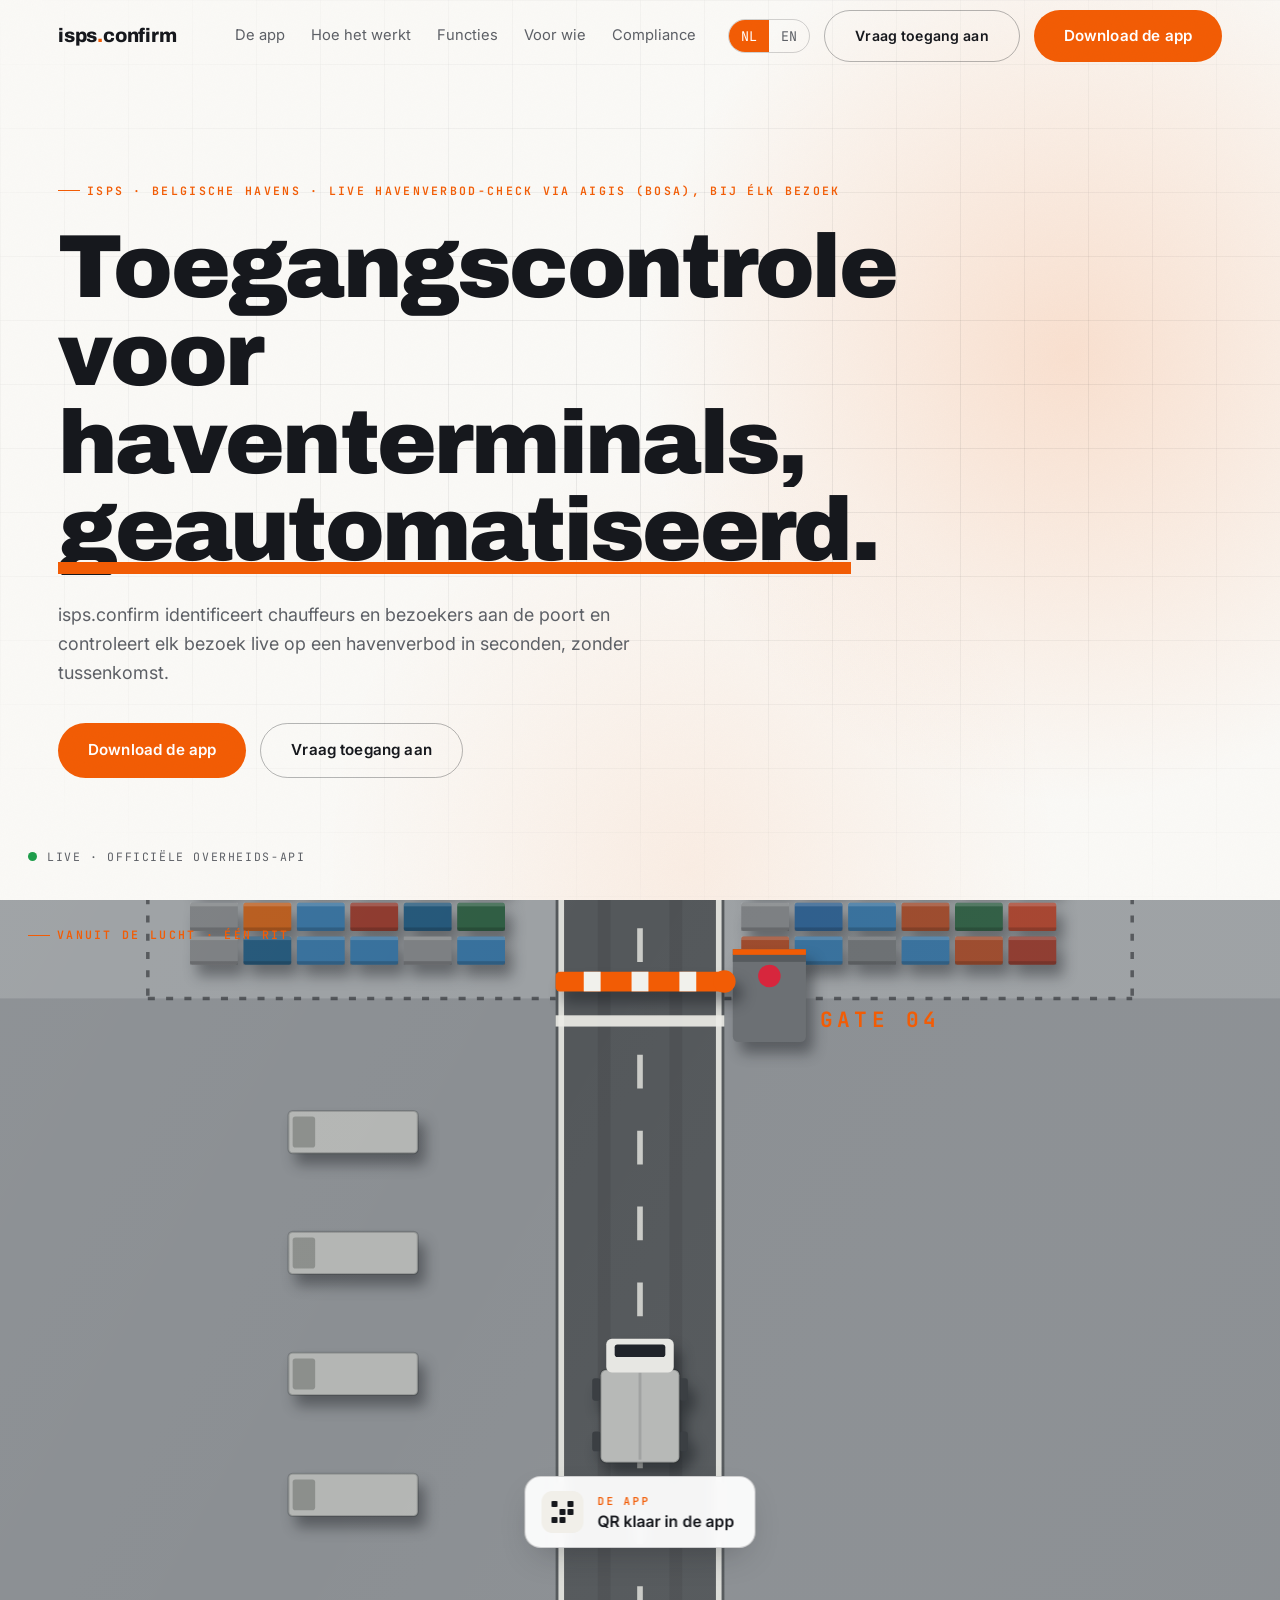
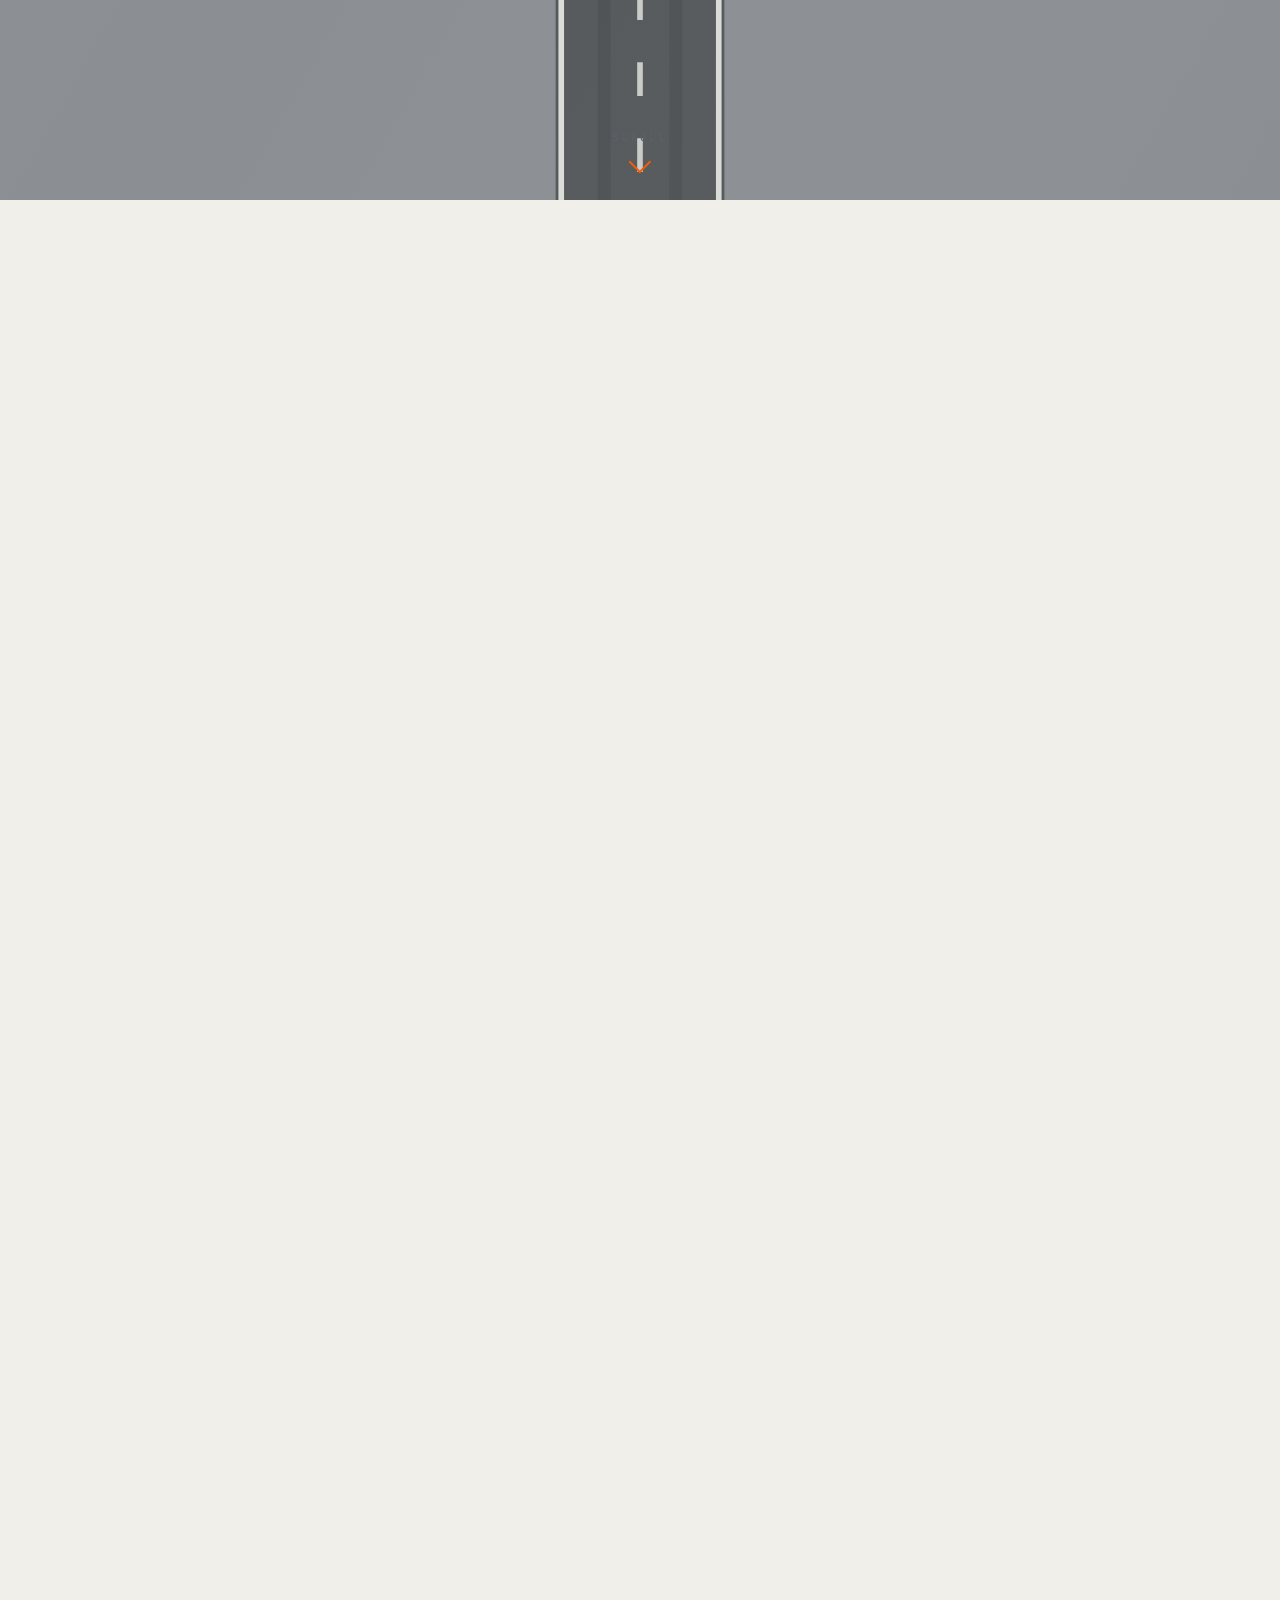
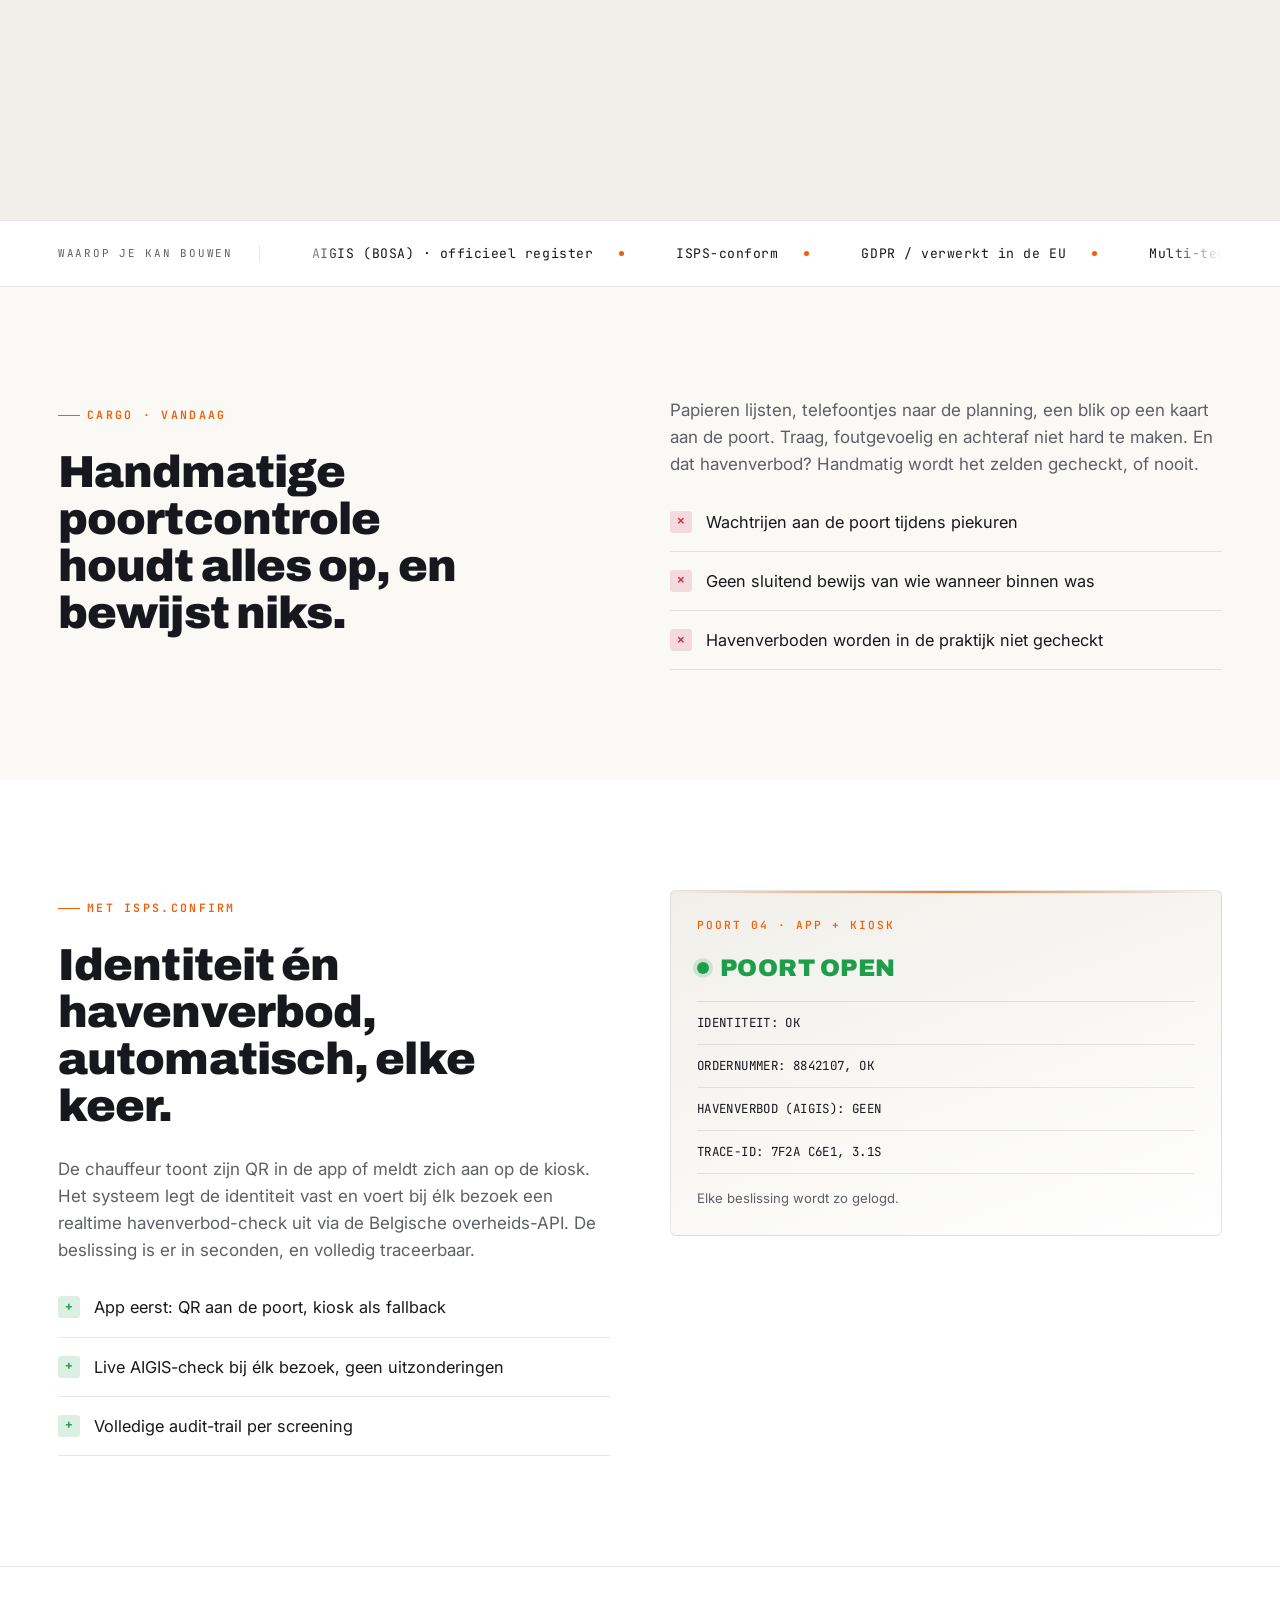
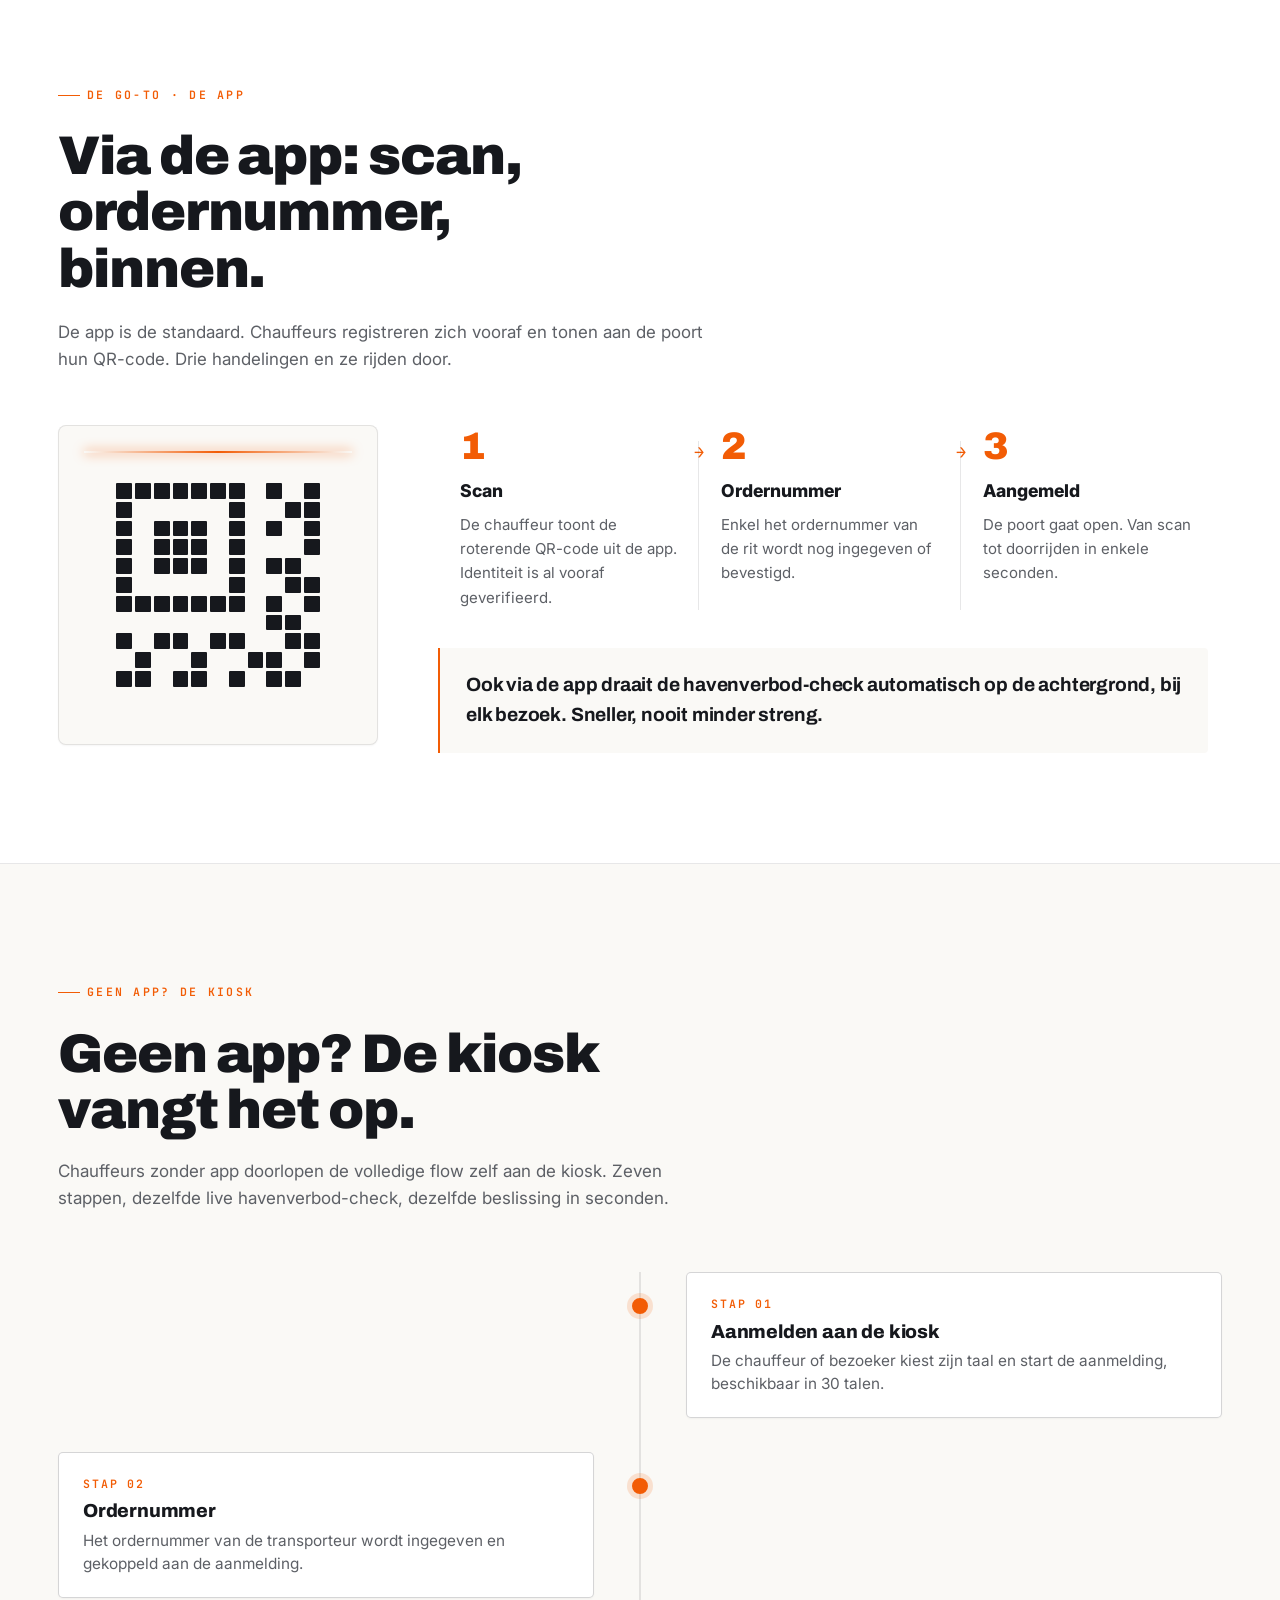
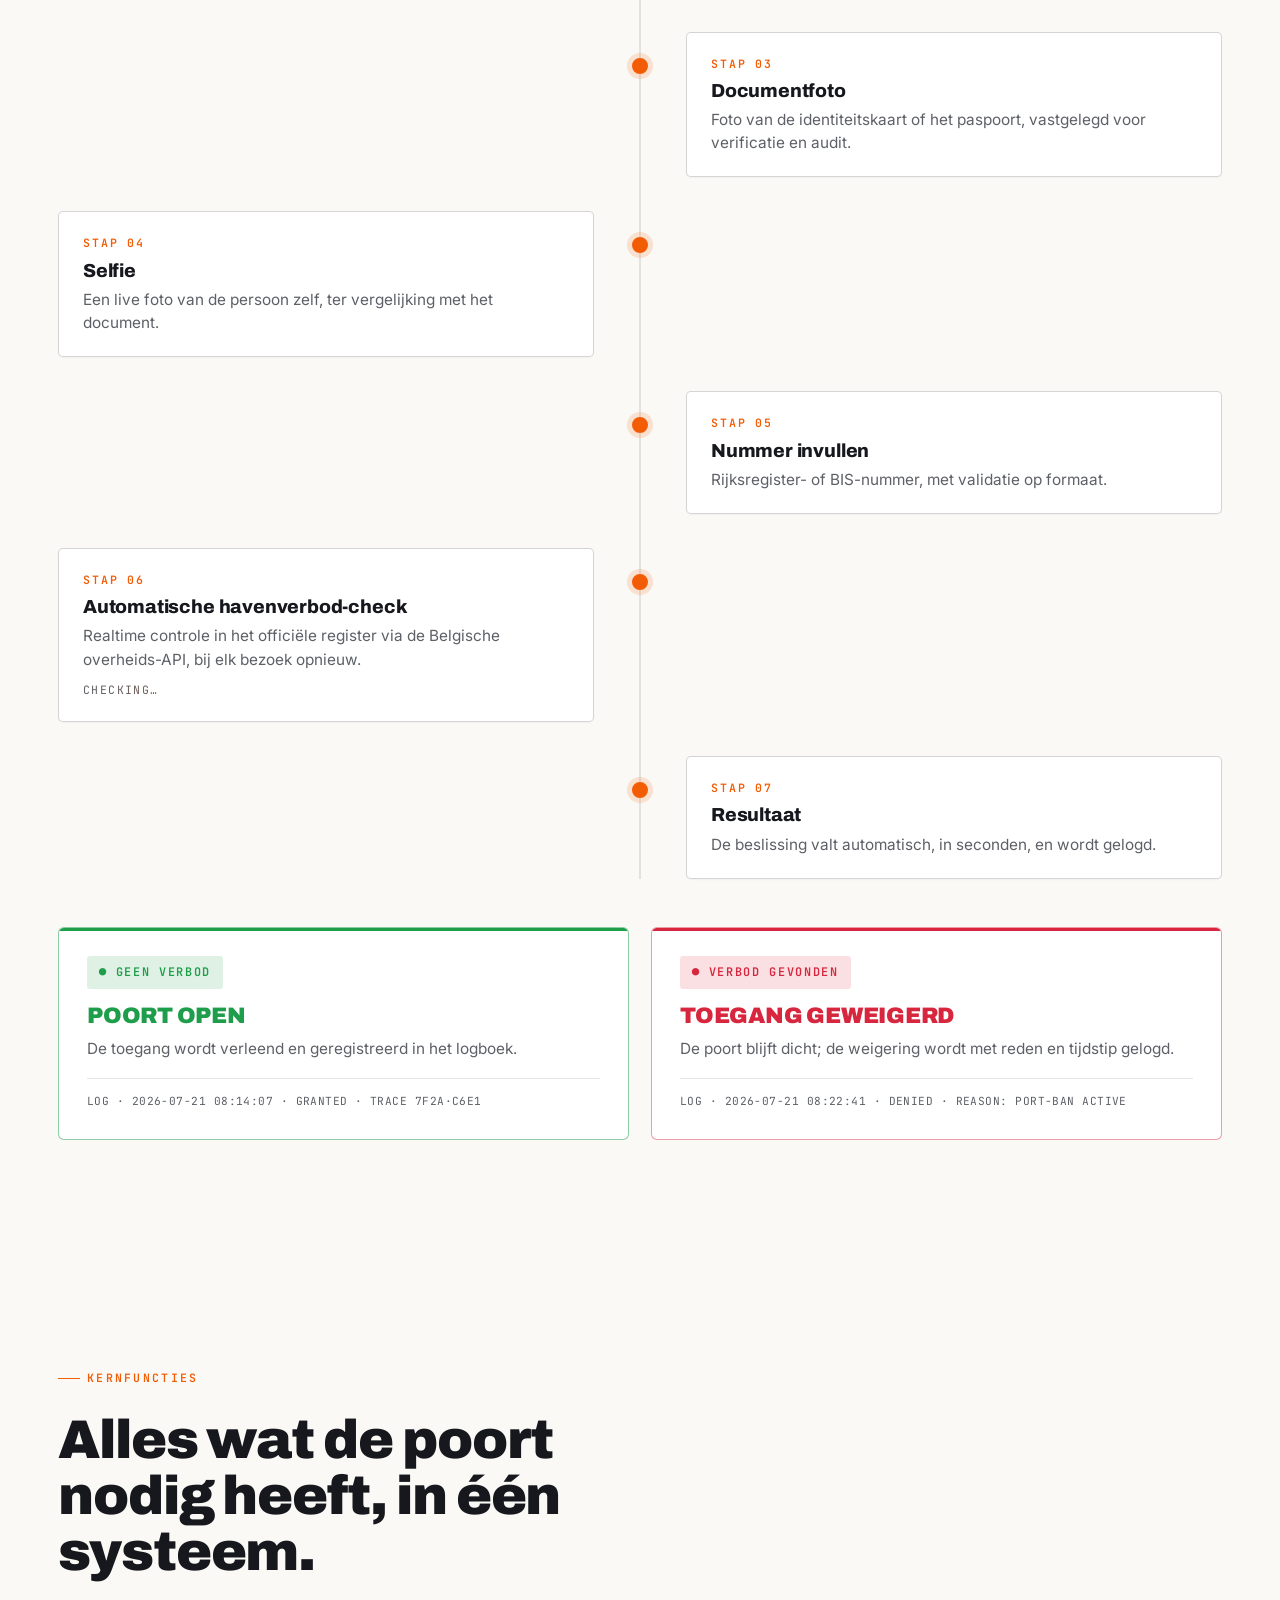
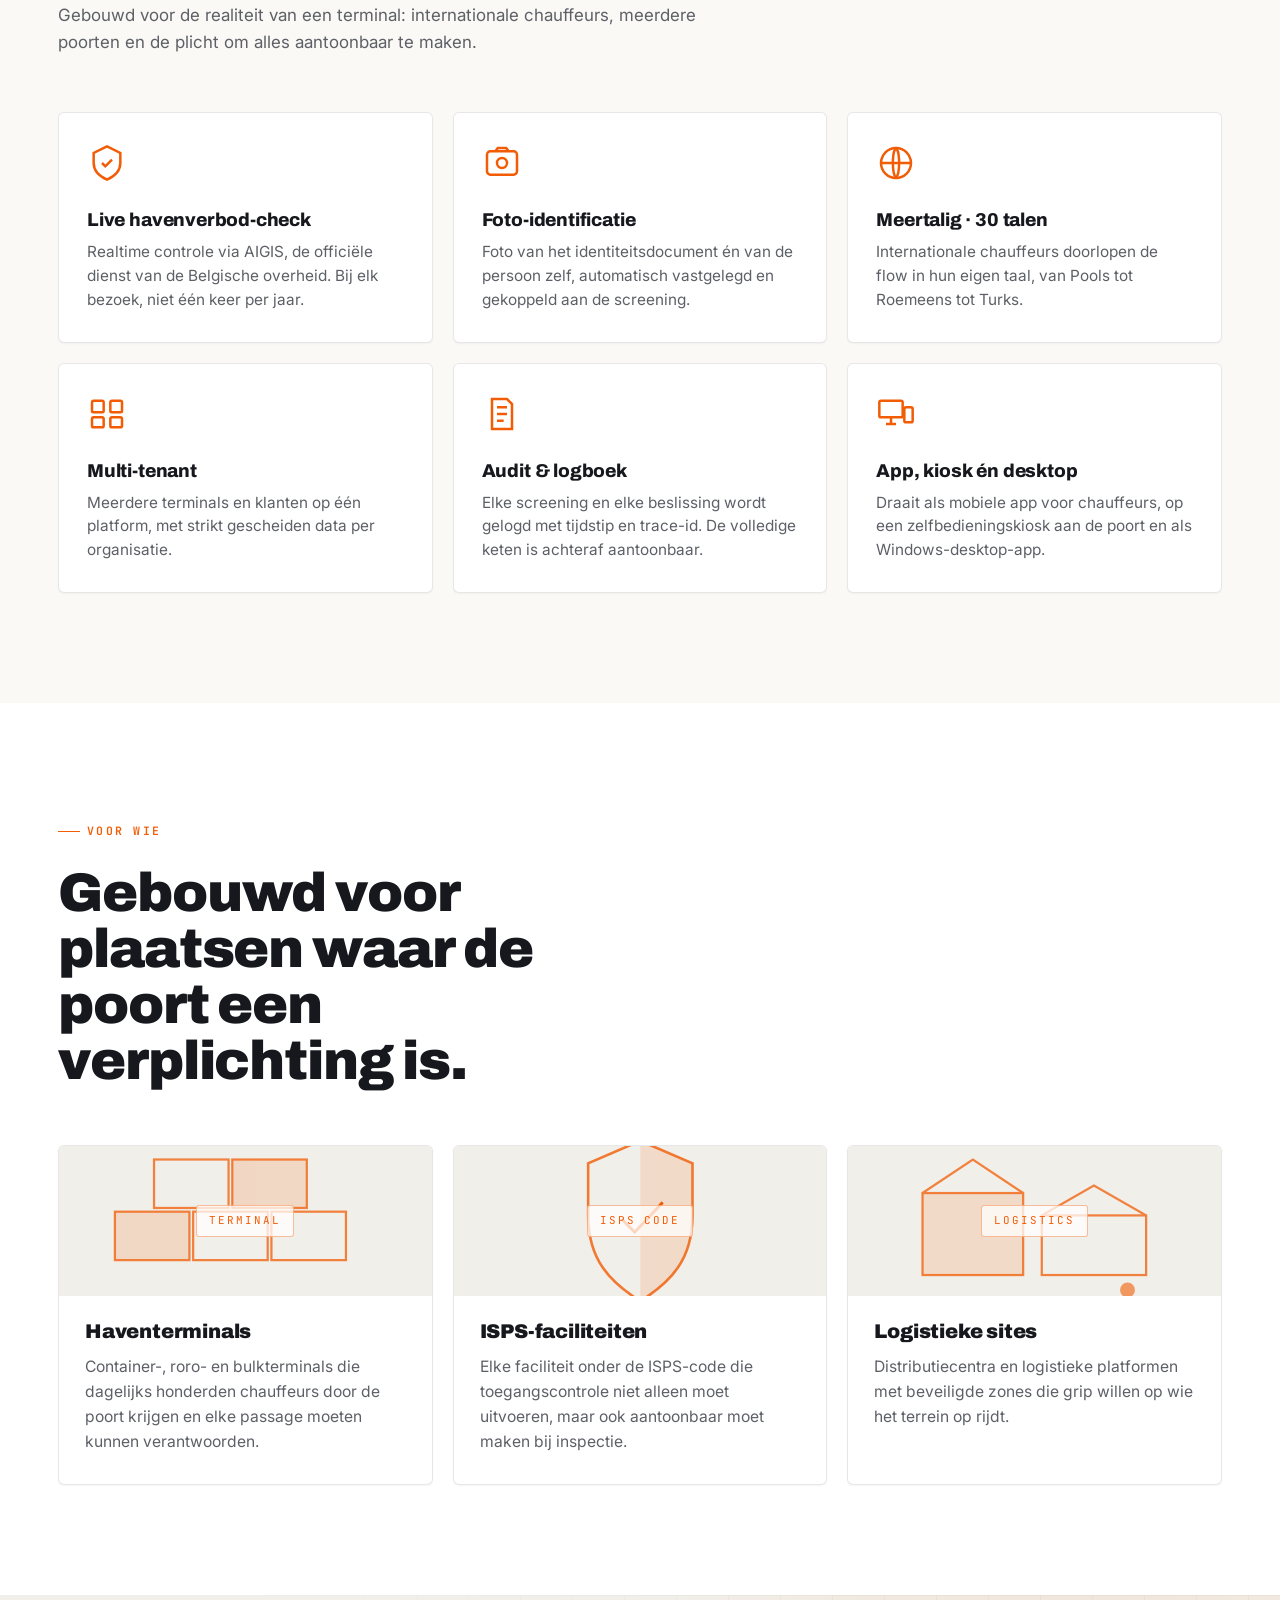
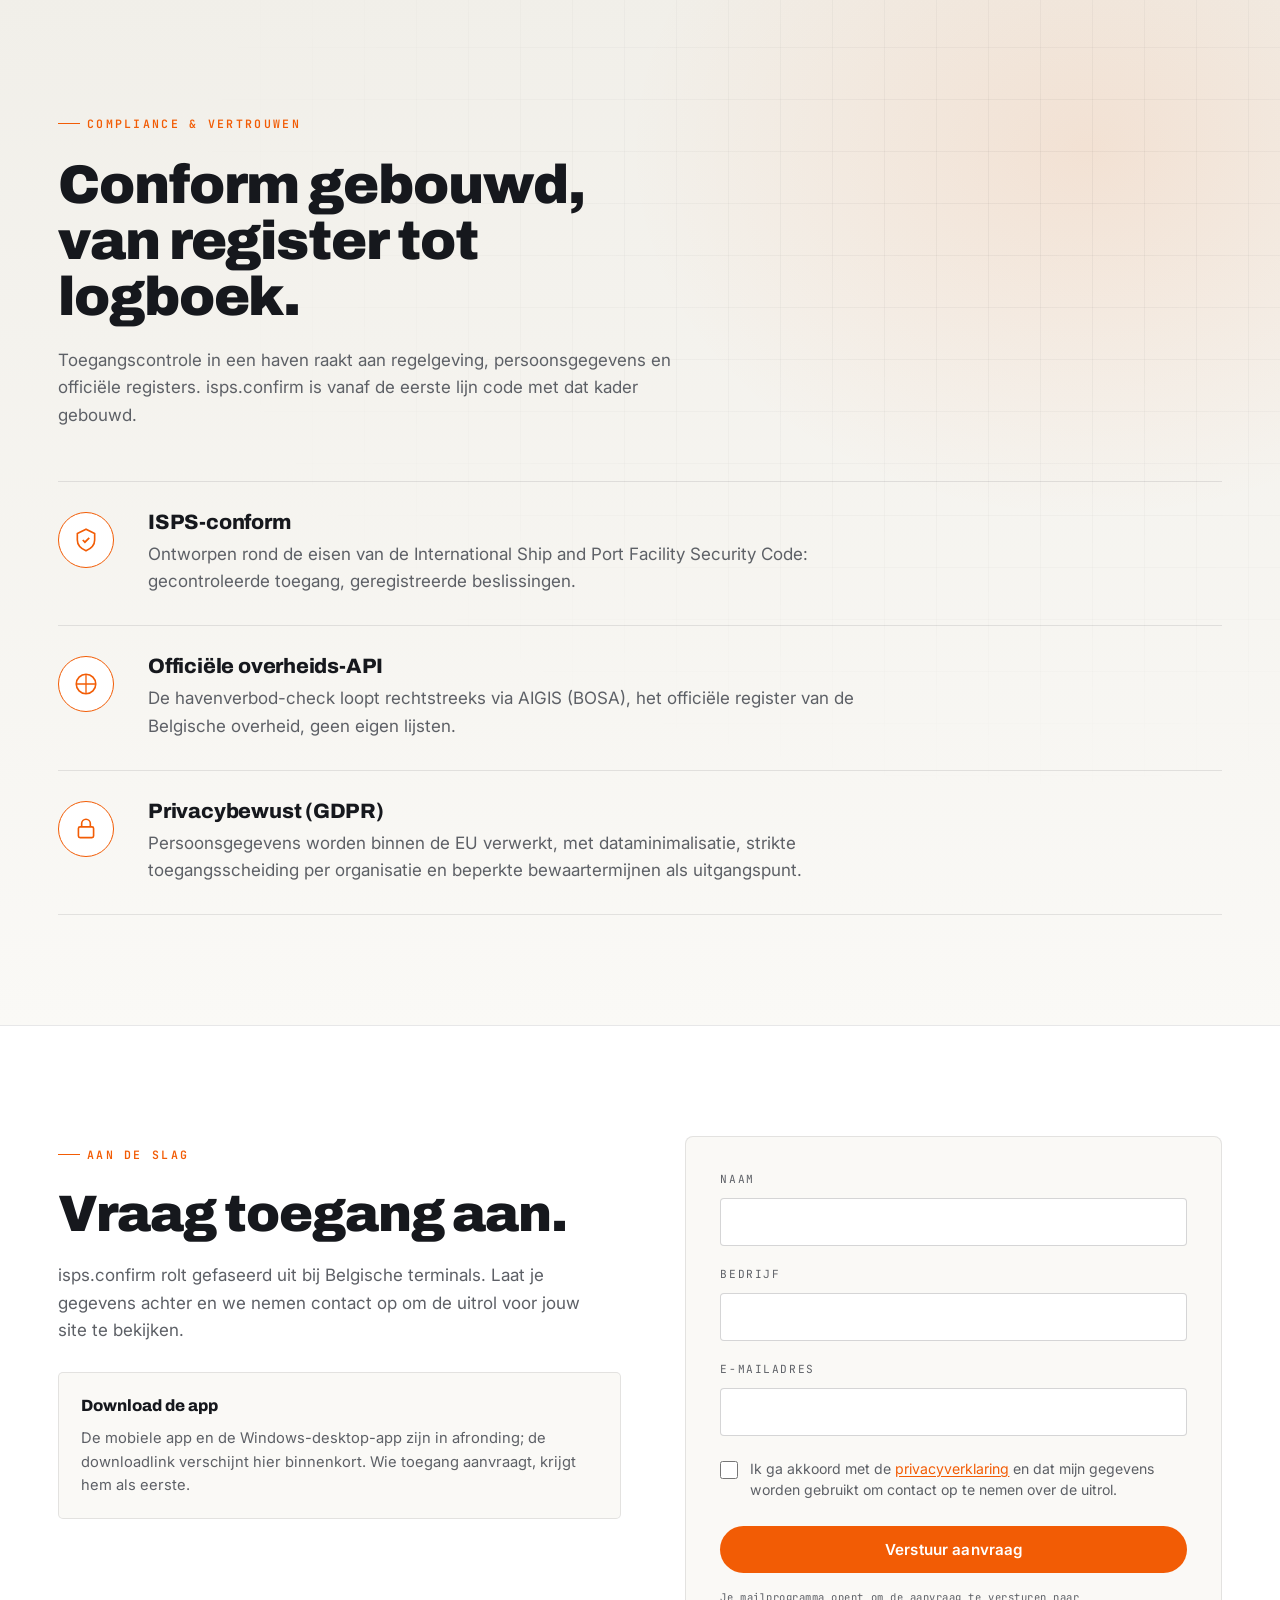
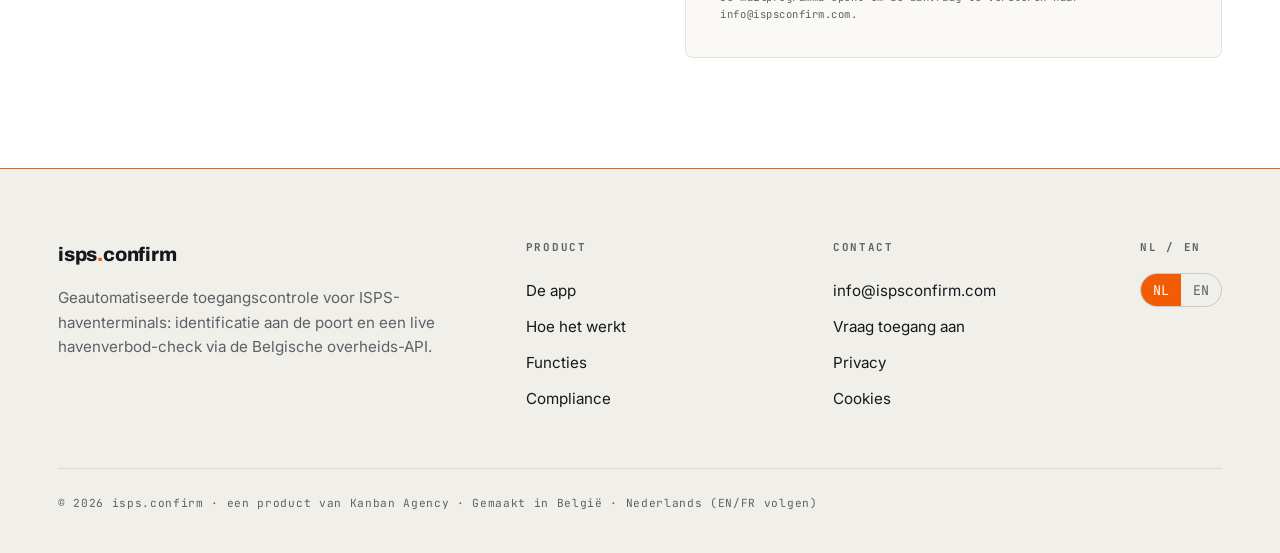
==== commit 3f368311: "Fix slagboom en aangemeld-status" ====
--- a/index.html
+++ b/index.html
@@ -255,6 +255,7 @@
 .sc-chip[data-stage="b"] .g-spin{display:block}
 .sc-chip[data-stage="b"].resolved .g-spin{display:none}
 .sc-chip[data-stage="b"].resolved .g-ok{display:grid}
+.sc-chip[data-stage="d"] .g-ok{display:grid}
 .sc-chip[data-stage="c"] .g-ok{display:grid}
 
 /* light wash over the whole scene during the aerial reveal, fades in with the closing line */
@@ -459,9 +460,8 @@
   width:100%;background:var(--surface);border:1px solid var(--hairline-strong);border-radius:4px;padding:13px 15px;color:var(--text);font-family:var(--body);font-size:1rem;transition:border-color .25s var(--ease)}
 .field input:focus{outline:none;border-color:var(--accent)}
 .consent{display:flex;gap:12px;align-items:flex-start;margin:22px 0 26px;font-size:.88rem;color:var(--text-dim);line-height:1.5}
+.consent a{color:var(--accent);text-decoration:underline;text-underline-offset:2px}
 .consent input{margin-top:3px;width:18px;height:18px;accent-color:var(--accent);flex:0 0 auto}
-.consent a{color:var(--accent);text-decoration:underline;text-underline-offset:2px}
-.consent a:hover{color:var(--accent-h)}
 .form-note{font-family:var(--mono);font-size:.66rem;color:var(--text-dim);margin-top:16px;letter-spacing:.05em}
 .form-success{display:none;text-align:center;padding:30px 10px}
 .form-success.show{display:block}
@@ -582,12 +582,12 @@
   <div class="wrap">
     <div class="hero-content">
       <span class="eyebrow hero-eyebrow" data-i18n="hero.eyebrow">ISPS · BELGISCHE HAVENS · LIVE HAVENVERBOD-CHECK VIA AIGIS (BOSA), BIJ ÉLK BEZOEK</span>
-      <h1 aria-label="Elke chauffeur gecheckt. Elk bezoek. Geen uitzonderingen.">
-        <span class="line"><span data-i18n="hero.h1a"><span class="underline-lime">Elke</span> chauffeur gecheckt.</span></span>
-        <span class="line"><span data-i18n="hero.h1b">Elk bezoek.</span></span>
-        <span class="line"><span data-i18n="hero.h1c">Geen uitzonderingen.</span></span>
+      <h1 aria-label="Toegangscontrole voor haventerminals, geautomatiseerd.">
+        <span class="line"><span data-i18n="hero.h1a">Toegangscontrole voor</span></span>
+        <span class="line"><span data-i18n="hero.h1b">haventerminals,</span></span>
+        <span class="line"><span data-i18n="hero.h1c"><span class="underline-lime">geautomatiseerd</span>.</span></span>
       </h1>
-      <p class="hero-sub" data-i18n="hero.sub">In de app heeft de chauffeur zijn QR-code klaar, scant aan de poort en de AIGIS havenverbod-check draait live. De poort gaat open in seconden. Geen app? De kiosk vangt het op.</p>
+      <p class="hero-sub" data-i18n="hero.sub">isps.confirm identificeert chauffeurs en bezoekers aan de poort en controleert elk bezoek live op een havenverbod in seconden, zonder tussenkomst.</p>
       <div class="hero-ctas">
         <a href="#signup" class="btn btn-primary"><span data-i18n="cta.download">Download de app</span></a>
         <a href="#signup" class="btn btn-ghost"><span data-i18n="cta.access">Vraag toegang aan</span></a>
@@ -781,7 +781,7 @@
         <div class="fast-steps">
           <div class="fast-step"><span class="connector">→</span><div class="fast-num">1</div><h4 data-i18n="fast.s1t">Scan</h4><p data-i18n="fast.s1d">De chauffeur toont de roterende QR-code uit de app. Identiteit is al vooraf geverifieerd.</p></div>
           <div class="fast-step"><span class="connector">→</span><div class="fast-num">2</div><h4 data-i18n="fast.s2t">Ordernummer</h4><p data-i18n="fast.s2d">Enkel het ordernummer van de rit wordt nog ingegeven of bevestigd.</p></div>
-          <div class="fast-step"><div class="fast-num">3</div><h4 data-i18n="fast.s3t">Binnen</h4><p data-i18n="fast.s3d">De poort gaat open. Van scan tot doorrijden in enkele seconden.</p></div>
+          <div class="fast-step"><div class="fast-num">3</div><h4 data-i18n="fast.s3t">Aangemeld</h4><p data-i18n="fast.s3d">De poort gaat open. Van scan tot doorrijden in enkele seconden.</p></div>
         </div>
         <p class="fast-closer" data-i18n="fast.closer">Ook via de app draait de havenverbod-check automatisch op de achtergrond, bij elk bezoek. Sneller, nooit minder streng.</p>
       </div>
@@ -943,7 +943,7 @@
           <div class="field"><label data-i18n="sign.fEmail">E-mailadres</label><input type="email" name="email" required autocomplete="email"></div>
           <label class="consent"><input type="checkbox" required id="consent"><span data-i18n="sign.consent">Ik ga akkoord met de <a href="privacy.html">privacyverklaring</a> en dat mijn gegevens worden gebruikt om contact op te nemen over de uitrol.</span></label>
           <button type="submit" class="btn btn-primary" style="width:100%"><span data-i18n="sign.btn">Verstuur aanvraag</span></button>
-          <p class="form-note" data-i18n="sign.note">DEMO · FORMULIER VERSTUURT NERGENS HEEN · STUUR JE AANVRAAG NAAR INFO@ISPSCONFIRM.COM</p>
+          <p class="form-note" data-i18n="sign.note">Je mailprogramma opent om de aanvraag te versturen naar info@ispsconfirm.com.</p>
         </form>
         <div class="form-success" id="formSuccess">
           <div class="ok-ring">✓</div>
@@ -1002,13 +1002,14 @@
       "nav.app":"De app","nav.how":"Hoe het werkt","nav.features":"Functies","nav.who":"Voor wie","nav.compliance":"Compliance",
       "cta.download":"Download de app","cta.access":"Vraag toegang aan",
       "hero.eyebrow":"ISPS · BELGISCHE HAVENS · LIVE HAVENVERBOD-CHECK VIA AIGIS (BOSA), BIJ ÉLK BEZOEK",
-      "hero.h1a":"<span class='underline-lime'>Elke</span> chauffeur gecheckt.","hero.h1b":"Elk bezoek.","hero.h1c":"Geen uitzonderingen.",
-      "hero.sub":"In de app heeft de chauffeur zijn QR-code klaar, scant aan de poort en de AIGIS havenverbod-check draait live. De poort gaat open in seconden. Geen app? De kiosk vangt het op.",
+      "hero.h1a":"Toegangscontrole voor","hero.h1b":"haventerminals,","hero.h1c":"<span class='underline-lime'>geautomatiseerd</span>.",
+      "hero.sub":"isps.confirm identificeert chauffeurs en bezoekers aan de poort en controleert elk bezoek live op een havenverbod in seconden, zonder tussenkomst.",
       "hero.status":"LIVE · officiële overheids-API",
       "term.eyebrow":"VANUIT DE LUCHT · ÉÉN RIT","term.aria":"Vanuit de lucht: een chauffeur rijdt de terminal op, van de app tot binnen.","term.scroll":"SCROLL",
       "term.aLabel":"DE APP","term.aText":"QR klaar in de app",
-      "term.bLabel":"AIGIS CHECK","term.bOrder":"Ordernummer 8842107","term.bWait":"Havenverbod controleren","term.bDone":"Havenverbod: geen",
-      "term.cLabel":"BINNEN","term.cText":"Welkom op de terminal",
+      "term.bLabel":"AIGIS CHECK","term.bLine1":"Identiteit gecheckt op havenverbod","term.bLine2":"Ordernummer 8842107 bevestigd",
+      "term.dLabel":"POORT OPEN","term.dText":"Toegang verleend",
+      "term.cLabel":"AANGEMELD","term.cText":"Welkom op de terminal",
       "term.final":"Van aankomst tot aangemeld, in seconden.",
       "proof.label":"Waarop je kan bouwen",
       "prob.eyebrow":"CARGO · VANDAAG","prob.h":"Handmatige poortcontrole houdt alles op, en bewijst niks.",
@@ -1034,7 +1035,7 @@
       "fast.intro":"De app is de standaard. Chauffeurs registreren zich vooraf en tonen aan de poort hun QR-code. Drie handelingen en ze rijden door.",
       "fast.s1t":"Scan","fast.s1d":"De chauffeur toont de roterende QR-code uit de app. Identiteit is al vooraf geverifieerd.",
       "fast.s2t":"Ordernummer","fast.s2d":"Enkel het ordernummer van de rit wordt nog ingegeven of bevestigd.",
-      "fast.s3t":"Binnen","fast.s3d":"De poort gaat open. Van scan tot doorrijden in enkele seconden.",
+      "fast.s3t":"Aangemeld","fast.s3d":"De poort gaat open. Van scan tot doorrijden in enkele seconden.",
       "fast.closer":"Ook via de app draait de havenverbod-check automatisch op de achtergrond, bij elk bezoek. Sneller, nooit minder streng.",
       "feat.eyebrow":"KERNFUNCTIES","feat.h":"Alles wat de poort nodig heeft, in één systeem.",
       "feat.intro":"Gebouwd voor de realiteit van een terminal: internationale chauffeurs, meerdere poorten en de plicht om alles aantoonbaar te maken.",
@@ -1058,7 +1059,7 @@
       "sign.noticeT":"Download de app","sign.noticeD":"De mobiele app en de Windows-desktop-app zijn in afronding; de downloadlink verschijnt hier binnenkort. Wie toegang aanvraagt, krijgt hem als eerste.",
       "sign.fName":"Naam","sign.fCompany":"Bedrijf","sign.fEmail":"E-mailadres",
       "sign.consent":"Ik ga akkoord met de <a href=\"privacy.html\">privacyverklaring</a> en dat mijn gegevens worden gebruikt om contact op te nemen over de uitrol.",
-      "sign.btn":"Verstuur aanvraag","sign.note":"DEMO · FORMULIER VERSTUURT NERGENS HEEN · STUUR JE AANVRAAG NAAR INFO@ISPSCONFIRM.COM",
+      "sign.btn":"Verstuur aanvraag","sign.note":"Je mailprogramma opent om de aanvraag te versturen naar info@ispsconfirm.com.",
       "sign.okT":"Bedankt","sign.okD":"je aanvraag is ontvangen. We nemen binnenkort contact met je op om de uitrol voor jouw terminal te bespreken.",
       "foot.tag":"Geautomatiseerde toegangscontrole voor ISPS-haventerminals: identificatie aan de poort en een live havenverbod-check via de Belgische overheids-API.",
       "foot.product":"Product","foot.contact":"Contact","foot.lang":"NL / EN","foot.privacy":"Privacy","foot.cookies":"Cookies",
@@ -1068,13 +1069,14 @@
       "nav.app":"The app","nav.how":"How it works","nav.features":"Features","nav.who":"Who it's for","nav.compliance":"Compliance",
       "cta.download":"Download the app","cta.access":"Request access",
       "hero.eyebrow":"ISPS · BELGIAN PORTS · LIVE PORT-BAN CHECK VIA AIGIS (BOSA), ON EVERY SINGLE VISIT",
-      "hero.h1a":"Every driver <span class='underline-lime'>checked</span>.","hero.h1b":"Every visit.","hero.h1c":"No exceptions.",
-      "hero.sub":"In the app the driver has a QR code ready, scans at the gate and the AIGIS port-ban check runs live. The gate opens in seconds. No app? The kiosk has it covered.",
+      "hero.h1a":"Access control for","hero.h1b":"port terminals,","hero.h1c":"<span class='underline-lime'>automated</span>.",
+      "hero.sub":"isps.confirm identifies drivers and visitors at the gate and checks every visit live for a port ban in seconds, without intervention.",
       "hero.status":"LIVE · official government API",
       "term.eyebrow":"FROM ABOVE · ONE TRIP","term.aria":"From above: a driver enters the terminal, from the app to inside.","term.scroll":"SCROLL",
       "term.aLabel":"THE APP","term.aText":"QR ready in the app",
-      "term.bLabel":"AIGIS CHECK","term.bOrder":"Order number 8842107","term.bWait":"Checking port ban","term.bDone":"Port ban: none",
-      "term.cLabel":"IN","term.cText":"Onto the terminal",
+      "term.bLabel":"AIGIS CHECK","term.bLine1":"Identity checked for port ban","term.bLine2":"Order number 8842107 confirmed",
+      "term.dLabel":"GATE OPEN","term.dText":"Access granted",
+      "term.cLabel":"CHECKED IN","term.cText":"Welcome on the terminal",
       "term.final":"From arrival to checked in, in seconds.",
       "proof.label":"What you can build on",
       "prob.eyebrow":"CARGO · TODAY","prob.h":"Manual gate control slows everything down, and proves nothing.",
@@ -1100,7 +1102,7 @@
       "fast.intro":"The app is the default. Drivers register beforehand and show their QR code at the gate. Three actions and they drive through.",
       "fast.s1t":"Scan","fast.s1d":"The driver shows the rotating QR code from the app. Identity is already verified.",
       "fast.s2t":"Order number","fast.s2d":"Only the trip's order number is entered or confirmed.",
-      "fast.s3t":"In","fast.s3d":"The gate opens. From scan to driving through in seconds.",
+      "fast.s3t":"Checked in","fast.s3d":"The gate opens. From scan to driving through in seconds.",
       "fast.closer":"Through the app too, the port-ban check runs automatically in the background, on every visit. Faster, never less strict.",
       "feat.eyebrow":"CORE FEATURES","feat.h":"Everything the gate needs, in one system.",
       "feat.intro":"Built for the reality of a terminal: international drivers, multiple gates and the duty to make everything provable.",
@@ -1124,7 +1126,7 @@
       "sign.noticeT":"Download the app","sign.noticeD":"The mobile app and the Windows desktop app are being finalised; the download link will appear here soon. Request access and you'll get it first.",
       "sign.fName":"Name","sign.fCompany":"Company","sign.fEmail":"Email address",
       "sign.consent":"I agree with the <a href=\"privacy.html\">privacy notice</a> and that my details may be used to contact me about the rollout.",
-      "sign.btn":"Send request","sign.note":"DEMO · THIS FORM SUBMITS NOWHERE · SEND YOUR REQUEST TO INFO@ISPSCONFIRM.COM",
+      "sign.btn":"Send request","sign.note":"Your mail app opens to send the request to info@ispsconfirm.com.",
       "sign.okT":"Thanks","sign.okD":"your request has been received. We'll be in touch soon to discuss the rollout for your terminal.",
       "foot.tag":"Automated access control for ISPS port terminals: identification at the gate and a live port-ban check through the Belgian government API.",
       "foot.product":"Product","foot.contact":"Contact","foot.lang":"NL / EN","foot.privacy":"Privacy","foot.cookies":"Cookies",
@@ -1288,8 +1290,16 @@
     form.addEventListener("submit", function(ev){
       ev.preventDefault();
       if(!form.checkValidity()){ form.reportValidity(); return; }
+      var val = function(n){ var el = form.querySelector('[name="'+n+'"]'); return el ? el.value.trim() : ""; };
+      var en = current === "en";
+      var subject = en ? "Access request isps.confirm" : "Aanvraag toegang isps.confirm";
+      var body = en
+        ? ["Name: "+val("name"), "Company: "+val("company"), "Email: "+val("email")].join("\n")
+        : ["Naam: "+val("name"), "Bedrijf: "+val("company"), "E-mail: "+val("email")].join("\n");
+      var mailto = "mailto:info@ispsconfirm.com?subject="+encodeURIComponent(subject)+"&body="+encodeURIComponent(body);
       form.classList.add("hide");
       document.getElementById("formSuccess").classList.add("show");
+      window.location.href = mailto;
     });
   }
 
@@ -1314,24 +1324,26 @@
     function clamp(v,a,b){ return Math.max(a,Math.min(b,v)); }
     function smooth(t){ return t*t*(3-2*t); }
     // truck drives up the lane: approach, wait at the gate, through, onto the terminal
+    // truck: approach, then WAIT at the gate through the whole identity + order check,
+    // and only drive through once the barrier is fully open (at p=0.80)
     function truckYFor(p){
       if(p<0.30) return lerp(1360,1140,smooth(p/0.30));
-      if(p<0.74) return lerp(1140,1120,(p-0.30)/0.44);
-      if(p<0.92) return lerp(1120,620,smooth((p-0.74)/0.18));
-      return lerp(620,560,clamp((p-0.92)/0.08,0,1));
+      if(p<0.80) return lerp(1140,1120,(p-0.30)/0.50);
+      if(p<0.94) return lerp(1120,620,smooth((p-0.80)/0.14));
+      return lerp(620,560,clamp((p-0.94)/0.06,0,1));
     }
     function scaleFor(p){
       if(p<0.30) return lerp(1.0,1.12,smooth(p/0.30));
-      if(p<0.74) return lerp(1.12,1.3,(p-0.30)/0.44);
+      if(p<0.80) return lerp(1.12,1.3,(p-0.30)/0.50);
       return 1.3;
     }
     // camera: follow the truck, then ease into an aerial zoom-out that reaches the
     // full frame (water, ship, cranes, yard, gate) by p=0.95
     function camFor(p){
       var ty = truckYFor(p);
-      if(p < 0.87) return { s:scaleFor(p), cx:500, cy:ty };
-      var e = smooth(clamp((p-0.87)/0.08,0,1)); // fully out by 0.95
-      var s0 = scaleFor(0.87), cy0 = truckYFor(0.87);
+      if(p < 0.90) return { s:scaleFor(p), cx:500, cy:ty };
+      var e = smooth(clamp((p-0.90)/0.08,0,1)); // fully out by 0.98
+      var s0 = scaleFor(0.90), cy0 = truckYFor(0.90);
       return { s:lerp(s0, 0.48, e), cx:500, cy:lerp(cy0, 600, e) };
     }
     function buildScenery(){
@@ -1372,18 +1384,23 @@
     buildScenery();
     function renderCaption(){
       var dict = I18N[current];
-      var key = curP<0.30 ? "a" : (curP<0.74 ? "b" : "c");
-      var resolved = key==="b" && curP>=0.58;
-      var greenState = (key==="c") || resolved;
+      // stages: a approach, b check at gate (identity first, then order), d gate open, c checked in
+      var key = curP<0.30 ? "a" : (curP<0.72 ? "b" : (curP<0.82 ? "d" : "c"));
+      var idOk = curP>=0.55;    // identity + havenverbod resolves mid wait
+      var orderOk = curP>=0.66; // order number confirmed, this triggers the barrier
       chipLabel.textContent = dict["term."+key+"Label"] || "";
       chip.setAttribute("data-stage", key);
-      chip.classList.toggle("resolved", resolved);
-      chip.classList.toggle("green", greenState);
+      chip.classList.toggle("resolved", key==="b" && idOk);
+      chip.classList.toggle("green", (key==="d"||key==="c") || (key==="b" && idOk));
       if(key==="b"){
-        chipText.textContent = dict["term.bOrder"];
-        if(resolved){ chipText2.innerHTML = '<span class="b2ok">&#10003;</span><span>'+dict["term.bDone"]+'</span>'; }
-        else { chipText2.textContent = dict["term.bWait"]; }
-        chipText2.classList.add("on");
+        chipText.textContent = dict["term.bLine1"];
+        if(orderOk){
+          chipText2.innerHTML = '<span class="b2ok">&#10003;</span><span>'+dict["term.bLine2"]+'</span>';
+          chipText2.classList.add("on");
+        } else {
+          chipText2.textContent = "";
+          chipText2.classList.remove("on");
+        }
       } else {
         chipText.textContent = dict["term."+key+"Text"] || "";
         chipText2.textContent = "";
@@ -1396,17 +1413,20 @@
       var c = camFor(curP);
       cam.setAttribute("transform","translate("+(CX - c.s*c.cx)+" "+(CY - c.s*c.cy)+") scale("+c.s+")");
       truck.setAttribute("transform","translate(0 "+(truckYFor(curP) - BASEY)+")");
-      var open = clamp((curP-0.72)/0.10,0,1);
-      barrier.setAttribute("transform","rotate("+(-78*open)+" 560 1058)");
-      var green = curP>=0.60;
+      // barrier hinges at the booth side (560,1058) and swings AWAY from the lane,
+      // clockwise (+90) so the arm comes to rest parallel beside the lane on the booth
+      // side and never crosses the truck. Fully open by 0.80, before the truck moves.
+      var open = clamp((curP-0.72)/0.08,0,1);
+      barrier.setAttribute("transform","rotate("+(90*open)+" 560 1058)");
+      var green = curP>=0.70;
       lightGreen.style.opacity = green ? 1 : 0;
       lightRed.style.opacity = green ? 0 : 1;
       if(hint) hint.style.opacity = curP>0.04 ? 0 : 1;
       renderCaption();
       // aerial reveal wash + closing line, scroll driven so contrast holds through the fade
-      var reveal = smooth(clamp((curP-0.87)/0.08,0,1));
+      var reveal = smooth(clamp((curP-0.90)/0.08,0,1));
       if(wash) wash.style.opacity = (reveal*0.6).toFixed(3);
-      var fo = smooth(clamp((curP-0.89)/0.06,0,1));
+      var fo = smooth(clamp((curP-0.92)/0.06,0,1));
       finalLine.style.opacity = fo.toFixed(3);
       finalLine.classList.toggle("show", fo>0.02);
       chip.style.opacity = (1-fo).toFixed(3);
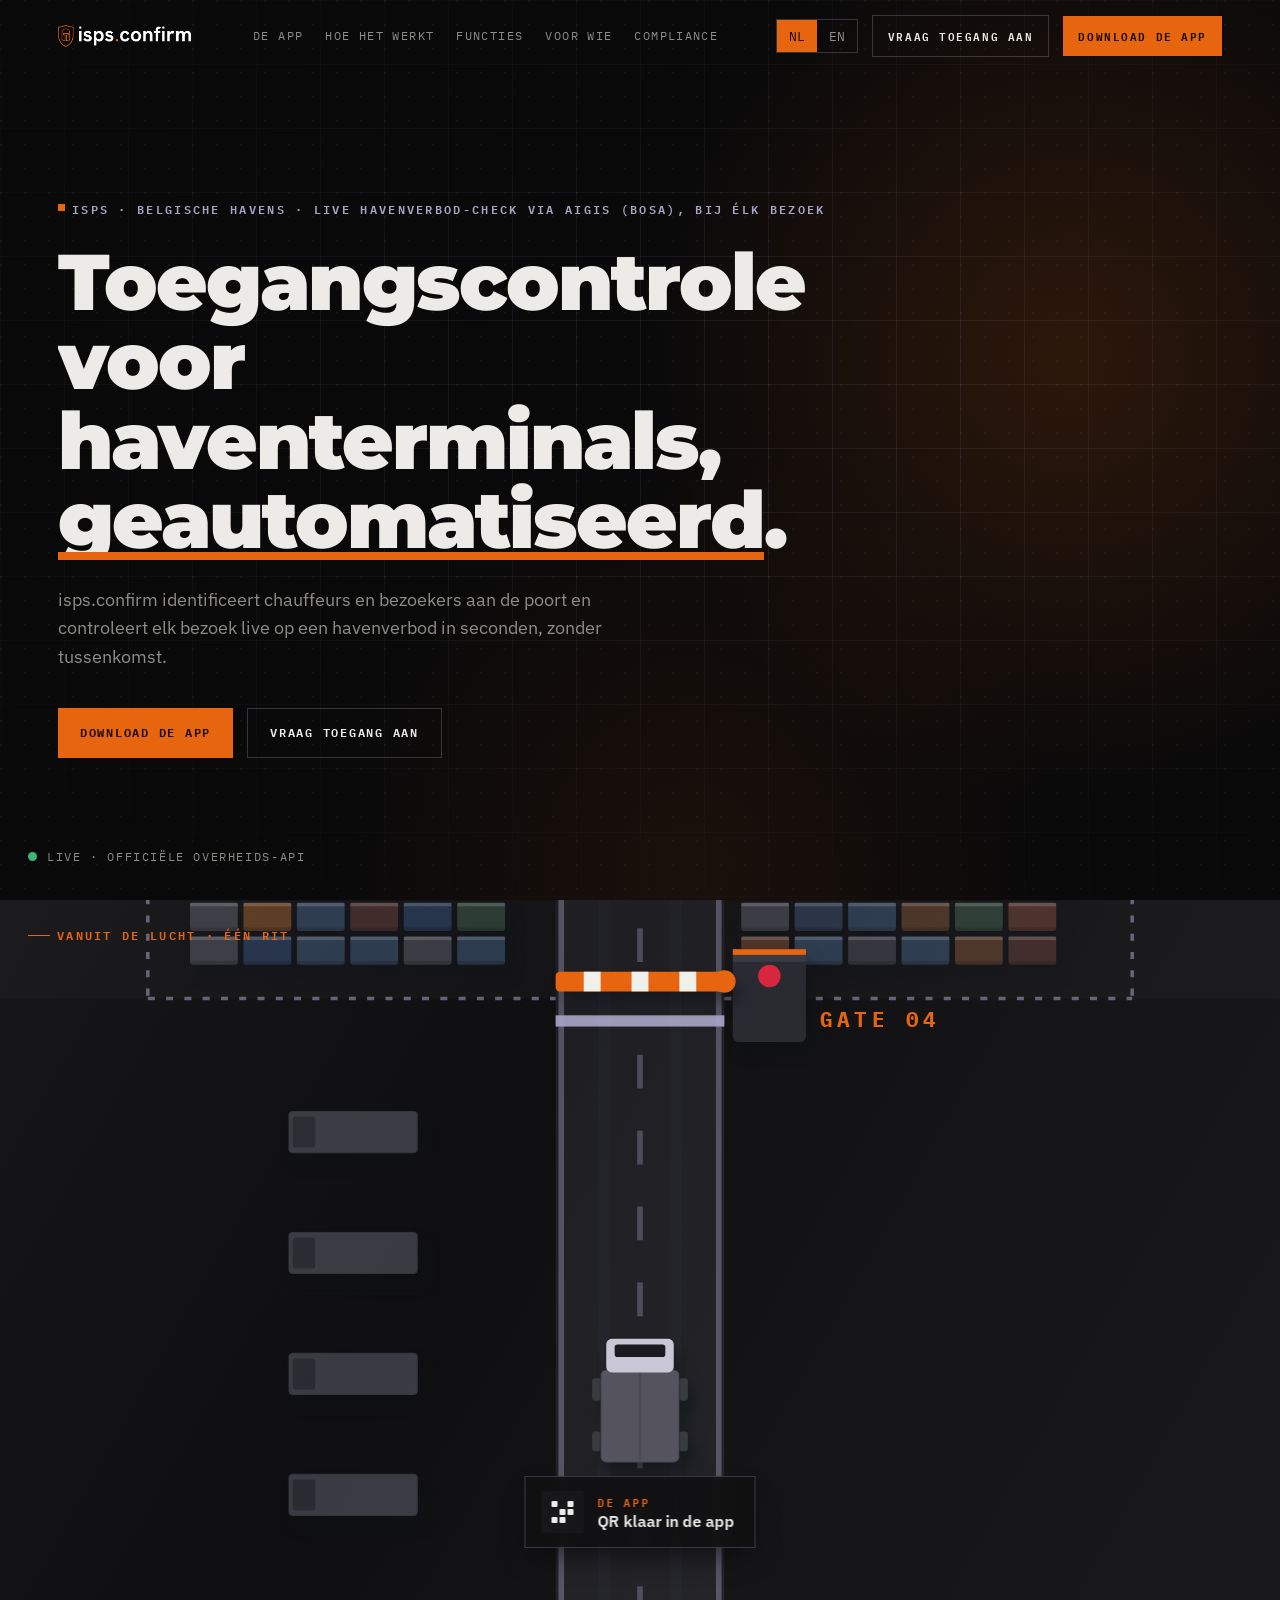
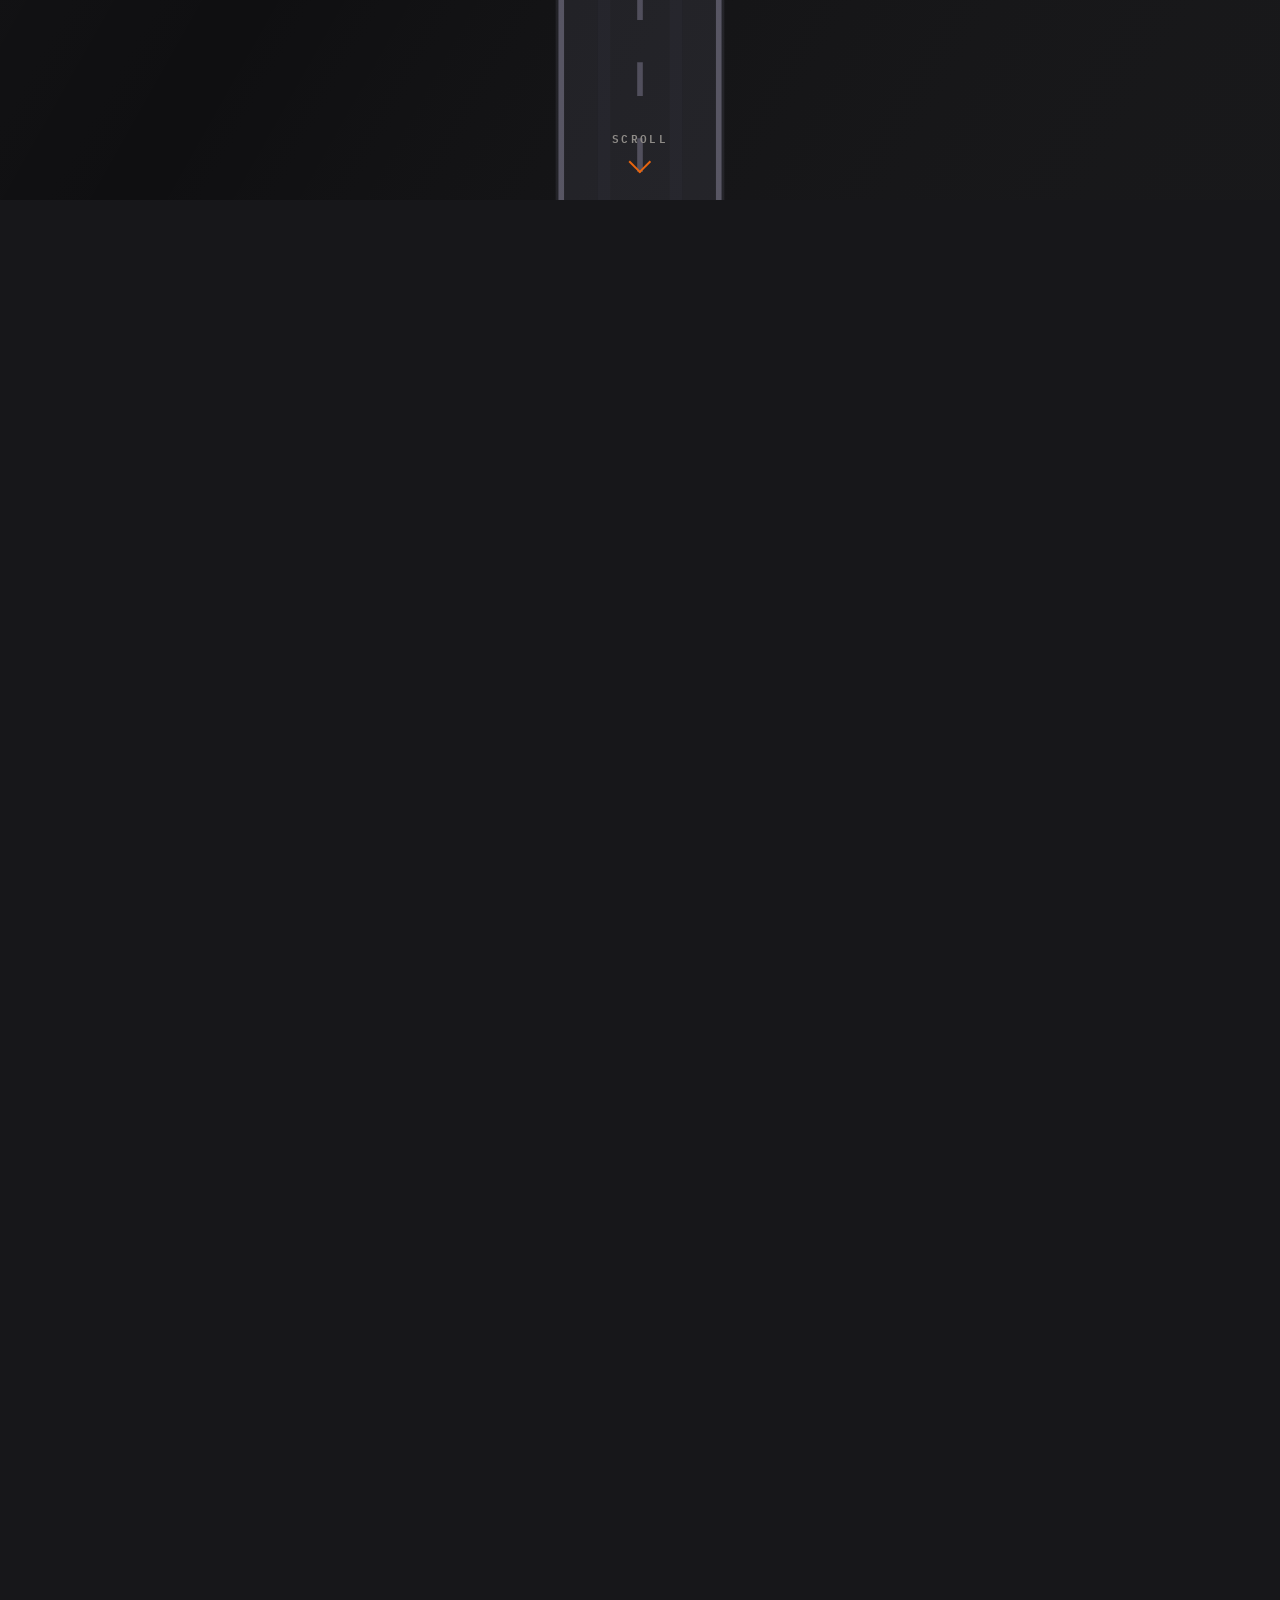
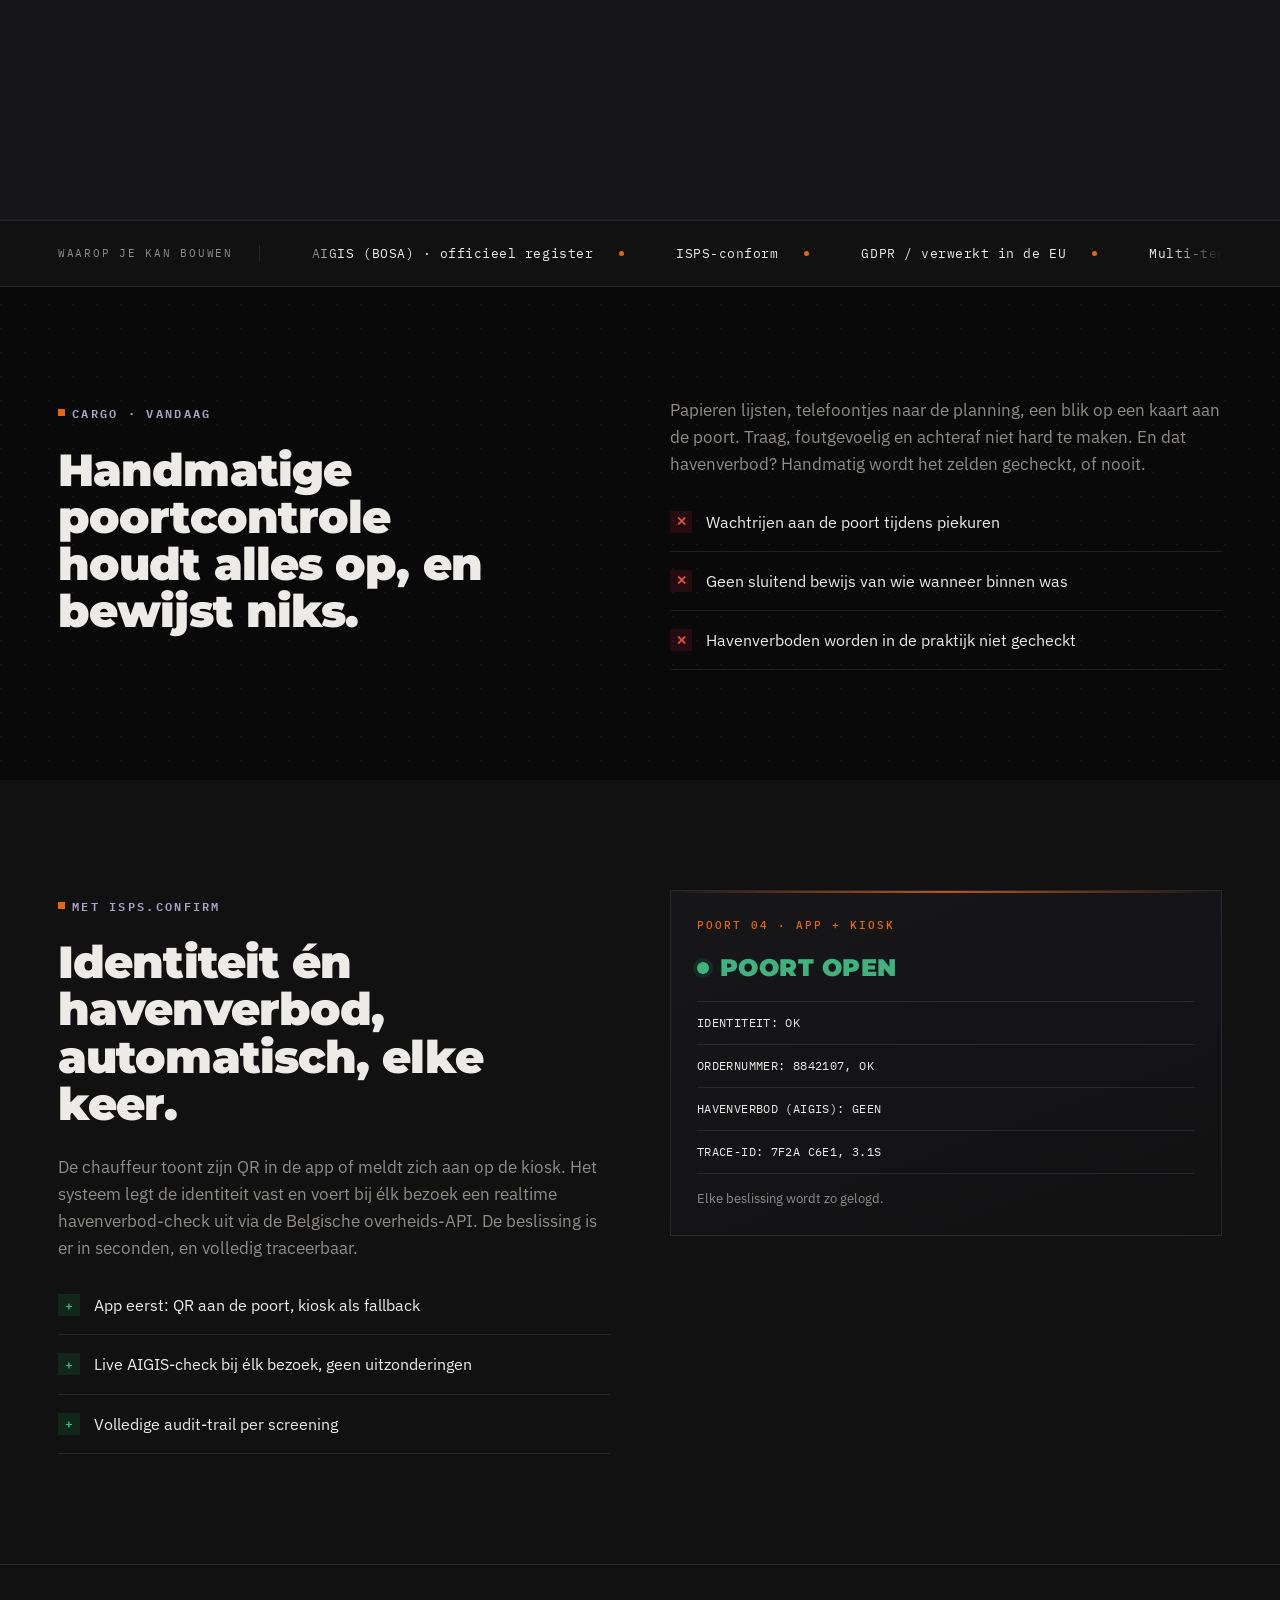
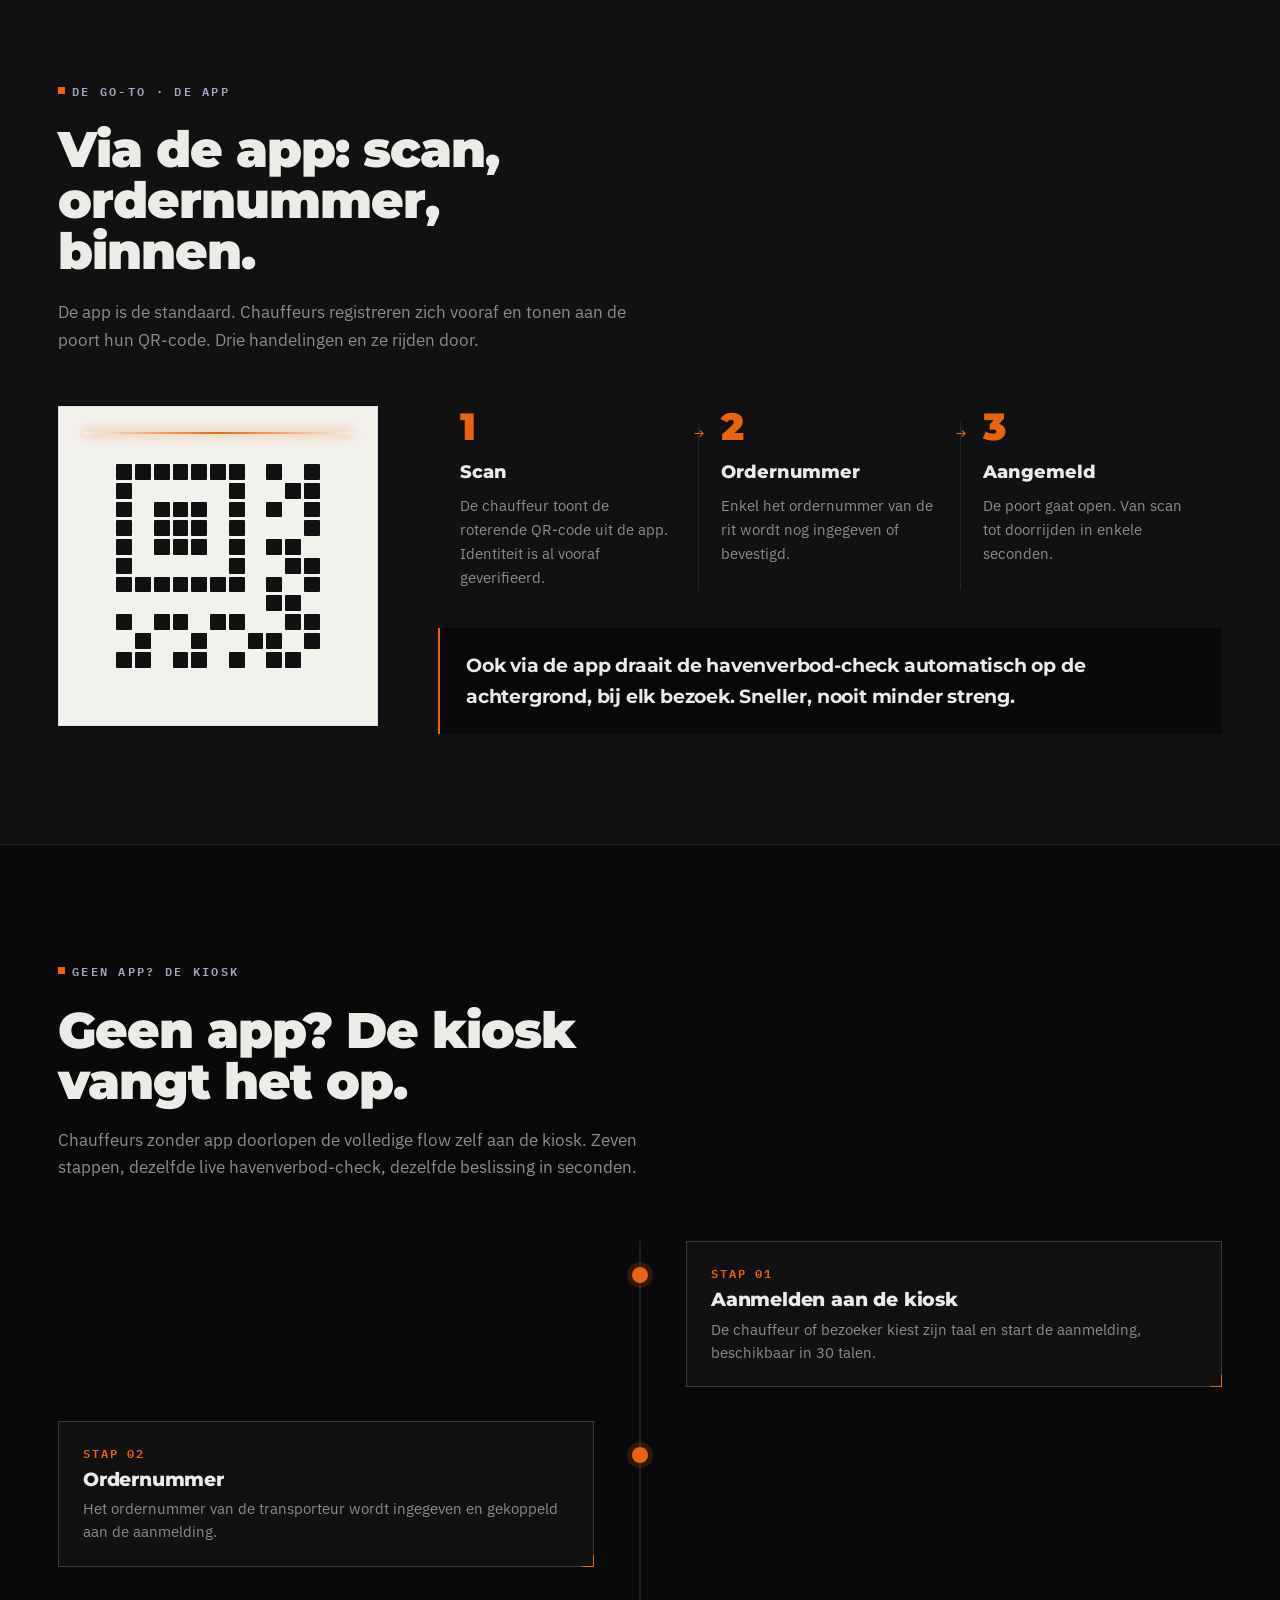
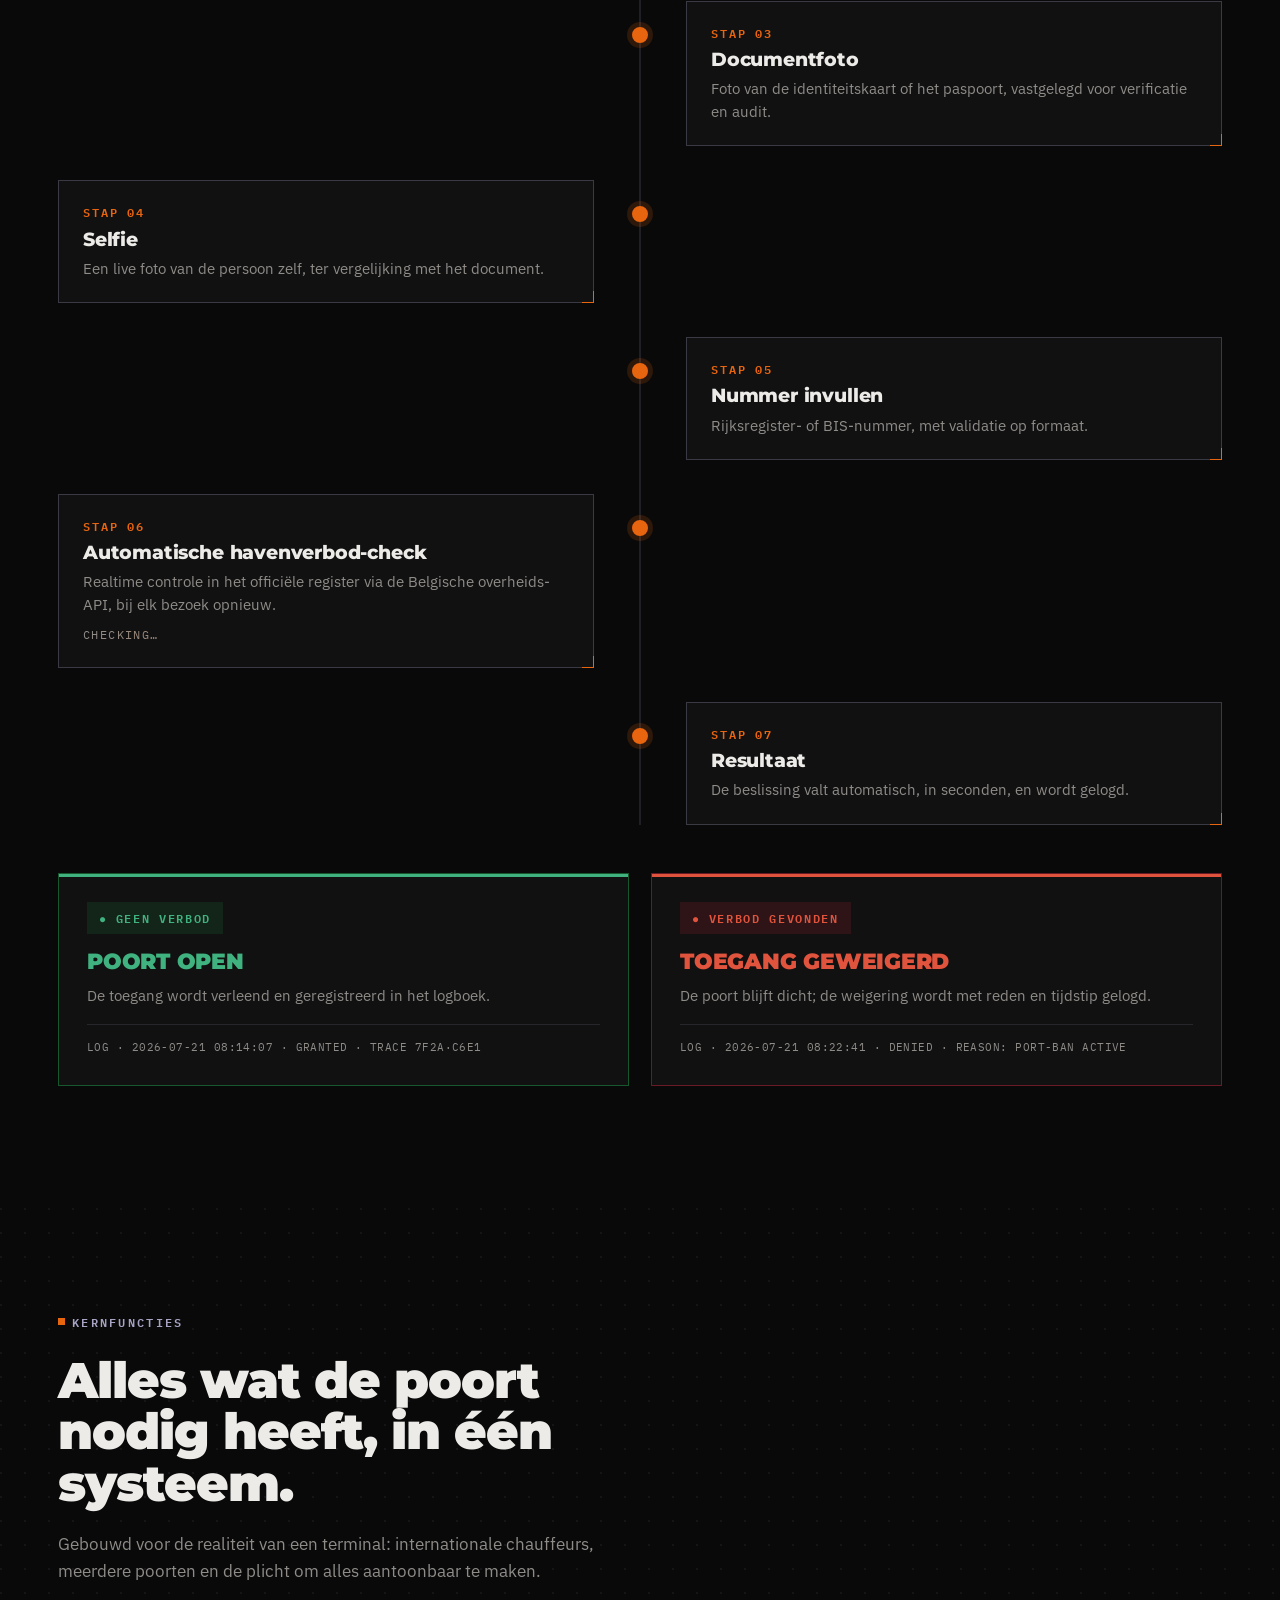
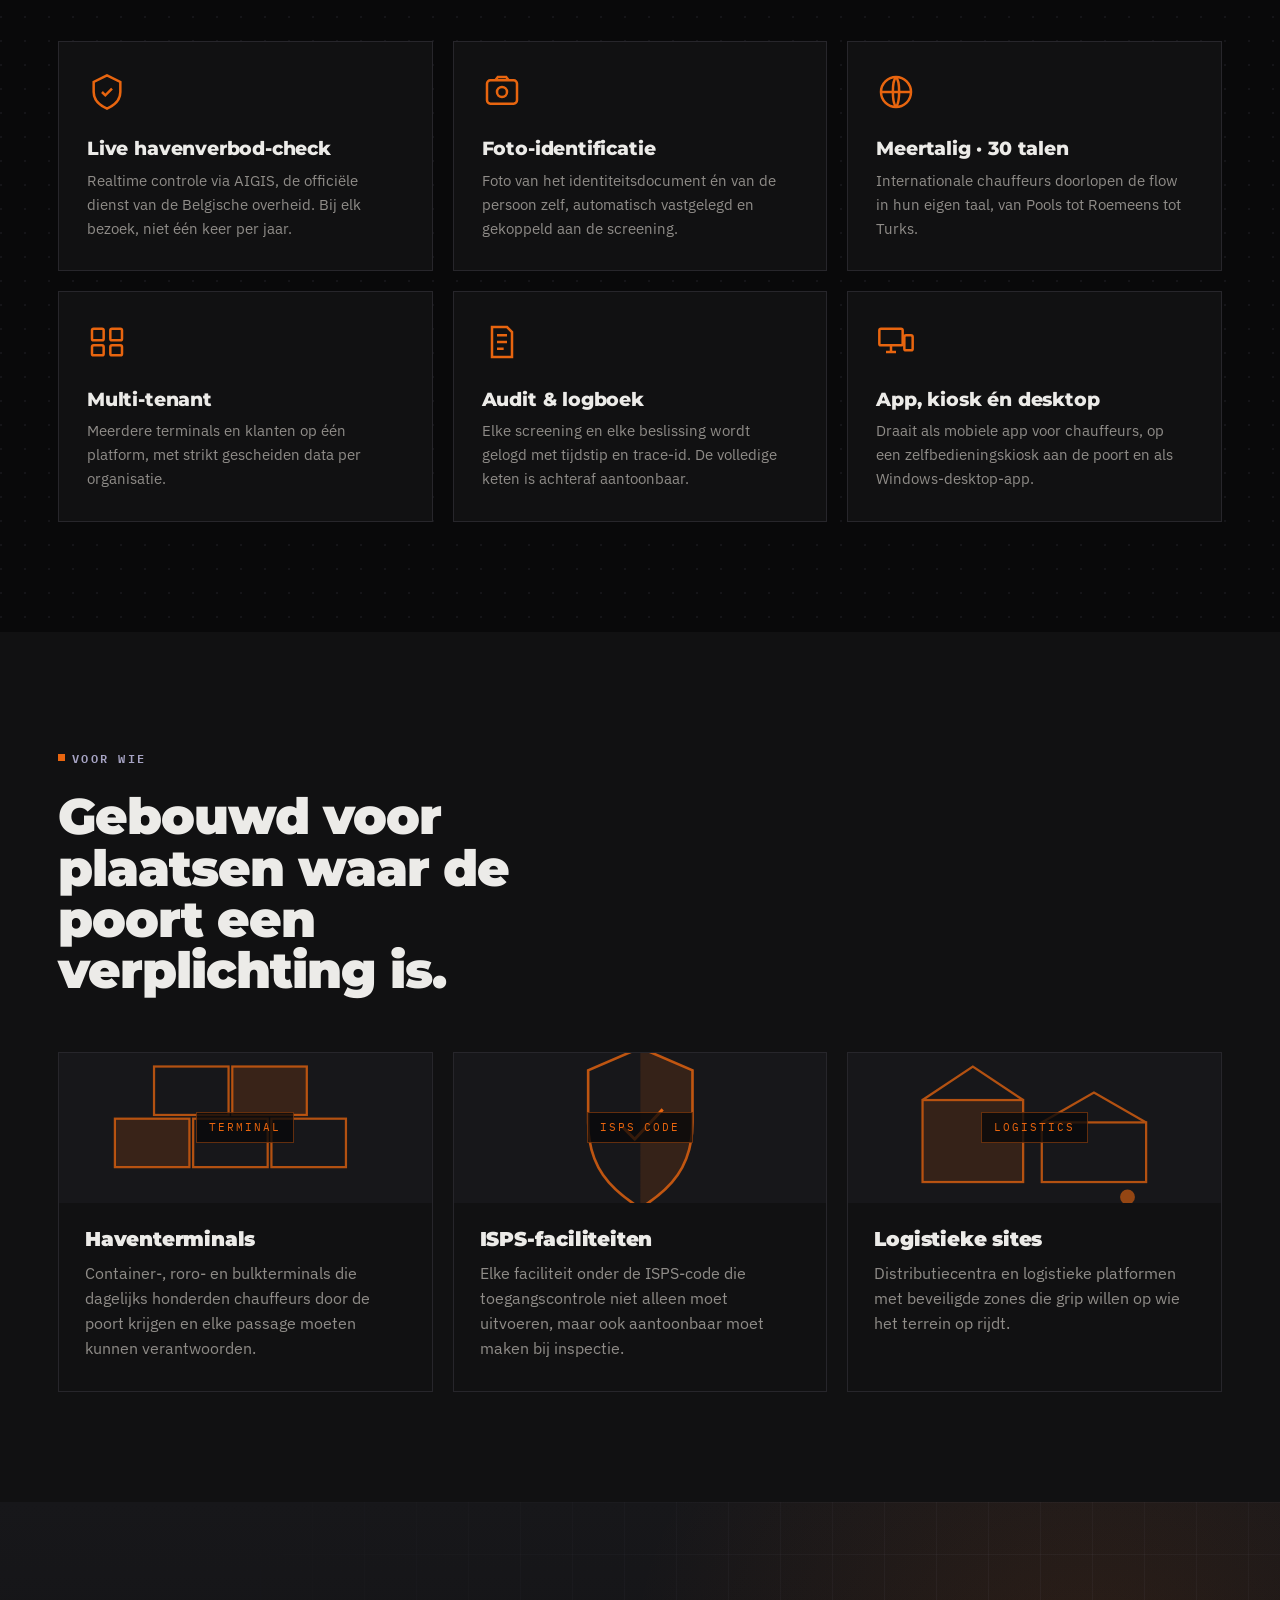
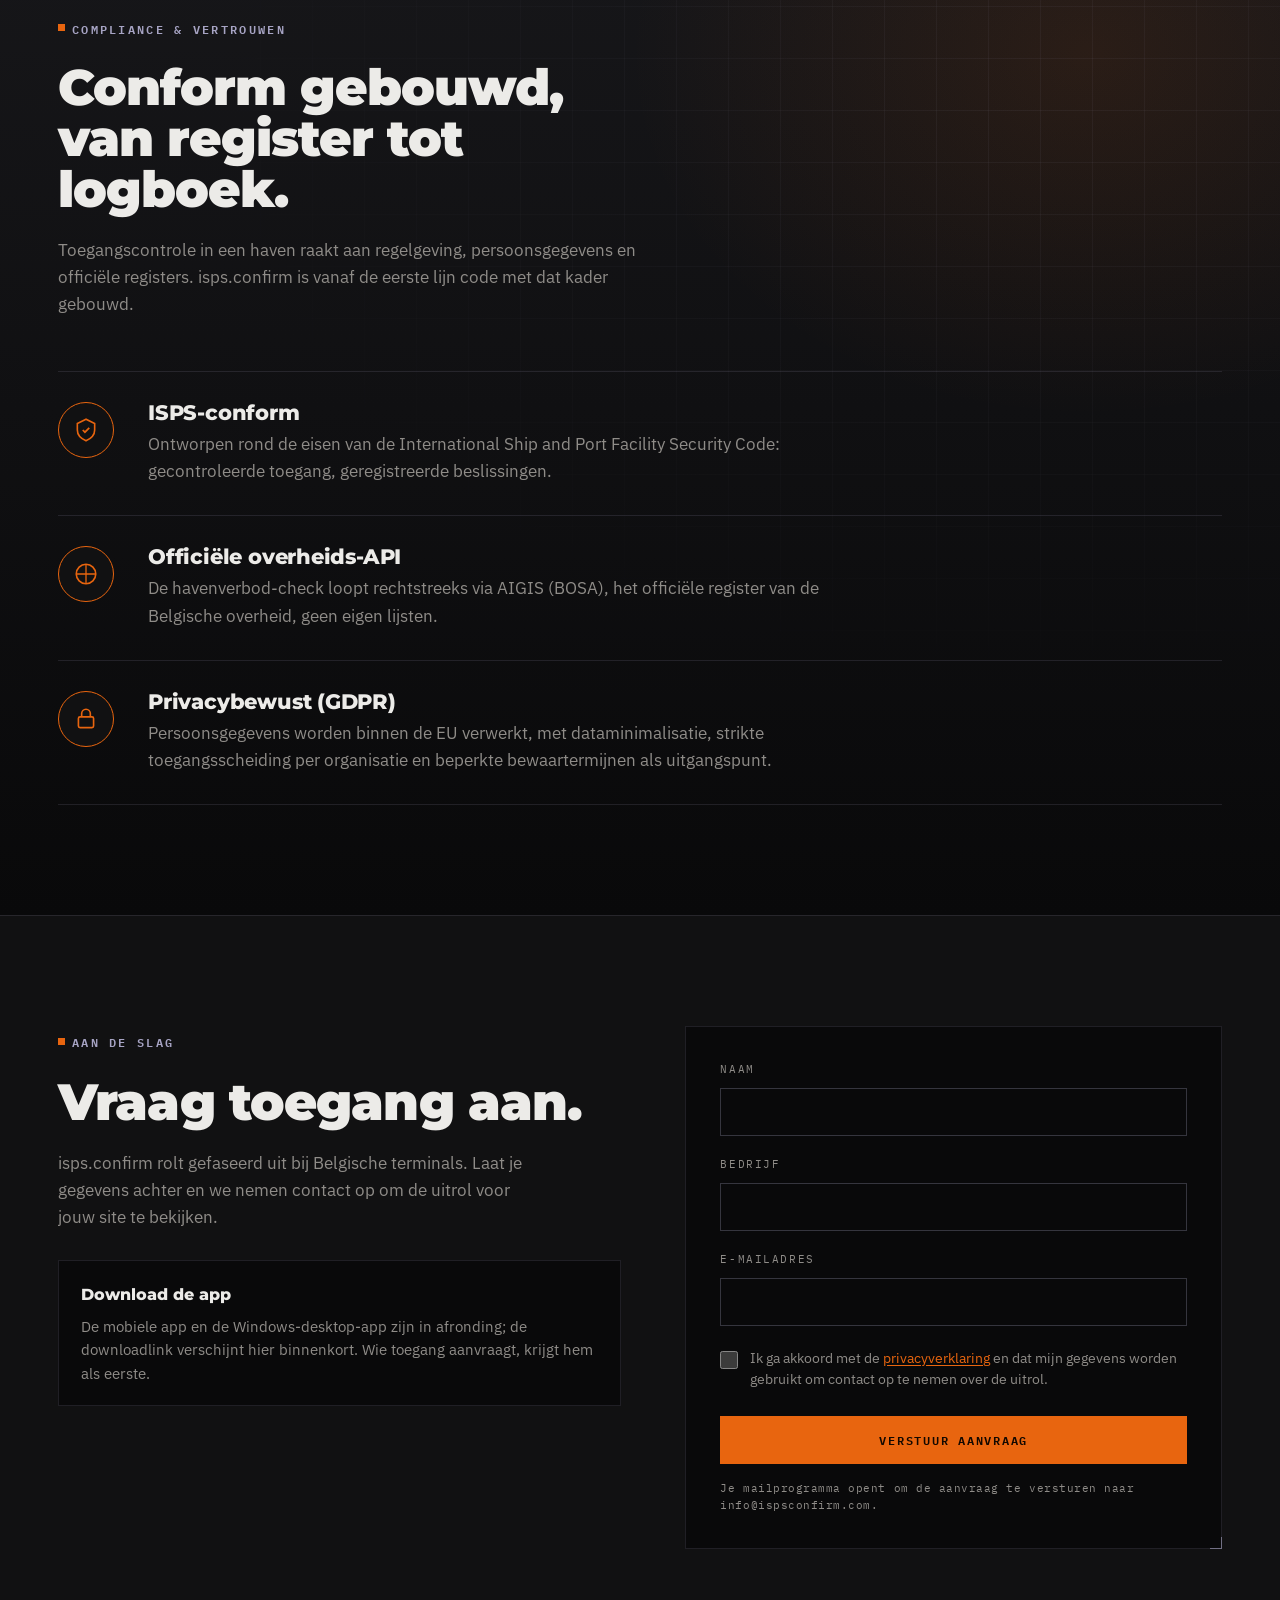
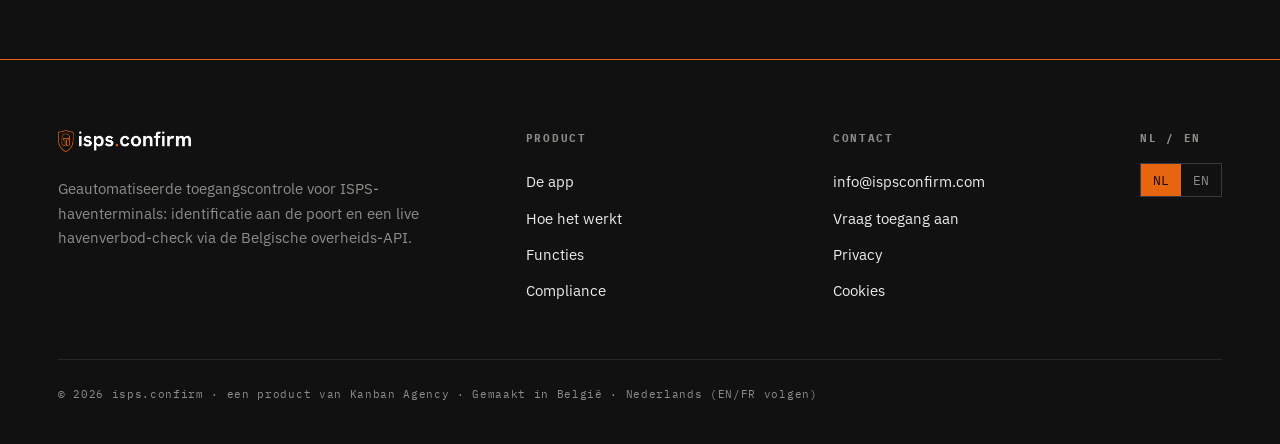
==== commit 2cfe6ae5: "Rebrand 2026: donkere console-look met schild+helm-logo" ====
--- a/index.html
+++ b/index.html
@@ -3,31 +3,19 @@
 <head>
 <meta charset="UTF-8">
 <meta name="viewport" content="width=device-width, initial-scale=1.0">
+<link rel="icon" type="image/png" sizes="32x32" href="assets/favicon-32.png">
+<link rel="icon" type="image/png" sizes="64x64" href="assets/favicon-64.png">
+<link rel="apple-touch-icon" href="assets/apple-touch-icon.png">
+<meta name="theme-color" content="#09090A">
 <title>isps.confirm, Signal at the Gate</title>
 <meta name="description" content="Geautomatiseerde toegangscontrole voor ISPS-haventerminals: de app met QR aan de poort, plus een live havenverbod-check via de Belgische overheids-API. De kiosk vangt chauffeurs zonder app op.">
 <link rel="preconnect" href="https://fonts.googleapis.com">
 <link rel="preconnect" href="https://fonts.gstatic.com" crossorigin>
-<link href="https://fonts.googleapis.com/css2?family=Archivo:wght@400;600;700;800;900&family=Inter:wght@400;500;600&family=JetBrains+Mono:wght@500;600&display=swap" rel="stylesheet">
+<link href="https://fonts.googleapis.com/css2?family=Montserrat:wght@600;700;800;900&family=IBM+Plex+Sans:wght@400;500;600&family=IBM+Plex+Mono:wght@400;500;600&display=swap" rel="stylesheet">
 <style>
 /* ============ TOKENS ============ */
-:root{
-  --bg:#FAF9F6;
-  --surface:#FFFFFF;
-  --surface-2:#F1EFE9;
-  --accent:#F25C05;
-  --accent-h:#D94F04;
-  --accent-2:#D7263D;
-  --ok:#1E9E4B;
-  --text:#16181D;
-  --text-dim:#5D6066;
-  --hairline:rgba(22,24,29,.10);
-  --hairline-strong:rgba(22,24,29,.18);
-  --display:"Archivo","Arial Narrow",system-ui,sans-serif;
-  --body:"Inter",-apple-system,"Segoe UI",Roboto,sans-serif;
-  --mono:"JetBrains Mono","SFMono-Regular",ui-monospace,monospace;
-  --maxw:1220px;
-  --ease:cubic-bezier(.22,.61,.36,1);
-}
+/* tokens live in assets/brand.css (brand 2026) */
+:root{--maxw:1220px;--ease:cubic-bezier(.22,.61,.36,1)}
 *,*::before,*::after{box-sizing:border-box;margin:0;padding:0}
 html{scroll-behavior:smooth;-webkit-text-size-adjust:100%}
 body{
@@ -42,7 +30,7 @@
 img{max-width:100%;display:block}
 a{color:inherit;text-decoration:none}
 button{font-family:inherit;cursor:pointer;border:none;background:none;color:inherit}
-::selection{background:var(--accent);color:#FFFFFF}
+::selection{background:var(--accent);color:var(--on-accent)}
 
 /* faint film grain, barely visible on light */
 body::after{
@@ -63,7 +51,7 @@
 .eyebrow::before{content:"";width:22px;height:1px;background:var(--accent);display:inline-block}
 h1,h2,h3{font-family:var(--display);font-weight:800;line-height:1.02;letter-spacing:-.01em}
 h2.display{
-  font-size:clamp(2rem,4.6vw,3.4rem);font-weight:900;letter-spacing:-.02em;line-height:1.03;
+  font-size:clamp(1.8rem,4.2vw,3.1rem);font-weight:900;letter-spacing:-.02em;line-height:1.03;
   max-width:16ch;
 }
 .section-intro{color:var(--text-dim);font-size:1.06rem;max-width:60ch;margin-top:22px}
@@ -82,28 +70,29 @@
   white-space:nowrap;
 }
 .btn:focus-visible{outline:2px solid var(--accent);outline-offset:3px}
-.btn-primary{background:var(--accent);color:#FFFFFF}
+.btn-primary{background:var(--accent);color:var(--on-accent)}
 .btn-primary::before{content:"";position:absolute;inset:0;background:var(--accent-h);transform:translateX(-101%);transition:transform .35s var(--ease);z-index:0}
 .btn-primary span{position:relative;z-index:1}
-.btn-primary:hover{transform:translateY(-2px);box-shadow:0 10px 30px -8px rgba(242,92,5,.45)}
+.btn-primary:hover{transform:translateY(-2px);box-shadow:0 10px 30px -8px rgba(232,101,15,.45)}
 .btn-primary:hover::before{transform:translateX(0)}
-.btn-ghost{border:1px solid rgba(22,24,29,.30);color:var(--text);background:transparent}
+.btn-ghost{border:1px solid rgba(0,0,0,0.72);color:var(--text);background:transparent}
 .btn-ghost::before{content:"";position:absolute;inset:0;background:var(--accent);transform:translateX(-101%);transition:transform .35s var(--ease);z-index:0}
 .btn-ghost span{position:relative;z-index:1;transition:color .3s var(--ease)}
 .btn-ghost:hover{transform:translateY(-2px);border-color:var(--accent)}
 .btn-ghost:hover::before{transform:translateX(0)}
-.btn-ghost:hover span{color:#FFFFFF}
+.btn-ghost:hover span{color:var(--on-accent)}
 
 /* ============ NAV ============ */
 header.nav{
   position:fixed;top:0;left:0;right:0;z-index:1000;transition:background .35s var(--ease),border-color .35s var(--ease),backdrop-filter .35s var(--ease);
   border-bottom:1px solid transparent;
 }
-header.nav.scrolled{background:rgba(250,249,246,.85);backdrop-filter:blur(14px);border-bottom-color:var(--hairline)}
+header.nav.scrolled{background:rgba(9,9,10,.85);backdrop-filter:blur(14px);border-bottom-color:var(--hairline)}
 .nav-inner{display:flex;align-items:center;gap:32px;height:72px}
-.wordmark{font-family:var(--display);font-weight:800;font-size:1.22rem;letter-spacing:-.01em}
+.wordmark{display:inline-flex;align-items:center;line-height:0}
+.wordmark img{height:22px;width:auto}
 .wordmark .dot{color:var(--accent)}
-.nav-links{display:flex;gap:26px;margin-left:26px}
+.nav-links{display:flex;gap:22px;margin-left:30px}
 .nav-links a{position:relative;font-size:.92rem;color:var(--text-dim);transition:color .25s var(--ease);padding:4px 0}
 .nav-links a::after{content:"";position:absolute;left:0;bottom:-2px;height:1px;width:100%;background:var(--accent);transform:scaleX(0);transform-origin:left;transition:transform .3s var(--ease)}
 .nav-links a:hover{color:var(--text)}
@@ -111,14 +100,14 @@
 .nav-right{margin-left:auto;display:flex;align-items:center;gap:14px}
 .lang-toggle{display:inline-flex;border:1px solid var(--hairline-strong);border-radius:999px;overflow:hidden;font-family:var(--mono);font-size:.7rem;font-weight:600;letter-spacing:.1em}
 .lang-toggle button{padding:7px 12px;color:var(--text-dim);transition:background .2s,color .2s}
-.lang-toggle button[aria-pressed="true"]{background:var(--accent);color:#FFFFFF}
+.lang-toggle button[aria-pressed="true"]{background:var(--accent);color:var(--on-accent)}
 .nav-cta-ghost{font-size:.88rem}
 .burger{display:none;flex-direction:column;gap:5px;padding:8px;margin-left:6px}
 .burger span{width:24px;height:2px;background:var(--text);transition:.3s}
 
 /* mobile drawer */
 .drawer{
-  position:fixed;inset:0;z-index:1500;background:rgba(250,249,246,.98);backdrop-filter:blur(8px);
+  position:fixed;inset:0;z-index:1500;background:rgba(9,9,10,.98);backdrop-filter:blur(8px);
   display:flex;flex-direction:column;justify-content:center;gap:8px;padding:40px;
   transform:translateY(-100%);transition:transform .45s var(--ease);
 }
@@ -133,8 +122,8 @@
 .hero-bg{position:absolute;inset:0;z-index:0}
 .hero-glow{
   position:absolute;top:-10%;right:-6%;width:80%;height:130%;
-  background:radial-gradient(60% 55% at 72% 38%,rgba(242,92,5,.16),transparent 70%),
-             radial-gradient(50% 50% at 35% 82%,rgba(242,92,5,.08),transparent 72%);
+  background:radial-gradient(60% 55% at 72% 38%,rgba(232,101,15,.16),transparent 70%),
+             radial-gradient(50% 50% at 35% 82%,rgba(232,101,15,.08),transparent 72%);
   animation:glowDrift 16s ease-in-out infinite;
 }
 @keyframes glowDrift{0%,100%{transform:translate(0,0);opacity:1}50%{transform:translate(-3%,2.5%);opacity:.82}}
@@ -149,7 +138,7 @@
 @keyframes gridDrift{to{background-position:64px 64px}}
 .scanner{
   position:absolute;top:0;bottom:0;left:-10%;width:120px;pointer-events:none;z-index:2;
-  background:linear-gradient(90deg,transparent,rgba(242,92,5,.28),rgba(242,92,5,.55),rgba(242,92,5,.28),transparent);
+  background:linear-gradient(90deg,transparent,rgba(232,101,15,.28),rgba(232,101,15,.55),rgba(232,101,15,.28),transparent);
   filter:blur(1px);opacity:0;
 }
 .hero-live .scanner{animation:sweep 1.15s var(--ease) .15s forwards}
@@ -162,7 +151,7 @@
 .hero .wrap{position:relative;z-index:3;width:100%}
 .hero-content{max-width:900px}
 .hero h1{
-  font-size:clamp(2.6rem,7vw,5.6rem);font-weight:900;letter-spacing:-.03em;line-height:.98;margin-bottom:26px;
+  font-size:clamp(2rem,6.2vw,5rem);font-weight:900;letter-spacing:-.025em;line-height:1;margin-bottom:26px;
 }
 .hero h1 .line{display:block;overflow:hidden}
 .hero h1 .line>span{display:block;transform:translateY(110%);transition:transform .8s var(--ease)}
@@ -193,27 +182,27 @@
 /* scene fills */
 /* realistic aerial fills */
 .tp-water{fill:url(#gWater)}
-.tp-ripple{stroke:#4C7E92;stroke-width:3;fill:none;opacity:.26;stroke-linecap:round}
-.tp-quay{fill:#12313E}
-.tp-apron{fill:#9DA1A4}
-.tp-out{fill:#8B8F93}
-.tp-road{fill:#54585B}
-.tp-tire{fill:#494C4F}
-.tp-lane{stroke:#ECECE6;stroke-width:4;fill:none;opacity:.9}
-.tp-lanedash{stroke:#ECECE6;stroke-width:4;stroke-dasharray:24 30;fill:none;opacity:.78}
-.tp-stop{fill:#ECECE6;opacity:.92}
-.tp-steel{fill:#3B3F43}
-.tp-steel2{fill:#4C5157}
-.tp-hull{fill:#20242A}
-.tp-super{fill:#E7E7E3}
-.tp-booth{fill:#6C7074}
-.tp-boothroof{fill:#565A5E}
-.tp-neutral{fill:#B7B9B7}
+.tp-ripple{stroke:#3A4A66;stroke-width:3;fill:none;opacity:.26;stroke-linecap:round}
+.tp-quay{fill:#2A2A31}
+.tp-apron{fill:#141417}
+.tp-out{fill:#0F0F11}
+.tp-road{fill:#1E1E23}
+.tp-tire{fill:#26262C}
+.tp-lane{stroke:#5A5868;stroke-width:4;fill:none;opacity:.9}
+.tp-lanedash{stroke:#5A5868;stroke-width:4;stroke-dasharray:24 30;fill:none;opacity:.78}
+.tp-stop{fill:#A7A4C4;opacity:.92}
+.tp-steel{fill:#3A3A42}
+.tp-steel2{fill:#4A4A54}
+.tp-hull{fill:#1A1A20}
+.tp-super{fill:#C9C6D6}
+.tp-booth{fill:#2A2A31}
+.tp-boothroof{fill:#3A3A42}
+.tp-neutral{fill:#55545E}
 .tp-accent{fill:var(--accent)}
 .tp-white{fill:#F1F1EC}
-.tp-fence{stroke:rgba(18,20,24,.5);stroke-width:2.5;stroke-dasharray:5 8;fill:none}
-.tp-rail{stroke:#3B3F43;stroke-width:4;fill:none;opacity:.85}
-.tp-lbl{font-family:var(--mono);font-weight:600;font-size:15px;letter-spacing:3px;fill:#ECECE6;opacity:.9}
+.tp-fence{stroke:rgba(167,164,196,.55);stroke-width:2.5;stroke-dasharray:5 8;fill:none}
+.tp-rail{stroke:#34343B;stroke-width:4;fill:none;opacity:.85}
+.tp-lbl{font-family:var(--mono);font-weight:600;font-size:15px;letter-spacing:3px;fill:#A7A4C4;opacity:.9}
 .tp-lbl-acc{font-family:var(--mono);font-weight:700;font-size:15px;letter-spacing:3px;fill:var(--accent)}
 .tp-shadow{filter:drop-shadow(5px 8px 5px rgba(12,16,20,.4))}
 .tp-truck{filter:drop-shadow(5px 8px 5px rgba(12,16,20,.45))}
@@ -225,8 +214,8 @@
 .scrolly-eyebrow::before{content:"";width:22px;height:1px;background:var(--accent)}
 .sc-chip{position:absolute;left:50%;top:64%;transform:translateX(-50%);z-index:5;
   display:flex;align-items:center;gap:14px;padding:14px 20px 14px 16px;border-radius:16px;
-  background:rgba(255,255,255,.94);border:1px solid var(--hairline-strong);
-  box-shadow:0 14px 34px -14px rgba(22,24,29,.35);backdrop-filter:blur(6px);max-width:min(88vw,420px);
+  background:rgba(17,17,18,.92);border:1px solid var(--hairline-strong);
+  box-shadow:0 14px 34px -14px rgba(0,0,0,0.84);backdrop-filter:blur(6px);max-width:min(88vw,420px);
   transition:opacity .3s var(--ease)}
 .sc-chip .sc-ico{flex:0 0 auto;width:42px;height:42px;border-radius:11px;background:var(--surface-2);
   display:grid;place-items:center;position:relative;overflow:hidden}
@@ -242,7 +231,7 @@
 .sc-qr{width:22px;height:22px;display:grid;grid-template-columns:repeat(3,1fr);grid-template-rows:repeat(3,1fr);gap:2px}
 .sc-qr span{background:var(--text);border-radius:1px}
 .sc-qr span:nth-child(2),.sc-qr span:nth-child(4),.sc-qr span:nth-child(9){background:transparent}
-.sc-spin{width:22px;height:22px;border-radius:50%;border:3px solid rgba(242,92,5,.22);
+.sc-spin{width:22px;height:22px;border-radius:50%;border:3px solid rgba(232,101,15,.22);
   border-top-color:var(--accent);animation:scSpin .8s linear infinite}
 @keyframes scSpin{to{transform:rotate(360deg)}}
 .sc-okdot{width:22px;height:22px;border-radius:50%;background:var(--ok);display:grid;place-items:center}
@@ -259,12 +248,12 @@
 .sc-chip[data-stage="c"] .g-ok{display:grid}
 
 /* light wash over the whole scene during the aerial reveal, fades in with the closing line */
-.sc-wash{position:absolute;inset:0;z-index:3;background:#FFFFFF;opacity:0;pointer-events:none}
+.sc-wash{position:absolute;inset:0;z-index:3;background:#09090A;opacity:0;pointer-events:none}
 .sc-final{position:absolute;left:50%;top:30%;transform:translate(-50%,-8px);z-index:6;
   width:auto;max-width:min(90vw,600px);text-align:center;font-family:var(--display);font-weight:900;
   font-size:clamp(1.4rem,3.4vw,2.5rem);letter-spacing:-.02em;line-height:1.1;color:var(--text);
-  padding:22px 34px;border-radius:22px;background:rgba(255,255,255,.9);
-  border:1px solid var(--hairline-strong);box-shadow:0 22px 54px -20px rgba(22,24,29,.35);
+  padding:22px 34px;border-radius:22px;background:rgba(17,17,18,.9);
+  border:1px solid var(--hairline-strong);box-shadow:0 22px 54px -20px rgba(0,0,0,0.84);
   -webkit-backdrop-filter:blur(8px);backdrop-filter:blur(8px);
   opacity:0;transition:transform .4s var(--ease);pointer-events:none}
 .sc-final.show{transform:translate(-50%,0)}
@@ -332,17 +321,17 @@
 .how{background:var(--bg)}
 .track{position:relative;margin-top:60px;padding-left:0}
 .track-line{position:absolute;left:calc(50% - 1px);top:0;width:2px;height:100%;background:var(--hairline)}
-.track-line-fill{position:absolute;left:0;top:0;width:100%;height:0;background:linear-gradient(180deg,var(--accent),var(--accent));box-shadow:0 0 16px rgba(242,92,5,.45);transition:height .1s linear}
+.track-line-fill{position:absolute;left:0;top:0;width:100%;height:0;background:linear-gradient(180deg,var(--accent),var(--accent));box-shadow:0 0 16px rgba(232,101,15,.45);transition:height .1s linear}
 .steps{display:flex;flex-direction:column;gap:34px;position:relative}
 .step{position:relative;width:calc(50% - 46px);opacity:.4;transition:opacity .5s var(--ease),transform .5s var(--ease)}
 .step:nth-child(odd){margin-left:auto;padding-left:0}
 .step:nth-child(even){margin-right:auto}
 .step.active{opacity:1}
 .step-card{
-  background:var(--surface);border:1px solid var(--hairline);border-radius:5px;padding:22px 24px;position:relative;transition:border-color .4s var(--ease),transform .4s var(--ease);box-shadow:0 1px 2px rgba(22,24,29,.04);
+  background:var(--surface);border:1px solid var(--hairline);border-radius:5px;padding:22px 24px;position:relative;transition:border-color .4s var(--ease),transform .4s var(--ease);box-shadow:0 1px 2px rgba(0,0,0,0.10);
 }
 .step.active .step-card{border-color:var(--hairline-strong)}
-.step.locked .step-card{border-color:rgba(242,92,5,.5)}
+.step.locked .step-card{border-color:rgba(232,101,15,.5)}
 .step-num{font-family:var(--mono);font-weight:600;font-size:.72rem;letter-spacing:.16em;color:var(--accent);margin-bottom:8px;display:block}
 .step-card h3{font-size:1.18rem;font-weight:800;margin-bottom:8px;letter-spacing:-.01em}
 .step-card p{color:var(--text-dim);font-size:.96rem;line-height:1.5}
@@ -352,7 +341,7 @@
 }
 .step:nth-child(odd) .node{left:-54px}
 .step:nth-child(even) .node{right:-54px}
-.step.active .node{border-color:var(--accent);background:var(--accent);box-shadow:0 0 0 5px rgba(242,92,5,.16)}
+.step.active .node{border-color:var(--accent);background:var(--accent);box-shadow:0 0 0 5px rgba(232,101,15,.16)}
 .step.locked .node::after{content:"";position:absolute;inset:0;border-radius:50%;border:2px solid var(--accent);animation:nodePulse .8s var(--ease)}
 @keyframes nodePulse{0%{transform:scale(1);opacity:1}100%{transform:scale(2.4);opacity:0}}
 .checking{font-family:var(--mono);font-size:.72rem;letter-spacing:.12em;color:var(--accent);margin-top:10px;display:none}
@@ -380,7 +369,7 @@
 /* ============ APP FASTLANE ============ */
 .fastlane{background:var(--surface);border-top:1px solid var(--hairline);border-bottom:1px solid var(--hairline)}
 .fastlane-grid{display:grid;grid-template-columns:320px 1fr;gap:60px;align-items:center}
-.qr-wrap{position:relative;aspect-ratio:1;border:1px solid var(--hairline);border-radius:8px;background:var(--bg);display:grid;place-items:center;overflow:hidden;box-shadow:0 1px 2px rgba(22,24,29,.04)}
+.qr-wrap{position:relative;aspect-ratio:1;border:1px solid var(--hairline);border-radius:8px;background:var(--bg);display:grid;place-items:center;overflow:hidden;box-shadow:0 1px 2px rgba(0,0,0,0.10)}
 .qr{display:grid;grid-template-columns:repeat(11,1fr);grid-template-rows:repeat(11,1fr);gap:3px;width:64%;aspect-ratio:1}
 .qr i{background:var(--text);border-radius:1px;opacity:0;animation:qrOn .5s var(--ease) forwards}
 .qr i.on{opacity:1}
@@ -406,10 +395,10 @@
 .feat-card{
   background:var(--surface);border:1px solid var(--hairline);border-radius:6px;padding:30px 28px;position:relative;
   transition:transform .35s var(--ease),border-color .35s var(--ease),box-shadow .35s var(--ease);overflow:hidden;
-  box-shadow:0 1px 2px rgba(22,24,29,.04);
+  box-shadow:0 1px 2px rgba(0,0,0,0.10);
 }
 .feat-card::before{content:"";position:absolute;inset:0;border:1px solid var(--accent);border-radius:6px;opacity:0;transition:opacity .35s var(--ease);pointer-events:none}
-.feat-card:hover{transform:translateY(-5px);box-shadow:0 18px 40px -22px rgba(22,24,29,.28)}
+.feat-card:hover{transform:translateY(-5px);box-shadow:0 18px 40px -22px rgba(0,0,0,0.67)}
 .feat-card:hover::before{opacity:1}
 .feat-icon{width:40px;height:40px;margin-bottom:20px;stroke:var(--accent);stroke-width:1.5;fill:none}
 .feat-card h3{font-size:1.16rem;font-weight:800;margin-bottom:10px;letter-spacing:-.01em}
@@ -417,11 +406,11 @@
 
 /* ============ FOR WHOM ============ */
 .aud-grid{display:grid;grid-template-columns:repeat(3,1fr);gap:20px;margin-top:56px}
-.aud-card{border:1px solid var(--hairline);border-radius:6px;overflow:hidden;background:var(--surface);transition:transform .35s var(--ease),border-color .35s var(--ease);box-shadow:0 1px 2px rgba(22,24,29,.04)}
+.aud-card{border:1px solid var(--hairline);border-radius:6px;overflow:hidden;background:var(--surface);transition:transform .35s var(--ease),border-color .35s var(--ease);box-shadow:0 1px 2px rgba(0,0,0,0.10)}
 .aud-card:hover{transform:translateY(-5px);border-color:var(--hairline-strong)}
 .aud-head{height:150px;position:relative;overflow:hidden;background:var(--surface-2);display:grid;place-items:center}
 .aud-head svg{width:100%;height:100%;position:absolute;inset:0}
-.aud-head .lbl{position:relative;z-index:2;font-family:var(--mono);font-size:.68rem;letter-spacing:.18em;color:var(--accent);text-transform:uppercase;padding:6px 12px;border:1px solid rgba(242,92,5,.4);border-radius:3px;background:rgba(255,255,255,.75)}
+.aud-head .lbl{position:relative;z-index:2;font-family:var(--mono);font-size:.68rem;letter-spacing:.18em;color:var(--accent);text-transform:uppercase;padding:6px 12px;border:1px solid rgba(232,101,15,.4);border-radius:3px;background:rgba(9,9,10,.8)}
 .aud-body{padding:26px 26px 30px}
 .aud-body h3{font-size:1.24rem;font-weight:900;margin-bottom:12px;letter-spacing:-.01em}
 .aud-body p{color:var(--text-dim);font-size:.98rem}
@@ -430,7 +419,7 @@
 .compliance{position:relative;overflow:hidden}
 .compliance::before{content:"";position:absolute;inset:0;
   background:
-    radial-gradient(60% 60% at 85% 15%,rgba(242,92,5,.10),transparent 60%),
+    radial-gradient(60% 60% at 85% 15%,rgba(232,101,15,.10),transparent 60%),
     linear-gradient(180deg,var(--surface-2),var(--bg));
   z-index:0}
 .compliance::after{content:"";position:absolute;inset:0;z-index:0;opacity:.5;
@@ -526,20 +515,18 @@
   .marquee-track{animation:none}
   .outcome{opacity:1}
   .step{opacity:1}
-  /* scrollytelling collapses to a static final frame */
-  .scrolly.reduced,.scrolly.reduced .scrolly-track{height:100vh}
-  .sc-hint{display:none}
-  .sc-final{opacity:1;transform:translate(-50%,0)}
+  /* scrollytelling stays scroll-scrubbed (user-driven motion); only autoplay decorations stop */
   .sc-spin{animation:none;border-top-color:var(--accent)}
 }
 </style>
+<link rel="stylesheet" href="assets/brand.css">
 </head>
 <body>
 
 <!-- ============ NAV ============ -->
 <header class="nav" id="nav">
   <div class="wrap nav-inner">
-    <a href="#hero" class="wordmark">isps<span class="dot">.</span>confirm</a>
+    <a href="#hero" class="wordmark brand-logo" aria-label="isps.confirm"><img src="assets/logo-wordmark.png" alt="isps.confirm" width="133" height="22"></a>
     <nav class="nav-links" aria-label="Hoofdnavigatie">
       <a href="#fastlane" data-i18n="nav.app">De app</a>
       <a href="#how" data-i18n="nav.how">Hoe het werkt</a>
@@ -604,7 +591,7 @@
       <svg viewBox="0 0 1000 640" preserveAspectRatio="xMidYMid slice" aria-hidden="true">
         <defs>
           <linearGradient id="gWater" x1="0" y1="0" x2="0" y2="1">
-            <stop offset="0" stop-color="#1E4A5E"/><stop offset="1" stop-color="#295B70"/>
+            <stop offset="0" stop-color="#0B0F16"/><stop offset="1" stop-color="#101624"/>
           </linearGradient>
           <linearGradient id="gSun" x1="0" y1="0" x2="1" y2="1">
             <stop offset="0" stop-color="#FFF7EA" stop-opacity=".12"/>
@@ -628,8 +615,8 @@
           <g class="tp-shadow">
             <rect class="tp-hull" x="150" y="48" width="580" height="136" rx="30"/>
             <rect class="tp-hull" x="640" y="56" width="16" height="14"/>
-            <rect x="196" y="70" width="48" height="30" fill="#A6432E"/><rect x="248" y="70" width="48" height="30" fill="#2E5E8C"/><rect x="300" y="70" width="48" height="30" fill="#2F5D43"/><rect x="352" y="70" width="48" height="30" fill="#7C7F82"/><rect x="404" y="70" width="48" height="30" fill="#B85C1E"/><rect x="456" y="70" width="48" height="30" fill="#37709C"/><rect x="508" y="70" width="48" height="30" fill="#8E3A2E"/><rect x="560" y="70" width="48" height="30" fill="#2F5D43"/>
-            <rect x="196" y="104" width="48" height="30" fill="#2E5E8C"/><rect x="248" y="104" width="48" height="30" fill="#8E3A2E"/><rect x="300" y="104" width="48" height="30" fill="#7C7F82"/><rect x="352" y="104" width="48" height="30" fill="#A6432E"/><rect x="404" y="104" width="48" height="30" fill="#356E9B"/><rect x="456" y="104" width="48" height="30" fill="#2F5D43"/><rect x="508" y="104" width="48" height="30" fill="#B85C1E"/><rect x="560" y="104" width="48" height="30" fill="#6B6F72"/>
+            <rect x="196" y="70" width="48" height="30" fill="#4A2E29"/><rect x="248" y="70" width="48" height="30" fill="#2A3346"/><rect x="300" y="70" width="48" height="30" fill="#2B3A33"/><rect x="352" y="70" width="48" height="30" fill="#3A3A42"/><rect x="404" y="70" width="48" height="30" fill="#5A3A22"/><rect x="456" y="70" width="48" height="30" fill="#2C3A4E"/><rect x="508" y="70" width="48" height="30" fill="#3E2A28"/><rect x="560" y="70" width="48" height="30" fill="#2B3A33"/>
+            <rect x="196" y="104" width="48" height="30" fill="#2A3346"/><rect x="248" y="104" width="48" height="30" fill="#3E2A28"/><rect x="300" y="104" width="48" height="30" fill="#3A3A42"/><rect x="352" y="104" width="48" height="30" fill="#4A2E29"/><rect x="404" y="104" width="48" height="30" fill="#2C3A4E"/><rect x="456" y="104" width="48" height="30" fill="#2B3A33"/><rect x="508" y="104" width="48" height="30" fill="#5A3A22"/><rect x="560" y="104" width="48" height="30" fill="#33333B"/>
             <rect class="tp-super" x="626" y="74" width="74" height="86" rx="6"/>
             <rect class="tp-steel2" x="638" y="92" width="50" height="10"/><rect class="tp-steel2" x="638" y="110" width="50" height="10"/>
           </g>
@@ -875,21 +862,21 @@
     <div class="aud-grid">
       <div class="aud-card reveal">
         <div class="aud-head">
-          <svg viewBox="0 0 200 150" preserveAspectRatio="xMidYMid slice"><rect width="200" height="150" fill="#F1EFE9"/><g stroke="#F25C05" stroke-width="1.2" fill="none" opacity=".75"><rect x="30" y="70" width="40" height="26"/><rect x="72" y="70" width="40" height="26"/><rect x="51" y="42" width="40" height="26"/><rect x="93" y="42" width="40" height="26"/><rect x="114" y="70" width="40" height="26"/></g><g fill="#F25C05" opacity=".16"><rect x="30" y="70" width="40" height="26"/><rect x="93" y="42" width="40" height="26"/></g></svg>
+          <svg viewBox="0 0 200 150" preserveAspectRatio="xMidYMid slice"><rect width="200" height="150" fill="#17171A"/><g stroke="#E8650F" stroke-width="1.2" fill="none" opacity=".75"><rect x="30" y="70" width="40" height="26"/><rect x="72" y="70" width="40" height="26"/><rect x="51" y="42" width="40" height="26"/><rect x="93" y="42" width="40" height="26"/><rect x="114" y="70" width="40" height="26"/></g><g fill="#E8650F" opacity=".16"><rect x="30" y="70" width="40" height="26"/><rect x="93" y="42" width="40" height="26"/></g></svg>
           <span class="lbl" data-i18n="who.c1l">TERMINAL</span>
         </div>
         <div class="aud-body"><h3 data-i18n="who.c1t">Haventerminals</h3><p data-i18n="who.c1d">Container-, roro- en bulkterminals die dagelijks honderden chauffeurs door de poort krijgen en elke passage moeten kunnen verantwoorden.</p></div>
       </div>
       <div class="aud-card reveal" data-d="1">
         <div class="aud-head">
-          <svg viewBox="0 0 200 150" preserveAspectRatio="xMidYMid slice"><rect width="200" height="150" fill="#F1EFE9"/><path d="M100 32 L128 44 V72 C128 96 116 108 100 118 C84 108 72 96 72 72 V44 Z" fill="none" stroke="#F25C05" stroke-width="1.4" opacity=".8"/><path d="M100 32 L128 44 V72 C128 96 116 108 100 118 Z" fill="#F25C05" opacity=".14"/><path d="M90 74 l7 7 15-16" fill="none" stroke="#F25C05" stroke-width="1.6"/></svg>
+          <svg viewBox="0 0 200 150" preserveAspectRatio="xMidYMid slice"><rect width="200" height="150" fill="#17171A"/><path d="M100 32 L128 44 V72 C128 96 116 108 100 118 C84 108 72 96 72 72 V44 Z" fill="none" stroke="#E8650F" stroke-width="1.4" opacity=".8"/><path d="M100 32 L128 44 V72 C128 96 116 108 100 118 Z" fill="#E8650F" opacity=".14"/><path d="M90 74 l7 7 15-16" fill="none" stroke="#E8650F" stroke-width="1.6"/></svg>
           <span class="lbl" data-i18n="who.c2l">ISPS CODE</span>
         </div>
         <div class="aud-body"><h3 data-i18n="who.c2t">ISPS-faciliteiten</h3><p data-i18n="who.c2d">Elke faciliteit onder de ISPS-code die toegangscontrole niet alleen moet uitvoeren, maar ook aantoonbaar moet maken bij inspectie.</p></div>
       </div>
       <div class="aud-card reveal" data-d="2">
         <div class="aud-head">
-          <svg viewBox="0 0 200 150" preserveAspectRatio="xMidYMid slice"><rect width="200" height="150" fill="#F1EFE9"/><g stroke="#F25C05" stroke-width="1.2" fill="none" opacity=".75"><rect x="40" y="60" width="54" height="44"/><path d="M40 60 L67 42 L94 60"/><rect x="104" y="72" width="56" height="32"/><path d="M104 72 L132 56 L160 72"/></g><rect x="40" y="60" width="54" height="44" fill="#F25C05" opacity=".14"/><circle cx="150" cy="112" r="4" fill="#F25C05" opacity=".6"/></svg>
+          <svg viewBox="0 0 200 150" preserveAspectRatio="xMidYMid slice"><rect width="200" height="150" fill="#17171A"/><g stroke="#E8650F" stroke-width="1.2" fill="none" opacity=".75"><rect x="40" y="60" width="54" height="44"/><path d="M40 60 L67 42 L94 60"/><rect x="104" y="72" width="56" height="32"/><path d="M104 72 L132 56 L160 72"/></g><rect x="40" y="60" width="54" height="44" fill="#E8650F" opacity=".14"/><circle cx="150" cy="112" r="4" fill="#E8650F" opacity=".6"/></svg>
           <span class="lbl" data-i18n="who.c3l">LOGISTICS</span>
         </div>
         <div class="aud-body"><h3 data-i18n="who.c3t">Logistieke sites</h3><p data-i18n="who.c3d">Distributiecentra en logistieke platformen met beveiligde zones die grip willen op wie het terrein op rijdt.</p></div>
@@ -908,15 +895,15 @@
     </div>
     <div class="proof-rows">
       <div class="proof-row reveal">
-        <span class="seal"><svg width="26" height="26" viewBox="0 0 24 24"><path d="M12 2 4 6v6c0 5 3.5 8 8 10 4.5-2 8-5 8-10V6z" fill="none" stroke="#F25C05" stroke-width="1.5"/><path d="M9 12l2 2 4-4" fill="none" stroke="#F25C05" stroke-width="1.6"/></svg></span>
+        <span class="seal"><svg width="26" height="26" viewBox="0 0 24 24"><path d="M12 2 4 6v6c0 5 3.5 8 8 10 4.5-2 8-5 8-10V6z" fill="none" stroke="#E8650F" stroke-width="1.5"/><path d="M9 12l2 2 4-4" fill="none" stroke="#E8650F" stroke-width="1.6"/></svg></span>
         <div><h3 data-i18n="comp.r1t">ISPS-conform</h3><p data-i18n="comp.r1d">Ontworpen rond de eisen van de International Ship and Port Facility Security Code: gecontroleerde toegang, geregistreerde beslissingen.</p></div>
       </div>
       <div class="proof-row reveal" data-d="1">
-        <span class="seal"><svg width="26" height="26" viewBox="0 0 24 24"><circle cx="12" cy="12" r="9" fill="none" stroke="#F25C05" stroke-width="1.5"/><path d="M3 12h18M12 3v18" stroke="#F25C05" stroke-width="1.2"/></svg></span>
+        <span class="seal"><svg width="26" height="26" viewBox="0 0 24 24"><circle cx="12" cy="12" r="9" fill="none" stroke="#E8650F" stroke-width="1.5"/><path d="M3 12h18M12 3v18" stroke="#E8650F" stroke-width="1.2"/></svg></span>
         <div><h3 data-i18n="comp.r2t">Officiële overheids-API</h3><p data-i18n="comp.r2d">De havenverbod-check loopt rechtstreeks via AIGIS (BOSA), het officiële register van de Belgische overheid, geen eigen lijsten.</p></div>
       </div>
       <div class="proof-row reveal" data-d="2">
-        <span class="seal"><svg width="26" height="26" viewBox="0 0 24 24"><rect x="5" y="10" width="14" height="10" rx="1.5" fill="none" stroke="#F25C05" stroke-width="1.5"/><path d="M8 10V7a4 4 0 0 1 8 0v3" fill="none" stroke="#F25C05" stroke-width="1.5"/></svg></span>
+        <span class="seal"><svg width="26" height="26" viewBox="0 0 24 24"><rect x="5" y="10" width="14" height="10" rx="1.5" fill="none" stroke="#E8650F" stroke-width="1.5"/><path d="M8 10V7a4 4 0 0 1 8 0v3" fill="none" stroke="#E8650F" stroke-width="1.5"/></svg></span>
         <div><h3 data-i18n="comp.r3t">Privacybewust (GDPR)</h3><p data-i18n="comp.r3d">Persoonsgegevens worden binnen de EU verwerkt, met dataminimalisatie, strikte toegangsscheiding per organisatie en beperkte bewaartermijnen als uitgangspunt.</p></div>
       </div>
     </div>
@@ -960,7 +947,7 @@
   <div class="wrap">
     <div class="foot-top">
       <div>
-        <a href="#hero" class="wordmark">isps<span class="dot">.</span>confirm</a>
+        <a href="#hero" class="wordmark brand-logo" aria-label="isps.confirm"><img src="assets/logo-wordmark.png" alt="isps.confirm" width="133" height="22"></a>
         <p class="foot-tag" data-i18n="foot.tag">Geautomatiseerde toegangscontrole voor ISPS-haventerminals: identificatie aan de poort en een live havenverbod-check via de Belgische overheids-API.</p>
       </div>
       <div class="foot-col">
@@ -1350,7 +1337,7 @@
       var gen = document.getElementById("sceneryGen");
       if(!gen) return;
       var out = "", seed=97;
-      var pal=["#A6432E","#2E5E8C","#2F5D43","#7C7F82","#B85C1E","#8E3A2E","#37709C","#6B6F72","#9C4A2C","#245779"];
+      var pal=["#4A2E29","#2A3346","#2B3A33","#3A3A42","#5A3A22","#3E2A28","#2C3A4E","#33333B","#4A3226","#24324A"];
       function rnd(){ seed=(seed*1103515245+12345)&0x7fffffff; return seed/0x7fffffff; }
       // one realistic container (varied colour, ridge highlight, bottom shade)
       function cont(x,y,w,h){
@@ -1374,9 +1361,9 @@
       field(180); field(572);
       // 4 parked trailers, neutral, one tidy row on the apron
       function trailer(x,y){
-        out+='<rect x="'+x+'" y="'+y+'" width="92" height="30" rx="3" fill="#B4B6B4"/>';
+        out+='<rect x="'+x+'" y="'+y+'" width="92" height="30" rx="3" fill="#3A3A42"/>';
         out+='<rect x="'+x+'" y="'+y+'" width="92" height="30" rx="3" fill="none" stroke="rgba(20,22,26,.18)" stroke-width="1.5"/>';
-        out+='<rect x="'+(x+3)+'" y="'+(y+4)+'" width="16" height="22" rx="2" fill="#8C8F8C"/>';
+        out+='<rect x="'+(x+3)+'" y="'+(y+4)+'" width="16" height="22" rx="2" fill="#2A2A31"/>';
       }
       [1150,1236,1322,1408].forEach(function(y){ trailer(250,y); });
       gen.innerHTML = out;
@@ -1436,17 +1423,14 @@
       var top = scrolly.getBoundingClientRect().top;
       curP = clamp((-top)/(total||1), 0, 1);
     }
-    if(reduce){
-      scrolly.classList.add("reduced");
-      curP = 1;
-      requestAnimationFrame(frame);
-    } else {
-      var rafPending=false;
-      function schedule(){ if(!rafPending){ rafPending=true; requestAnimationFrame(function(){ frame(); rafPending=false; }); } }
-      window.addEventListener("scroll", function(){ measure(); schedule(); }, {passive:true});
-      window.addEventListener("resize", function(){ measure(); schedule(); });
-      measure(); frame();
-    }
+    /* The scrollytelling is user-driven (scrubbed by scrolling), so it stays
+       active even under prefers-reduced-motion; only autoplay decor stops. */
+    var rafPending=false;
+    function schedule(){ if(!rafPending){ rafPending=true; requestAnimationFrame(function(){ frame(); rafPending=false; }); } }
+    window.addEventListener("scroll", function(){ measure(); schedule(); }, {passive:true});
+    window.addEventListener("resize", function(){ measure(); schedule(); });
+    window.addEventListener("load", function(){ measure(); schedule(); });
+    measure(); frame();
   }
 
   /* ---------- init ---------- */
--- a/assets/brand.css
+++ b/assets/brand.css
@@ -0,0 +1,103 @@
+/* ==========================================================================
+   isps.confirm — brand 2026
+   Operator-console look: near-black, thin steel lines, brand orange as the
+   only signal colour. Shared by every page; load AFTER the page's own <style>.
+   ========================================================================== */
+
+:root{
+  /* surfaces */
+  --bg:#09090A;
+  --surface:#111112;
+  --surface-2:#17171A;
+  /* text */
+  --text:#ECEBE8;
+  --text-dim:#8F8C88;
+  --steel:#A7A4C4;            /* instrument lines and labels */
+  /* signal */
+  --accent:#E8650F;           /* logo orange */
+  --accent-h:#C4530C;
+  --accent-2:#E0533D;         /* denied */
+  --ok:#3FB27F;               /* granted */
+  --on-accent:#120800;        /* text on orange */
+  /* lines */
+  --hairline:rgba(167,164,196,.14);
+  --hairline-strong:rgba(167,164,196,.28);
+  /* type */
+  --display:"Montserrat","Segoe UI",system-ui,sans-serif;
+  --body:"IBM Plex Sans",-apple-system,"Segoe UI",Roboto,sans-serif;
+  --mono:"IBM Plex Mono",ui-monospace,"Cascadia Mono",Consolas,monospace;
+  color-scheme:dark;
+}
+
+/* ---------- base ---------- */
+html{background:var(--bg)}
+body{
+  background-color:var(--bg);color:var(--text);
+  background-image:radial-gradient(circle at 1px 1px,rgba(167,164,196,.08) 1px,transparent 1.4px);
+  background-size:24px 24px;
+}
+body::after{display:none}                       /* drop the paper grain */
+::selection{background:var(--accent);color:var(--on-accent)}
+h1,h2,h3,h4{font-family:var(--display)}
+
+/* ---------- logo ---------- */
+.brand-logo{display:inline-flex;align-items:center;line-height:0}
+.brand-logo img{height:22px;width:auto;display:block}
+.brand-logo.lg img{height:30px}
+
+/* ---------- eyebrow / labels ---------- */
+.eyebrow{color:var(--steel)}
+.eyebrow::before{width:7px;height:7px;background:var(--accent)}
+
+/* ---------- buttons: square, mono, uppercase ---------- */
+.btn{border-radius:0;font-family:var(--mono);font-weight:600;font-size:.78rem;letter-spacing:.14em;text-transform:uppercase;padding:14px 22px}
+.btn-primary{background:var(--accent);color:var(--on-accent)}
+.btn-primary:hover{box-shadow:0 10px 30px -10px rgba(232,101,15,.55)}
+.btn-ghost{border:1px solid var(--hairline-strong);color:var(--text)}
+.btn-ghost:hover span{color:var(--on-accent)}
+
+/* ---------- HUD corner brackets ---------- */
+.hud-br{position:relative}
+.hud-br::before,.hud-br::after{content:"";position:absolute;width:12px;height:12px;border-color:var(--steel);border-style:solid;opacity:.65;pointer-events:none;z-index:2}
+.hud-br::before{left:-1px;top:-1px;border-width:1px 0 0 1px}
+.hud-br::after{right:-1px;bottom:-1px;border-width:0 1px 1px 0}
+
+/* ---------- language toggle ---------- */
+.lang-toggle{border-radius:0;border-color:var(--hairline-strong)}
+.lang-toggle button[aria-pressed="true"]{background:var(--accent);color:var(--on-accent)}
+
+/* ---------- navigation ---------- */
+.nav-links a{font-family:var(--mono);font-size:.72rem;letter-spacing:.12em;text-transform:uppercase;white-space:nowrap}
+.nav-right .btn{padding:11px 15px;font-size:.7rem}
+header.nav.scrolled{background:rgba(9,9,10,.86);border-bottom-color:var(--hairline)}
+@media (max-width:1240px){.nav-cta-ghost{display:none}}
+
+/* ---------- headlines: Montserrat is wider than the old Archivo ---------- */
+h1,h2{hyphens:manual;overflow-wrap:break-word}
+
+/* ---------- cards and panels: square corners + HUD brackets ---------- */
+.step-card,.feat-card,.feat-card::before,.aud-card,.outcome,.kiosk-inset,.kiosk-screen,.qr-wrap,
+.form-card,.field input,.app-notice,.fast-closer,.sc-chip,.sc-chip .sc-ico,.sc-final,.outcome .status-chip,
+.aud-head .lbl,.tick{border-radius:0}
+.feat-card,.aud-card,.kiosk-inset,.form-card{position:relative}
+.feat-card::after,.aud-card::after,.kiosk-inset::after,.form-card::after,.step-card::after{
+  content:"";position:absolute;right:-1px;bottom:-1px;width:12px;height:12px;
+  border-right:1px solid var(--steel);border-bottom:1px solid var(--steel);opacity:.6;pointer-events:none}
+.step.active .step-card::after{border-color:var(--accent);opacity:1}
+.feat-card,.aud-card,.step-card,.outcome{box-shadow:none}
+.feat-card:hover{box-shadow:0 18px 40px -22px rgba(0,0,0,.8)}
+
+/* eyebrow square stays on the first line when the label wraps */
+.eyebrow{align-items:flex-start}
+.eyebrow::before{margin-top:.42em;flex:none}
+
+/* the app QR reads as a real code: dark modules on white */
+.qr-wrap{background:#F3F1EC;border-color:var(--hairline-strong)}
+.qr i{background:#111112}
+
+/* form fields on dark */
+.field input{background:var(--bg);border-color:var(--hairline-strong);color:var(--text)}
+.field input::placeholder{color:var(--text-dim)}
+
+/* footer */
+footer{background:var(--surface)}
